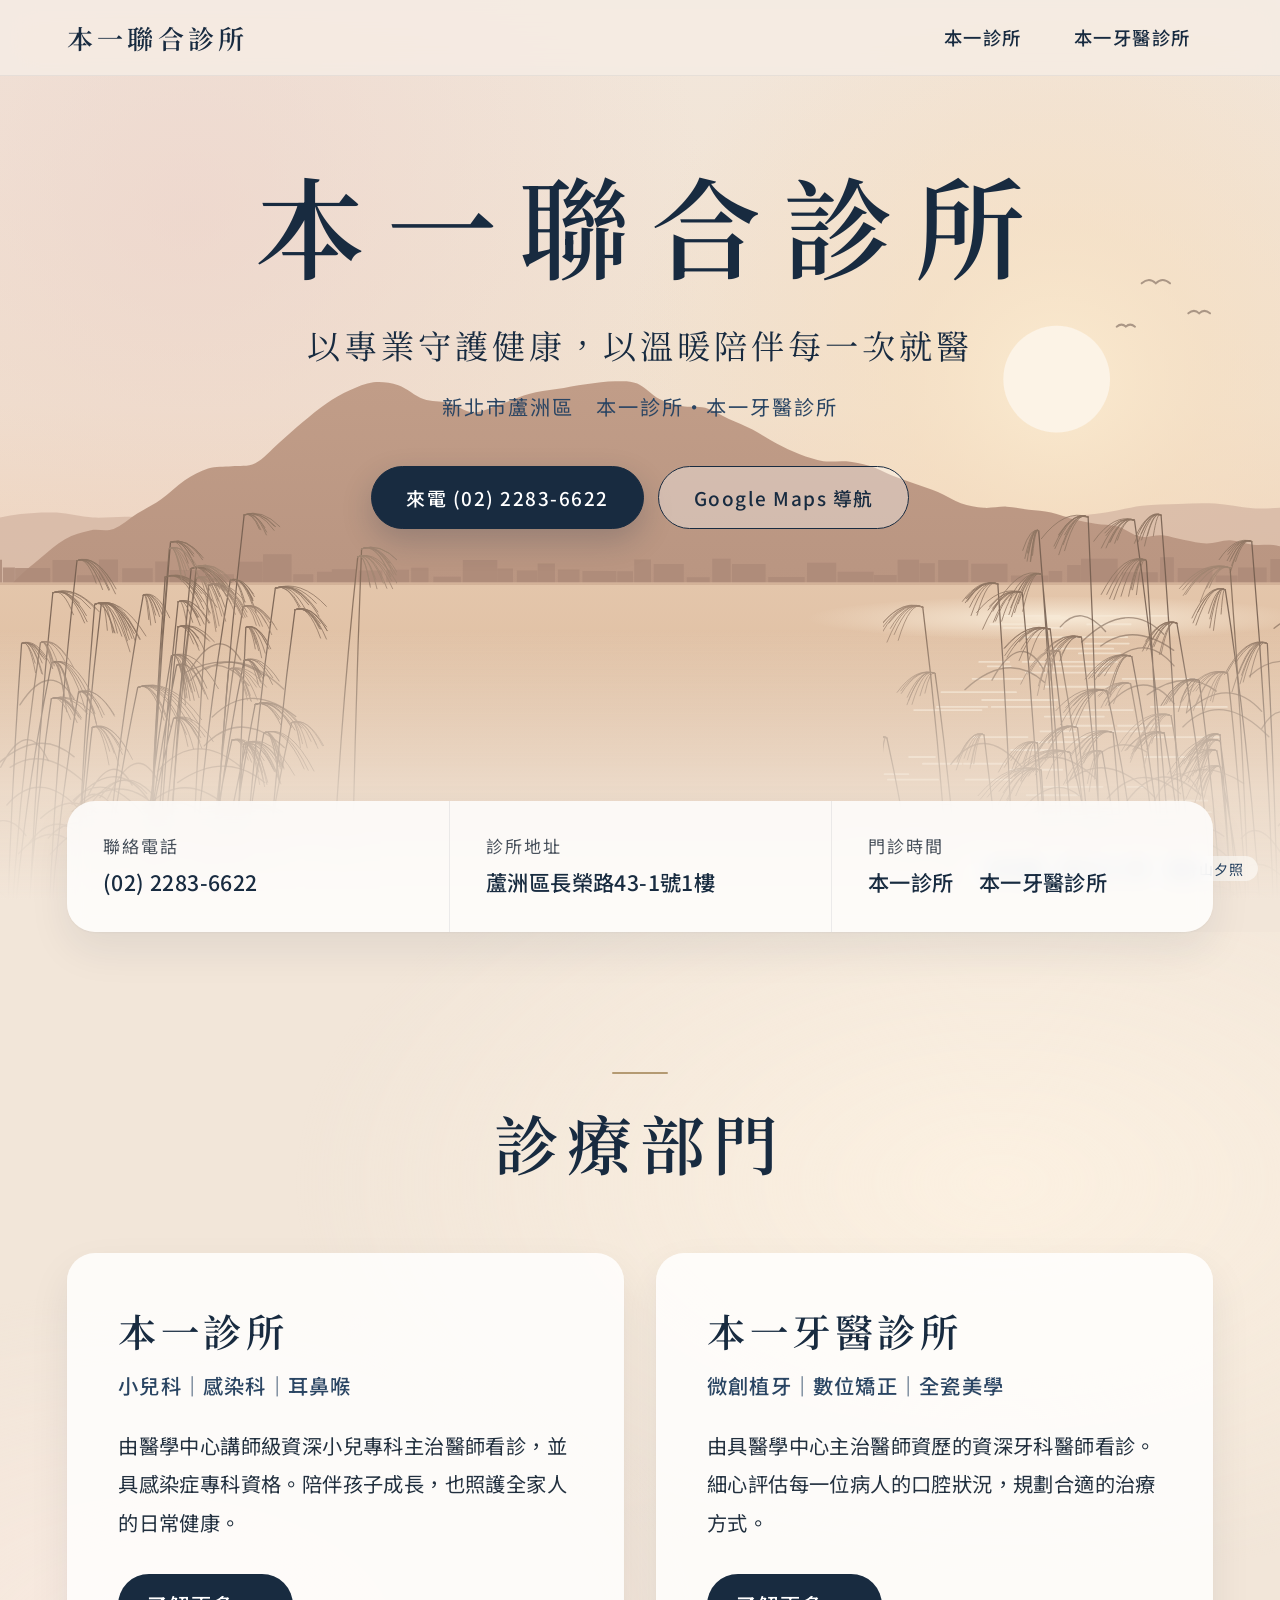
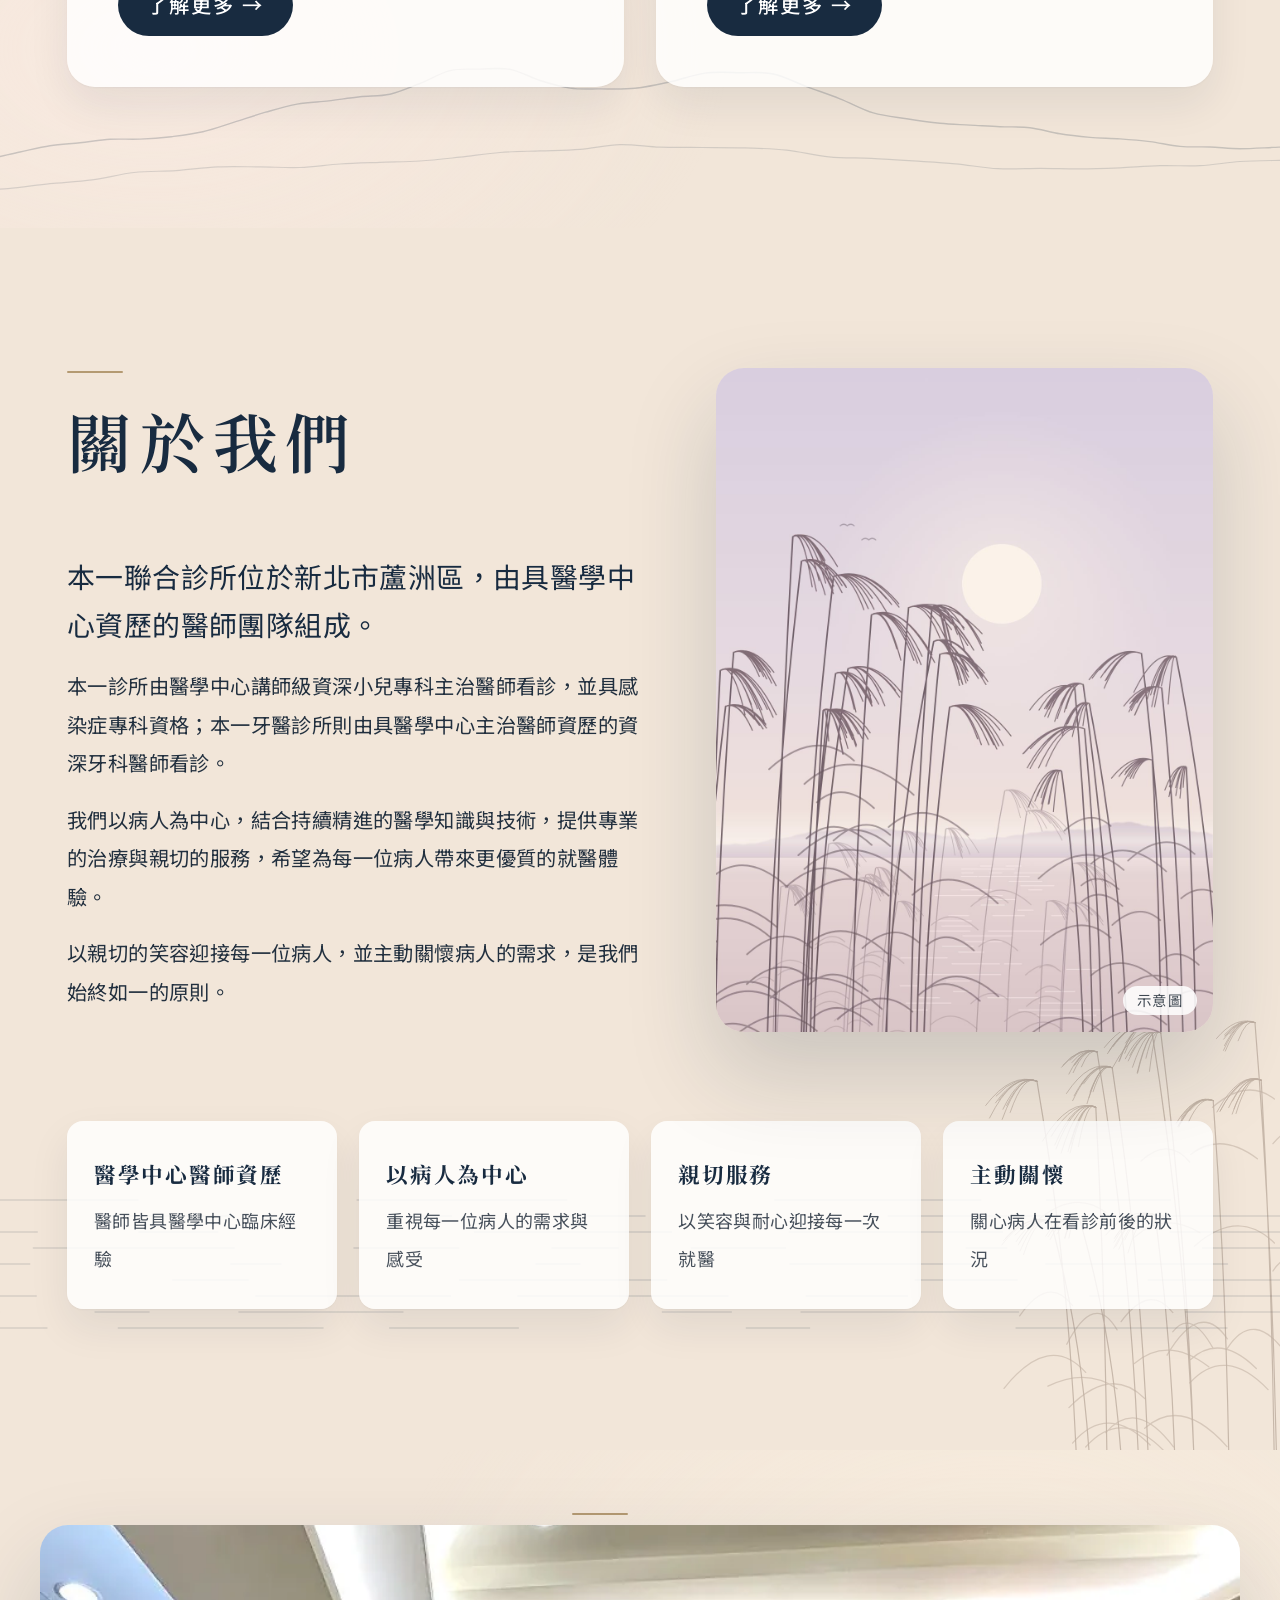
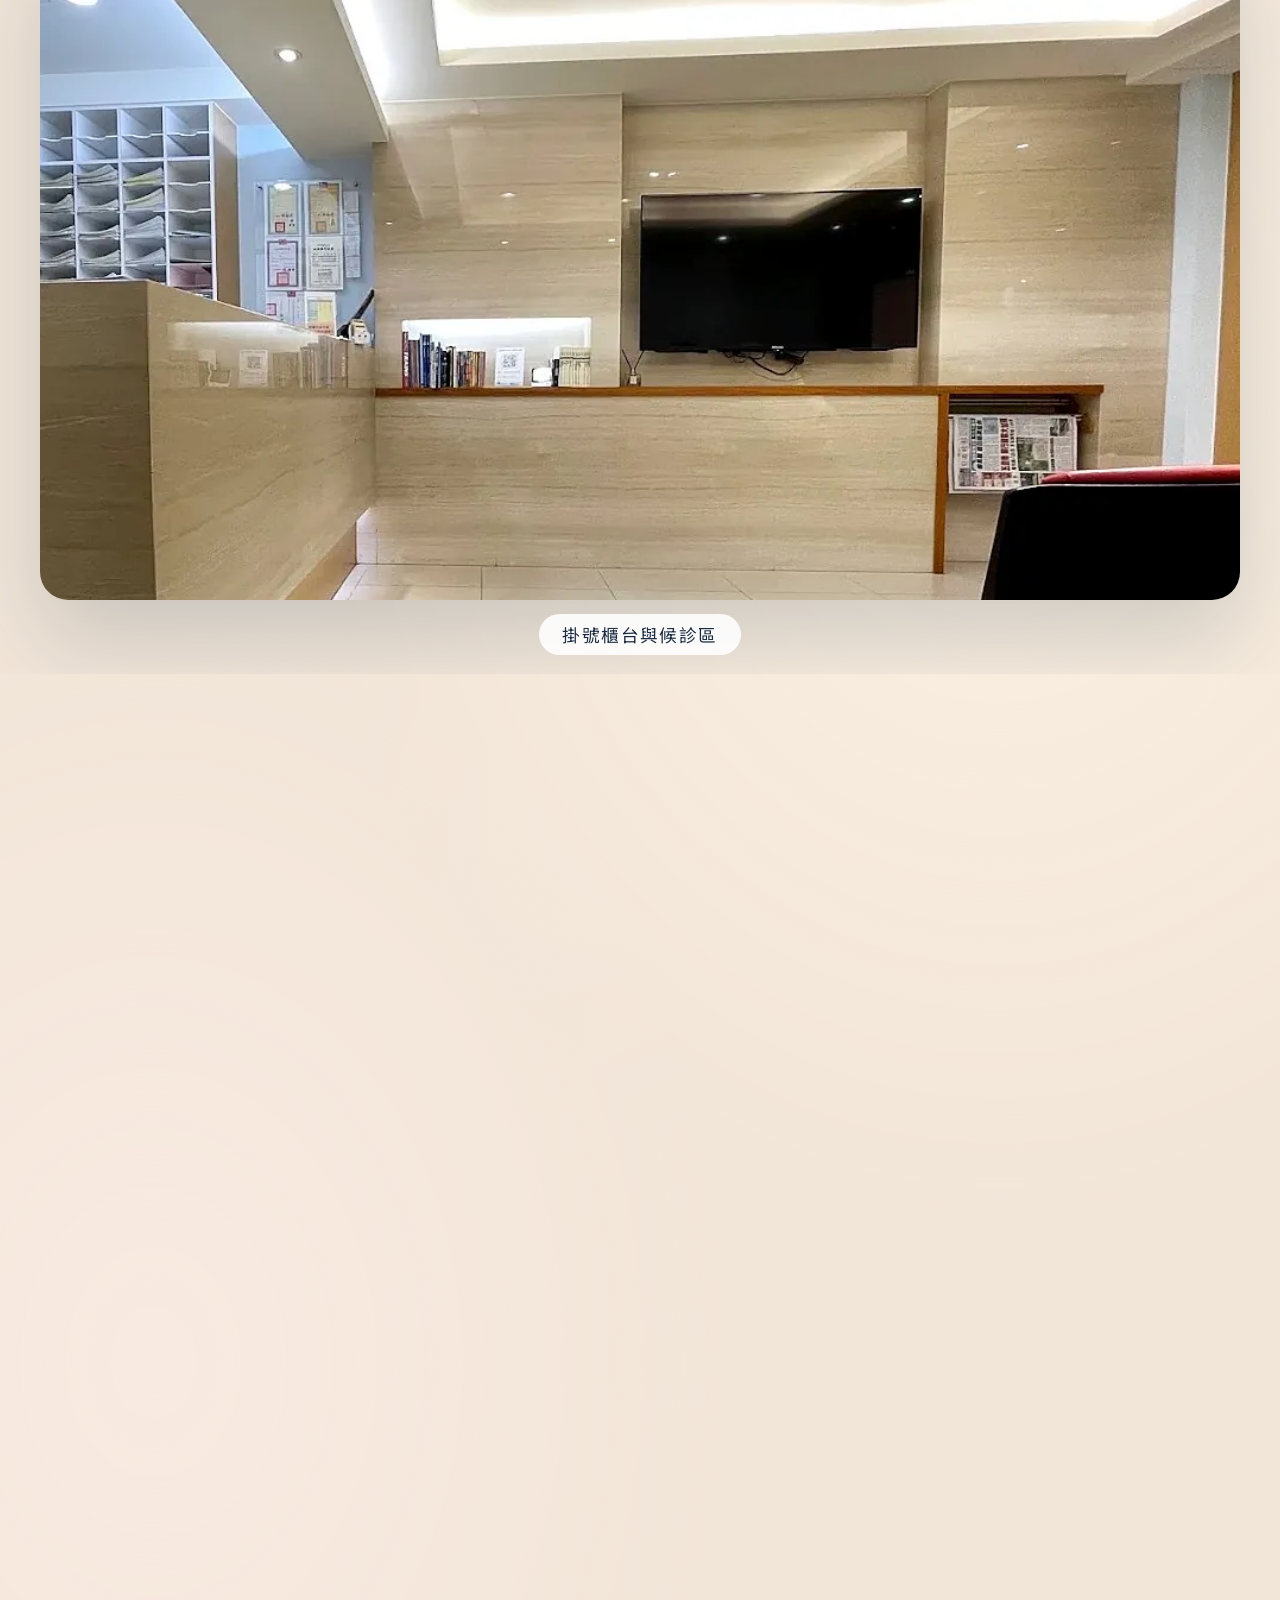
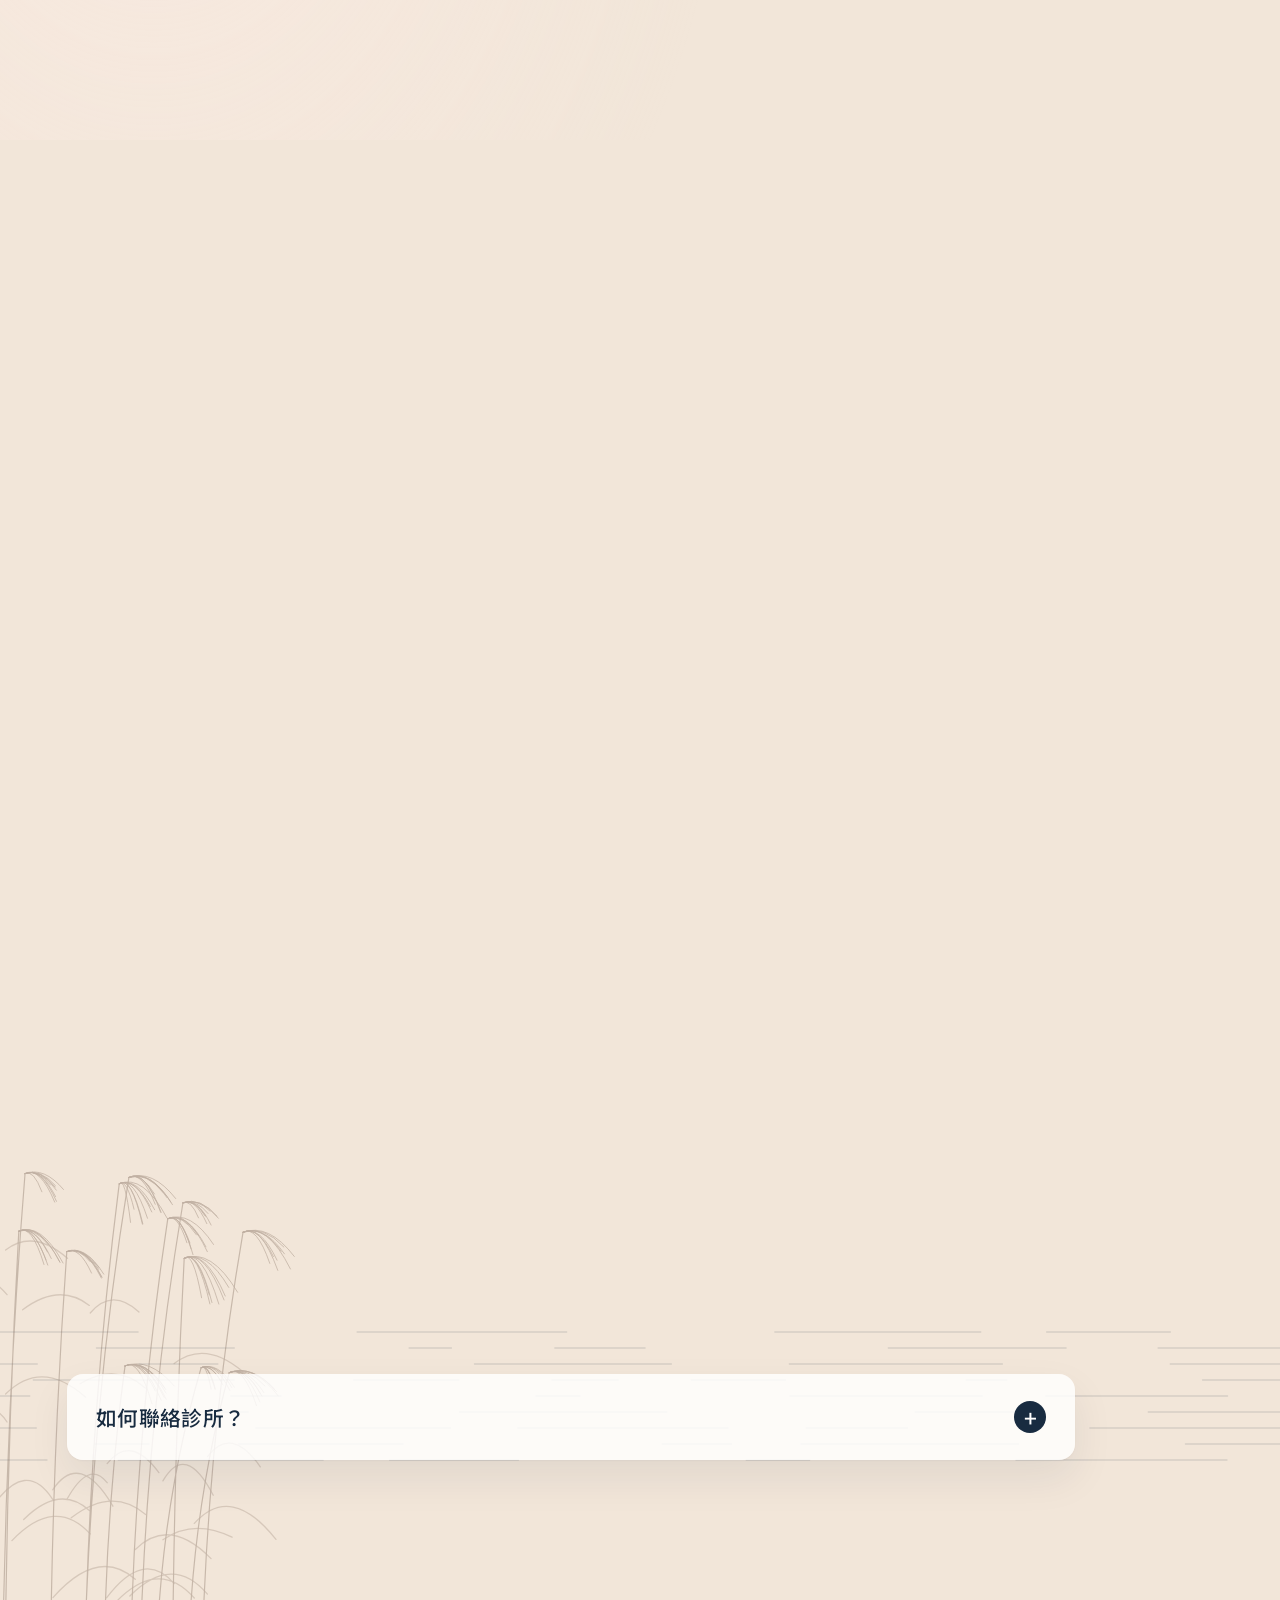
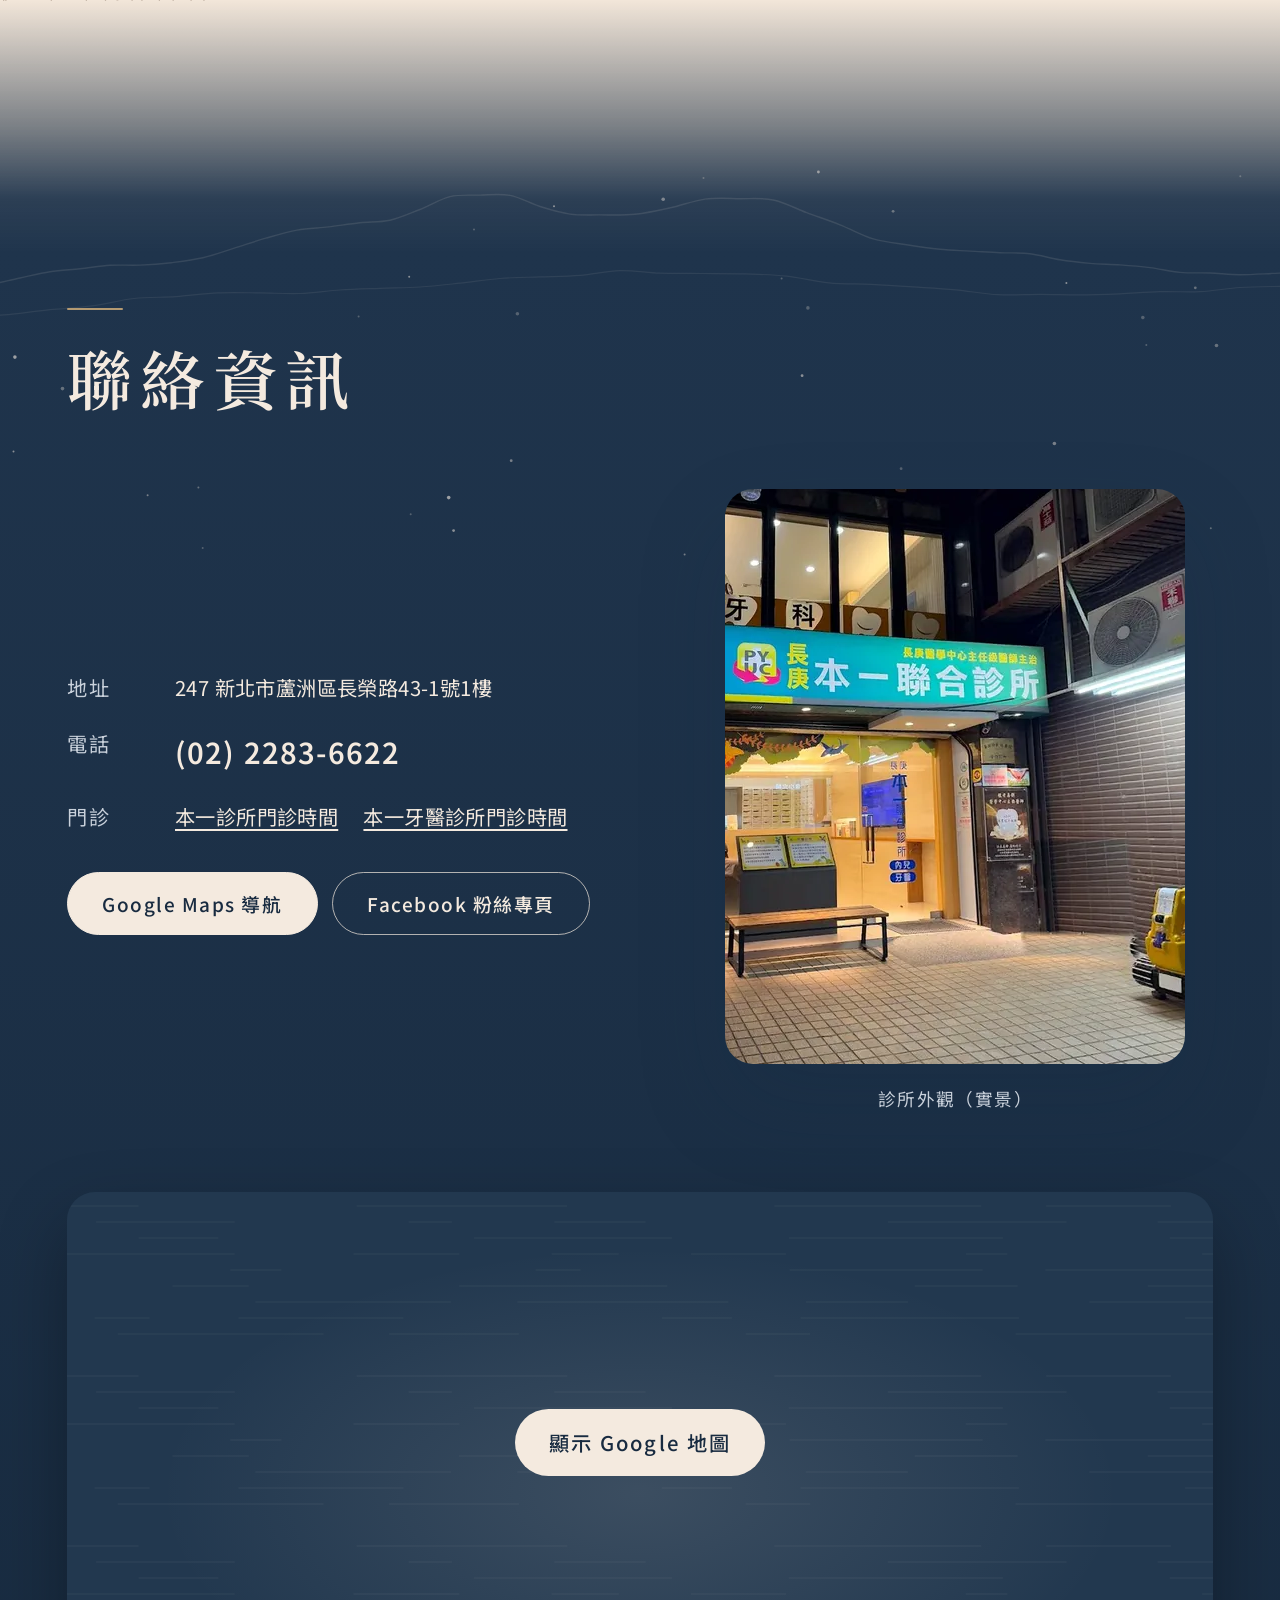
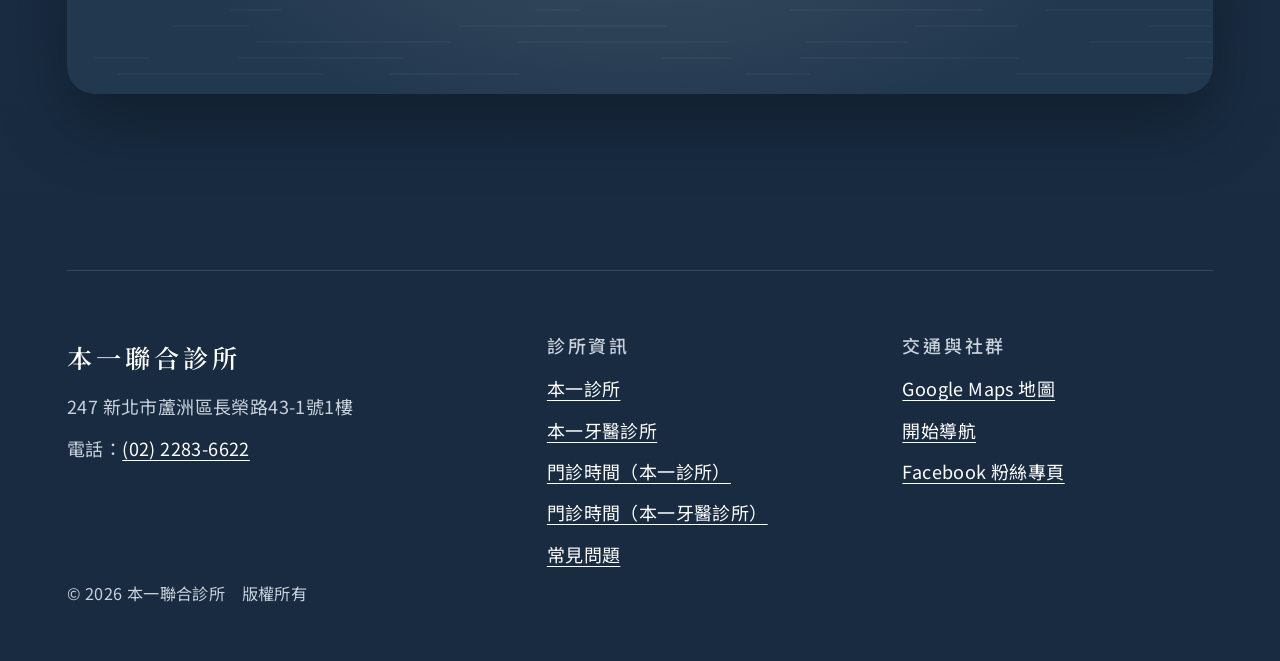
==== index.html @ 3427c862 "Illustrated image stand-ins and service-card diagrams - Replace the seven flat placeholders in asset" ====
<!DOCTYPE html>
<html lang="zh-TW">
<head>
<meta charset="utf-8">
<meta name="viewport" content="width=device-width, initial-scale=1">
<!-- ✏️ 頁面標題與搜尋結果描述 -->
<title>本一聯合診所｜蘆洲小兒科・感染科・耳鼻喉・牙醫診所</title>
<meta name="description" content="本一聯合診所位於新北市蘆洲區長榮路，設有本一診所（小兒科、感染科、耳鼻喉、成人慢性病）與本一牙醫診所（微創植牙、數位矯正、全瓷美學），由具醫學中心資歷的醫師看診。">
<link rel="canonical" href="https://pyclinic.com/">
<meta name="robots" content="index, follow">
<meta name="format-detection" content="telephone=no">
<meta name="theme-color" content="#182B40">
<meta property="og:type" content="website">
<meta property="og:locale" content="zh_TW">
<meta property="og:site_name" content="本一聯合診所">
<meta property="og:title" content="本一聯合診所｜蘆洲小兒科・感染科・耳鼻喉・牙醫診所">
<meta property="og:description" content="本一聯合診所位於新北市蘆洲區長榮路，設有本一診所（小兒科、感染科、耳鼻喉、成人慢性病）與本一牙醫診所（微創植牙、數位矯正、全瓷美學），由具醫學中心資歷的醫師看診。">
<meta property="og:url" content="https://pyclinic.com/">
<link rel="icon" href="assets/images/icons/favicon.svg" type="image/svg+xml">
<link rel="icon" href="assets/images/icons/favicon-32.png" sizes="32x32" type="image/png">
<link rel="apple-touch-icon" href="assets/images/icons/apple-touch-icon.png">
<meta property="og:image" content="https://pyclinic.com/assets/images/og.jpg">
<meta property="og:image:width" content="1200">
<meta property="og:image:height" content="630">
<meta property="og:image:alt" content="本一聯合診所：蘆洲淡水河畔・觀音山夕照插畫">
<meta name="twitter:card" content="summary_large_image">
<link rel="preconnect" href="https://fonts.googleapis.com">
<link rel="preconnect" href="https://fonts.gstatic.com" crossorigin>
<link rel="stylesheet" href="https://fonts.googleapis.com/css2?family=Noto+Sans+TC:wght@400;500;600&amp;family=Noto+Serif+TC:wght@600&amp;display=swap">
<link rel="stylesheet" href="assets/css/style.css?v=9">
<!-- 捲動效果：先隱藏即將淡入的內容；若 main.js 無法載入，2.5 秒後全部正常顯示 -->
<script>document.documentElement.classList.add("js");setTimeout(function(){if(!window.__pyReady)document.documentElement.classList.remove("js")},2500);</script>
<script src="assets/js/main.js?v=9" defer></script>
<!-- 結構化資料（供 Google 與 AI 搜尋讀取）：若修改地址、電話、門診時間，請同步更新此處 -->
<script type="application/ld+json">
{
  "@context": "https://schema.org",
  "@graph": [
    {
      "@type": "MedicalClinic",
      "@id": "https://pyclinic.com/#organization",
      "name": "本一聯合診所",
      "alternateName": "林本一聯合診所",
      "url": "https://pyclinic.com/",
      "telephone": "+886-2-2283-6622",
      "address": {
        "@type": "PostalAddress",
        "streetAddress": "長榮路43-1號1樓",
        "addressLocality": "蘆洲區",
        "addressRegion": "新北市",
        "postalCode": "247",
        "addressCountry": "TW"
      },
      "areaServed": [
        "新北市蘆洲區",
        "新北市"
      ],
      "sameAs": [
        "https://www.facebook.com/people/%E6%9C%AC%E4%B8%80%E8%81%AF%E5%90%88%E8%A8%BA%E6%89%80/61555037387643/"
      ],
      "hasMap": "https://www.google.com/maps/search/?api=1&query=%E6%96%B0%E5%8C%97%E5%B8%82%E8%98%86%E6%B4%B2%E5%8D%80%E9%95%B7%E6%A6%AE%E8%B7%AF43-1%E8%99%9F",
      "medicalSpecialty": [
        "Pediatric",
        "Infectious",
        "Otolaryngologic",
        "Dentistry"
      ],
      "department": [
        {
          "@id": "https://pyclinic.com/clinic.html#clinic"
        },
        {
          "@id": "https://pyclinic.com/dental.html#dental"
        }
      ],
      "image": [
        "https://pyclinic.com/assets/images/photos/exterior.jpg",
        "https://pyclinic.com/assets/images/og.jpg"
      ],
      "logo": "https://pyclinic.com/assets/images/icons/icon-512.png"
    },
    {
      "@type": "MedicalClinic",
      "@id": "https://pyclinic.com/clinic.html#clinic",
      "name": "本一診所",
      "url": "https://pyclinic.com/clinic.html",
      "telephone": "+886-2-2283-6622",
      "address": {
        "@type": "PostalAddress",
        "streetAddress": "長榮路43-1號1樓",
        "addressLocality": "蘆洲區",
        "addressRegion": "新北市",
        "postalCode": "247",
        "addressCountry": "TW"
      },
      "medicalSpecialty": [
        "Pediatric",
        "Infectious",
        "Otolaryngologic",
        "PrimaryCare"
      ],
      "openingHoursSpecification": [
        {
          "@type": "OpeningHoursSpecification",
          "dayOfWeek": [
            "Monday",
            "Tuesday",
            "Thursday",
            "Friday",
            "Saturday",
            "Sunday"
          ],
          "opens": "08:30",
          "closes": "12:00"
        },
        {
          "@type": "OpeningHoursSpecification",
          "dayOfWeek": [
            "Monday",
            "Tuesday",
            "Thursday",
            "Friday",
            "Saturday",
            "Sunday"
          ],
          "opens": "15:00",
          "closes": "18:00"
        },
        {
          "@type": "OpeningHoursSpecification",
          "dayOfWeek": [
            "Monday",
            "Tuesday",
            "Thursday",
            "Friday"
          ],
          "opens": "18:30",
          "closes": "20:30"
        }
      ],
      "parentOrganization": {
        "@id": "https://pyclinic.com/#organization"
      },
      "image": "https://pyclinic.com/assets/images/photos/exterior.jpg"
    },
    {
      "@type": "Dentist",
      "@id": "https://pyclinic.com/dental.html#dental",
      "name": "本一牙醫診所",
      "alternateName": "Pen Yi Dental Clinic",
      "url": "https://pyclinic.com/dental.html",
      "telephone": "+886-2-2283-6622",
      "address": {
        "@type": "PostalAddress",
        "streetAddress": "長榮路43-1號1樓",
        "addressLocality": "蘆洲區",
        "addressRegion": "新北市",
        "postalCode": "247",
        "addressCountry": "TW"
      },
      "medicalSpecialty": "Dentistry",
      "parentOrganization": {
        "@id": "https://pyclinic.com/#organization"
      },
      "image": "https://pyclinic.com/assets/images/photos/exterior.jpg"
    },
    {
      "@type": "WebSite",
      "@id": "https://pyclinic.com/#website",
      "url": "https://pyclinic.com/",
      "name": "本一聯合診所",
      "inLanguage": "zh-TW",
      "publisher": {
        "@id": "https://pyclinic.com/#organization"
      }
    },
    {
      "@type": "FAQPage",
      "@id": "https://pyclinic.com/#faq",
      "inLanguage": "zh-TW",
      "mainEntity": [
        {
          "@type": "Question",
          "name": "診所位於哪裡？",
          "acceptedAnswer": {
            "@type": "Answer",
            "text": "本一聯合診所位於 247 新北市蘆洲區長榮路43-1號1樓，本一診所與本一牙醫診所皆在此看診。可點選頁面下方「Google Maps 導航」查看路線。"
          }
        },
        {
          "@type": "Question",
          "name": "附近哪裡可以停車？",
          "acceptedAnswer": {
            "@type": "Answer",
            "text": "診所周邊可利用路邊停車格或鄰近停車場。出發前可在 Google Maps 搜尋「停車場」查看附近位置，或來電詢問。"
          }
        },
        {
          "@type": "Question",
          "name": "如何搭乘大眾運輸前往診所？",
          "acceptedAnswer": {
            "@type": "Answer",
            "text": "可搭乘捷運中和新蘆線（蘆洲支線）前往蘆洲，再依 Google Maps 導航步行或轉乘公車抵達。診所鄰近市定古蹟蘆洲李宅，容易辨識。"
          }
        },
        {
          "@type": "Question",
          "name": "初次看診需要攜帶什麼？",
          "acceptedAnswer": {
            "@type": "Answer",
            "text": "請攜帶健保卡。兒童就診時，請一併攜帶兒童健康手冊；若有正在使用的藥物，也歡迎帶來供醫師參考。"
          }
        },
        {
          "@type": "Question",
          "name": "看診需要事先預約嗎？",
          "acceptedAnswer": {
            "@type": "Answer",
            "text": "本一診所提供電話掛號，歡迎來電 (02) 2283-6622。本一牙醫診所請事先來電預約看診時間。"
          }
        },
        {
          "@type": "Question",
          "name": "診所是否提供健保門診？",
          "acceptedAnswer": {
            "@type": "Answer",
            "text": "本一診所提供健保門診，並配合成人預防保健、兒童預防保健等政府補助服務。自費項目（例如自費疫苗）與本一牙醫診所的健保及自費項目，歡迎來電詢問。"
          }
        },
        {
          "@type": "Question",
          "name": "小兒科與牙科的門診時間相同嗎？",
          "acceptedAnswer": {
            "@type": "Answer",
            "text": "兩個部門的門診時間各自獨立。本一診所請參閱本一診所門診時間；本一牙醫診所的看診時間請來電 (02) 2283-6622 確認。"
          }
        },
        {
          "@type": "Question",
          "name": "如何查詢最新門診資訊？",
          "acceptedAnswer": {
            "@type": "Answer",
            "text": "最新門診時間請以本網站公告為準，臨時異動將公告於Facebook 粉絲專頁，也歡迎來電 (02) 2283-6622 詢問。"
          }
        },
        {
          "@type": "Question",
          "name": "診所是否提供無障礙設施？",
          "acceptedAnswer": {
            "@type": "Answer",
            "text": "診所位於一樓，入口面向長榮路騎樓，並提供無障礙服務。如需輪椅進出或其他協助，歡迎事先來電告知。"
          }
        },
        {
          "@type": "Question",
          "name": "如何聯絡診所？",
          "acceptedAnswer": {
            "@type": "Answer",
            "text": "請來電 (02) 2283-6622，或透過 Facebook 粉絲專頁與我們聯繫。"
          }
        }
      ]
    }
  ]
}
</script>
</head>
<body>
<a class="skip-link" href="#main">跳至主要內容</a>

<header class="site-header">
  <div class="container header-inner">
    <!-- ✏️ 診所標誌：上傳正式標誌至 assets/images/logo.png 後，
         將下方文字「本一聯合診所」替換為：
         <img src="assets/images/logo.png" alt="本一聯合診所" width="200" height="52"> -->
    <a class="logo" href="./" aria-current="page">本一聯合診所</a>
    <nav class="main-nav" aria-label="主要導覽">
      <ul>
        <li><a href="clinic.html">本一診所</a></li>
        <li><a href="dental.html">本一牙醫診所</a></li>
      </ul>
    </nav>
  </div>
</header>

<main id="main">

  <!-- ========== 主視覺 ========== -->
  <!-- 背景：蘆洲淡水河畔・觀音山夕照（assets/images/scene/ 內的分層插畫，捲動時各層以不同速度移動） -->
  <section class="hero" aria-labelledby="hero-title">
    <div class="scene" aria-hidden="true">
      <i class="s-sky"></i><i class="s-mtn"></i><i class="s-river"></i><i class="s-reeds-l"></i><i class="s-reeds-r"></i>
    </div>
    <div class="container hero-content">
      <h1 id="hero-title">本一聯合診所</h1>
      <!-- ✏️ 主視覺標語（兩段文字各自換行） -->
      <p class="tagline"><span class="ln">以專業守護健康，</span><span class="ln">以溫暖陪伴每一次就醫</span></p>
      <p class="sub"><span class="nowrap">新北市蘆洲區</span>　<span class="nowrap">本一診所・本一牙醫診所</span></p>
      <div class="btn-row">
        <a class="btn primary" href="tel:+886222836622">來電 (02) 2283-6622</a>
        <a class="btn" href="https://www.google.com/maps/dir/?api=1&amp;destination=%E6%96%B0%E5%8C%97%E5%B8%82%E8%98%86%E6%B4%B2%E5%8D%80%E9%95%B7%E6%A6%AE%E8%B7%AF43-1%E8%99%9F" target="_blank" rel="noopener">Google Maps 導航</a>
      </div>
    </div>
    <p class="hero-credit"><span>背景插畫｜蘆洲淡水河畔・觀音山夕照</span></p>
  </section>

  <div class="container quick-wrap">
    <div class="quick-info">
      <div>
        <span class="label">聯絡電話</span>
        <a class="value" href="tel:+886222836622">(02) 2283-6622</a>
      </div>
      <div>
        <span class="label">診所地址</span>
        <a class="value" href="https://www.google.com/maps/search/?api=1&amp;query=%E6%96%B0%E5%8C%97%E5%B8%82%E8%98%86%E6%B4%B2%E5%8D%80%E9%95%B7%E6%A6%AE%E8%B7%AF43-1%E8%99%9F" target="_blank" rel="noopener">蘆洲區長榮路43-1號1樓</a>
      </div>
      <div>
        <span class="label">門診時間</span>
        <span class="links"><a class="value" href="clinic.html#hours">本一診所</a><a class="value" href="dental.html#hours">本一牙醫診所</a></span>
      </div>
    </div>
  </div>

  <!-- ========== 部門選擇 ========== -->
  <section id="departments" class="deco-glow deco-ridge" aria-labelledby="dept-title">
    <div class="container">
      <div class="section-head center"><h2 id="dept-title">診療部門</h2></div>
      <div class="dept-grid">
        <article class="dept-card">
          <h3>本一診所</h3>
          <p class="services"><span class="nowrap">小兒科</span>｜<span class="nowrap">感染科</span>｜<span class="nowrap">耳鼻喉</span></p>
          <!-- ✏️ 本一診所簡介 -->
          <p>由醫學中心講師級資深小兒專科主治醫師看診，並具感染症專科資格。陪伴孩子成長，也照護全家人的日常健康。</p>
          <a class="more" href="clinic.html" aria-label="了解更多：本一診所"><span>了解更多</span></a>
        </article>
        <article class="dept-card">
          <h3>本一牙醫診所</h3>
          <p class="services"><span class="nowrap">微創植牙</span>｜<span class="nowrap">數位矯正</span>｜<span class="nowrap">全瓷美學</span></p>
          <!-- ✏️ 本一牙醫診所簡介 -->
          <p>由具醫學中心主治醫師資歷的資深牙科醫師看診。細心評估每一位病人的口腔狀況，規劃合適的治療方式。</p>
          <a class="more" href="dental.html" aria-label="了解更多：本一牙醫診所"><span>了解更多</span></a>
        </article>
      </div>
    </div>
  </section>

  <!-- ========== 關於我們 ========== -->
  <section id="about" class="deco-ripples deco-reeds" aria-labelledby="about-title">
    <div class="container">
      <div class="about-grid">
        <div class="about-text">
          <div class="section-head"><h2 id="about-title">關於我們</h2></div>
          <!-- ✏️ 關於我們內文 -->
          <p class="lead">本一聯合診所位於新北市蘆洲區，由具醫學中心資歷的醫師團隊組成。</p>
          <p>本一診所由醫學中心講師級資深小兒專科主治醫師看診，並具感染症專科資格；本一牙醫診所則由具醫學中心主治醫師資歷的資深牙科醫師看診。</p>
          <p>我們以病人為中心，結合持續精進的醫學知識與技術，提供專業的治療與親切的服務，希望為每一位病人帶來更優質的就醫體驗。</p>
          <p>以親切的笑容迎接每一位病人，並主動關懷病人的需求，是我們始終如一的原則。</p>
        </div>
        <!-- ✏️ 生成示意圖（非本院實景）：替換 assets/images/generated/about.jpg 即可，提示詞見 assets/images/generated/PROMPTS.md -->
        <figure class="photo ratio-3x4">
          <img src="assets/images/generated/about.jpg" alt="示意圖：自然光灑落的明亮候診空間，木質與石材質感" width="900" height="1200" loading="lazy">
          <figcaption class="photo-note">示意圖</figcaption>
        </figure>
      </div>
      <ul class="pillars">
        <li><strong>醫學中心醫師資歷</strong><span>醫師皆具醫學中心臨床經驗</span></li>
        <li><strong>以病人為中心</strong><span>重視每一位病人的需求與感受</span></li>
        <li><strong>親切服務</strong><span>以笑容與耐心迎接每一次就醫</span></li>
        <li><strong>主動關懷</strong><span>關心病人在看診前後的狀況</span></li>
      </ul>
    </div>
  </section>

  <!-- ========== 診所環境（捲動時畫面停留，照片逐漸放大） ========== -->
  <section id="environment" class="pin deco-glow" aria-labelledby="env-title">
    <div class="pin-stage">
      <div class="container section-head center">
        <h2 id="env-title">診所環境</h2>
        <p>明亮、整潔的候診空間，讓每一次就醫都更安心</p>
      </div>
      <!-- ✏️ 診所環境照片（本院實景照片） -->
      <figure class="pin-photo">
        <div class="photo-inner">
          <picture>
            <source type="image/webp" srcset="assets/images/photos/interior-640.webp 640w, assets/images/photos/interior.webp 1010w" sizes="(max-width: 720px) 92vw, 1200px">
            <img src="assets/images/photos/interior.jpg" srcset="assets/images/photos/interior-640.jpg 640w, assets/images/photos/interior.jpg 1010w" sizes="(max-width: 720px) 92vw, 1200px" alt="本一聯合診所的掛號櫃台與候診區，空間明亮整潔" width="1010" height="707" loading="lazy">
          </picture>
        </div>
        <figcaption class="photo-caption"><span>掛號櫃台與候診區</span></figcaption>
      </figure>
    </div>
  </section>

  <!-- ========== 常見問題 ========== -->
  <section id="faq" class="deco-reeds-l deco-ripples" aria-labelledby="faq-title">
    <div class="container">
      <div class="section-head"><h2 id="faq-title">常見問題</h2></div>
      <!-- ✏️ 常見問題：每組 <details> 為一題，<summary> 為問題，<div class="answer"> 為答案 -->
      <div class="faq">
        <details>
          <summary>診所位於哪裡？</summary>
          <div class="answer"><p>本一聯合診所位於 247 新北市蘆洲區長榮路43-1號1樓，本一診所與本一牙醫診所皆在此看診。可點選頁面下方「Google Maps 導航」查看路線。</p></div>
        </details>
        <details>
          <summary>附近哪裡可以停車？</summary>
          <div class="answer"><p>診所周邊可利用路邊停車格或鄰近停車場。出發前可在 Google Maps 搜尋「停車場」查看附近位置，或來電詢問。</p></div>
        </details>
        <details>
          <summary>如何搭乘大眾運輸前往診所？</summary>
          <div class="answer"><p>可搭乘捷運中和新蘆線（蘆洲支線）前往蘆洲，再依 Google Maps 導航步行或轉乘公車抵達。診所鄰近市定古蹟蘆洲李宅，容易辨識。</p></div>
        </details>
        <details>
          <summary>初次看診需要攜帶什麼？</summary>
          <div class="answer"><p>請攜帶健保卡。兒童就診時，請一併攜帶兒童健康手冊；若有正在使用的藥物，也歡迎帶來供醫師參考。</p></div>
        </details>
        <details>
          <summary>看診需要事先預約嗎？</summary>
          <div class="answer"><p>本一診所提供電話掛號，歡迎來電 <a href="tel:+886222836622">(02) 2283-6622</a>。本一牙醫診所請事先來電預約看診時間。</p></div>
        </details>
        <details>
          <summary>診所是否提供健保門診？</summary>
          <div class="answer"><p>本一診所提供健保門診，並配合成人預防保健、兒童預防保健等政府補助服務。自費項目（例如自費疫苗）與本一牙醫診所的健保及自費項目，歡迎來電詢問。</p></div>
        </details>
        <details>
          <summary>小兒科與牙科的門診時間相同嗎？</summary>
          <div class="answer"><p>兩個部門的門診時間各自獨立。本一診所請參閱<a href="clinic.html#hours">本一診所門診時間</a>；本一牙醫診所的看診時間請來電 <a href="tel:+886222836622">(02) 2283-6622</a> 確認。</p></div>
        </details>
        <details>
          <summary>如何查詢最新門診資訊？</summary>
          <div class="answer"><p>最新門診時間請以本網站公告為準，臨時異動將公告於<a href="https://www.facebook.com/people/%E6%9C%AC%E4%B8%80%E8%81%AF%E5%90%88%E8%A8%BA%E6%89%80/61555037387643/" target="_blank" rel="noopener">Facebook 粉絲專頁</a>，也歡迎來電 <a href="tel:+886222836622">(02) 2283-6622</a> 詢問。</p></div>
        </details>
        <details>
          <summary>診所是否提供無障礙設施？</summary>
          <div class="answer"><p>診所位於一樓，入口面向長榮路騎樓，並提供無障礙服務。如需輪椅進出或其他協助，歡迎事先來電告知。</p></div>
        </details>
        <details>
          <summary>如何聯絡診所？</summary>
          <div class="answer"><p>請來電 <a href="tel:+886222836622">(02) 2283-6622</a>，或透過 <a href="https://www.facebook.com/people/%E6%9C%AC%E4%B8%80%E8%81%AF%E5%90%88%E8%A8%BA%E6%89%80/61555037387643/" target="_blank" rel="noopener">Facebook 粉絲專頁</a>與我們聯繫。</p></div>
        </details>
      </div>
    </div>
  </section>

  <!-- ========== 聯絡資訊（夜晚） ========== -->
  <section id="contact" class="evening" aria-labelledby="contact-title">
    <div class="container">
      <div class="section-head"><h2 id="contact-title">聯絡資訊</h2></div>
      <div class="contact-grid">
        <div>
          <!-- ✏️ 聯絡資訊 -->
          <dl class="contact-list">
            <dt>地址</dt><dd>247 新北市蘆洲區長榮路43-1號1樓</dd>
            <dt>電話</dt><dd><a class="phone-link" href="tel:+886222836622">(02) 2283-6622</a></dd>
            <dt>門診</dt><dd><span class="links"><a href="clinic.html#hours">本一診所門診時間</a><a href="dental.html#hours">本一牙醫診所門診時間</a></span></dd>
          </dl>
          <div class="btn-row">
            <a class="btn primary" href="https://www.google.com/maps/dir/?api=1&amp;destination=%E6%96%B0%E5%8C%97%E5%B8%82%E8%98%86%E6%B4%B2%E5%8D%80%E9%95%B7%E6%A6%AE%E8%B7%AF43-1%E8%99%9F" target="_blank" rel="noopener">Google Maps 導航</a>
            <a class="btn" href="https://www.facebook.com/people/%E6%9C%AC%E4%B8%80%E8%81%AF%E5%90%88%E8%A8%BA%E6%89%80/61555037387643/" target="_blank" rel="noopener">Facebook 粉絲專頁</a>
          </div>
        </div>
        <!-- ✏️ 診所外觀（本院實景照片，方便抵達時辨認） -->
        <figure class="photo storefront ratio-4x5">
          <picture>
            <source type="image/webp" srcset="assets/images/photos/exterior-460.webp 460w, assets/images/photos/exterior.webp 708w" sizes="(max-width: 860px) 92vw, 460px">
            <img src="assets/images/photos/exterior.jpg" srcset="assets/images/photos/exterior-460.jpg 460w, assets/images/photos/exterior.jpg 708w" sizes="(max-width: 860px) 92vw, 460px" alt="本一聯合診所正面外觀，位於新北市蘆洲區長榮路43-1號1樓" width="708" height="900" loading="lazy">
          </picture>
          <figcaption class="photo-caption">診所外觀（實景）</figcaption>
        </figure>
      </div>
      <a class="map-frame" href="https://www.google.com/maps/search/?api=1&amp;query=%E6%96%B0%E5%8C%97%E5%B8%82%E8%98%86%E6%B4%B2%E5%8D%80%E9%95%B7%E6%A6%AE%E8%B7%AF43-1%E8%99%9F" target="_blank" rel="noopener" data-embed="https://www.google.com/maps?q=%E6%96%B0%E5%8C%97%E5%B8%82%E8%98%86%E6%B4%B2%E5%8D%80%E9%95%B7%E6%A6%AE%E8%B7%AF43-1%E8%99%9F&amp;output=embed" data-title="本一聯合診所位置地圖"><span>顯示 Google 地圖</span></a>
    </div>
  </section>

</main>

<footer class="site-footer">
  <div class="container">
    <div class="footer-grid">
      <div>
        <p class="footer-brand">本一聯合診所</p>
        <!-- ✏️ 頁尾地址與電話 -->
        <p>247 新北市蘆洲區長榮路43-1號1樓</p>
        <p>電話：<a href="tel:+886222836622">(02) 2283-6622</a></p>
      </div>
      <div>
        <h2>診所資訊</h2>
        <ul>
          <li><a href="clinic.html">本一診所</a></li>
          <li><a href="dental.html">本一牙醫診所</a></li>
          <li><a href="clinic.html#hours">門診時間（本一診所）</a></li>
          <li><a href="dental.html#hours">門診時間（本一牙醫診所）</a></li>
          <li><a href="./#faq">常見問題</a></li>
        </ul>
      </div>
      <div>
        <h2>交通與社群</h2>
        <ul>
          <li><a href="https://www.google.com/maps/search/?api=1&amp;query=%E6%96%B0%E5%8C%97%E5%B8%82%E8%98%86%E6%B4%B2%E5%8D%80%E9%95%B7%E6%A6%AE%E8%B7%AF43-1%E8%99%9F" target="_blank" rel="noopener">Google Maps 地圖</a></li>
          <li><a href="https://www.google.com/maps/dir/?api=1&amp;destination=%E6%96%B0%E5%8C%97%E5%B8%82%E8%98%86%E6%B4%B2%E5%8D%80%E9%95%B7%E6%A6%AE%E8%B7%AF43-1%E8%99%9F" target="_blank" rel="noopener">開始導航</a></li>
          <li><a href="https://www.facebook.com/people/%E6%9C%AC%E4%B8%80%E8%81%AF%E5%90%88%E8%A8%BA%E6%89%80/61555037387643/" target="_blank" rel="noopener">Facebook 粉絲專頁</a></li>
        </ul>
      </div>
    </div>
    <p class="footer-bottom">© 2026 本一聯合診所　版權所有</p>
  </div>
</footer>
</body>
</html>
---- assets/css/style.css ----
/* =========================================================
   本一聯合診所 — 網站樣式
   設計概念：從首頁的淡水河夕照開始，往下捲動時天色由「夕陽」轉為「黃昏」，
   到聯絡資訊與頁尾成為「夜晚」。色彩與字型集中在下方 :root，修改這裡即可全站套用。
   ========================================================= */

:root {
  /* 天色（由上往下） */
  --sunset: #F2E6D9;      /* 夕陽：暖沙色 */
  --sunset-2: #EFDCC8;
  --dusk: #EDD8D3;        /* 黃昏：灰玫瑰 */
  --dusk-2: #E6CFCD;
  --twilight: #E4DAE5;    /* 暮色：淡紫灰 */
  --twilight-2: #DAD1E1;
  --night: #182B40;       /* 夜晚：深海軍藍 */
  --night-2: #1F344C;

  --navy: #182B40;        /* 品牌主色 */
  --navy-soft: #2A4563;
  --ink: #22303F;         /* 主要文字 */
  --muted: #47505B;       /* 次要文字（在所有天色上皆符合 WCAG AA） */
  --gold: #B49A72;        /* 香檳金：僅用於細線點綴 */
  --on-night: #F4EADF;    /* 夜晚區塊上的文字 */
  --on-night-muted: #C9D1DB;
  --panel: rgba(255, 255, 255, 0.82);
  --panel-line: rgba(24, 43, 64, 0.08);

  --font-sans: "Noto Sans TC", "PingFang TC", "Microsoft JhengHei", sans-serif;
  --font-serif: "Noto Serif TC", "Songti TC", "PMingLiU", serif;

  --max: 1200px;
  --radius: 16px;
  --radius-lg: 28px;
  --shadow: 0 1px 2px rgba(24, 43, 64, 0.04), 0 18px 40px rgba(24, 43, 64, 0.08);
  --shadow-lg: 0 40px 90px rgba(24, 43, 64, 0.18);
  --ease: cubic-bezier(.16, 1, .3, 1);
  --header-h: 76px;
}
@media (max-width: 720px) { :root { --header-h: 60px; } }
@media (max-width: 370px) { :root { --header-h: 108px; } }

*, *::before, *::after { box-sizing: border-box; }
html { -webkit-text-size-adjust: 100%; font-size: 112.5%; background: var(--sunset); scroll-padding-top: var(--header-h); }
@media (max-width: 720px) { html { font-size: 106.25%; } }
@media (prefers-reduced-motion: no-preference) { html { scroll-behavior: smooth; } }

body {
  margin: 0; color: var(--ink);
  font-family: var(--font-sans); font-size: 1.125rem; line-height: 1.9; letter-spacing: 0.02em;
  overflow-x: clip; -webkit-font-smoothing: antialiased;
  /* 沒有捲動效果時（例如開啟「減少動態效果」），以固定的漸層呈現同樣的天色變化 */
  background: linear-gradient(180deg, var(--sunset) 0%, var(--sunset-2) 18%, var(--dusk) 40%, var(--dusk-2) 55%, var(--twilight) 72%, var(--twilight-2) 100%);
}
img { max-width: 100%; height: auto; display: block; }
a { color: var(--navy); text-underline-offset: 0.22em; }
a:hover { color: var(--navy-soft); }
:focus-visible { outline: 3px solid var(--navy); outline-offset: 3px; }
.container { width: 100%; max-width: var(--max); margin: 0 auto; padding: 0 1.5rem; }
@media (max-width: 720px) { .container { padding: 0 1rem; } }
.skip-link { position: absolute; left: 1rem; top: -4rem; z-index: 100; background: var(--navy); color: #fff; padding: 0.75rem 1.25rem; border-radius: 999px; }
.skip-link:focus { top: 1rem; color: #fff; }
.nowrap { display: inline-block; }

/* ---------- 隨捲動變化的天色（固定在畫面後方，只改變透明度） ---------- */
.fx body { background: transparent; }
.fx body::before, .fx body::after {
  content: ""; position: fixed; inset: 0; z-index: -1; pointer-events: none; opacity: 0; will-change: opacity;
}
.fx body::before { background: linear-gradient(180deg, var(--dusk) 0%, var(--dusk-2) 100%); }
.fx body::after { background: linear-gradient(180deg, var(--twilight) 0%, var(--twilight-2) 100%); }

/* ---------- 頁首 ---------- */
.site-header {
  position: sticky; top: 0; z-index: 50; height: var(--header-h);
  background: rgba(244, 236, 228, 0.9); backdrop-filter: saturate(160%) blur(16px); -webkit-backdrop-filter: saturate(160%) blur(16px);
  border-bottom: 1px solid rgba(24, 43, 64, 0.06);
}
.header-inner { display: flex; align-items: center; justify-content: space-between; gap: 1rem; height: 100%; }
.logo { font-family: var(--font-serif); font-size: 1.45rem; font-weight: 600; letter-spacing: 0.16em; color: var(--navy); text-decoration: none; white-space: nowrap; }
.logo:hover { color: var(--navy); }
.logo img { height: 48px; width: auto; }
.main-nav ul { list-style: none; margin: 0; padding: 0; display: flex; gap: 0.4rem; }
.main-nav a {
  display: block; padding: 0.5rem 1.25rem; font-size: 1.02rem; font-weight: 500; letter-spacing: 0.08em;
  color: var(--navy); text-decoration: none; border-radius: 999px; transition: background 0.25s ease, color 0.25s ease;
}
.main-nav a:hover { background: rgba(255, 255, 255, 0.7); }
.main-nav a[aria-current="page"] { background: var(--navy); color: #fff; }
@media (max-width: 720px) {
  .logo { font-size: 1.05rem; letter-spacing: 0.1em; }
  .main-nav ul { gap: 0.3rem; }
  .main-nav a { padding: 0.4rem 0.65rem; font-size: 0.9rem; letter-spacing: 0.04em; background: rgba(255, 255, 255, 0.6); }
}
@media (max-width: 370px) {
  .header-inner { flex-direction: column; justify-content: center; gap: 0.35rem; }
  .main-nav { width: 100%; }
  .main-nav ul { display: grid; grid-template-columns: 1fr 1fr; }
  .main-nav a { text-align: center; }
}

/* ---------- 共用排版 ---------- */
section { position: relative; isolation: isolate; padding: clamp(5.5rem, 11vw, 10rem) 0; }
h1, h2, h3 { color: var(--navy); line-height: 1.4; margin: 0 0 1rem; font-weight: 600; }
h1, h2 { font-family: var(--font-serif); }
h2 { font-size: clamp(2.2rem, 5.2vw, 3.6rem); letter-spacing: 0.12em; line-height: 1.3; }
h3 { font-size: 1.45rem; letter-spacing: 0.06em; }
.section-head { margin-bottom: clamp(2.5rem, 5vw, 4rem); }
.section-head::before { content: ""; display: block; width: 56px; height: 2px; background: var(--gold); margin-bottom: 1.4rem; border-radius: 2px; transform-origin: left; }
.section-head.center { text-align: center; }
.section-head.center::before { margin-left: auto; margin-right: auto; transform-origin: center; }
.section-head p { color: var(--muted); margin: 0.5rem 0 0; font-size: 1.15rem; }
p { margin: 0 0 1rem; }
.lead { font-size: clamp(1.3rem, 2.3vw, 1.55rem); line-height: 1.75; color: var(--navy); }
.narrow { max-width: 48rem; }
.note { font-size: 1rem; color: var(--muted); }
.note-top { margin-top: 1.5rem; }

/* ---------- 按鈕 ---------- */
.btn-row { display: flex; flex-wrap: wrap; gap: 0.8rem; }
.btn {
  display: inline-flex; align-items: center; justify-content: center; min-height: 56px; padding: 0.7rem 1.9rem;
  border-radius: 999px; font-size: 1.05rem; font-weight: 500; letter-spacing: 0.08em; text-decoration: none;
  border: 1.5px solid var(--navy); color: var(--navy); background: rgba(255, 255, 255, 0.35);
  transition: background 0.25s ease, color 0.25s ease, transform 0.25s var(--ease), box-shadow 0.25s ease;
}
.btn:hover { background: #fff; transform: translateY(-2px); }
.btn.primary { background: var(--navy); color: #fff; box-shadow: 0 12px 30px rgba(24, 43, 64, 0.22); }
.btn.primary:hover { background: var(--navy-soft); color: #fff; }

/* ---------- 主視覺：分層插畫（觀音山、淡水河、蘆葦） ---------- */
.hero {
  min-height: 100svh; margin-top: calc(-1 * var(--header-h));
  padding: calc(var(--header-h) + clamp(2.5rem, 9vh, 6.5rem)) 0 clamp(9rem, 22vh, 14rem);
  display: flex; flex-direction: column; overflow: hidden; text-align: center;
}
.scene { position: absolute; inset: 0; z-index: -1; background: #F2E7DC; overflow: hidden; }
.scene > i { position: absolute; inset: 0; background-repeat: no-repeat; background-size: cover; background-position: 50% 100%; z-index: 0; }
.scene .s-sky { background-image: url("../images/scene/sky.svg"); }
.scene .s-mtn { background-image: url("../images/scene/mountains.svg"); }
.scene .s-river { background-image: url("../images/scene/river.svg"); }
.scene .s-reeds-l, .scene .s-reeds-r { top: auto; bottom: -12%; height: 58%; width: min(32vw, 520px); background-size: contain; }
.scene .s-reeds-l { right: auto; background-image: url("../images/scene/reeds-left.svg"); background-position: left bottom; }
.scene .s-reeds-r { left: auto; background-image: url("../images/scene/reeds-right.svg"); background-position: right bottom; }
/* 底部淡出，與下方區塊自然銜接 */
.scene::after { content: ""; position: absolute; left: 0; right: 0; bottom: 0; height: 30%; z-index: 2;
  background: linear-gradient(180deg, rgba(242, 230, 217, 0) 0%, rgba(242, 230, 217, 0.75) 60%, var(--sunset) 100%); }
/* 部門頁使用「黃昏」色調 */
.scene--dusk::before { content: ""; position: absolute; inset: 0; z-index: 1;
  background: linear-gradient(180deg, rgba(232, 205, 205, 0.62) 0%, rgba(226, 196, 200, 0.38) 55%, rgba(214, 190, 205, 0.3) 100%); }
.scene--dusk::after { background: linear-gradient(180deg, rgba(237, 216, 211, 0) 0%, rgba(237, 216, 211, 0.8) 60%, var(--dusk) 100%); }
@media (max-width: 720px) {
  .scene .s-sky, .scene .s-mtn, .scene .s-river { background-position: 72% 100%; }
  .scene .s-reeds-l, .scene .s-reeds-r { height: 46%; width: 58vw; }
}

.hero-content { position: relative; z-index: 1; transform-origin: 50% 0; }
.hero-content h1 {
  font-size: clamp(3rem, 8.6vw, 6.6rem); letter-spacing: 0.2em; margin: 0 0 1.4rem; padding-left: 0.2em;
  line-height: 1.2; font-weight: 600;
}
.hero .tagline { font-family: var(--font-serif); font-size: clamp(1.3rem, 2.6vw, 1.9rem); color: var(--navy); letter-spacing: 0.12em; margin-bottom: 0.6rem; }
.hero .sub { color: var(--navy-soft); letter-spacing: 0.1em; margin-bottom: 2.2rem; }
.hero .btn-row { justify-content: center; }
.hero-credit { position: absolute; z-index: 3; right: 1.25rem; bottom: 1rem; margin: 0; font-size: 0.78rem; letter-spacing: 0.1em; color: var(--navy-soft); }
.hero-credit span { background: rgba(251, 247, 242, 0.75); padding: 0.15rem 0.7rem; border-radius: 999px; }
@media (max-width: 720px) {
  .hero { padding-bottom: 11rem; }
  .hero-content h1 { letter-spacing: 0.14em; padding-left: 0.14em; }
  .hero .sub { font-size: 1rem; }
  .hero-credit { left: 0; right: 0; text-align: center; }
}

/* 首頁快速資訊（緊接主視覺下方） */
.quick-wrap { position: relative; z-index: 2; margin-top: -5.5rem; }
.quick-info {
  display: grid; grid-template-columns: repeat(3, 1fr);
  background: var(--panel); border-radius: var(--radius-lg); box-shadow: var(--shadow);
  -webkit-backdrop-filter: blur(10px); backdrop-filter: blur(10px);
}
.quick-info > div { padding: 1.6rem 2rem; }
.quick-info > div + div { border-left: 1px solid var(--panel-line); }
.quick-info .label { display: block; font-size: 0.95rem; color: var(--muted); letter-spacing: 0.12em; }
.quick-info .value { font-size: 1.18rem; color: var(--navy); font-weight: 500; text-decoration: none; }
.quick-info a.value:hover { text-decoration: underline; }
.quick-info .links { display: flex; flex-wrap: wrap; gap: 0.2rem 1.4rem; }
@media (max-width: 900px) {
  .quick-info { grid-template-columns: 1fr; }
  .quick-info > div { padding: 1.2rem 1.5rem; }
  .quick-info > div + div { border-left: 0; border-top: 1px solid var(--panel-line); }
}

/* ---------- 區塊背景點綴：山稜線、河面波紋、蘆葦、柔光（僅裝飾，以 CSS/SVG 繪製） ----------
   ::before 用於柔光或波紋，::after 用於山稜線或蘆葦；顏色由 background-color 決定。 */
.deco-glow::before, .deco-ripples::before, .deco-ridge::after, .deco-reeds::after, .deco-reeds-l::after {
  content: ""; position: absolute; z-index: -1; pointer-events: none;
}
.deco-glow::before { inset: 0; background: radial-gradient(ellipse 55% 45% at 78% 28%, rgba(255, 244, 228, 0.75) 0%, rgba(255, 244, 228, 0) 100%),
  radial-gradient(ellipse 45% 40% at 12% 80%, rgba(255, 238, 232, 0.5) 0%, rgba(255, 238, 232, 0) 100%); }
.deco-ripples::before { left: 0; right: 0; bottom: 8%; height: 170px; background-color: var(--navy);
  -webkit-mask: url("../images/bg/ripples.svg") center / 1600px 170px repeat-x; mask: url("../images/bg/ripples.svg") center / 1600px 170px repeat-x; }
.deco-ridge::after { left: 0; right: 0; bottom: 0; height: 200px; background-color: var(--navy);
  -webkit-mask: url("../images/bg/ridge.svg") center bottom / max(1600px, 100%) 200px no-repeat; mask: url("../images/bg/ridge.svg") center bottom / max(1600px, 100%) 200px no-repeat; }
.deco-reeds::after, .deco-reeds-l::after { bottom: 0; width: min(30vw, 380px); height: min(70%, 520px); background-color: #7C6657;
  -webkit-mask: url("../images/bg/reeds-edge.svg") left bottom / contain no-repeat; mask: url("../images/bg/reeds-edge.svg") left bottom / contain no-repeat; }
.deco-reeds::after { right: 0; transform: scaleX(-1); }
.deco-reeds-l::after { left: 0; }
@media (max-width: 720px) { .deco-reeds::after, .deco-reeds-l::after { opacity: 0.5; width: 42vw; height: 300px; } }

/* ---------- 部門卡片 ---------- */
.dept-grid { display: grid; grid-template-columns: 1fr 1fr; gap: 1.75rem; }
@media (max-width: 760px) { .dept-grid { grid-template-columns: 1fr; } }
.dept-card {
  position: relative; display: flex; flex-direction: column; background: var(--panel);
  border-radius: var(--radius-lg); padding: clamp(2rem, 4vw, 3.25rem); box-shadow: var(--shadow);
  transition: transform 0.5s var(--ease), box-shadow 0.5s ease;
}
.dept-card:hover { transform: translateY(-6px); box-shadow: var(--shadow-lg); }
.dept-card h3 { font-family: var(--font-serif); font-size: clamp(1.8rem, 3vw, 2.3rem); letter-spacing: 0.12em; margin-bottom: 0.5rem; }
.dept-card .services { color: var(--navy-soft); letter-spacing: 0.06em; margin-bottom: 1.2rem; font-weight: 500; }
.dept-card p { flex: 1; }
.dept-card .more { align-self: flex-start; margin-top: 0.75rem; font-weight: 500; text-decoration: none; letter-spacing: 0.1em;
  padding: 0.65rem 1.6rem; border-radius: 999px; background: var(--navy); color: #fff; }
.dept-card .more::after { content: ""; position: absolute; inset: 0; }
.dept-card .more span::after { content: " →"; }

/* ---------- 關於我們 ---------- */
.about-grid { display: grid; grid-template-columns: 1.15fr 1fr; gap: clamp(2.5rem, 6vw, 6rem); align-items: center; }
@media (max-width: 860px) { .about-grid { grid-template-columns: 1fr; } }
.pillars { list-style: none; margin: clamp(3.5rem, 7vw, 6rem) 0 0; padding: 0; display: grid; grid-template-columns: repeat(4, 1fr); gap: 1.25rem; }
.pillars li { background: var(--panel); border-radius: var(--radius); padding: 1.75rem 1.5rem; box-shadow: var(--shadow); }
.pillars strong { display: block; font-family: var(--font-serif); color: var(--navy); font-size: 1.2rem; letter-spacing: 0.08em; margin-bottom: 0.4rem; }
.pillars span { color: var(--muted); font-size: 1rem; }
@media (max-width: 960px) { .pillars { grid-template-columns: 1fr 1fr; } }
@media (max-width: 480px) { .pillars { grid-template-columns: 1fr; } }

/* ---------- 照片 ---------- */
.photo { margin: 0; position: relative; }
.photo img, .photo-inner img { width: 100%; object-fit: cover; border-radius: var(--radius-lg); box-shadow: var(--shadow-lg); }
.photo-inner { position: relative; }
.ratio-4x3 img { aspect-ratio: 4 / 3; }
.ratio-3x4 img { aspect-ratio: 3 / 4; }
.ratio-4x5 img { aspect-ratio: 4 / 5; }
.ratio-16x9 img { aspect-ratio: 16 / 9; }
.photo-note { position: absolute; right: 0.9rem; bottom: 0.9rem; margin: 0; padding: 0.15rem 0.75rem; border-radius: 999px;
  background: rgba(255, 255, 255, 0.86); color: #3F4852; font-size: 0.8rem; letter-spacing: 0.1em; line-height: 1.7; }
.photo-caption { margin: 1rem 0 0; font-size: 0.98rem; color: var(--muted); letter-spacing: 0.08em; text-align: center; }
/* 寬幅照片：捲動進入畫面時由小卡片放大（見下方「捲動效果」） */
.wide-band { position: relative; padding: clamp(1rem, 4vw, 3rem) 0; }
.wide-photo { width: min(1320px, calc(100% - 2rem)); margin: 0 auto; }
@media (max-width: 720px) { .wide-photo .photo-inner img { aspect-ratio: 4 / 3; } }

/* ---------- 診所環境（固定畫面＋照片放大） ---------- */
.pin-photo { width: min(1200px, calc(100% - 2rem)); margin: 0 auto; }
.pin-photo img { aspect-ratio: 16 / 9; object-position: center 40%; }
@media (max-width: 720px) { .pin-photo img { aspect-ratio: 4 / 5; } }

/* ---------- 診療項目 ---------- */
.service-grid { display: grid; grid-template-columns: repeat(auto-fit, minmax(240px, 1fr)); gap: 1.25rem; }
.service { background: var(--panel); border-radius: var(--radius); padding: 2.2rem 1.9rem; box-shadow: var(--shadow); }
.service h3 { font-family: var(--font-serif); font-size: 1.45rem; letter-spacing: 0.12em; }
.service h3::after { content: ""; display: block; width: 28px; height: 2px; background: var(--gold); margin-top: 0.8rem; border-radius: 2px; }
.service p { margin: 0; }
.other-services { margin-top: 2rem; padding: 1.75rem 2rem; background: var(--panel); border-radius: var(--radius); border-left: 3px solid var(--navy); }
.other-services h3 { font-size: 1.15rem; margin-bottom: 0.5rem; }
.other-services ul { margin: 0; padding-left: 1.25rem; }

/* ---------- 部門頁介紹 ---------- */
.intro-grid { display: grid; grid-template-columns: 1.1fr 1fr; gap: clamp(2.5rem, 6vw, 5rem); align-items: center; }
@media (max-width: 860px) { .intro-grid { grid-template-columns: 1fr; } }

/* ---------- 醫師介紹 ---------- */
.doctor { background: var(--panel); border-radius: var(--radius-lg); padding: clamp(1.5rem, 4vw, 3rem); margin-bottom: 1.5rem; box-shadow: var(--shadow); }
.doctor-name { display: flex; flex-wrap: wrap; align-items: baseline; gap: 0.25rem 1rem; margin-bottom: 1.5rem; padding-bottom: 1.1rem; border-bottom: 1px solid var(--panel-line); }
.doctor-name h3 { font-family: var(--font-serif); font-size: clamp(1.8rem, 3vw, 2.2rem); letter-spacing: 0.2em; margin: 0; }
.doctor-name .title { color: var(--muted); letter-spacing: 0.12em; }
.doctor dl { display: grid; grid-template-columns: 7rem 1fr; gap: 0.85rem 1.5rem; margin: 0; }
.doctor dt { color: var(--navy); font-weight: 500; letter-spacing: 0.08em; }
.doctor dd { margin: 0; }
.doctor dd ul { margin: 0; padding-left: 1.1rem; }
@media (max-width: 600px) {
  .doctor dl { grid-template-columns: 1fr; gap: 0.25rem; }
  .doctor dd { margin-bottom: 0.75rem; }
}

/* ---------- 門診時間 ---------- */
.hours-table { width: 100%; max-width: 760px; border-collapse: separate; border-spacing: 0; background: var(--panel); border-radius: var(--radius); overflow: hidden; box-shadow: var(--shadow); font-size: 1.1rem; }
.hours-table caption { text-align: left; color: var(--navy); font-size: 1.2rem; font-weight: 600; letter-spacing: 0.06em; padding-bottom: 0.75rem; }
.hours-table th, .hours-table td { padding: 0.95rem; border-bottom: 1px solid var(--panel-line); text-align: center; }
.hours-table tr:last-child th, .hours-table tr:last-child td { border-bottom: 0; }
.hours-table thead th { background: var(--navy); color: #fff; font-weight: 500; letter-spacing: 0.1em; }
.hours-table tbody th { text-align: left; color: var(--navy); font-weight: 600; white-space: nowrap; padding-left: 1.25rem; }
.hours-table .closed { color: var(--muted); }
.hours-table .day-off td, .hours-table .day-off th { background: rgba(242, 230, 217, 0.7); }
@media (max-width: 600px) { .hours-table { font-size: 1rem; } .hours-table th, .hours-table td { padding: 0.7rem 0.3rem; } .hours-table tbody th { padding-left: 0.75rem; } }
.hours-wrap { display: grid; grid-template-columns: 1.4fr 1fr; gap: 2.5rem; align-items: start; }
@media (max-width: 860px) { .hours-wrap { grid-template-columns: 1fr; } }
.call-note { max-width: 44rem; background: var(--panel); border-radius: var(--radius-lg); padding: clamp(1.5rem, 4vw, 3rem); box-shadow: var(--shadow); }
.call-note-title { font-family: var(--font-serif); color: var(--navy); font-size: 1.45rem; font-weight: 600; letter-spacing: 0.1em; }
.call-note-phone { display: inline-block; margin: 0.25rem 0 1.25rem; font-size: 2.1rem; font-weight: 600; letter-spacing: 0.05em; color: var(--navy); text-decoration: none; }
.call-note .note { margin: 0; }

/* ---------- 常見問題 ---------- */
.faq { max-width: 56rem; display: grid; gap: 0.85rem; }
.faq details { background: var(--panel); border-radius: var(--radius); box-shadow: var(--shadow); padding: 0 1.6rem; }
.faq summary { cursor: pointer; list-style: none; position: relative; padding: 1.3rem 2.9rem 1.3rem 0; font-size: 1.15rem; font-weight: 500; color: var(--navy); }
.faq summary::-webkit-details-marker { display: none; }
.faq summary::after { content: "+"; position: absolute; right: 0; top: 50%; transform: translateY(-50%); width: 32px; height: 32px; border-radius: 50%; background: var(--navy); color: #fff; font-size: 1.25rem; line-height: 32px; text-align: center; }
.faq details[open] summary::after { content: "−"; }
.faq .answer { padding: 0 0 1.4rem; }
.faq .answer p:last-child { margin-bottom: 0; }

/* ---------- 夜晚：聯絡資訊與頁尾 ---------- */
.evening {
  color: var(--on-night); padding-top: clamp(13rem, 24vw, 19rem);
  background: linear-gradient(180deg, rgba(24, 43, 64, 0) 0, rgba(24, 43, 64, 0.55) 7rem, rgba(31, 52, 76, 0.94) 11rem, var(--night-2) 14rem, var(--night) 100%);
}
.evening::before { content: ""; position: absolute; inset: 9rem 0 auto; height: 420px; z-index: -1; pointer-events: none;
  background: url("../images/bg/stars.svg") center top / max(1600px, 100%) 400px no-repeat; opacity: 0.85; }
.evening::after { content: ""; position: absolute; left: 0; right: 0; top: 8.5rem; height: 200px; z-index: -1; pointer-events: none; background-color: #F4EADF; opacity: 0.55;
  -webkit-mask: url("../images/bg/ridge.svg") center bottom / max(1600px, 100%) 200px no-repeat; mask: url("../images/bg/ridge.svg") center bottom / max(1600px, 100%) 200px no-repeat; }
.evening h2, .evening h3 { color: var(--on-night); }
.evening .section-head p, .evening .photo-caption { color: var(--on-night-muted); }
.evening a { color: var(--on-night); }
.evening .btn { border-color: rgba(244, 234, 223, 0.7); color: var(--on-night); background: transparent; }
.evening .btn:hover { background: rgba(244, 234, 223, 0.12); }
.evening .btn.primary { background: var(--on-night); color: var(--navy); border-color: var(--on-night); box-shadow: none; }
.evening .btn.primary:hover { background: #fff; color: var(--navy); }

.contact-grid { display: grid; grid-template-columns: 1.1fr 1fr; gap: clamp(2.5rem, 5vw, 5rem); align-items: center; }
@media (max-width: 860px) { .contact-grid { grid-template-columns: 1fr; } }
.contact-list { margin: 0 0 2rem; display: grid; grid-template-columns: 5rem 1fr; gap: 1rem; }
.contact-list dt { color: var(--on-night-muted); letter-spacing: 0.12em; }
.contact-list dd { margin: 0; }
.contact-list .links { display: flex; flex-wrap: wrap; gap: 0.2rem 1.4rem; }
.phone-link { font-size: 1.6rem; font-weight: 600; text-decoration: none; letter-spacing: 0.04em; }
.storefront { max-width: 460px; justify-self: center; width: 100%; }
.storefront .photo-caption { color: var(--on-night-muted); }

/* 地圖：點選後才載入 Google 地圖（節省流量）；未執行 JavaScript 時直接開啟 Google Maps */
.map-frame { display: block; width: 100%; aspect-ratio: 16 / 7; margin-top: clamp(3rem, 6vw, 5rem); border-radius: var(--radius-lg); overflow: hidden; position: relative;
  background: radial-gradient(ellipse 60% 70% at 50% 60%, rgba(244, 234, 223, 0.12), rgba(244, 234, 223, 0) 70%), #22384F; box-shadow: 0 30px 70px rgba(0, 0, 0, 0.3); }
.map-frame iframe { width: 100%; height: 100%; border: 0; display: block; }
a.map-frame { text-decoration: none; display: grid; place-items: center; }
a.map-frame::before { content: ""; position: absolute; inset: 0; background-color: #F4EADF; opacity: 0.35;
  -webkit-mask: url("../images/bg/ripples.svg") center / 1600px 170px repeat; mask: url("../images/bg/ripples.svg") center / 1600px 170px repeat; }
a.map-frame span { position: relative; padding: 0.8rem 1.9rem; border-radius: 999px; background: var(--on-night); color: var(--navy); font-weight: 500; letter-spacing: 0.1em; transition: transform 0.3s var(--ease); }
a.map-frame:hover span { transform: scale(1.04); }
@media (max-width: 720px) { .map-frame { aspect-ratio: 4 / 3; } }

.site-footer { background: var(--night); color: var(--on-night-muted); padding: 2rem 0 2.5rem; font-size: 1rem; }
.site-footer a { color: #fff; }
.footer-grid { display: grid; grid-template-columns: 1.4fr 1fr 1fr; gap: 2.5rem; border-top: 1px solid rgba(244, 234, 223, 0.14); padding-top: 3.5rem; }
@media (max-width: 860px) { .footer-grid { grid-template-columns: 1fr; gap: 2rem; } }
.footer-brand { font-family: var(--font-serif); font-size: 1.4rem; font-weight: 600; letter-spacing: 0.16em; color: #fff; margin-bottom: 0.75rem; }
.site-footer h2 { font-family: var(--font-sans); font-size: 1rem; color: var(--on-night-muted); letter-spacing: 0.15em; font-weight: 500; margin-bottom: 0.75rem; }
.site-footer ul { list-style: none; margin: 0; padding: 0; }
.site-footer li { margin-bottom: 0.4rem; }
.site-footer p { margin: 0 0 0.4rem; }
.footer-bottom { margin-top: 2.5rem; font-size: 0.9rem; }

/* ---------- 部門頁主視覺 ---------- */
.page-hero { min-height: 88svh; margin-top: calc(-1 * var(--header-h)); padding: calc(var(--header-h) + clamp(2.5rem, 8vh, 5rem)) 0 clamp(7rem, 16vh, 10rem); display: flex; align-items: center; overflow: hidden; }
.page-hero-grid { display: grid; grid-template-columns: 1fr 1fr; gap: clamp(2rem, 5vw, 4.5rem); align-items: center; }
.page-hero .eyebrow { color: var(--navy-soft); letter-spacing: 0.2em; margin-bottom: 0.6rem; font-size: 1rem; }
.page-hero h1 { font-size: clamp(2.6rem, 6.4vw, 4.8rem); letter-spacing: 0.16em; margin-bottom: 1rem; line-height: 1.2; }
.page-hero .services { color: var(--navy-soft); letter-spacing: 0.08em; font-weight: 500; margin-bottom: 2rem; }
@media (max-width: 860px) { .page-hero { min-height: 0; } .page-hero-grid { grid-template-columns: 1fr; } }
.in-page-nav { position: relative; z-index: 2; }
.in-page-nav ul { list-style: none; margin: 0; padding: 0.4rem; display: flex; flex-wrap: wrap; gap: 0.25rem; background: var(--panel); border-radius: 999px; box-shadow: var(--shadow); width: fit-content; }
.in-page-nav a { display: block; padding: 0.55rem 1.1rem; text-decoration: none; color: var(--navy); font-size: 1rem; letter-spacing: 0.08em; border-radius: 999px; }
.in-page-nav a:hover { background: rgba(24, 43, 64, 0.07); }
@media (max-width: 720px) { .in-page-nav ul { border-radius: var(--radius); width: auto; } .in-page-nav a { padding: 0.45rem 0.75rem; } }

/* =========================================================
   捲動效果
   - 進場：標題與卡片在進入畫面時淡入上升（.js；由 main.js 加上 .is-visible）
   - 與捲動同步：主視覺視差、天色變化、照片放大、固定畫面（.fx）
     支援 CSS scroll-driven animations 的瀏覽器直接以 CSS 驅動；其他瀏覽器由 main.js 依捲動位置推進同一組動畫。
   - 只改變 transform 與 opacity；開啟「減少動態效果」或 JavaScript 無法執行時，內容直接完整顯示。
   ========================================================= */

/* --- 進場（時間型） --- */
.js main :where(.dept-card, .pillars li, .service, .other-services, .doctor, .hours-wrap > div, .call-note,
  .faq details, .contact-grid > *, .quick-info, .about-text > p, .intro-text > p, .narrow > p, .photo, .map-frame) {
  opacity: 0; transform: translate3d(0, 64px, 0);
  transition: opacity 1s var(--ease) var(--d, 0s), transform 1.2s var(--ease) var(--d, 0s);
}
.js main .section-head::before { transform: scaleX(0); transition: transform 1s var(--ease); }
.js main .section-head h2 { opacity: 0; transition: opacity 0.6s ease; }
.js main .section-head h2 .ln { display: inline-block; transform: translate3d(0, 110%, 0); transition: transform 1.1s var(--ease) 0.1s; }
.js main .section-head h2.split { overflow: hidden; padding-bottom: 0.08em; }
.js main .section-head p { opacity: 0; transform: translate3d(0, 28px, 0); transition: opacity 1s var(--ease) 0.35s, transform 1.1s var(--ease) 0.35s; }
.js main .is-visible,
.js main .section-head.is-visible::before, .js main .section-head.is-visible h2, .js main .section-head.is-visible h2 .ln, .js main .section-head.is-visible p {
  opacity: 1; transform: none;
}
.js .hero-content > *, .js .page-hero-grid > * { animation: rise 1.3s var(--ease) both; }
.js .hero-content > :nth-child(2), .js .page-hero-grid > :nth-child(2) { animation-delay: 0.15s; }
.js .hero-content > :nth-child(3) { animation-delay: 0.3s; }
.js .hero-content > :nth-child(4) { animation-delay: 0.45s; }
.js .tagline .ln { display: inline-block; animation: rise 1.3s var(--ease) both; }
.js .tagline .ln + .ln { animation-delay: 0.35s; }
@keyframes rise { from { opacity: 0; transform: translate3d(0, 40px, 0); } to { opacity: 1; transform: none; } }

/* --- 與捲動同步（.fx） --- */
.fx body::before, .fx body::after, .fx .scene > i, .fx .hero-content, .fx .page-hero-grid, .fx .hero-credit, .fx .grow .photo-inner,
.fx .pin-stage .section-head, .fx .pin-photo .photo-inner, .fx .pin-photo .photo-caption {
  animation-duration: 1s; animation-timing-function: linear; animation-fill-mode: both;
}
.fx body::before { animation-name: sd-sky-dusk; }
.fx body::after { animation-name: sd-sky-twilight; }
.fx .scene .s-sky { animation-name: sd-hero-sky; }
.fx .scene .s-mtn { animation-name: sd-hero-mtn; }
.fx .scene .s-river { animation-name: sd-hero-river; }
.fx .scene .s-reeds-l, .fx .scene .s-reeds-r { animation-name: sd-hero-reeds; }
.fx .hero-content, .fx .page-hero-grid { animation-name: sd-hero-text; }
.fx .hero-credit { animation-name: sd-hero-fade; }
.fx .grow .photo-inner { animation-name: sd-grow; transform-origin: 50% 50%; }

@keyframes sd-sky-dusk { 0%, 10% { opacity: 0; } 42%, 100% { opacity: 1; } }
@keyframes sd-sky-twilight { 0%, 45% { opacity: 0; } 80%, 100% { opacity: 1; } }
@keyframes sd-hero-sky { to { transform: translate3d(0, 50vh, 0); } }
@keyframes sd-hero-mtn { to { transform: translate3d(0, 32vh, 0); } }
@keyframes sd-hero-river { to { transform: translate3d(0, 16vh, 0); } }
@keyframes sd-hero-reeds { to { transform: translate3d(0, -14vh, 0) scale(1.08); } }
@keyframes sd-hero-text { 0% { opacity: 1; transform: none; } 70%, 100% { opacity: 0; transform: translate3d(0, 22vh, 0) scale(0.84); } }
@keyframes sd-hero-fade { 0% { opacity: 1; } 25%, 100% { opacity: 0; } }
@keyframes sd-grow { from { opacity: 0.35; transform: scale(0.72); } to { opacity: 1; transform: none; } }

/* 固定畫面：「診所環境」停留在畫面中，照片由小放大，標題淡出、說明淡入 */
.fx .pin { height: 210vh; padding: 0; }
.fx .pin-stage { position: sticky; top: var(--header-h); height: calc(100vh - var(--header-h)); overflow: hidden; display: grid; place-items: center; }
.fx .pin-stage .section-head { position: absolute; top: clamp(1.5rem, 7vh, 4.5rem); left: 0; right: 0; margin: 0; animation-name: sd-pin-head; }
.fx .pin-photo { width: min(1200px, calc(100vw - 2rem), calc((100vh - var(--header-h) - 3rem) * 16 / 9)); }
.fx .pin-photo .photo-inner { animation-name: sd-pin-photo; transform-origin: 50% 50%; }
.fx .pin-photo .photo-caption { position: absolute; left: 0; right: 0; bottom: 1.25rem; margin: 0; animation-name: sd-pin-cap; }
.fx .pin-photo .photo-caption span { background: rgba(255, 255, 255, 0.88); color: var(--navy); padding: 0.45rem 1.3rem; border-radius: 999px; }
@media (max-width: 720px) {
  .fx .pin { height: 180vh; }
  .fx .pin-photo { width: min(calc(100vw - 2rem), calc((100vh - var(--header-h) - 2rem) * 4 / 5)); }
}
@keyframes sd-pin-head { 0%, 30% { opacity: 1; transform: none; } 55%, 100% { opacity: 0; transform: translate3d(0, -48px, 0); } }
@keyframes sd-pin-photo { 0% { transform: translate3d(0, 24%, 0) scale(0.52); } 62%, 100% { transform: none; } }
@keyframes sd-pin-cap { 0%, 58% { opacity: 0; transform: translate3d(0, 24px, 0); } 78%, 100% { opacity: 1; transform: none; } }

/* 原生支援時以 CSS 驅動；main.js 改用備援方式時會加上 .fx-js，此段即不套用 */
@supports (animation-timeline: scroll()) {
  .fx:not(.fx-js) body::before, .fx:not(.fx-js) body::after { animation-timeline: scroll(root); }
  .fx:not(.fx-js) .scene > i, .fx:not(.fx-js) .hero-content, .fx:not(.fx-js) .page-hero-grid, .fx:not(.fx-js) .hero-credit { animation-timeline: scroll(root); animation-range: 0 100vh; }
  .fx:not(.fx-js) .grow { view-timeline: --grow block; }
  .fx:not(.fx-js) .grow .photo-inner { animation-timeline: --grow; animation-range: entry 0% cover 50%; }
  .fx:not(.fx-js) .pin { view-timeline: --pin block; }
  .fx:not(.fx-js) .pin-stage .section-head, .fx:not(.fx-js) .pin-photo .photo-inner, .fx:not(.fx-js) .pin-photo .photo-caption { animation-timeline: --pin; animation-range: contain 0% contain 100%; }
}

/* 開啟「減少動態效果」：全部靜態顯示 */
@media (prefers-reduced-motion: reduce) {
  .js main :is(.dept-card, .pillars li, .service, .other-services, .doctor, .hours-wrap > div, .call-note, .faq details,
    .contact-grid > *, .quick-info, .about-text > p, .intro-text > p, .narrow > p, .photo, .map-frame, .section-head h2, .section-head h2 .ln, .section-head p),
  .js main .section-head::before, .js .hero-content > *, .js .page-hero-grid > *, .js .tagline .ln {
    opacity: 1 !important; transform: none !important; animation: none !important; transition: none !important;
  }
}

/* ---------- 換頁轉場：舊頁淡出、新頁由下方淡入，頁首保持不動 ---------- */
@media (prefers-reduced-motion: no-preference) {
  @view-transition { navigation: auto; }
  .site-header { view-transition-name: site-header; }
  ::view-transition-group(site-header) { animation: none; }
  ::view-transition-old(root) { animation: vt-out 0.32s cubic-bezier(.4, 0, 1, 1) both; }
  ::view-transition-new(root) { animation: vt-in 0.6s var(--ease) 0.08s both; }
  main, .site-footer { transition: opacity 0.28s ease, transform 0.28s ease; }
  .is-leaving main, .is-leaving .site-footer { opacity: 0; transform: translateY(-10px); }
}
@keyframes vt-out { to { opacity: 0; transform: translateY(-14px) scale(0.99); } }
@keyframes vt-in { from { opacity: 0; transform: translateY(28px); } }

/* ---------- 診療項目小圖示（裝飾用線條圖，與山稜線、蘆葦同風格） ---------- */
.service-icon { display: block; width: 72px; height: 72px; margin: 0 0 1.1rem; overflow: visible; }
.service-icon .si-sun { fill: var(--sunset-2); }
.service-icon .si-ln, .service-icon .si-ac { fill: none; stroke-linecap: round; stroke-linejoin: round; }
.service-icon .si-ln { stroke: var(--navy); stroke-width: 1.6; }
.service-icon .si-ac { stroke: var(--gold); stroke-width: 2; }
.service-icon .si-faint { opacity: 0.45; }
/* 隨卡片淡入後，圖示稍晚浮現 */
.js main .service .service-icon { opacity: 0; transform: translate3d(0, 14px, 0) scale(0.92);
  transition: opacity 0.9s var(--ease) calc(var(--d, 0s) + 0.25s), transform 1.1s var(--ease) calc(var(--d, 0s) + 0.25s); }
.js main .service.is-visible .service-icon { opacity: 1; transform: none; }
@media (prefers-reduced-motion: reduce) {
  .js main .service .service-icon { opacity: 1 !important; transform: none !important; transition: none !important; }
}
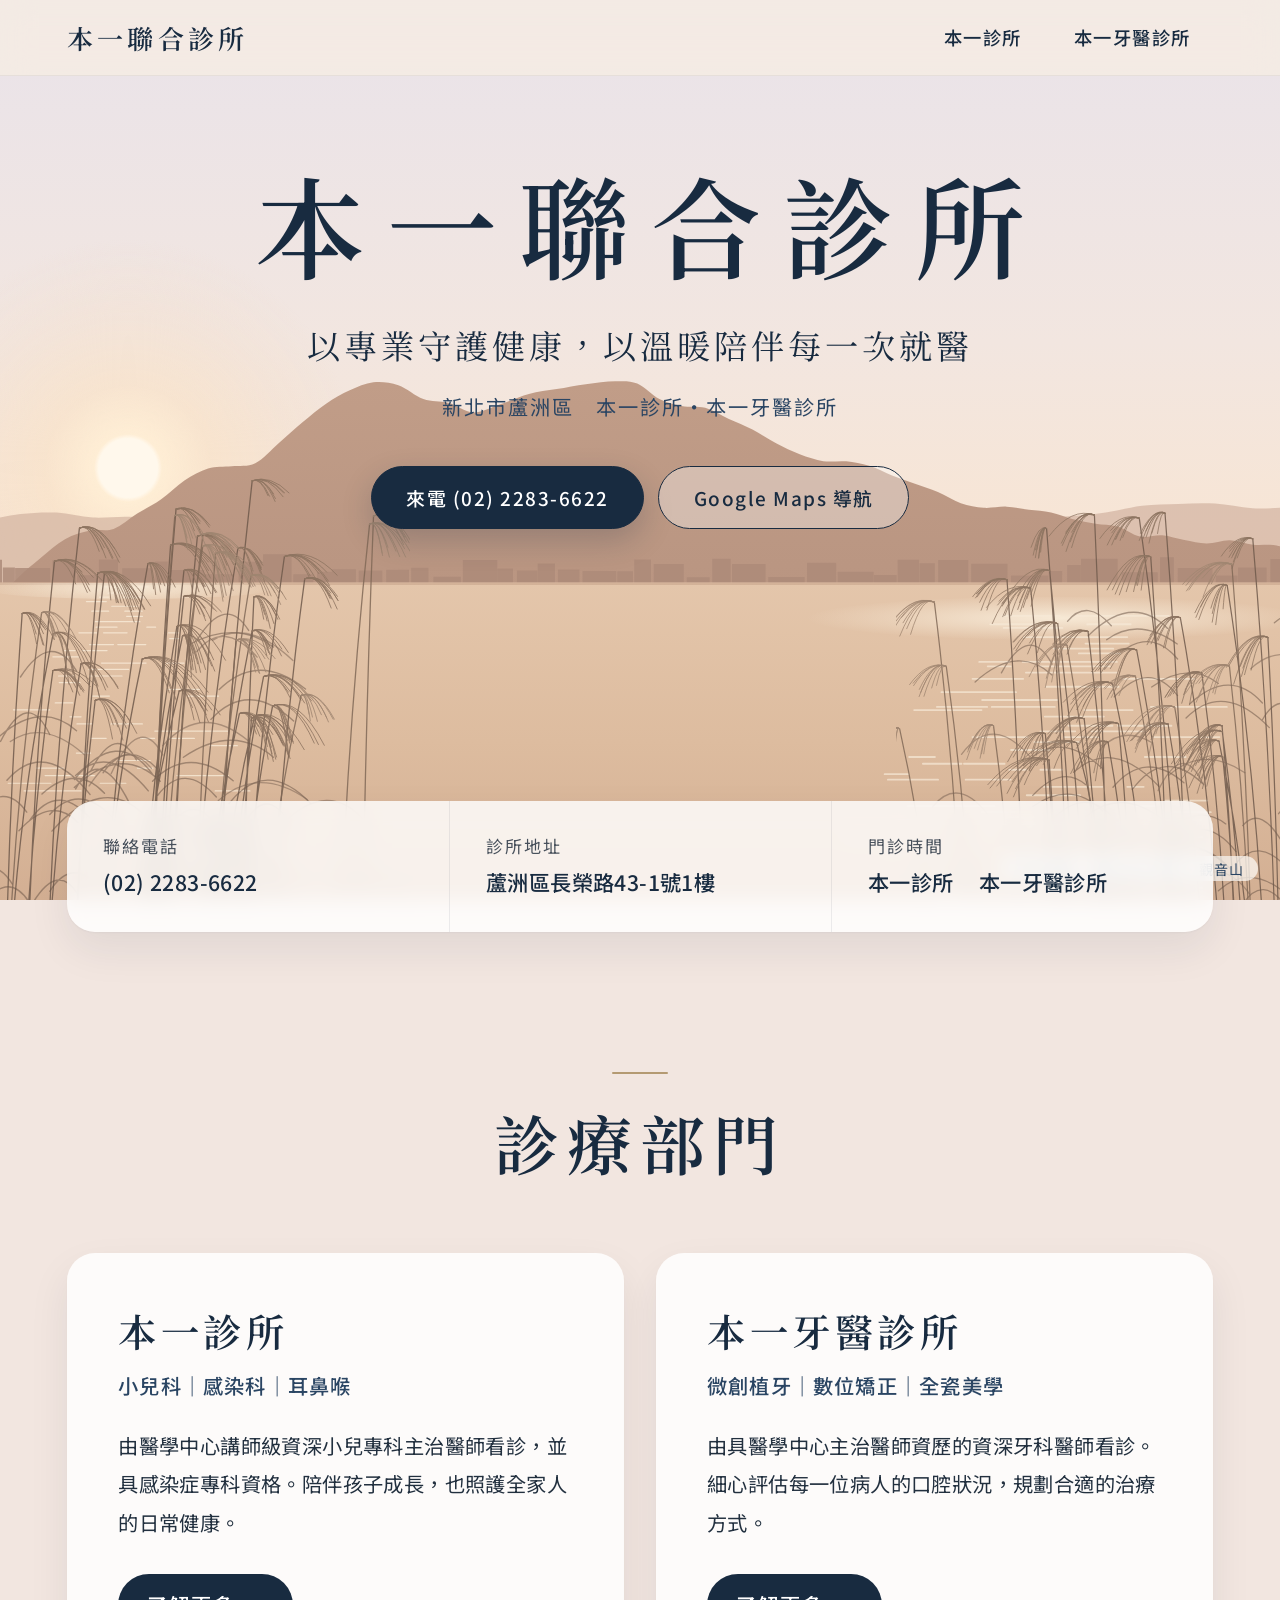
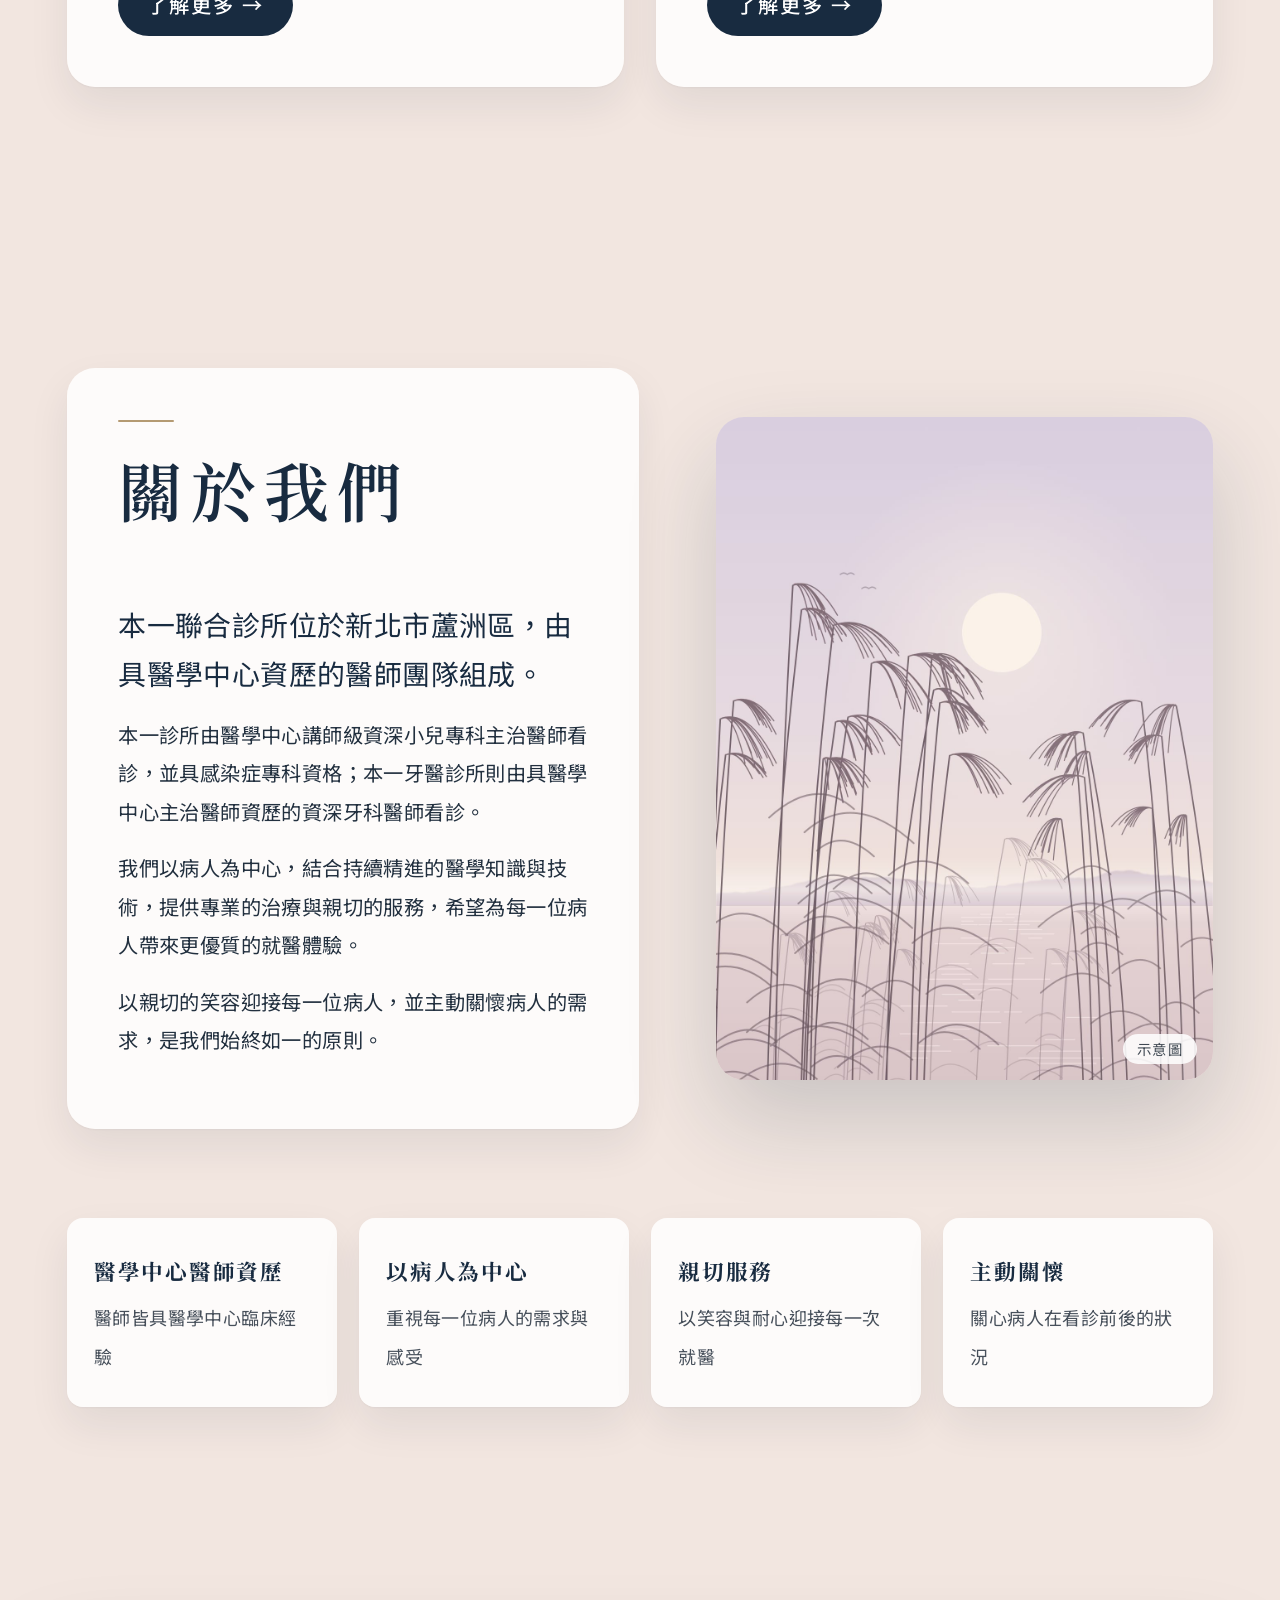
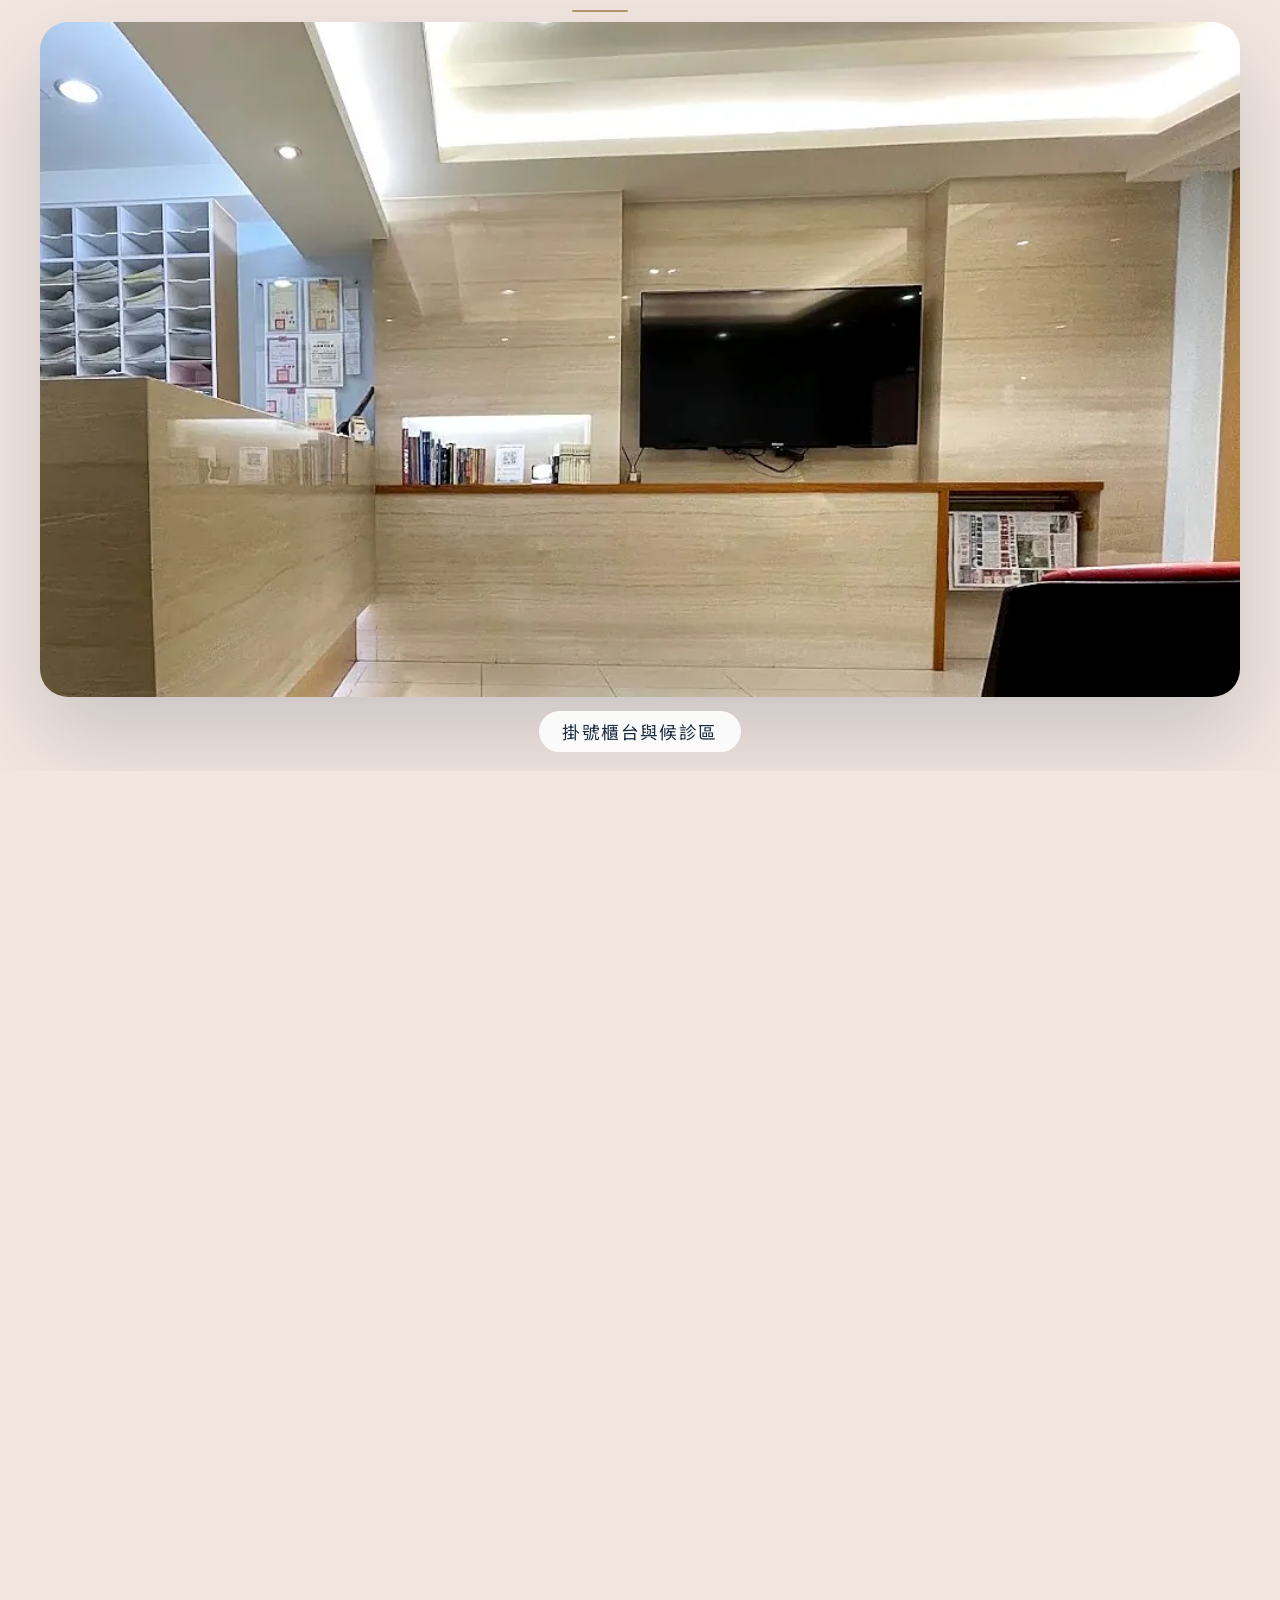
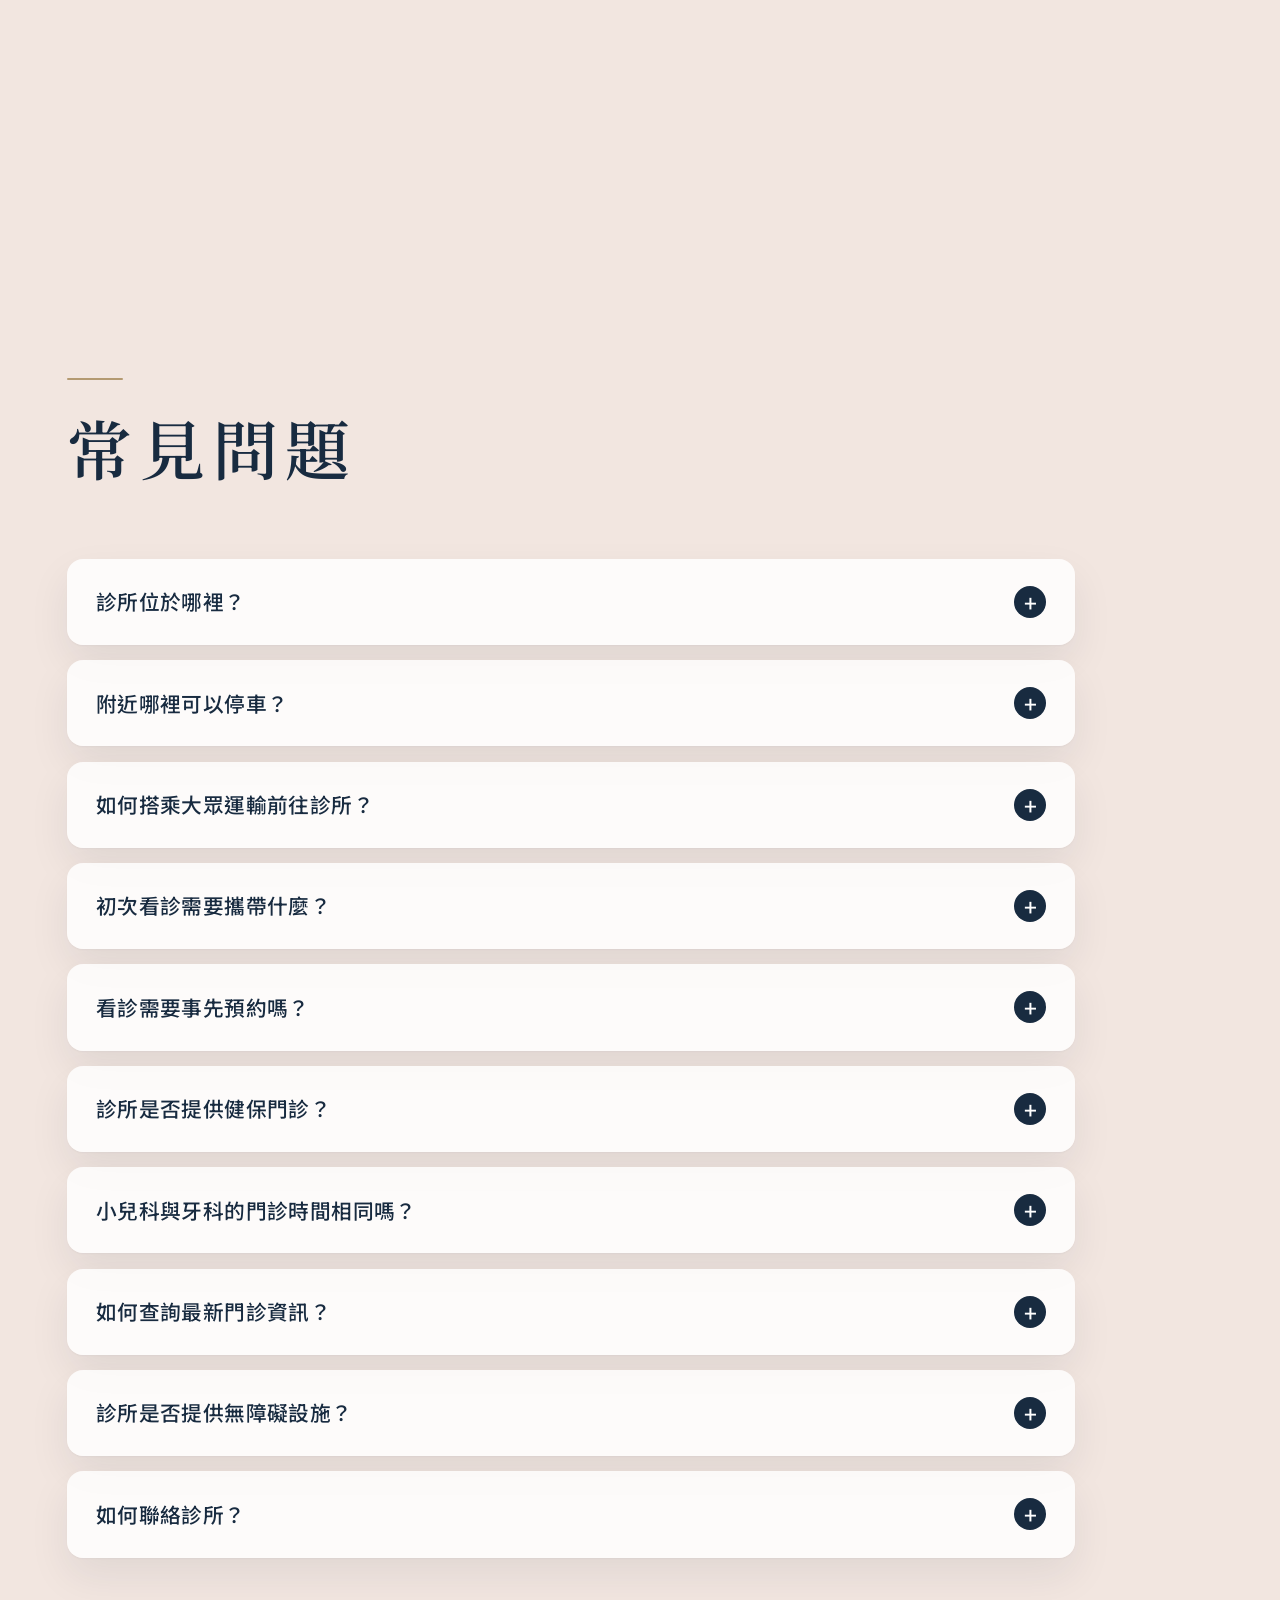
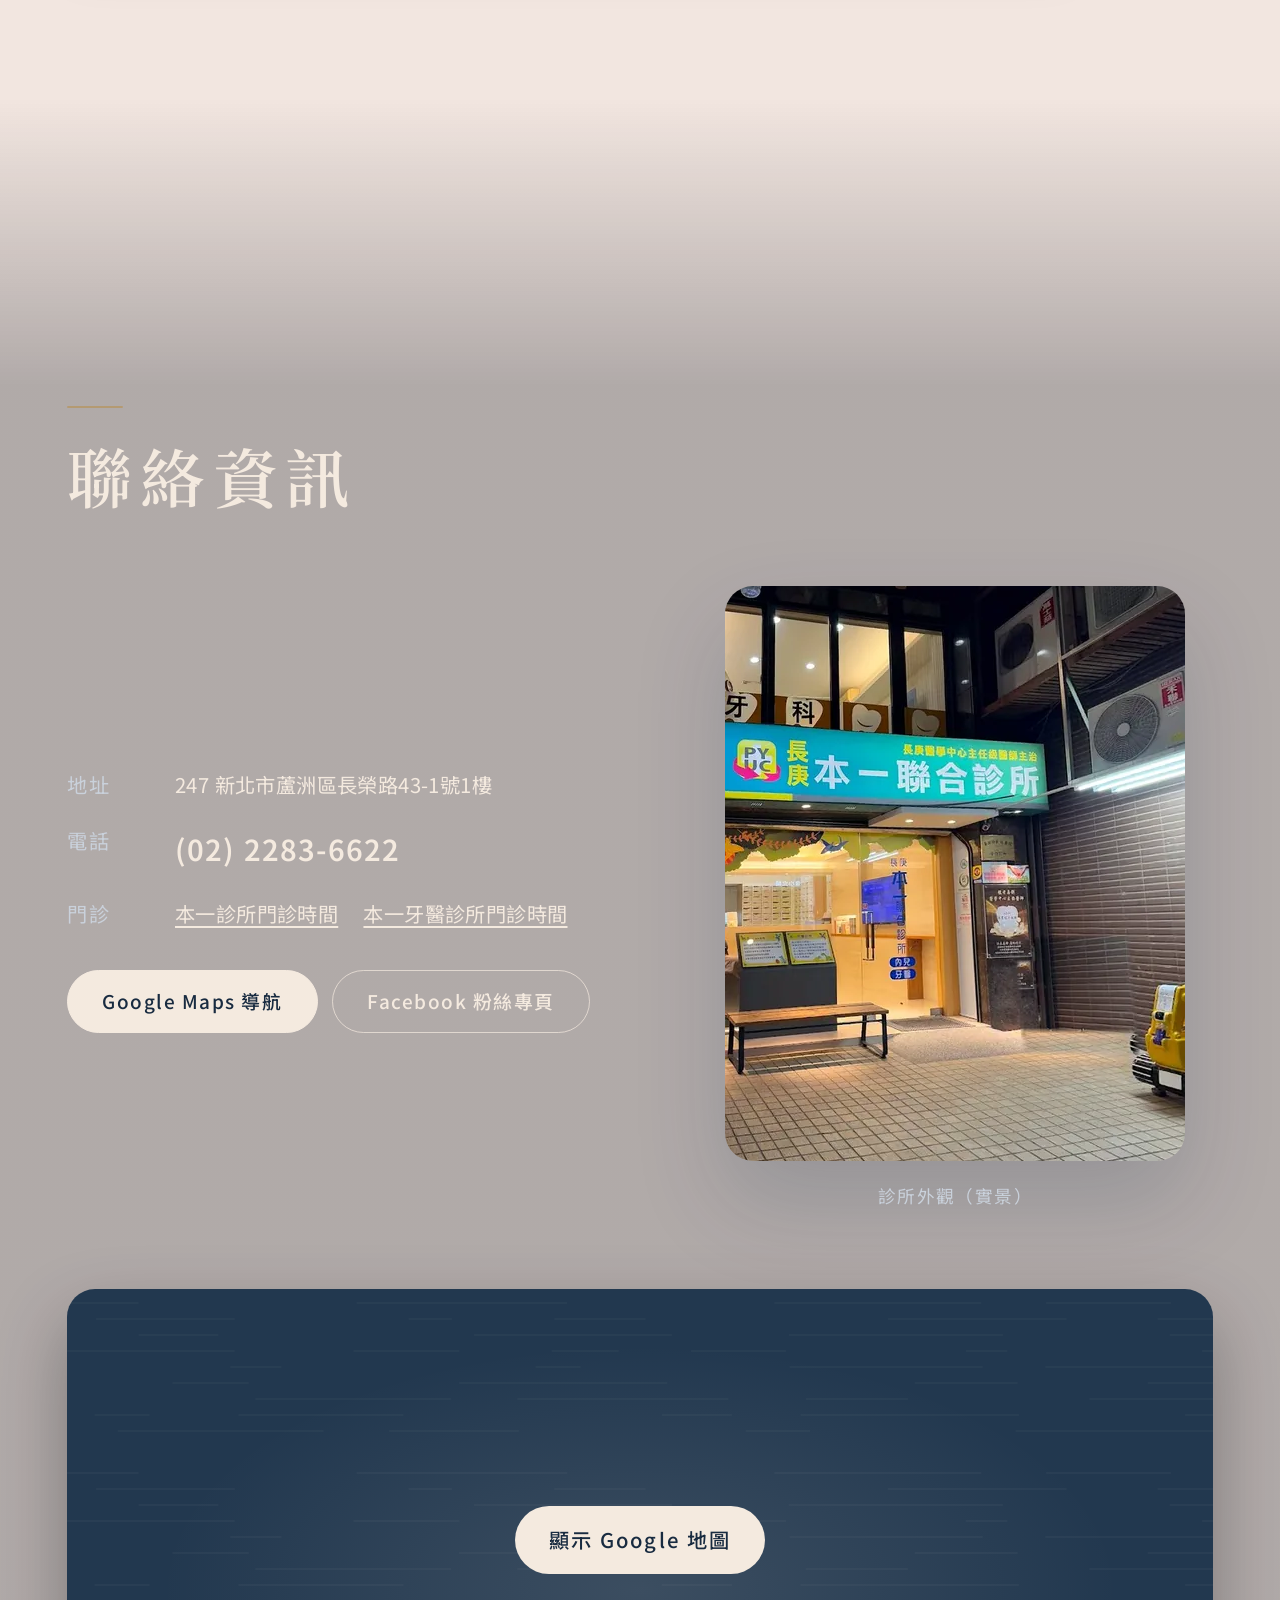
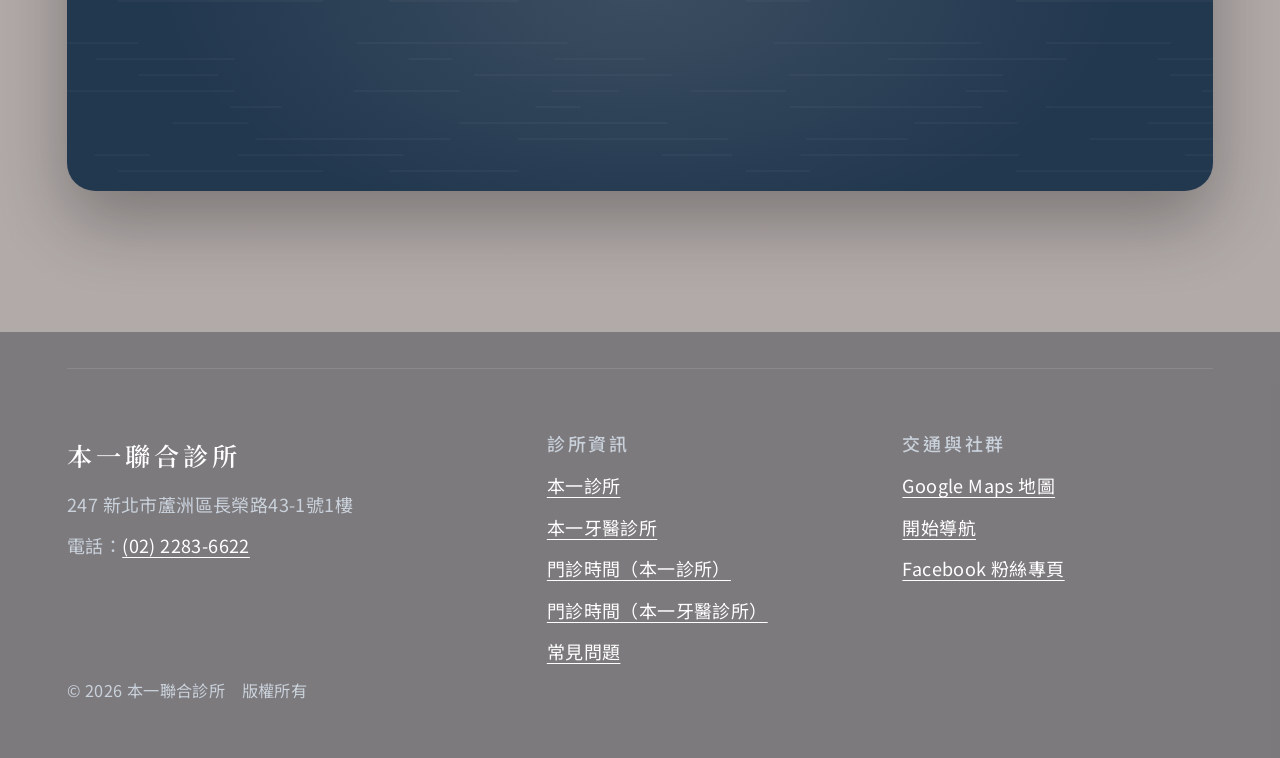
==== commit 2b4d1c8e: "One continuous mountain background that moves from morning to night All three pages now share a sing" ====
--- a/index.html
+++ b/index.html
@@ -267,6 +267,15 @@
 </head>
 <body>
 <a class="skip-link" href="#main">跳至主要內容</a>
+<!-- 背景插畫：蘆洲淡水河畔與觀音山，捲動時太陽由早晨移到黃昏，到「聯絡資訊」成為夜晚（assets/css/style.css「背景插畫」） -->
+<div class="sky-scene" aria-hidden="true">
+  <i class="sky sky-noon"></i><i class="sky sky-gold"></i><i class="sky sky-dusk"></i>
+  <div class="sun-x"><div class="sun-y"><i class="sun"></i></div></div>
+  <i class="sky sky-night"></i>
+  <div class="land-back"><div class="glint-x"><i class="glint"></i></div></div>
+  <i class="land-reeds"></i>
+  <i class="night-veil"></i>
+</div>
 
 <header class="site-header">
   <div class="container header-inner">
@@ -284,13 +293,10 @@
 </header>
 
 <main id="main">
+<div class="daylight">
 
   <!-- ========== 主視覺 ========== -->
-  <!-- 背景：蘆洲淡水河畔・觀音山夕照（assets/images/scene/ 內的分層插畫，捲動時各層以不同速度移動） -->
   <section class="hero" aria-labelledby="hero-title">
-    <div class="scene" aria-hidden="true">
-      <i class="s-sky"></i><i class="s-mtn"></i><i class="s-river"></i><i class="s-reeds-l"></i><i class="s-reeds-r"></i>
-    </div>
     <div class="container hero-content">
       <h1 id="hero-title">本一聯合診所</h1>
       <!-- ✏️ 主視覺標語（兩段文字各自換行） -->
@@ -301,7 +307,7 @@
         <a class="btn" href="https://www.google.com/maps/dir/?api=1&amp;destination=%E6%96%B0%E5%8C%97%E5%B8%82%E8%98%86%E6%B4%B2%E5%8D%80%E9%95%B7%E6%A6%AE%E8%B7%AF43-1%E8%99%9F" target="_blank" rel="noopener">Google Maps 導航</a>
       </div>
     </div>
-    <p class="hero-credit"><span>背景插畫｜蘆洲淡水河畔・觀音山夕照</span></p>
+    <p class="hero-credit"><span>背景插畫｜蘆洲淡水河畔・觀音山</span></p>
   </section>
 
   <div class="container quick-wrap">
@@ -322,7 +328,7 @@
   </div>
 
   <!-- ========== 部門選擇 ========== -->
-  <section id="departments" class="deco-glow deco-ridge" aria-labelledby="dept-title">
+  <section id="departments" aria-labelledby="dept-title">
     <div class="container">
       <div class="section-head center"><h2 id="dept-title">診療部門</h2></div>
       <div class="dept-grid">
@@ -345,7 +351,7 @@
   </section>
 
   <!-- ========== 關於我們 ========== -->
-  <section id="about" class="deco-ripples deco-reeds" aria-labelledby="about-title">
+  <section id="about" aria-labelledby="about-title">
     <div class="container">
       <div class="about-grid">
         <div class="about-text">
@@ -372,7 +378,7 @@
   </section>
 
   <!-- ========== 診所環境（捲動時畫面停留，照片逐漸放大） ========== -->
-  <section id="environment" class="pin deco-glow" aria-labelledby="env-title">
+  <section id="environment" class="pin" aria-labelledby="env-title">
     <div class="pin-stage">
       <div class="container section-head center">
         <h2 id="env-title">診所環境</h2>
@@ -392,7 +398,7 @@
   </section>
 
   <!-- ========== 常見問題 ========== -->
-  <section id="faq" class="deco-reeds-l deco-ripples" aria-labelledby="faq-title">
+  <section id="faq" aria-labelledby="faq-title">
     <div class="container">
       <div class="section-head"><h2 id="faq-title">常見問題</h2></div>
       <!-- ✏️ 常見問題：每組 <details> 為一題，<summary> 為問題，<div class="answer"> 為答案 -->
@@ -440,6 +446,8 @@
       </div>
     </div>
   </section>
+
+</div><!-- /daylight -->
 
   <!-- ========== 聯絡資訊（夜晚） ========== -->
   <section id="contact" class="evening" aria-labelledby="contact-title">
--- a/assets/css/style.css
+++ b/assets/css/style.css
@@ -1,12 +1,16 @@
 /* =========================================================
    本一聯合診所 — 網站樣式
-   設計概念：從首頁的淡水河夕照開始，往下捲動時天色由「夕陽」轉為「黃昏」，
-   到聯絡資訊與頁尾成為「夜晚」。色彩與字型集中在下方 :root，修改這裡即可全站套用。
+   設計概念：整個網站的背景是蘆洲淡水河畔與觀音山。往下捲動時，太陽由早晨的左方升起、
+   中午到達天頂、午後往右方的觀音山落下，到「聯絡資訊」與頁尾成為夜晚。
+   色彩與字型集中在下方 :root，修改這裡即可全站套用。
    ========================================================= */
 
 :root {
-  /* 天色（由上往下） */
-  --sunset: #F2E6D9;      /* 夕陽：暖沙色 */
+  /* 一天的天色（背景插畫，由上往下捲動依序出現） */
+  --sky-morning: #F2E6E0; /* 早晨 */
+  --night-sky: #0E1828;   /* 夜晚：接近黑色的深海軍藍 */
+  /* 介面用色 */
+  --sunset: #F2E6D9;      /* 暖沙色 */
   --sunset-2: #EFDCC8;
   --dusk: #EDD8D3;        /* 黃昏：灰玫瑰 */
   --dusk-2: #E6CFCD;
@@ -40,16 +44,14 @@
 @media (max-width: 370px) { :root { --header-h: 108px; } }
 
 *, *::before, *::after { box-sizing: border-box; }
-html { -webkit-text-size-adjust: 100%; font-size: 112.5%; background: var(--sunset); scroll-padding-top: var(--header-h); }
+html { -webkit-text-size-adjust: 100%; font-size: 112.5%; background: var(--sky-morning); scroll-padding-top: var(--header-h); }
 @media (max-width: 720px) { html { font-size: 106.25%; } }
 @media (prefers-reduced-motion: no-preference) { html { scroll-behavior: smooth; } }
 
 body {
   margin: 0; color: var(--ink);
   font-family: var(--font-sans); font-size: 1.125rem; line-height: 1.9; letter-spacing: 0.02em;
-  overflow-x: clip; -webkit-font-smoothing: antialiased;
-  /* 沒有捲動效果時（例如開啟「減少動態效果」），以固定的漸層呈現同樣的天色變化 */
-  background: linear-gradient(180deg, var(--sunset) 0%, var(--sunset-2) 18%, var(--dusk) 40%, var(--dusk-2) 55%, var(--twilight) 72%, var(--twilight-2) 100%);
+  overflow-x: clip; -webkit-font-smoothing: antialiased; background: transparent;
 }
 img { max-width: 100%; height: auto; display: block; }
 a { color: var(--navy); text-underline-offset: 0.22em; }
@@ -61,13 +63,47 @@
 .skip-link:focus { top: 1rem; color: #fff; }
 .nowrap { display: inline-block; }
 
-/* ---------- 隨捲動變化的天色（固定在畫面後方，只改變透明度） ---------- */
-.fx body { background: transparent; }
-.fx body::before, .fx body::after {
-  content: ""; position: fixed; inset: 0; z-index: -1; pointer-events: none; opacity: 0; will-change: opacity;
-}
-.fx body::before { background: linear-gradient(180deg, var(--dusk) 0%, var(--dusk-2) 100%); }
-.fx body::after { background: linear-gradient(180deg, var(--twilight) 0%, var(--twilight-2) 100%); }
+/* ---------- 背景插畫：固定在畫面後方的蘆洲淡水河畔與觀音山 ----------
+   天空分層（早晨→中午→午後→黃昏→夜晚）以透明度交疊；太陽沿弧線移動（外層左右、內層上下）。
+   沒有捲動效果時（減少動態效果、JavaScript 無法執行）顯示靜止的早晨畫面。 */
+.sky-scene { position: fixed; inset: 0; z-index: -1; overflow: hidden; pointer-events: none;
+  background: linear-gradient(180deg, #E9E3EA 0%, #F2E6E0 38%, #F8E5D3 62%, #F5DAC2 100%); }
+.sky-scene .sky { position: absolute; inset: 0; opacity: 0; }
+.sky-noon { background: linear-gradient(180deg, #E3E9EB 0%, #EFF0EB 38%, #FAF3E7 62%, #F7EADA 100%); }
+.sky-gold { background: linear-gradient(180deg, #EEDFCD 0%, #F4DEC4 38%, #F3D0AA 62%, #EDC49C 100%); }
+.sky-dusk { background: linear-gradient(180deg, #D6C4D2 0%, #E5C8CA 36%, #EEC1AE 62%, #E7AF96 100%); }
+.sky-night {
+  background:
+    radial-gradient(circle at 80% 18%, #F2EDE2 0, #F2EDE2 2.1vmin, rgba(242, 237, 226, 0.22) 2.5vmin, rgba(242, 237, 226, 0) 13vmin),
+    url("../images/bg/stars.svg") 50% 0 / 1600px 400px repeat-x,
+    url("../images/bg/stars.svg") 20% 360px / 1600px 400px repeat-x,
+    linear-gradient(180deg, #0B1422 0%, #132136 42%, #26304B 68%, #3A3B58 100%);
+}
+/* 太陽：外層左右移動、內層上下移動，合起來畫出弧線；預設在早晨的位置 */
+.sun-x, .sun-y { position: absolute; left: 0; top: 0; }
+.sun-x { transform: translate3d(10vw, 0, 0); }
+.sun-y { transform: translate3d(0, 52vh, 0); }
+.sun { position: absolute; width: 72vmin; height: 72vmin; left: -36vmin; top: -36vmin; border-radius: 50%;
+  background: radial-gradient(circle, #FFF8EC 0, #FFF8EC 6.4%, rgba(255, 238, 212, 0.9) 7.4%, rgba(252, 226, 192, 0.45) 18%, rgba(250, 220, 184, 0.16) 34%, rgba(250, 220, 184, 0) 50%); }
+/* 地景：觀音山、淡水河、蘆葦，固定貼齊畫面底部 */
+.land-back, .land-reeds { position: absolute; left: 0; right: 0; }
+.land-back { inset: 0; background: url("../images/scene/river.svg") 50% 100% / cover no-repeat, url("../images/scene/mountains.svg") 50% 100% / cover no-repeat; }
+.land-reeds { bottom: -10%; height: 66%;
+  background: url("../images/scene/reeds-left.svg") left bottom / min(32vw, 520px) auto no-repeat,
+              url("../images/scene/reeds-right.svg") right bottom / min(30vw, 490px) auto no-repeat; }
+/* 河面上的陽光倒影，跟著太陽左右移動；地平線位置與插畫一致 */
+.glint-x { position: absolute; left: 0; top: min(64.8vh, calc(100vh - 19.8vw)); transform: translate3d(10vw, 0, 0); }
+.glint { position: absolute; left: -17vmin; top: 0; width: 34vmin; height: 24vh; background: url("../images/scene/glint.svg") 50% 0 / 100% 100% no-repeat; opacity: 0.85; }
+/* 夜晚時把地景壓暗 */
+.night-veil { position: absolute; inset: 0; opacity: 0;
+  background: linear-gradient(180deg, rgba(9, 15, 26, 0) 30%, rgba(9, 15, 26, 0.7) 62%, rgba(7, 12, 22, 0.9) 100%); }
+@media (max-width: 720px) {
+  .land-reeds { height: 52%; background-size: 58vw auto, 54vw auto; }
+}
+@media (max-aspect-ratio: 1/1) {
+  .sun-y { transform: translate3d(0, 30vh, 0); }
+  .sun { width: 90vmin; height: 90vmin; left: -45vmin; top: -45vmin; }
+}
 
 /* ---------- 頁首 ---------- */
 .site-header {
@@ -127,32 +163,12 @@
 .btn.primary { background: var(--navy); color: #fff; box-shadow: 0 12px 30px rgba(24, 43, 64, 0.22); }
 .btn.primary:hover { background: var(--navy-soft); color: #fff; }
 
-/* ---------- 主視覺：分層插畫（觀音山、淡水河、蘆葦） ---------- */
+/* ---------- 主視覺 ---------- */
 .hero {
   min-height: 100svh; margin-top: calc(-1 * var(--header-h));
   padding: calc(var(--header-h) + clamp(2.5rem, 9vh, 6.5rem)) 0 clamp(9rem, 22vh, 14rem);
   display: flex; flex-direction: column; overflow: hidden; text-align: center;
 }
-.scene { position: absolute; inset: 0; z-index: -1; background: #F2E7DC; overflow: hidden; }
-.scene > i { position: absolute; inset: 0; background-repeat: no-repeat; background-size: cover; background-position: 50% 100%; z-index: 0; }
-.scene .s-sky { background-image: url("../images/scene/sky.svg"); }
-.scene .s-mtn { background-image: url("../images/scene/mountains.svg"); }
-.scene .s-river { background-image: url("../images/scene/river.svg"); }
-.scene .s-reeds-l, .scene .s-reeds-r { top: auto; bottom: -12%; height: 58%; width: min(32vw, 520px); background-size: contain; }
-.scene .s-reeds-l { right: auto; background-image: url("../images/scene/reeds-left.svg"); background-position: left bottom; }
-.scene .s-reeds-r { left: auto; background-image: url("../images/scene/reeds-right.svg"); background-position: right bottom; }
-/* 底部淡出，與下方區塊自然銜接 */
-.scene::after { content: ""; position: absolute; left: 0; right: 0; bottom: 0; height: 30%; z-index: 2;
-  background: linear-gradient(180deg, rgba(242, 230, 217, 0) 0%, rgba(242, 230, 217, 0.75) 60%, var(--sunset) 100%); }
-/* 部門頁使用「黃昏」色調 */
-.scene--dusk::before { content: ""; position: absolute; inset: 0; z-index: 1;
-  background: linear-gradient(180deg, rgba(232, 205, 205, 0.62) 0%, rgba(226, 196, 200, 0.38) 55%, rgba(214, 190, 205, 0.3) 100%); }
-.scene--dusk::after { background: linear-gradient(180deg, rgba(237, 216, 211, 0) 0%, rgba(237, 216, 211, 0.8) 60%, var(--dusk) 100%); }
-@media (max-width: 720px) {
-  .scene .s-sky, .scene .s-mtn, .scene .s-river { background-position: 72% 100%; }
-  .scene .s-reeds-l, .scene .s-reeds-r { height: 46%; width: 58vw; }
-}
-
 .hero-content { position: relative; z-index: 1; transform-origin: 50% 0; }
 .hero-content h1 {
   font-size: clamp(3rem, 8.6vw, 6.6rem); letter-spacing: 0.2em; margin: 0 0 1.4rem; padding-left: 0.2em;
@@ -189,22 +205,10 @@
   .quick-info > div + div { border-left: 0; border-top: 1px solid var(--panel-line); }
 }
 
-/* ---------- 區塊背景點綴：山稜線、河面波紋、蘆葦、柔光（僅裝飾，以 CSS/SVG 繪製） ----------
-   ::before 用於柔光或波紋，::after 用於山稜線或蘆葦；顏色由 background-color 決定。 */
-.deco-glow::before, .deco-ripples::before, .deco-ridge::after, .deco-reeds::after, .deco-reeds-l::after {
-  content: ""; position: absolute; z-index: -1; pointer-events: none;
-}
-.deco-glow::before { inset: 0; background: radial-gradient(ellipse 55% 45% at 78% 28%, rgba(255, 244, 228, 0.75) 0%, rgba(255, 244, 228, 0) 100%),
-  radial-gradient(ellipse 45% 40% at 12% 80%, rgba(255, 238, 232, 0.5) 0%, rgba(255, 238, 232, 0) 100%); }
-.deco-ripples::before { left: 0; right: 0; bottom: 8%; height: 170px; background-color: var(--navy);
-  -webkit-mask: url("../images/bg/ripples.svg") center / 1600px 170px repeat-x; mask: url("../images/bg/ripples.svg") center / 1600px 170px repeat-x; }
-.deco-ridge::after { left: 0; right: 0; bottom: 0; height: 200px; background-color: var(--navy);
-  -webkit-mask: url("../images/bg/ridge.svg") center bottom / max(1600px, 100%) 200px no-repeat; mask: url("../images/bg/ridge.svg") center bottom / max(1600px, 100%) 200px no-repeat; }
-.deco-reeds::after, .deco-reeds-l::after { bottom: 0; width: min(30vw, 380px); height: min(70%, 520px); background-color: #7C6657;
-  -webkit-mask: url("../images/bg/reeds-edge.svg") left bottom / contain no-repeat; mask: url("../images/bg/reeds-edge.svg") left bottom / contain no-repeat; }
-.deco-reeds::after { right: 0; transform: scaleX(-1); }
-.deco-reeds-l::after { left: 0; }
-@media (max-width: 720px) { .deco-reeds::after, .deco-reeds-l::after { opacity: 0.5; width: 42vw; height: 300px; } }
+/* ---------- 文字底板：沒有卡片的段落放在柔和的半透明底板上，捲過山景時仍清楚可讀 ---------- */
+.about-text, .intro-text, .hours-wrap > div:last-child {
+  background: var(--panel); border-radius: var(--radius-lg); padding: clamp(1.5rem, 4vw, 3rem); box-shadow: var(--shadow);
+}
 
 /* ---------- 部門卡片 ---------- */
 .dept-grid { display: grid; grid-template-columns: 1fr 1fr; gap: 1.75rem; }
@@ -312,12 +316,12 @@
 /* ---------- 夜晚：聯絡資訊與頁尾 ---------- */
 .evening {
   color: var(--on-night); padding-top: clamp(13rem, 24vw, 19rem);
-  background: linear-gradient(180deg, rgba(24, 43, 64, 0) 0, rgba(24, 43, 64, 0.55) 7rem, rgba(31, 52, 76, 0.94) 11rem, var(--night-2) 14rem, var(--night) 100%);
-}
-.evening::before { content: ""; position: absolute; inset: 9rem 0 auto; height: 420px; z-index: -1; pointer-events: none;
-  background: url("../images/bg/stars.svg") center top / max(1600px, 100%) 400px no-repeat; opacity: 0.85; }
-.evening::after { content: ""; position: absolute; left: 0; right: 0; top: 8.5rem; height: 200px; z-index: -1; pointer-events: none; background-color: #F4EADF; opacity: 0.55;
-  -webkit-mask: url("../images/bg/ridge.svg") center bottom / max(1600px, 100%) 200px no-repeat; mask: url("../images/bg/ridge.svg") center bottom / max(1600px, 100%) 200px no-repeat; }
+  /* 靜止畫面（減少動態效果、無 JavaScript）時，聯絡資訊本身就是夜晚 */
+  background: url("../images/bg/stars.svg") 50% 9rem / max(1600px, 100%) 400px no-repeat,
+    linear-gradient(180deg, rgba(14, 24, 40, 0) 0, rgba(14, 24, 40, 0.6) 7rem, rgba(14, 24, 40, 0.95) 11rem, var(--night-sky) 14rem, var(--night-sky) 100%);
+}
+/* 有捲動效果時，夜空由背景插畫呈現 */
+.fx .evening { background: linear-gradient(180deg, rgba(9, 15, 26, 0) 0, rgba(9, 15, 26, 0.28) 16rem); }
 .evening h2, .evening h3 { color: var(--on-night); }
 .evening .section-head p, .evening .photo-caption { color: var(--on-night-muted); }
 .evening a { color: var(--on-night); }
@@ -347,7 +351,7 @@
 a.map-frame:hover span { transform: scale(1.04); }
 @media (max-width: 720px) { .map-frame { aspect-ratio: 4 / 3; } }
 
-.site-footer { background: var(--night); color: var(--on-night-muted); padding: 2rem 0 2.5rem; font-size: 1rem; }
+.site-footer { background: var(--night-sky); color: var(--on-night-muted); padding: 2rem 0 2.5rem; font-size: 1rem; }
 .site-footer a { color: #fff; }
 .footer-grid { display: grid; grid-template-columns: 1.4fr 1fr 1fr; gap: 2.5rem; border-top: 1px solid rgba(244, 234, 223, 0.14); padding-top: 3.5rem; }
 @media (max-width: 860px) { .footer-grid { grid-template-columns: 1fr; gap: 2rem; } }
@@ -357,6 +361,7 @@
 .site-footer li { margin-bottom: 0.4rem; }
 .site-footer p { margin: 0 0 0.4rem; }
 .footer-bottom { margin-top: 2.5rem; font-size: 0.9rem; }
+.fx .site-footer { background: rgba(9, 15, 26, 0.5); }
 
 /* ---------- 部門頁主視覺 ---------- */
 .page-hero { min-height: 88svh; margin-top: calc(-1 * var(--header-h)); padding: calc(var(--header-h) + clamp(2.5rem, 8vh, 5rem)) 0 clamp(7rem, 16vh, 10rem); display: flex; align-items: center; overflow: hidden; }
@@ -403,26 +408,45 @@
 @keyframes rise { from { opacity: 0; transform: translate3d(0, 40px, 0); } to { opacity: 1; transform: none; } }
 
 /* --- 與捲動同步（.fx） --- */
-.fx body::before, .fx body::after, .fx .scene > i, .fx .hero-content, .fx .page-hero-grid, .fx .hero-credit, .fx .grow .photo-inner,
+.fx .sky-scene .sky, .fx .sun-x, .fx .sun-y, .fx .glint-x, .fx .night-veil, .fx .land-back, .fx .land-reeds,
+.fx .hero-content, .fx .page-hero-grid, .fx .hero-credit, .fx .grow .photo-inner,
 .fx .pin-stage .section-head, .fx .pin-photo .photo-inner, .fx .pin-photo .photo-caption {
   animation-duration: 1s; animation-timing-function: linear; animation-fill-mode: both;
 }
-.fx body::before { animation-name: sd-sky-dusk; }
-.fx body::after { animation-name: sd-sky-twilight; }
-.fx .scene .s-sky { animation-name: sd-hero-sky; }
-.fx .scene .s-mtn { animation-name: sd-hero-mtn; }
-.fx .scene .s-river { animation-name: sd-hero-river; }
-.fx .scene .s-reeds-l, .fx .scene .s-reeds-r { animation-name: sd-hero-reeds; }
+.fx .sky-noon { animation-name: sd-day-noon; }
+.fx .sky-gold { animation-name: sd-day-gold; }
+.fx .sky-dusk { animation-name: sd-day-dusk; }
+.fx .sun-x, .fx .glint-x { animation-name: sd-day-x; }
+.fx .sun-y { animation-name: sd-day-y; }
+.fx .sky-night, .fx .night-veil { animation-name: sd-night; }
+.fx .land-back { animation-name: sd-hero-land; }
+.fx .land-reeds { animation-name: sd-hero-reeds; }
 .fx .hero-content, .fx .page-hero-grid { animation-name: sd-hero-text; }
 .fx .hero-credit { animation-name: sd-hero-fade; }
 .fx .grow .photo-inner { animation-name: sd-grow; transform-origin: 50% 50%; }
 
-@keyframes sd-sky-dusk { 0%, 10% { opacity: 0; } 42%, 100% { opacity: 1; } }
-@keyframes sd-sky-twilight { 0%, 45% { opacity: 0; } 80%, 100% { opacity: 1; } }
-@keyframes sd-hero-sky { to { transform: translate3d(0, 50vh, 0); } }
-@keyframes sd-hero-mtn { to { transform: translate3d(0, 32vh, 0); } }
-@keyframes sd-hero-river { to { transform: translate3d(0, 16vh, 0); } }
-@keyframes sd-hero-reeds { to { transform: translate3d(0, -14vh, 0) scale(1.08); } }
+/* 一天：早晨（左下）→ 中午（正上方）→ 午後、黃昏（往右落到觀音山後方） */
+@keyframes sd-day-noon { 0%, 14% { opacity: 0; } 38%, 100% { opacity: 1; } }
+@keyframes sd-day-gold { 0%, 52% { opacity: 0; } 72%, 100% { opacity: 1; } }
+@keyframes sd-day-dusk { 0%, 76% { opacity: 0; } 96%, 100% { opacity: 1; } }
+@keyframes sd-day-x { from { transform: translate3d(10vw, 0, 0); } to { transform: translate3d(74vw, 0, 0); } }
+@keyframes sd-day-y {
+  0% { transform: translate3d(0, 52vh, 0); animation-timing-function: cubic-bezier(.3, .6, .5, 1); }
+  48% { transform: translate3d(0, 19vh, 0); animation-timing-function: cubic-bezier(.5, 0, .7, .4); }
+  100% { transform: translate3d(0, 80vh, 0); }
+}
+@media (max-aspect-ratio: 1/1) {
+  @keyframes sd-day-y {
+    0% { transform: translate3d(0, 30vh, 0); animation-timing-function: cubic-bezier(.3, .6, .5, 1); }
+    48% { transform: translate3d(0, 15vh, 0); animation-timing-function: cubic-bezier(.5, 0, .7, .4); }
+    100% { transform: translate3d(0, 74vh, 0); }
+  }
+}
+/* 夜晚：進入「聯絡資訊」時 */
+@keyframes sd-night { from { opacity: 0; } to { opacity: 1; } }
+/* 第一個畫面捲過時，山與河稍微下沉，蘆葦下沉得更快，讓出空間給內容 */
+@keyframes sd-hero-land { to { transform: translate3d(0, 12vh, 0); } }
+@keyframes sd-hero-reeds { to { transform: translate3d(0, 26vh, 0); } }
 @keyframes sd-hero-text { 0% { opacity: 1; transform: none; } 70%, 100% { opacity: 0; transform: translate3d(0, 22vh, 0) scale(0.84); } }
 @keyframes sd-hero-fade { 0% { opacity: 1; } 25%, 100% { opacity: 0; } }
 @keyframes sd-grow { from { opacity: 0.35; transform: scale(0.72); } to { opacity: 1; transform: none; } }
@@ -444,9 +468,14 @@
 @keyframes sd-pin-cap { 0%, 58% { opacity: 0; transform: translate3d(0, 24px, 0); } 78%, 100% { opacity: 1; transform: none; } }
 
 /* 原生支援時以 CSS 驅動；main.js 改用備援方式時會加上 .fx-js，此段即不套用 */
-@supports (animation-timeline: scroll()) {
-  .fx:not(.fx-js) body::before, .fx:not(.fx-js) body::after { animation-timeline: scroll(root); }
-  .fx:not(.fx-js) .scene > i, .fx:not(.fx-js) .hero-content, .fx:not(.fx-js) .page-hero-grid, .fx:not(.fx-js) .hero-credit { animation-timeline: scroll(root); animation-range: 0 100vh; }
+@supports (animation-timeline: scroll()) and (timeline-scope: --a) {
+  /* 白天：捲過「聯絡資訊」之前的所有內容（.daylight）；夜晚：「聯絡資訊」進入畫面時 */
+  .fx:not(.fx-js) body { timeline-scope: --day, --night; }
+  .fx:not(.fx-js) .daylight { view-timeline: --day block; }
+  .fx:not(.fx-js) #contact { view-timeline: --night block; }
+  .fx:not(.fx-js) .sky-scene .sky:not(.sky-night), .fx:not(.fx-js) .sun-x, .fx:not(.fx-js) .sun-y, .fx:not(.fx-js) .glint-x { animation-timeline: --day; animation-range: contain 0% contain 100%; }
+  .fx:not(.fx-js) .sky-night, .fx:not(.fx-js) .night-veil { animation-timeline: --night; animation-range: entry 0% entry 45%; }
+  .fx:not(.fx-js) .land-back, .fx:not(.fx-js) .land-reeds, .fx:not(.fx-js) .hero-content, .fx:not(.fx-js) .page-hero-grid, .fx:not(.fx-js) .hero-credit { animation-timeline: scroll(root); animation-range: 0 100vh; }
   .fx:not(.fx-js) .grow { view-timeline: --grow block; }
   .fx:not(.fx-js) .grow .photo-inner { animation-timeline: --grow; animation-range: entry 0% cover 50%; }
   .fx:not(.fx-js) .pin { view-timeline: --pin block; }
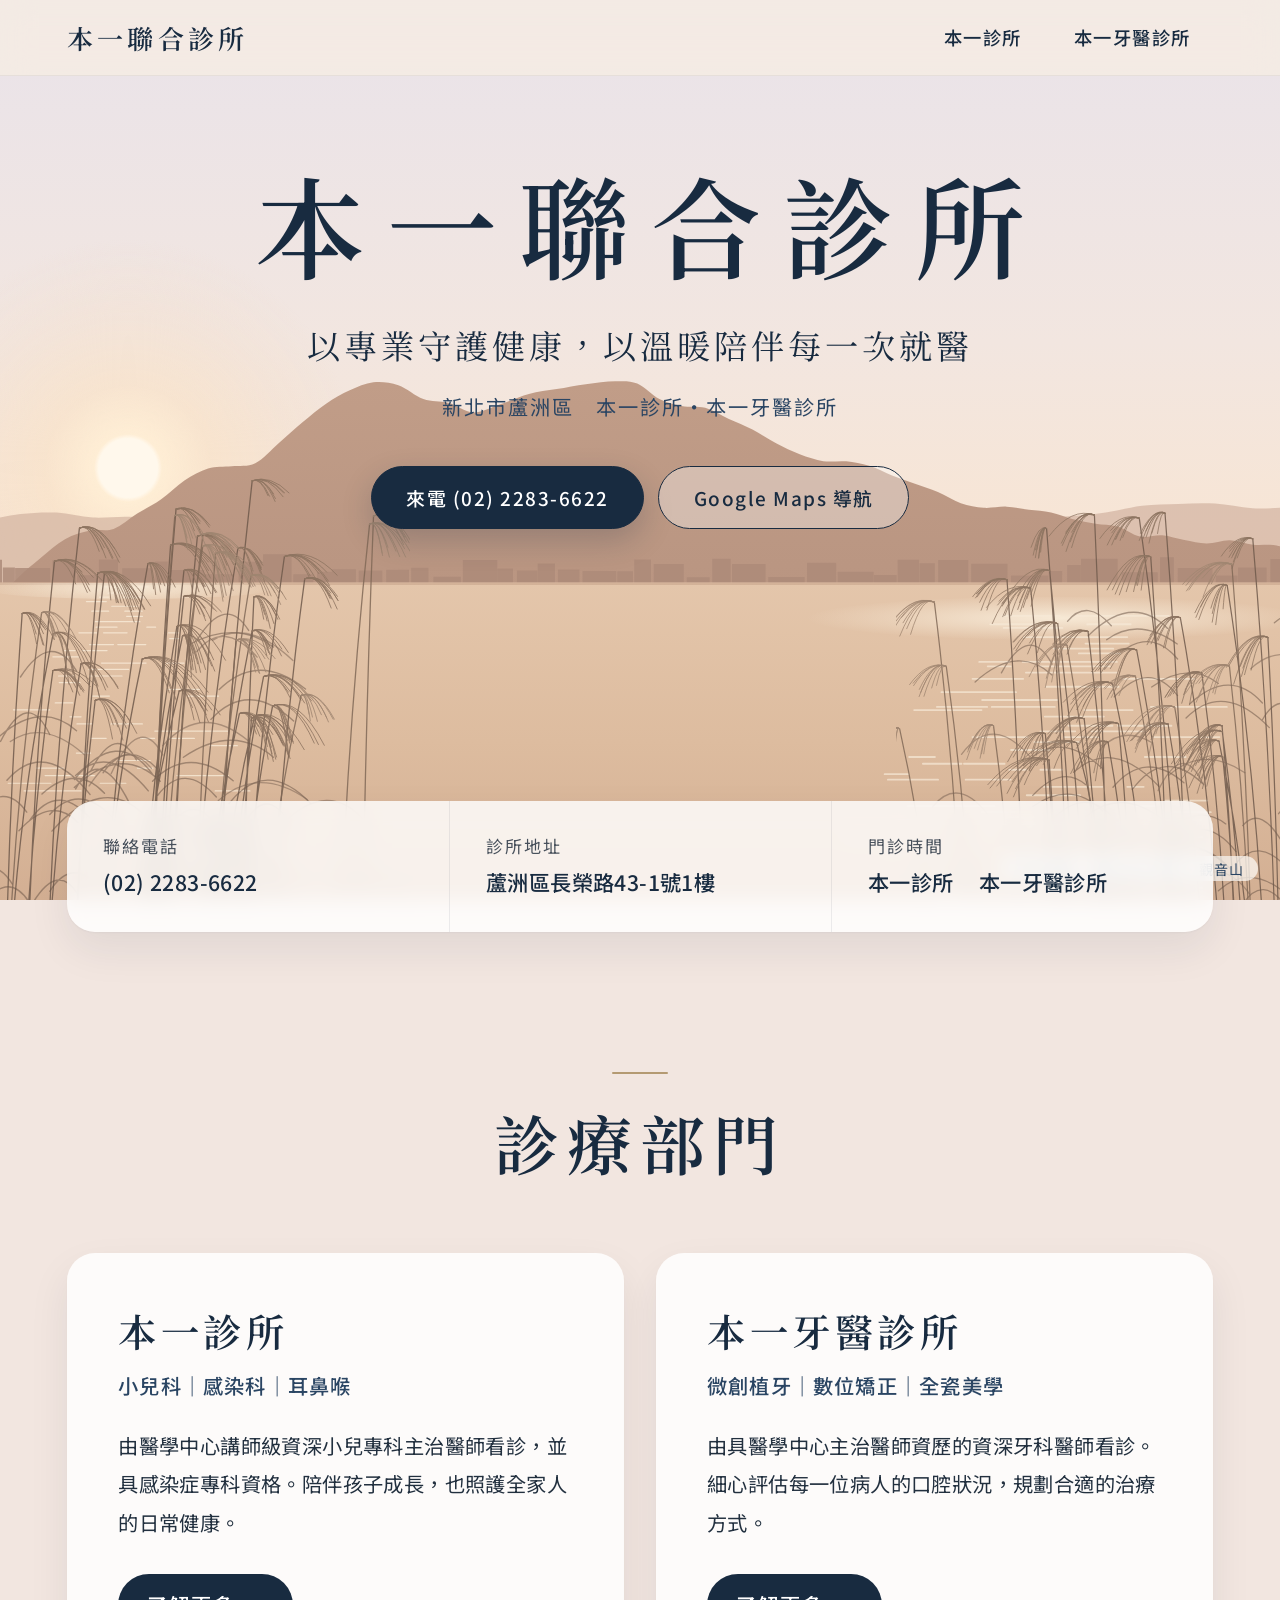
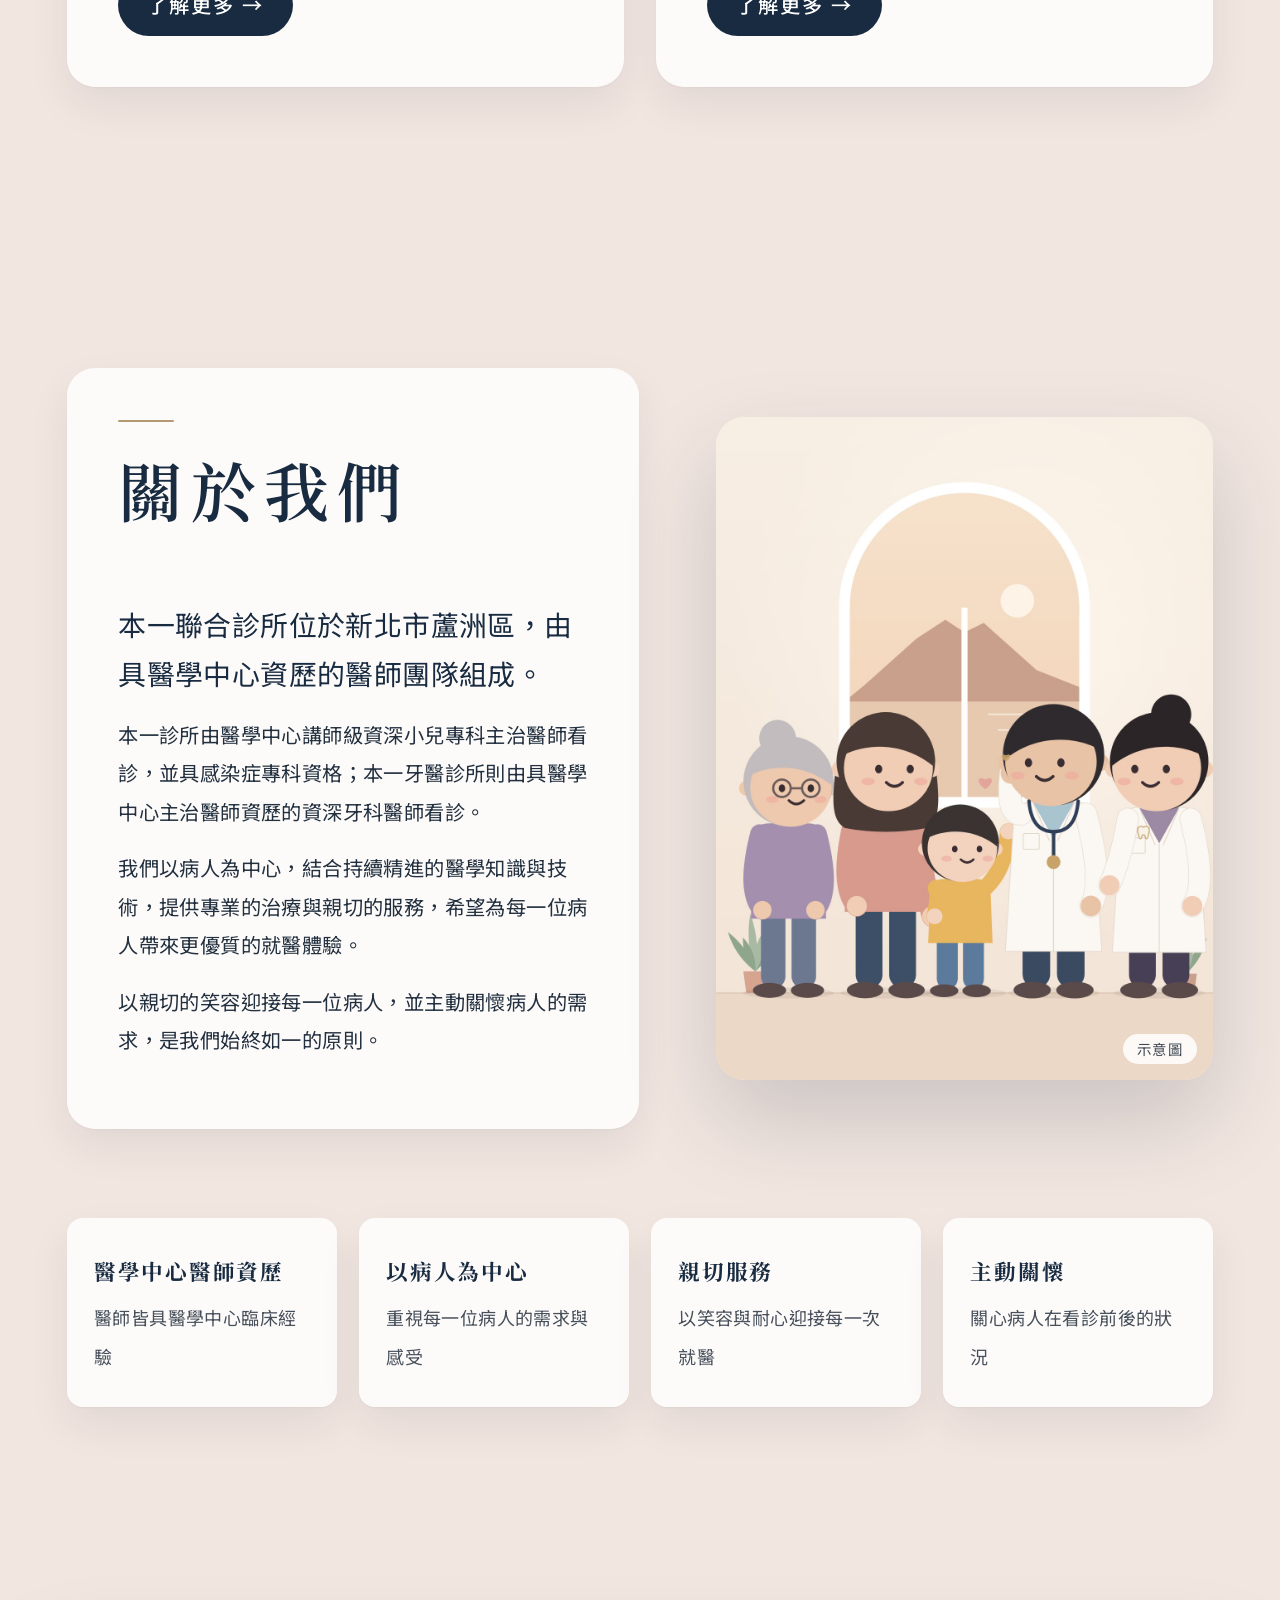
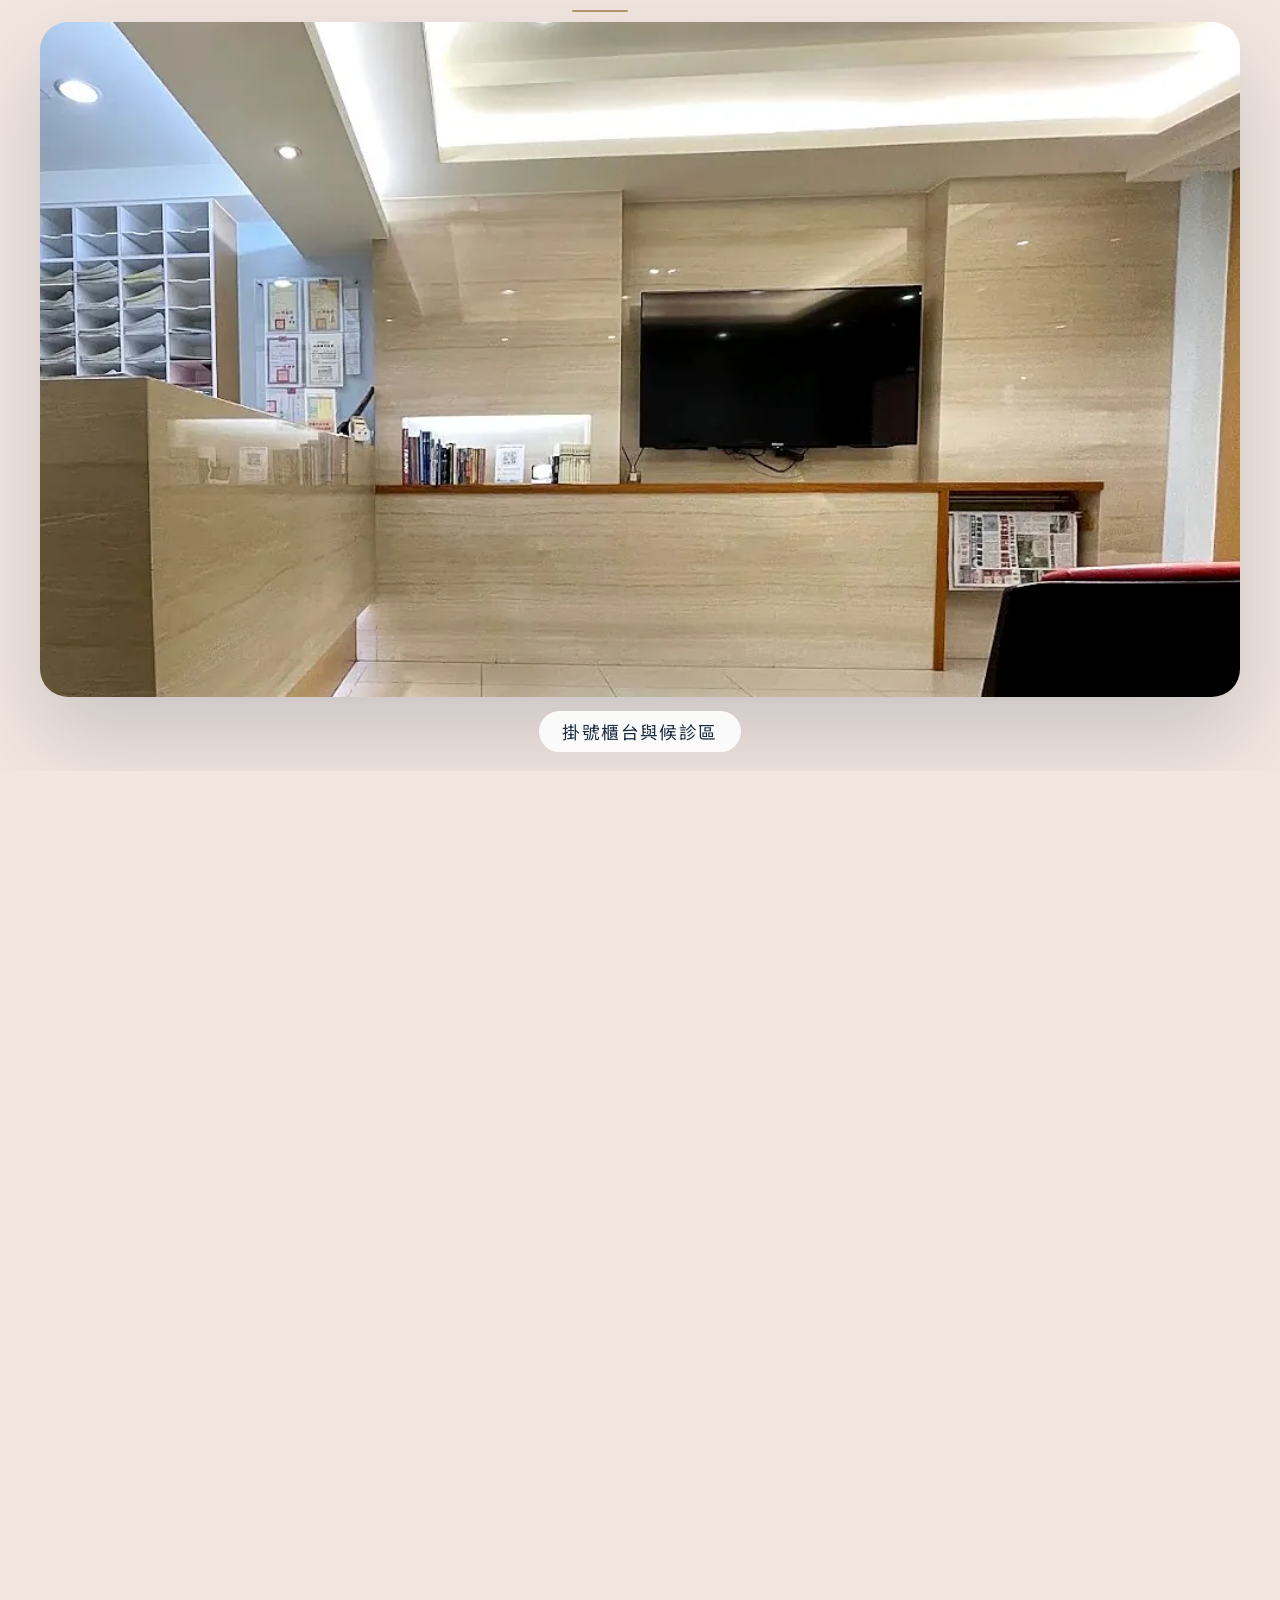
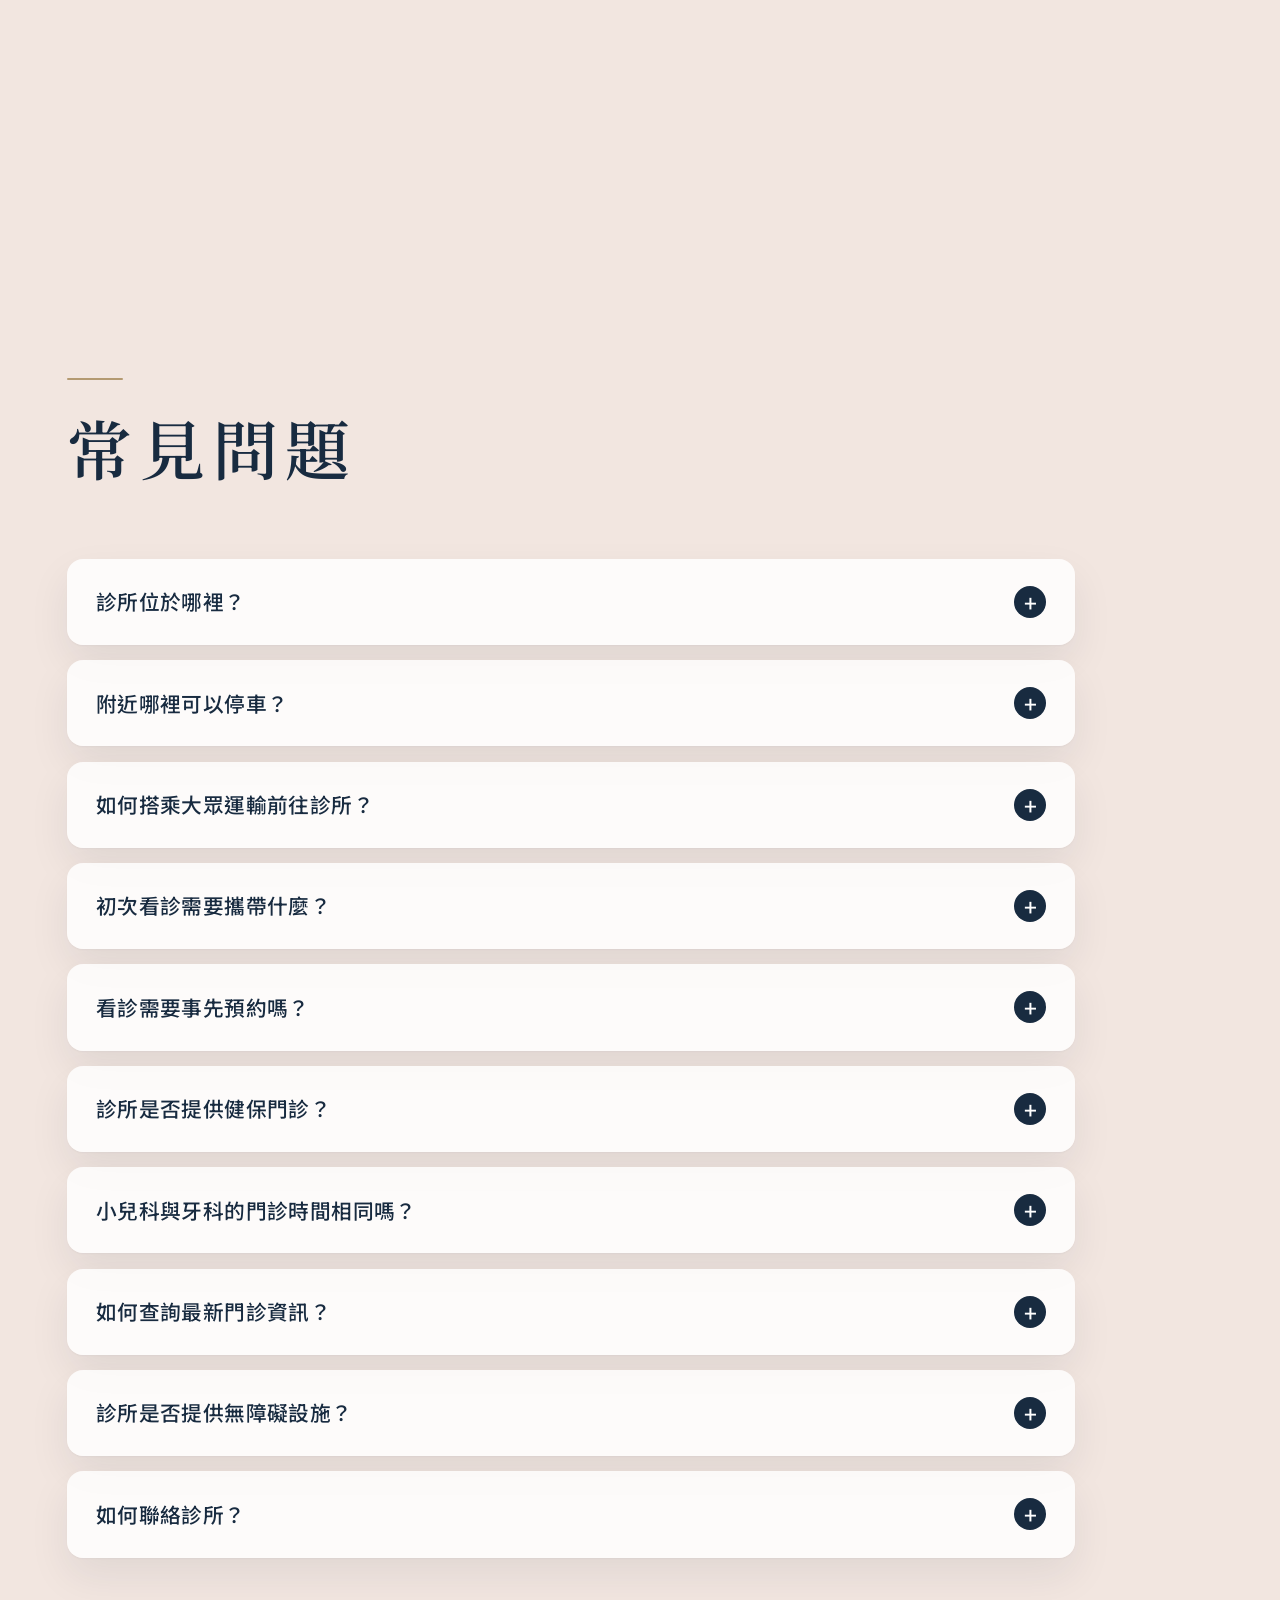
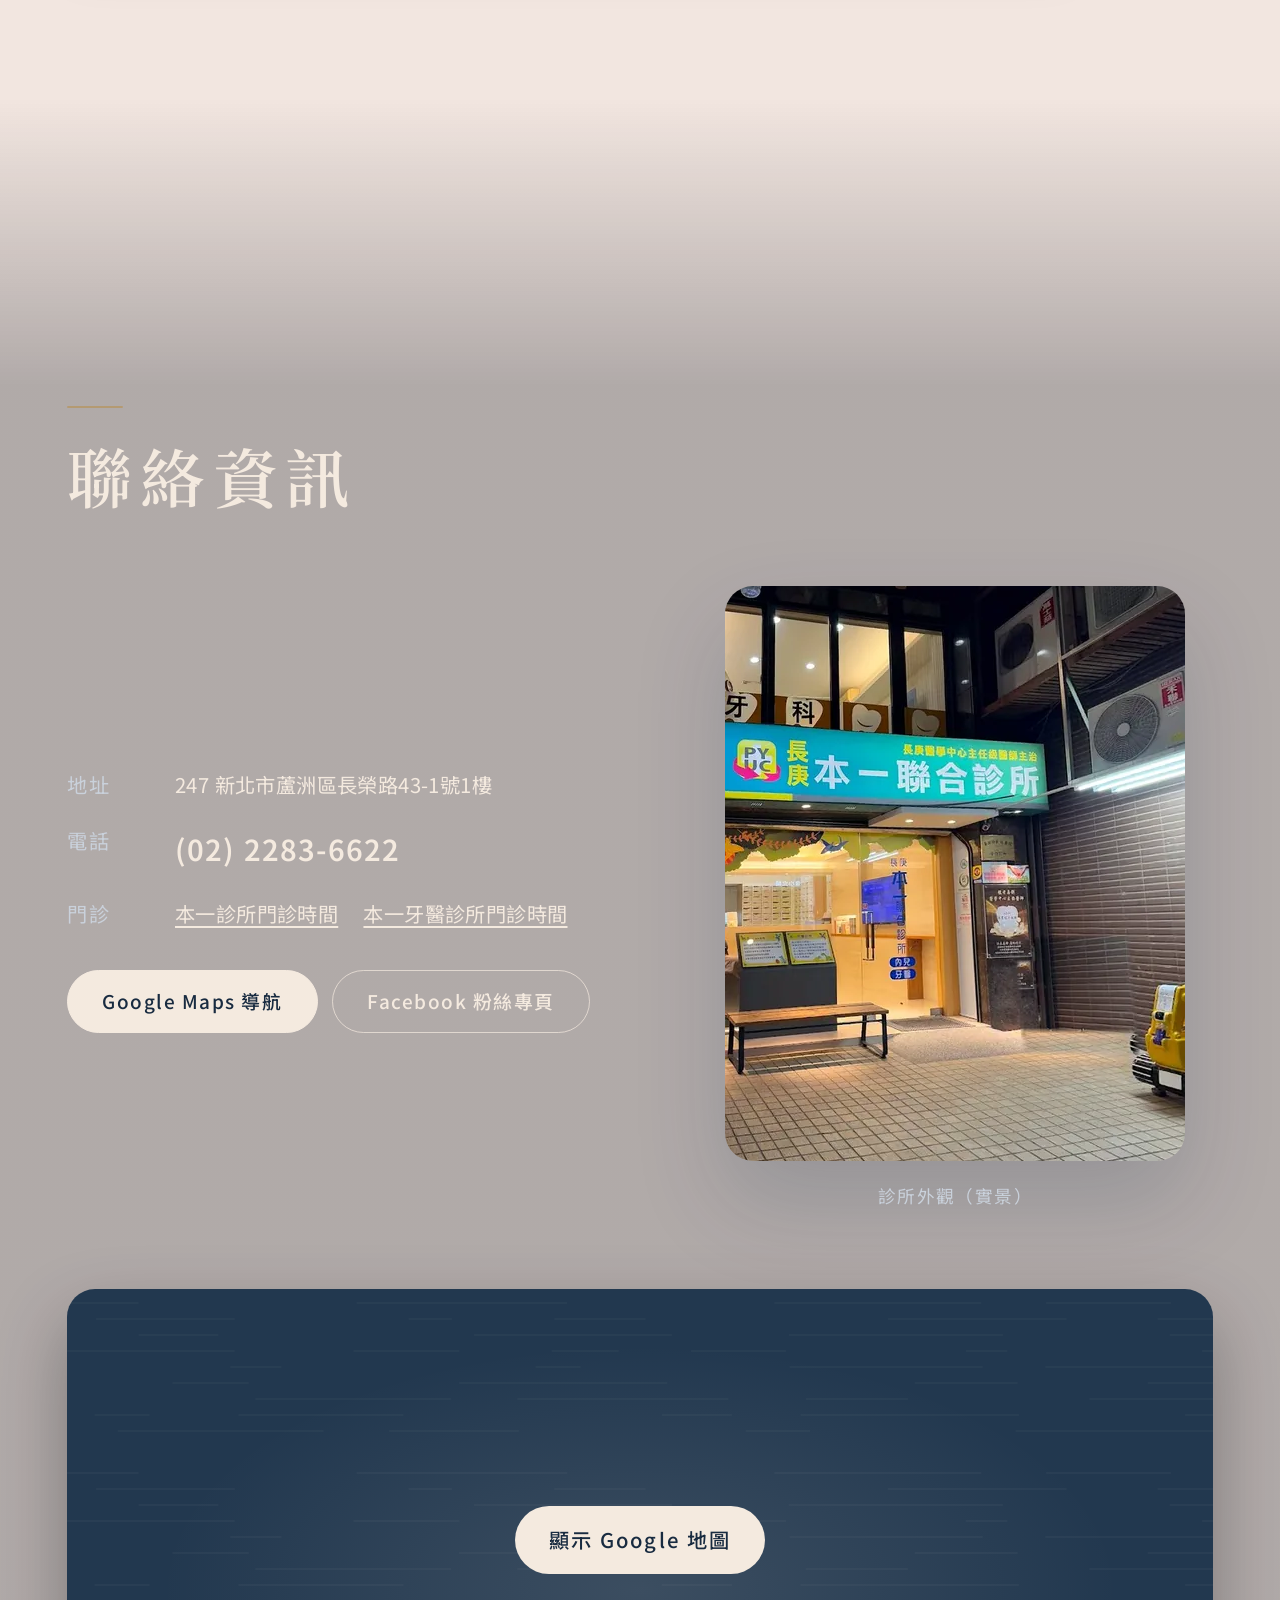
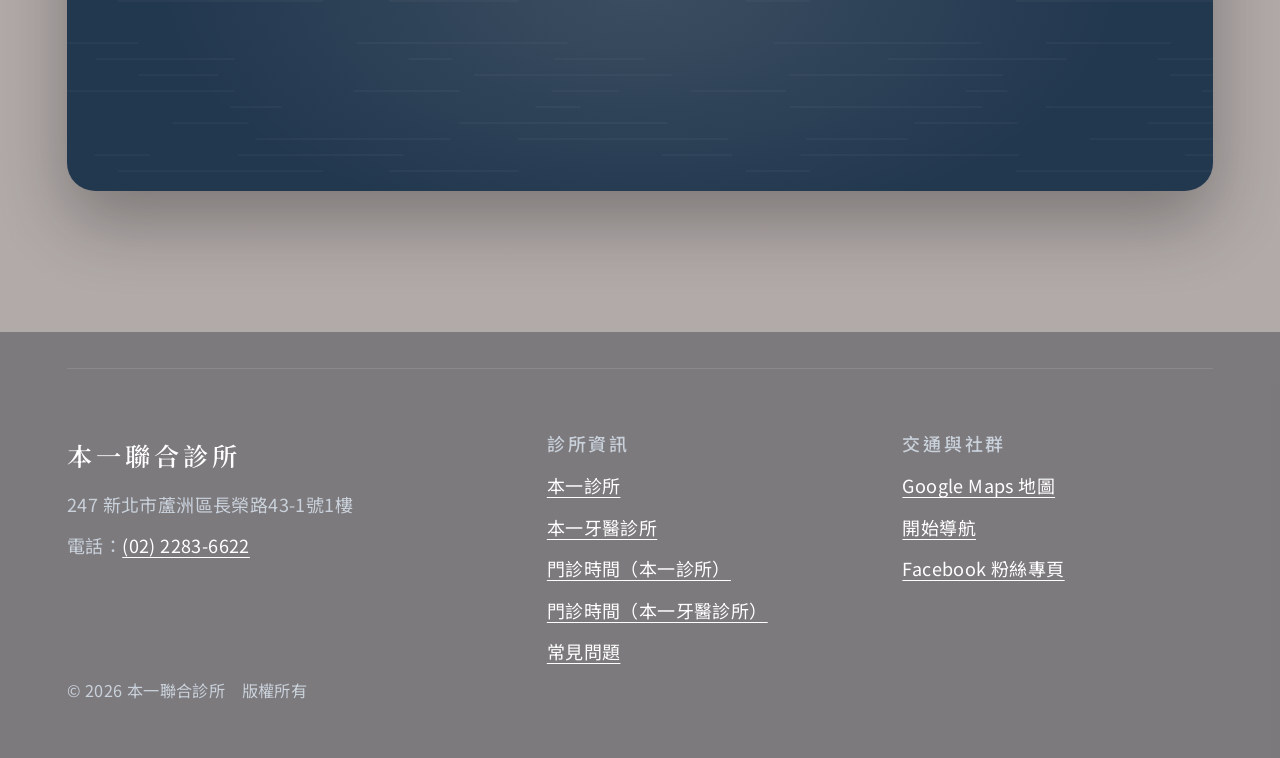
==== commit f0473caa: "Doctor-and-patient illustrations instead of landscape stand-ins - 本一診所 (warm, cute): a pediatrician " ====
--- a/index.html
+++ b/index.html
@@ -364,7 +364,7 @@
         </div>
         <!-- ✏️ 生成示意圖（非本院實景）：替換 assets/images/generated/about.jpg 即可，提示詞見 assets/images/generated/PROMPTS.md -->
         <figure class="photo ratio-3x4">
-          <img src="assets/images/generated/about.jpg" alt="示意圖：自然光灑落的明亮候診空間，木質與石材質感" width="900" height="1200" loading="lazy">
+          <img src="assets/images/generated/about.jpg" alt="示意圖：醫師與牙醫師親切迎接一家人" width="900" height="1200" loading="lazy">
           <figcaption class="photo-note">示意圖</figcaption>
         </figure>
       </div>
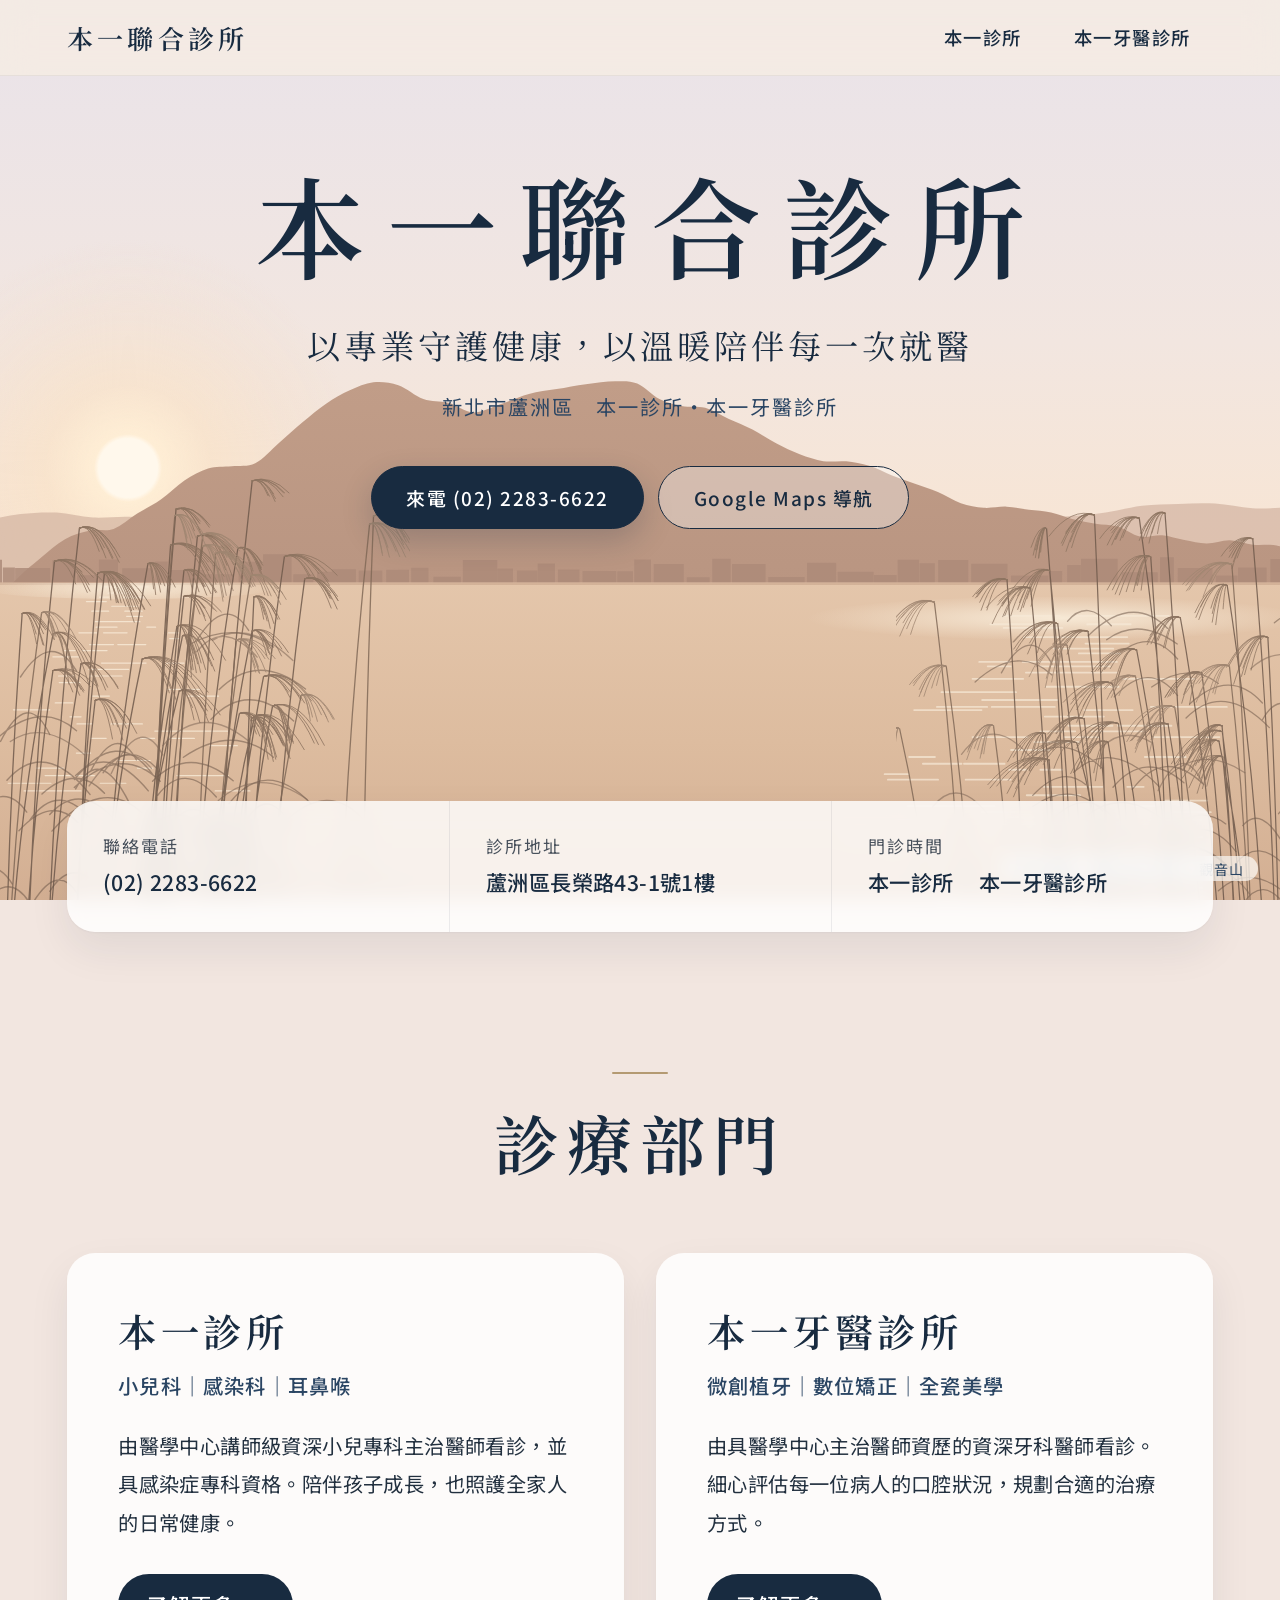
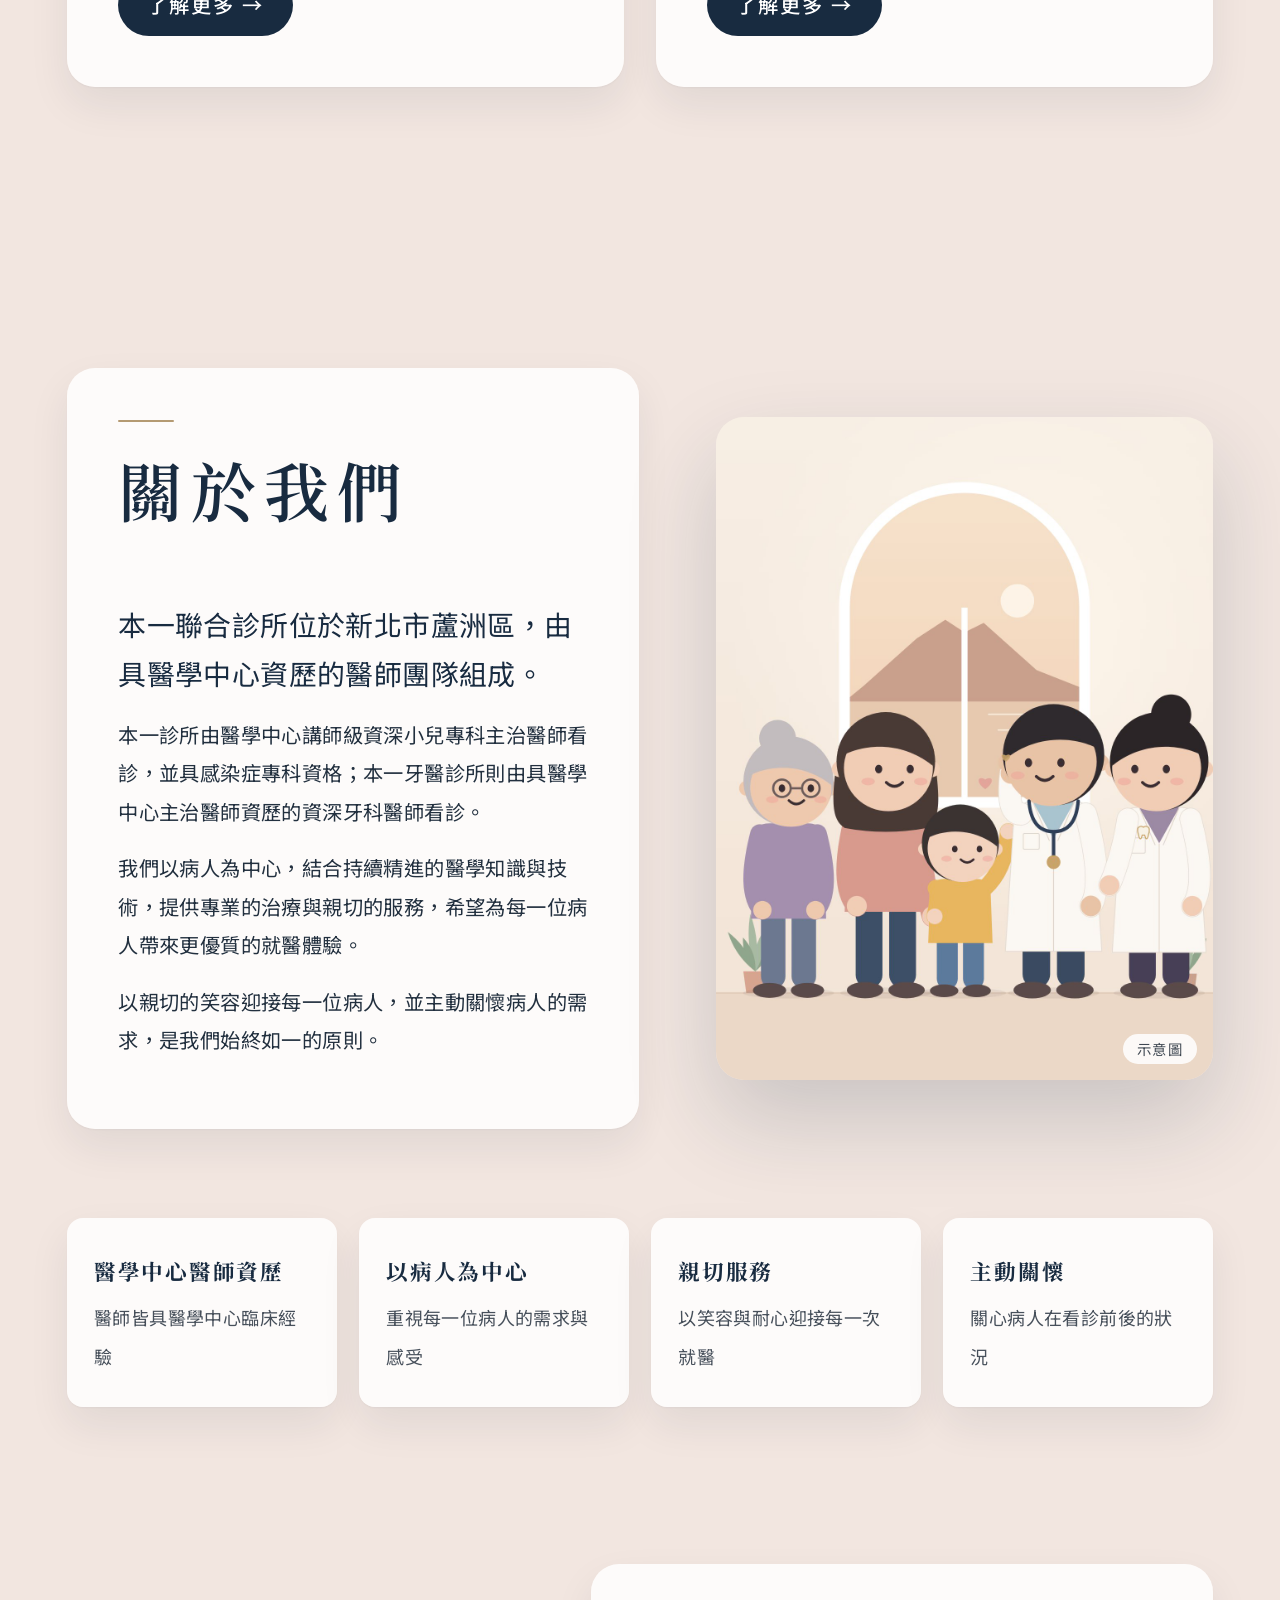
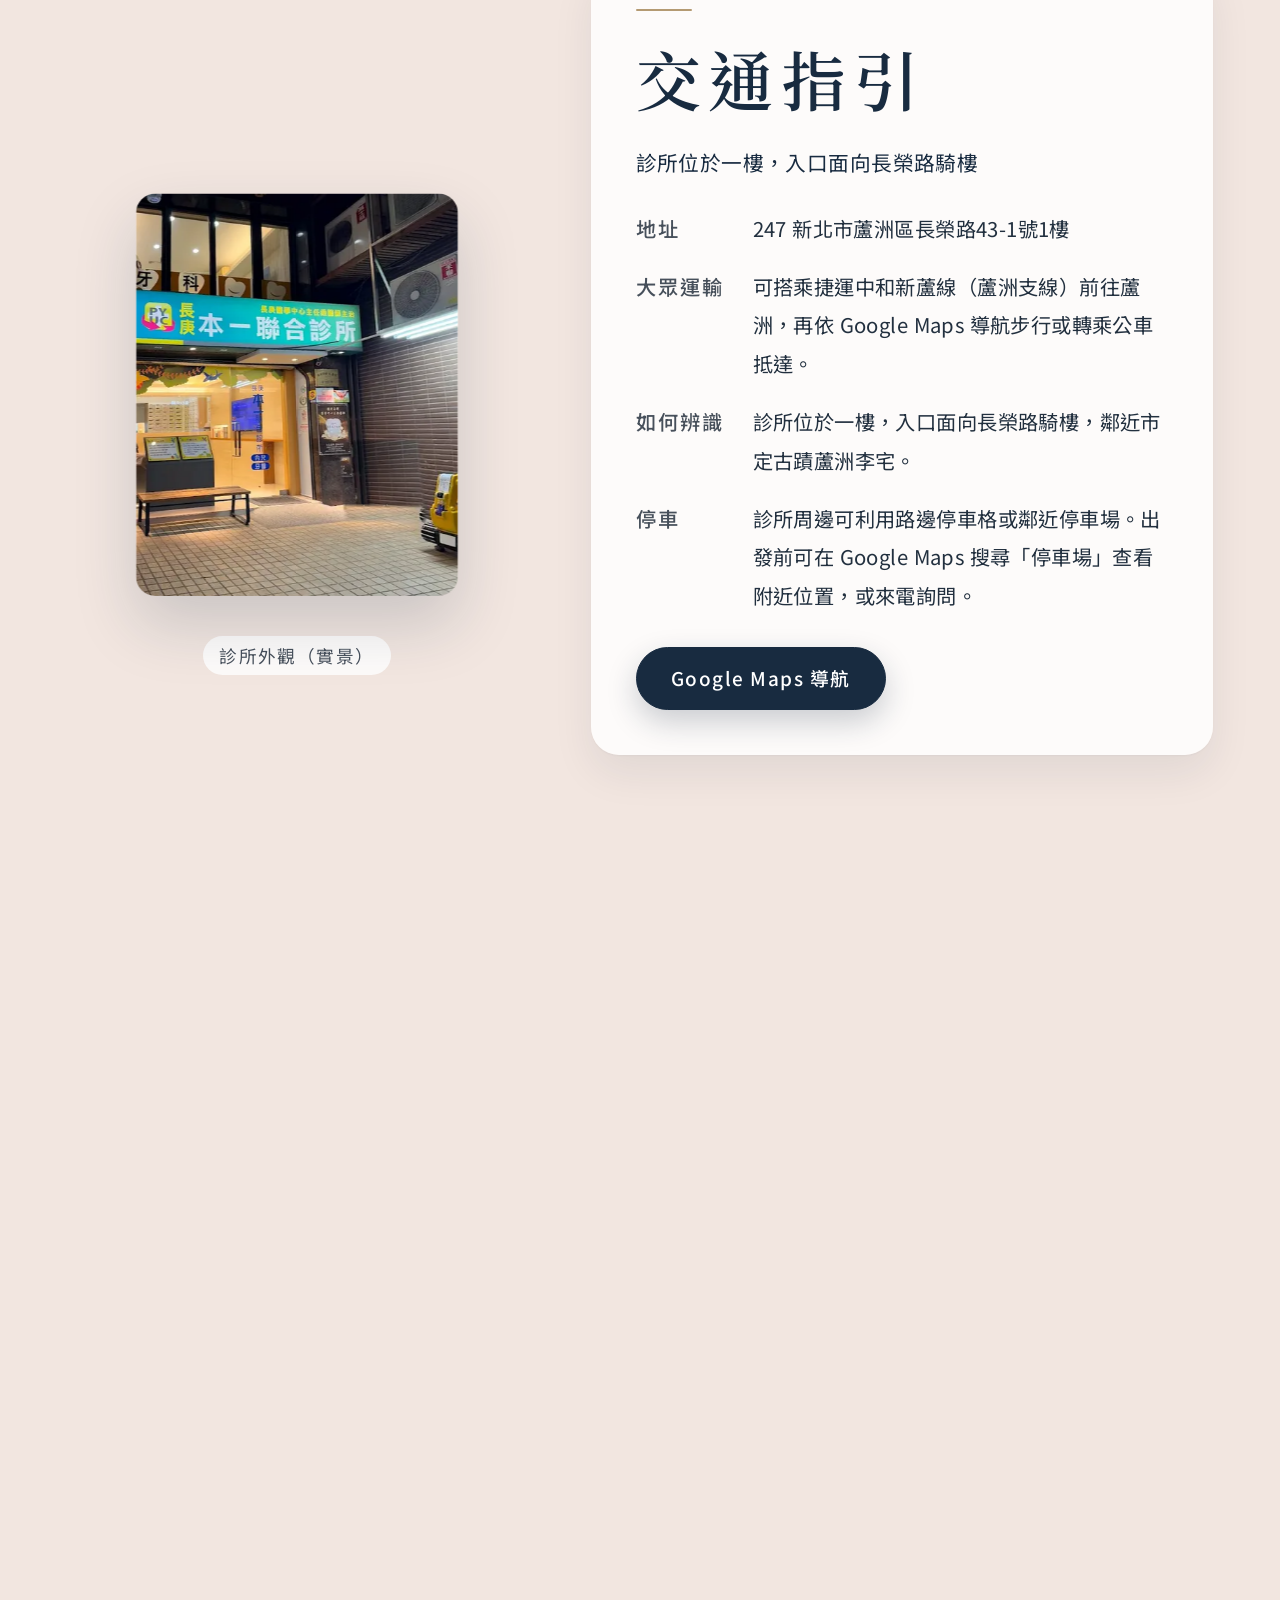
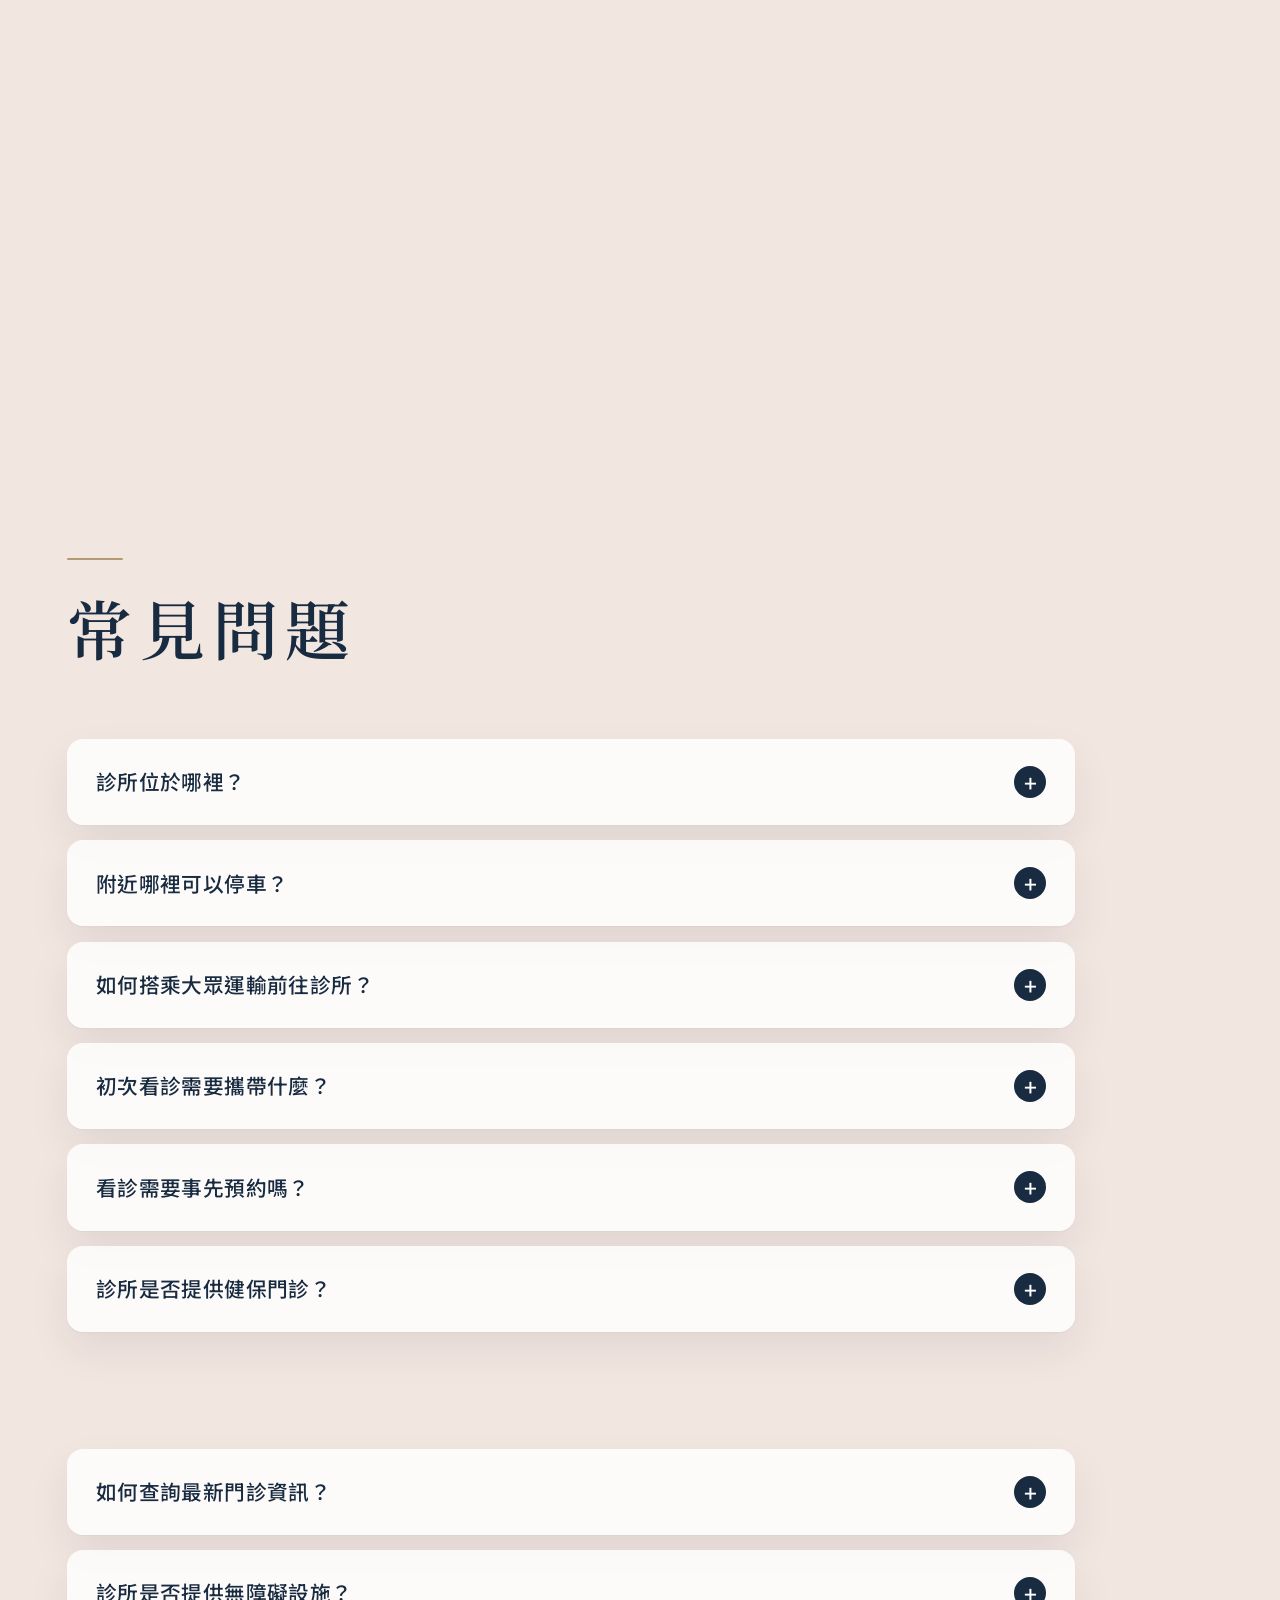
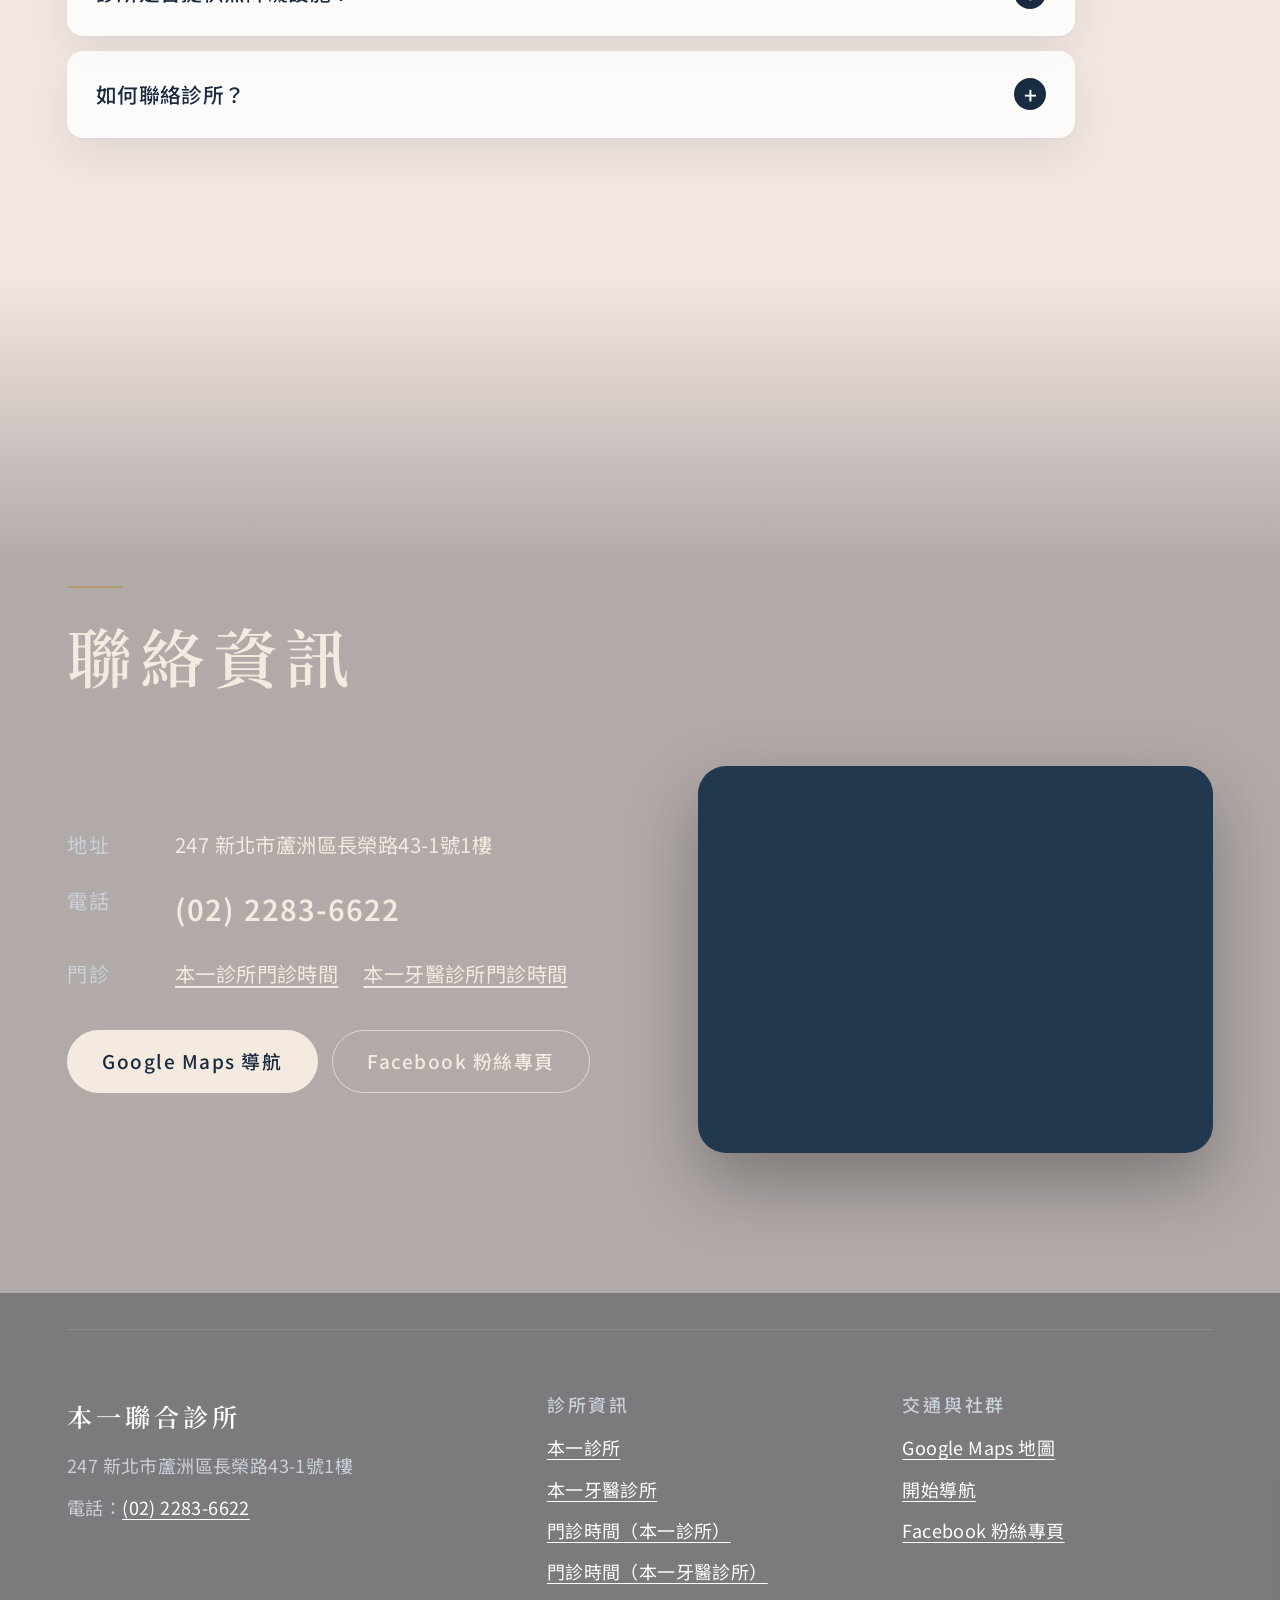
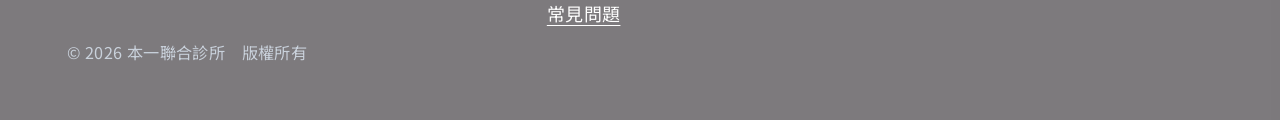
==== commit 1ea641b7: "Replace 診所環境 with 交通指引; show the Google map automatically - Homepage: the waiting-room section and p" ====
--- a/index.html
+++ b/index.html
@@ -377,23 +377,37 @@
     </div>
   </section>
 
-  <!-- ========== 診所環境（捲動時畫面停留，照片逐漸放大） ========== -->
-  <section id="environment" class="pin" aria-labelledby="env-title">
+  <!-- ========== 交通指引（捲動時畫面停留，診所外觀照片放大、說明依序出現） ========== -->
+  <section id="directions" class="pin" aria-labelledby="dir-title">
     <div class="pin-stage">
-      <div class="container section-head center">
-        <h2 id="env-title">診所環境</h2>
-        <p>明亮、整潔的候診空間，讓每一次就醫都更安心</p>
-      </div>
-      <!-- ✏️ 診所環境照片（本院實景照片） -->
-      <figure class="pin-photo">
-        <div class="photo-inner">
-          <picture>
-            <source type="image/webp" srcset="assets/images/photos/interior-640.webp 640w, assets/images/photos/interior.webp 1010w" sizes="(max-width: 720px) 92vw, 1200px">
-            <img src="assets/images/photos/interior.jpg" srcset="assets/images/photos/interior-640.jpg 640w, assets/images/photos/interior.jpg 1010w" sizes="(max-width: 720px) 92vw, 1200px" alt="本一聯合診所的掛號櫃台與候診區，空間明亮整潔" width="1010" height="707" loading="lazy">
-          </picture>
+      <div class="container dir-grid">
+        <!-- ✏️ 診所外觀（本院實景照片，方便抵達時辨認） -->
+        <figure class="dir-photo grow">
+          <div class="photo-inner">
+            <picture>
+              <source type="image/webp" srcset="assets/images/photos/exterior-460.webp 460w, assets/images/photos/exterior.webp 708w" sizes="(max-width: 860px) 92vw, 460px">
+              <img src="assets/images/photos/exterior.jpg" srcset="assets/images/photos/exterior-460.jpg 460w, assets/images/photos/exterior.jpg 708w" sizes="(max-width: 860px) 92vw, 460px" alt="本一聯合診所正面外觀，位於新北市蘆洲區長榮路43-1號1樓" width="708" height="900" loading="lazy">
+            </picture>
+          </div>
+          <figcaption class="photo-caption">診所外觀（實景）</figcaption>
+        </figure>
+        <div class="dir-text">
+          <div class="section-head">
+            <h2 id="dir-title">交通指引</h2>
+            <p>診所位於一樓，入口面向長榮路騎樓</p>
+          </div>
+          <!-- ✏️ 交通指引：內容取自「常見問題」，修改時請一併核對 -->
+          <dl class="dir-list">
+            <div><dt>地址</dt><dd>247 新北市蘆洲區長榮路43-1號1樓</dd></div>
+            <div><dt>大眾運輸</dt><dd>可搭乘捷運中和新蘆線（蘆洲支線）前往蘆洲，再依 Google Maps 導航步行或轉乘公車抵達。</dd></div>
+            <div><dt>如何辨識</dt><dd>診所位於一樓，入口面向長榮路騎樓，鄰近市定古蹟蘆洲李宅。</dd></div>
+            <div><dt>停車</dt><dd>診所周邊可利用路邊停車格或鄰近停車場。出發前可在 Google Maps 搜尋「停車場」查看附近位置，或來電詢問。</dd></div>
+          </dl>
+          <div class="btn-row dir-actions">
+            <a class="btn primary" href="https://www.google.com/maps/dir/?api=1&amp;destination=%E6%96%B0%E5%8C%97%E5%B8%82%E8%98%86%E6%B4%B2%E5%8D%80%E9%95%B7%E6%A6%AE%E8%B7%AF43-1%E8%99%9F" target="_blank" rel="noopener">Google Maps 導航</a>
+          </div>
         </div>
-        <figcaption class="photo-caption"><span>掛號櫃台與候診區</span></figcaption>
-      </figure>
+      </div>
     </div>
   </section>
 
@@ -466,16 +480,9 @@
             <a class="btn" href="https://www.facebook.com/people/%E6%9C%AC%E4%B8%80%E8%81%AF%E5%90%88%E8%A8%BA%E6%89%80/61555037387643/" target="_blank" rel="noopener">Facebook 粉絲專頁</a>
           </div>
         </div>
-        <!-- ✏️ 診所外觀（本院實景照片，方便抵達時辨認） -->
-        <figure class="photo storefront ratio-4x5">
-          <picture>
-            <source type="image/webp" srcset="assets/images/photos/exterior-460.webp 460w, assets/images/photos/exterior.webp 708w" sizes="(max-width: 860px) 92vw, 460px">
-            <img src="assets/images/photos/exterior.jpg" srcset="assets/images/photos/exterior-460.jpg 460w, assets/images/photos/exterior.jpg 708w" sizes="(max-width: 860px) 92vw, 460px" alt="本一聯合診所正面外觀，位於新北市蘆洲區長榮路43-1號1樓" width="708" height="900" loading="lazy">
-          </picture>
-          <figcaption class="photo-caption">診所外觀（實景）</figcaption>
-        </figure>
-      </div>
-      <a class="map-frame" href="https://www.google.com/maps/search/?api=1&amp;query=%E6%96%B0%E5%8C%97%E5%B8%82%E8%98%86%E6%B4%B2%E5%8D%80%E9%95%B7%E6%A6%AE%E8%B7%AF43-1%E8%99%9F" target="_blank" rel="noopener" data-embed="https://www.google.com/maps?q=%E6%96%B0%E5%8C%97%E5%B8%82%E8%98%86%E6%B4%B2%E5%8D%80%E9%95%B7%E6%A6%AE%E8%B7%AF43-1%E8%99%9F&amp;output=embed" data-title="本一聯合診所位置地圖"><span>顯示 Google 地圖</span></a>
+        <!-- Google 地圖（自動顯示） -->
+        <div class="map-frame in-grid"><iframe src="https://www.google.com/maps?q=%E6%96%B0%E5%8C%97%E5%B8%82%E8%98%86%E6%B4%B2%E5%8D%80%E9%95%B7%E6%A6%AE%E8%B7%AF43-1%E8%99%9F&amp;output=embed" title="本一聯合診所位置地圖" loading="lazy" referrerpolicy="no-referrer-when-downgrade" allowfullscreen></iframe></div>
+      </div>
     </div>
   </section>
 
--- a/assets/css/style.css
+++ b/assets/css/style.css
@@ -253,10 +253,23 @@
 .wide-photo { width: min(1320px, calc(100% - 2rem)); margin: 0 auto; }
 @media (max-width: 720px) { .wide-photo .photo-inner img { aspect-ratio: 4 / 3; } }
 
-/* ---------- 診所環境（固定畫面＋照片放大） ---------- */
-.pin-photo { width: min(1200px, calc(100% - 2rem)); margin: 0 auto; }
-.pin-photo img { aspect-ratio: 16 / 9; object-position: center 40%; }
-@media (max-width: 720px) { .pin-photo img { aspect-ratio: 4 / 5; } }
+/* ---------- 交通指引：診所外觀照片＋抵達方式 ---------- */
+.dir-grid { display: grid; grid-template-columns: minmax(0, 0.85fr) minmax(0, 1.15fr); gap: clamp(2rem, 5vw, 4.5rem); align-items: center; }
+.dir-photo { margin: 0; }
+.dir-photo img { aspect-ratio: 4 / 5; object-position: center 35%; }
+.dir-photo .photo-caption { width: fit-content; margin: 1rem auto 0; padding: 0.15rem 0.9rem; border-radius: 999px; background: var(--panel); color: var(--muted); }
+.dir-text { background: var(--panel); border-radius: var(--radius-lg); padding: clamp(1.5rem, 3.5vw, 2.75rem); box-shadow: var(--shadow); }
+.dir-text .section-head { margin-bottom: 1.5rem; }
+.dir-text .section-head p { color: var(--navy); }
+.dir-list { margin: 0 0 1.75rem; display: grid; gap: 1.1rem; }
+.dir-list > div { display: grid; grid-template-columns: 5.5rem minmax(0, 1fr); gap: 1rem; }
+.dir-list dt { color: var(--muted); letter-spacing: 0.1em; font-weight: 500; }
+.dir-list dd { margin: 0; }
+@media (max-width: 860px) {
+  .dir-grid { grid-template-columns: 1fr; }
+  .dir-photo { max-width: 460px; width: 100%; justify-self: center; }
+  .dir-list > div { grid-template-columns: 1fr; gap: 0.1rem; }
+}
 
 /* ---------- 診療項目 ---------- */
 .service-grid { display: grid; grid-template-columns: repeat(auto-fit, minmax(240px, 1fr)); gap: 1.25rem; }
@@ -340,15 +353,11 @@
 .storefront { max-width: 460px; justify-self: center; width: 100%; }
 .storefront .photo-caption { color: var(--on-night-muted); }
 
-/* 地圖：點選後才載入 Google 地圖（節省流量）；未執行 JavaScript 時直接開啟 Google Maps */
+/* 地圖：直接嵌入 Google 地圖，捲動到附近時才載入（loading="lazy"） */
 .map-frame { display: block; width: 100%; aspect-ratio: 16 / 7; margin-top: clamp(3rem, 6vw, 5rem); border-radius: var(--radius-lg); overflow: hidden; position: relative;
-  background: radial-gradient(ellipse 60% 70% at 50% 60%, rgba(244, 234, 223, 0.12), rgba(244, 234, 223, 0) 70%), #22384F; box-shadow: 0 30px 70px rgba(0, 0, 0, 0.3); }
+  background: #22384F; box-shadow: 0 30px 70px rgba(0, 0, 0, 0.3); }
 .map-frame iframe { width: 100%; height: 100%; border: 0; display: block; }
-a.map-frame { text-decoration: none; display: grid; place-items: center; }
-a.map-frame::before { content: ""; position: absolute; inset: 0; background-color: #F4EADF; opacity: 0.35;
-  -webkit-mask: url("../images/bg/ripples.svg") center / 1600px 170px repeat; mask: url("../images/bg/ripples.svg") center / 1600px 170px repeat; }
-a.map-frame span { position: relative; padding: 0.8rem 1.9rem; border-radius: 999px; background: var(--on-night); color: var(--navy); font-weight: 500; letter-spacing: 0.1em; transition: transform 0.3s var(--ease); }
-a.map-frame:hover span { transform: scale(1.04); }
+.map-frame.in-grid { margin-top: 0; aspect-ratio: 4 / 3; }
 @media (max-width: 720px) { .map-frame { aspect-ratio: 4 / 3; } }
 
 .site-footer { background: var(--night-sky); color: var(--on-night-muted); padding: 2rem 0 2.5rem; font-size: 1rem; }
@@ -386,7 +395,7 @@
 
 /* --- 進場（時間型） --- */
 .js main :where(.dept-card, .pillars li, .service, .other-services, .doctor, .hours-wrap > div, .call-note,
-  .faq details, .contact-grid > *, .quick-info, .about-text > p, .intro-text > p, .narrow > p, .photo, .map-frame) {
+  .faq details, .contact-grid > *, .quick-info, .about-text > p, .intro-text > p, .narrow > p, .photo, .map-frame, .dir-list > div, .dir-actions) {
   opacity: 0; transform: translate3d(0, 64px, 0);
   transition: opacity 1s var(--ease) var(--d, 0s), transform 1.2s var(--ease) var(--d, 0s);
 }
@@ -410,7 +419,7 @@
 /* --- 與捲動同步（.fx） --- */
 .fx .sky-scene .sky, .fx .sun-x, .fx .sun-y, .fx .glint-x, .fx .night-veil, .fx .land-back, .fx .land-reeds,
 .fx .hero-content, .fx .page-hero-grid, .fx .hero-credit, .fx .grow .photo-inner,
-.fx .pin-stage .section-head, .fx .pin-photo .photo-inner, .fx .pin-photo .photo-caption {
+.fx .pin .photo-inner, .fx .pin .dir-list > div, .fx .pin .dir-actions {
   animation-duration: 1s; animation-timing-function: linear; animation-fill-mode: both;
 }
 .fx .sky-noon { animation-name: sd-day-noon; }
@@ -451,21 +460,25 @@
 @keyframes sd-hero-fade { 0% { opacity: 1; } 25%, 100% { opacity: 0; } }
 @keyframes sd-grow { from { opacity: 0.35; transform: scale(0.72); } to { opacity: 1; transform: none; } }
 
-/* 固定畫面：「診所環境」停留在畫面中，照片由小放大，標題淡出、說明淡入 */
-.fx .pin { height: 210vh; padding: 0; }
-.fx .pin-stage { position: sticky; top: var(--header-h); height: calc(100vh - var(--header-h)); overflow: hidden; display: grid; place-items: center; }
-.fx .pin-stage .section-head { position: absolute; top: clamp(1.5rem, 7vh, 4.5rem); left: 0; right: 0; margin: 0; animation-name: sd-pin-head; }
-.fx .pin-photo { width: min(1200px, calc(100vw - 2rem), calc((100vh - var(--header-h) - 3rem) * 16 / 9)); }
-.fx .pin-photo .photo-inner { animation-name: sd-pin-photo; transform-origin: 50% 50%; }
-.fx .pin-photo .photo-caption { position: absolute; left: 0; right: 0; bottom: 1.25rem; margin: 0; animation-name: sd-pin-cap; }
-.fx .pin-photo .photo-caption span { background: rgba(255, 255, 255, 0.88); color: var(--navy); padding: 0.45rem 1.3rem; border-radius: 999px; }
-@media (max-width: 720px) {
-  .fx .pin { height: 180vh; }
-  .fx .pin-photo { width: min(calc(100vw - 2rem), calc((100vh - var(--header-h) - 2rem) * 4 / 5)); }
-}
-@keyframes sd-pin-head { 0%, 30% { opacity: 1; transform: none; } 55%, 100% { opacity: 0; transform: translate3d(0, -48px, 0); } }
-@keyframes sd-pin-photo { 0% { transform: translate3d(0, 24%, 0) scale(0.52); } 62%, 100% { transform: none; } }
-@keyframes sd-pin-cap { 0%, 58% { opacity: 0; transform: translate3d(0, 24px, 0); } 78%, 100% { opacity: 1; transform: none; } }
+/* 固定畫面：「交通指引」停留在畫面中，診所外觀照片由小放大，抵達方式依序出現。
+   手機或較矮的畫面不固定，改為照片進入畫面時放大（.grow）、說明依序淡入。 */
+@media (min-width: 861px) and (min-height: 700px) {
+  .fx .pin { height: 230vh; padding: 0; }
+  .fx .pin-stage { position: sticky; top: var(--header-h); height: calc(100vh - var(--header-h)); display: grid; align-items: center; }
+  .fx .dir-photo img { max-height: calc(100vh - var(--header-h) - 7rem); width: auto; margin: 0 auto; }
+  .fx .pin .dir-photo .photo-inner { animation-name: sd-pin-photo; transform-origin: 50% 60%; }
+  .fx .pin .dir-list > div:nth-child(1) { animation-name: sd-pin-i1; }
+  .fx .pin .dir-list > div:nth-child(2) { animation-name: sd-pin-i2; }
+  .fx .pin .dir-list > div:nth-child(3) { animation-name: sd-pin-i3; }
+  .fx .pin .dir-list > div:nth-child(4) { animation-name: sd-pin-i4; }
+  .fx .pin .dir-actions { animation-name: sd-pin-i5; }
+}
+@keyframes sd-pin-photo { 0% { transform: translate3d(0, 8%, 0) scale(0.7); } 55%, 100% { transform: none; } }
+@keyframes sd-pin-i1 { 0%, 16% { opacity: 0; transform: translate3d(0, 28px, 0); } 30%, 100% { opacity: 1; transform: none; } }
+@keyframes sd-pin-i2 { 0%, 26% { opacity: 0; transform: translate3d(0, 28px, 0); } 40%, 100% { opacity: 1; transform: none; } }
+@keyframes sd-pin-i3 { 0%, 36% { opacity: 0; transform: translate3d(0, 28px, 0); } 50%, 100% { opacity: 1; transform: none; } }
+@keyframes sd-pin-i4 { 0%, 46% { opacity: 0; transform: translate3d(0, 28px, 0); } 60%, 100% { opacity: 1; transform: none; } }
+@keyframes sd-pin-i5 { 0%, 56% { opacity: 0; transform: translate3d(0, 28px, 0); } 70%, 100% { opacity: 1; transform: none; } }
 
 /* 原生支援時以 CSS 驅動；main.js 改用備援方式時會加上 .fx-js，此段即不套用 */
 @supports (animation-timeline: scroll()) and (timeline-scope: --a) {
@@ -479,13 +492,13 @@
   .fx:not(.fx-js) .grow { view-timeline: --grow block; }
   .fx:not(.fx-js) .grow .photo-inner { animation-timeline: --grow; animation-range: entry 0% cover 50%; }
   .fx:not(.fx-js) .pin { view-timeline: --pin block; }
-  .fx:not(.fx-js) .pin-stage .section-head, .fx:not(.fx-js) .pin-photo .photo-inner, .fx:not(.fx-js) .pin-photo .photo-caption { animation-timeline: --pin; animation-range: contain 0% contain 100%; }
+  .fx:not(.fx-js) .pin .dir-photo .photo-inner, .fx:not(.fx-js) .pin .dir-list > div, .fx:not(.fx-js) .pin .dir-actions { animation-timeline: --pin; animation-range: contain 0% contain 100%; }
 }
 
 /* 開啟「減少動態效果」：全部靜態顯示 */
 @media (prefers-reduced-motion: reduce) {
   .js main :is(.dept-card, .pillars li, .service, .other-services, .doctor, .hours-wrap > div, .call-note, .faq details,
-    .contact-grid > *, .quick-info, .about-text > p, .intro-text > p, .narrow > p, .photo, .map-frame, .section-head h2, .section-head h2 .ln, .section-head p),
+    .contact-grid > *, .quick-info, .about-text > p, .intro-text > p, .narrow > p, .photo, .map-frame, .dir-list > div, .dir-actions, .section-head h2, .section-head h2 .ln, .section-head p),
   .js main .section-head::before, .js .hero-content > *, .js .page-hero-grid > *, .js .tagline .ln {
     opacity: 1 !important; transform: none !important; animation: none !important; transition: none !important;
   }
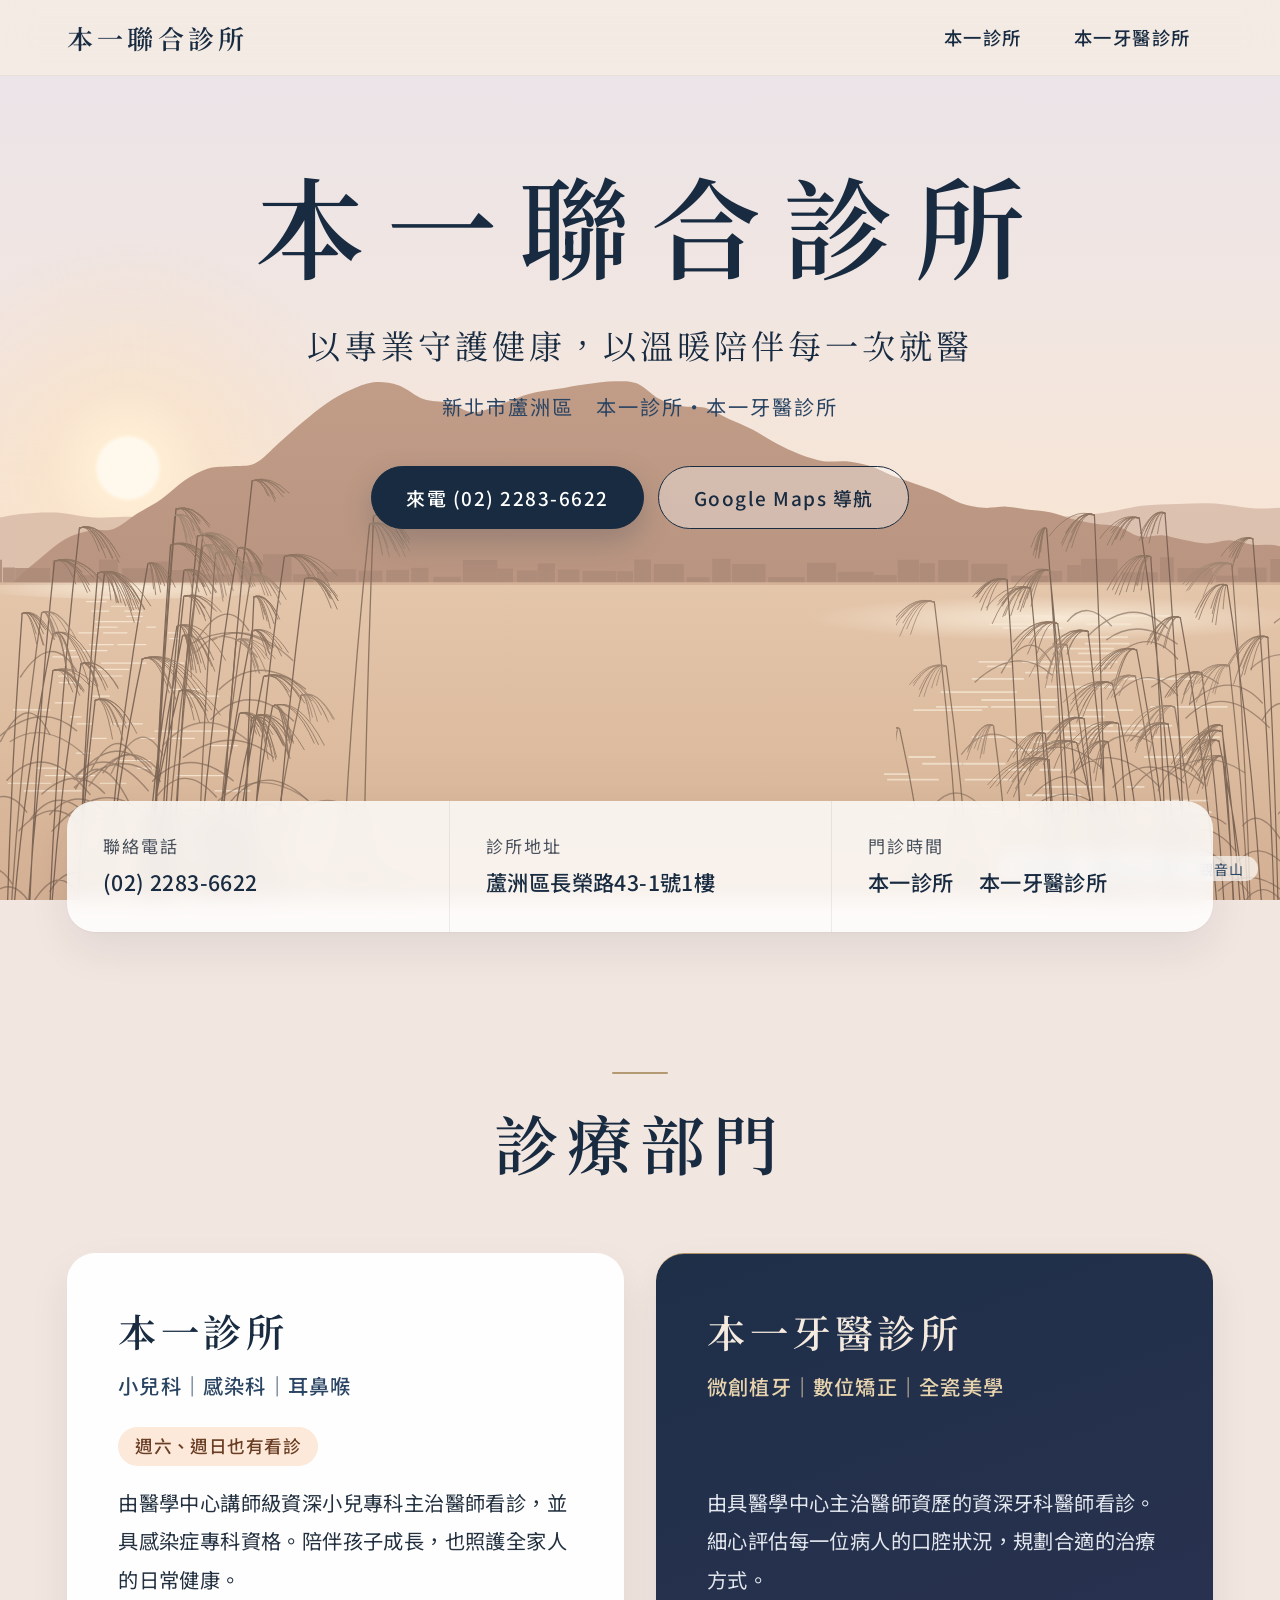
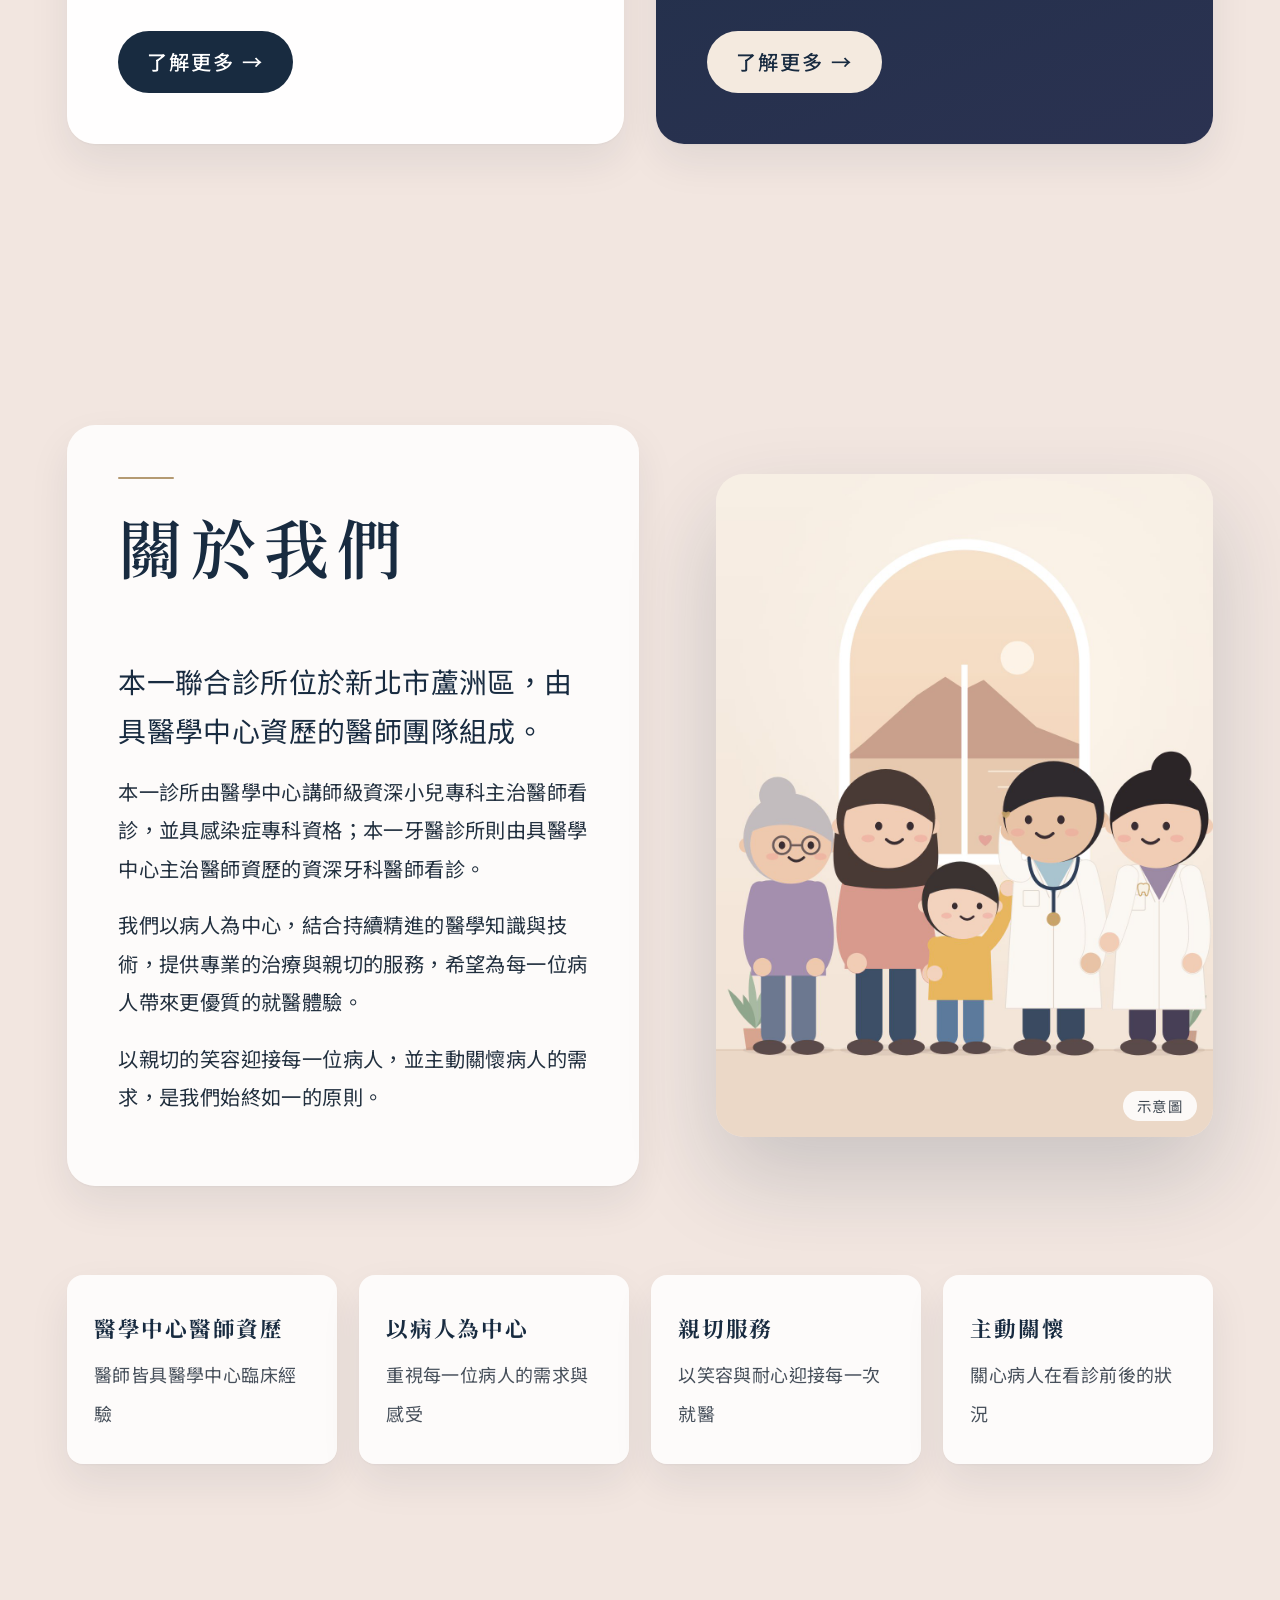
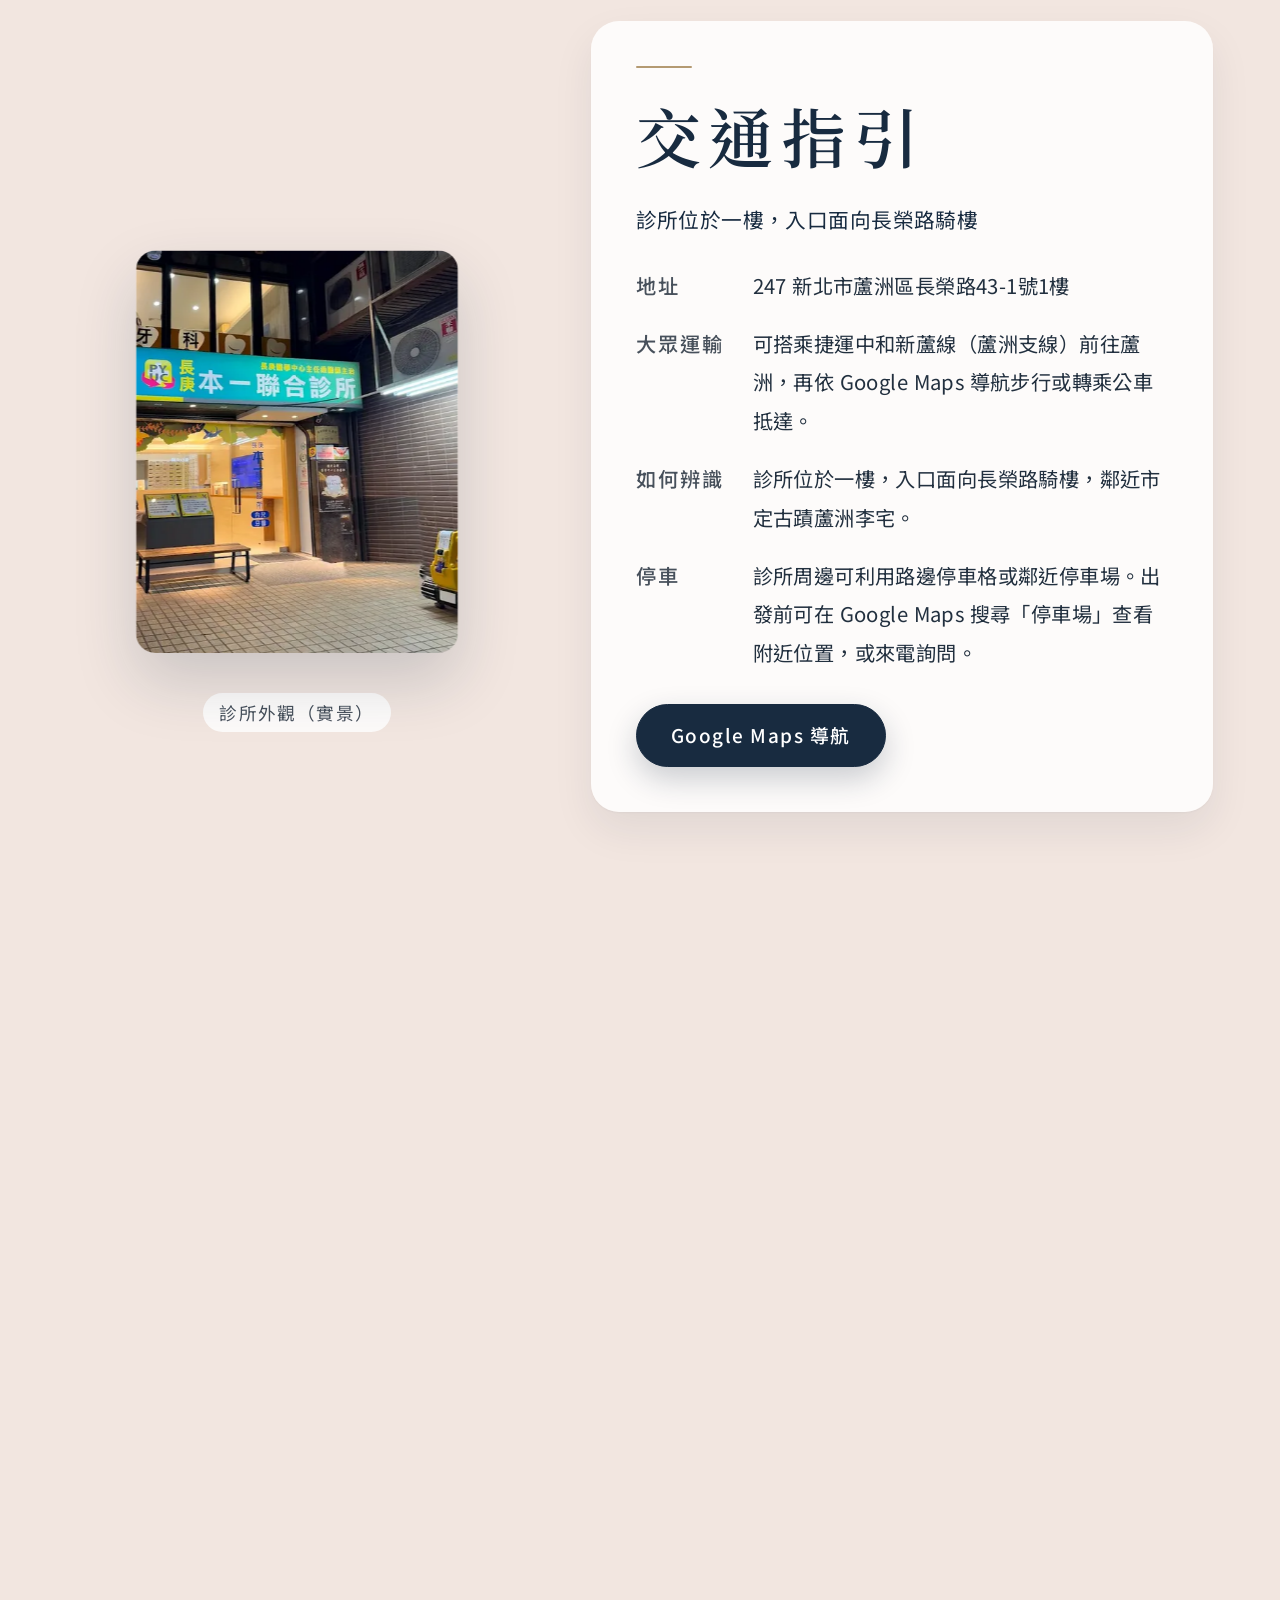
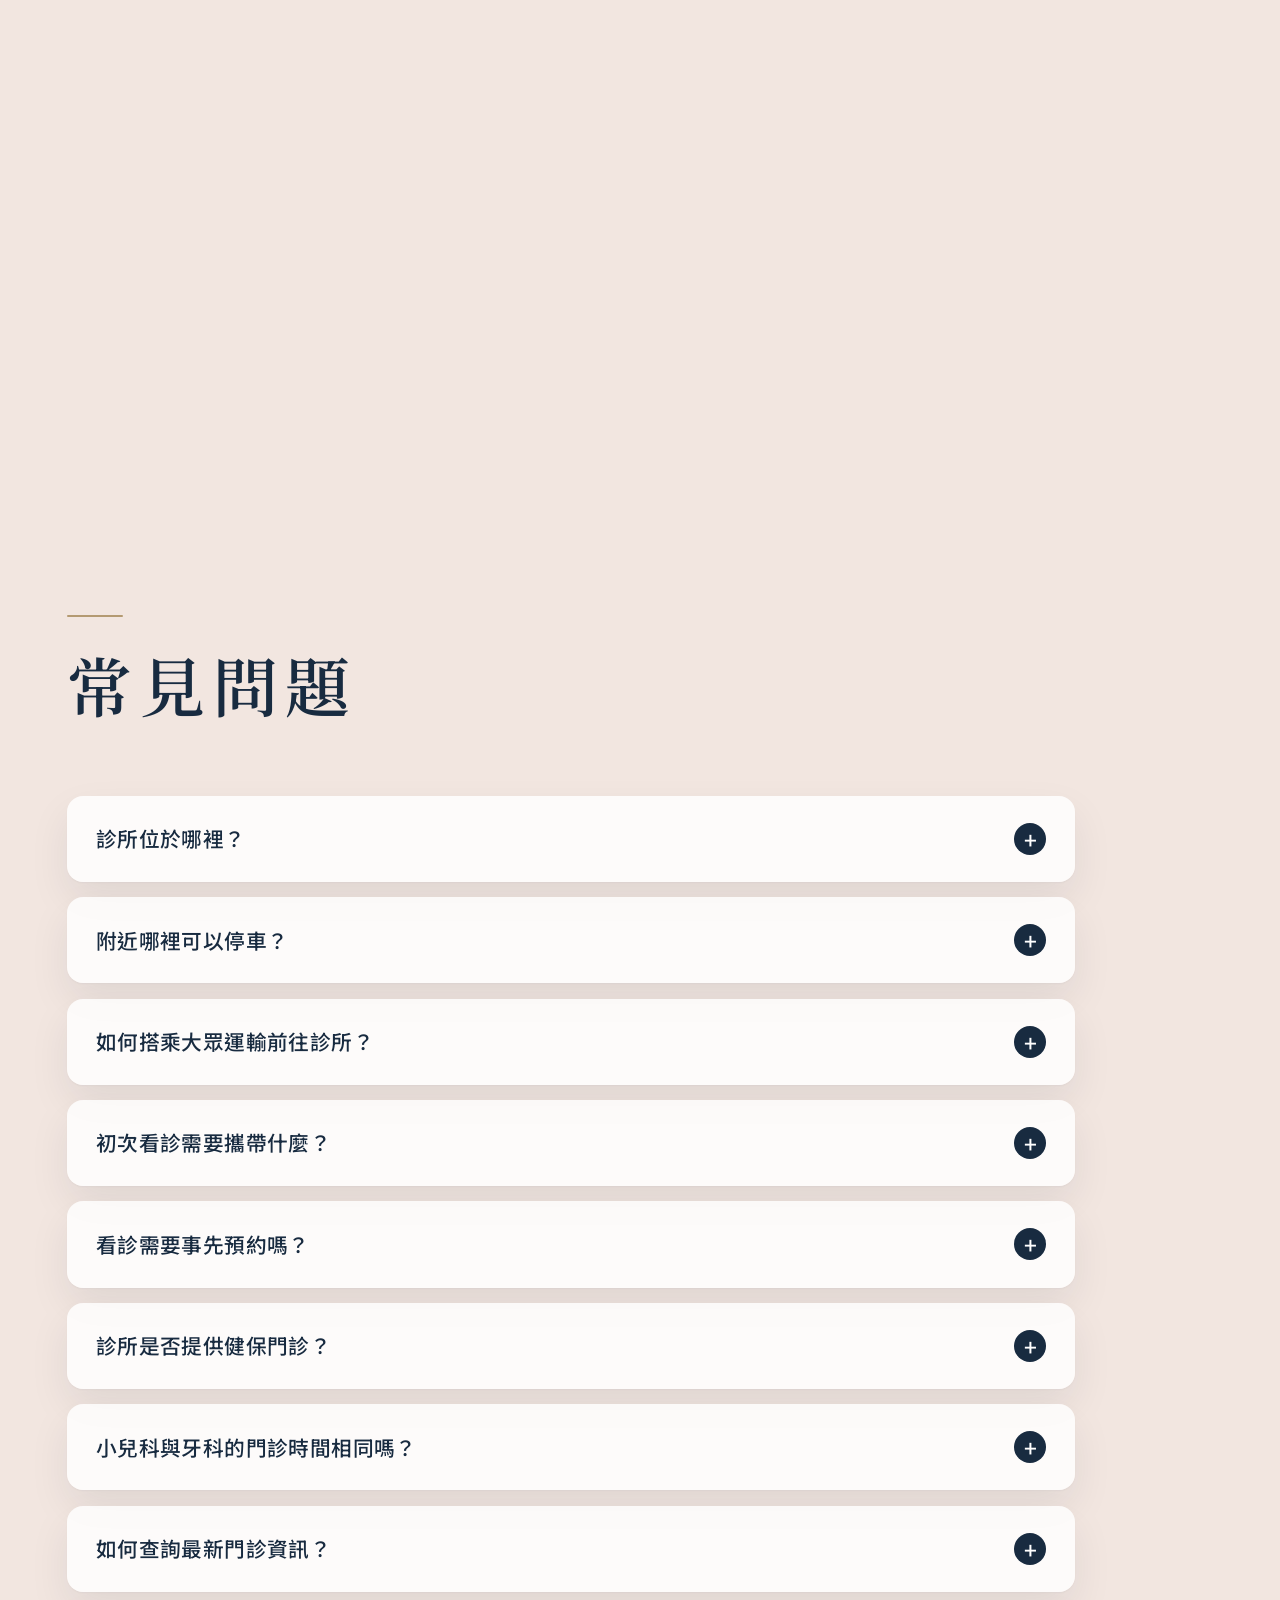
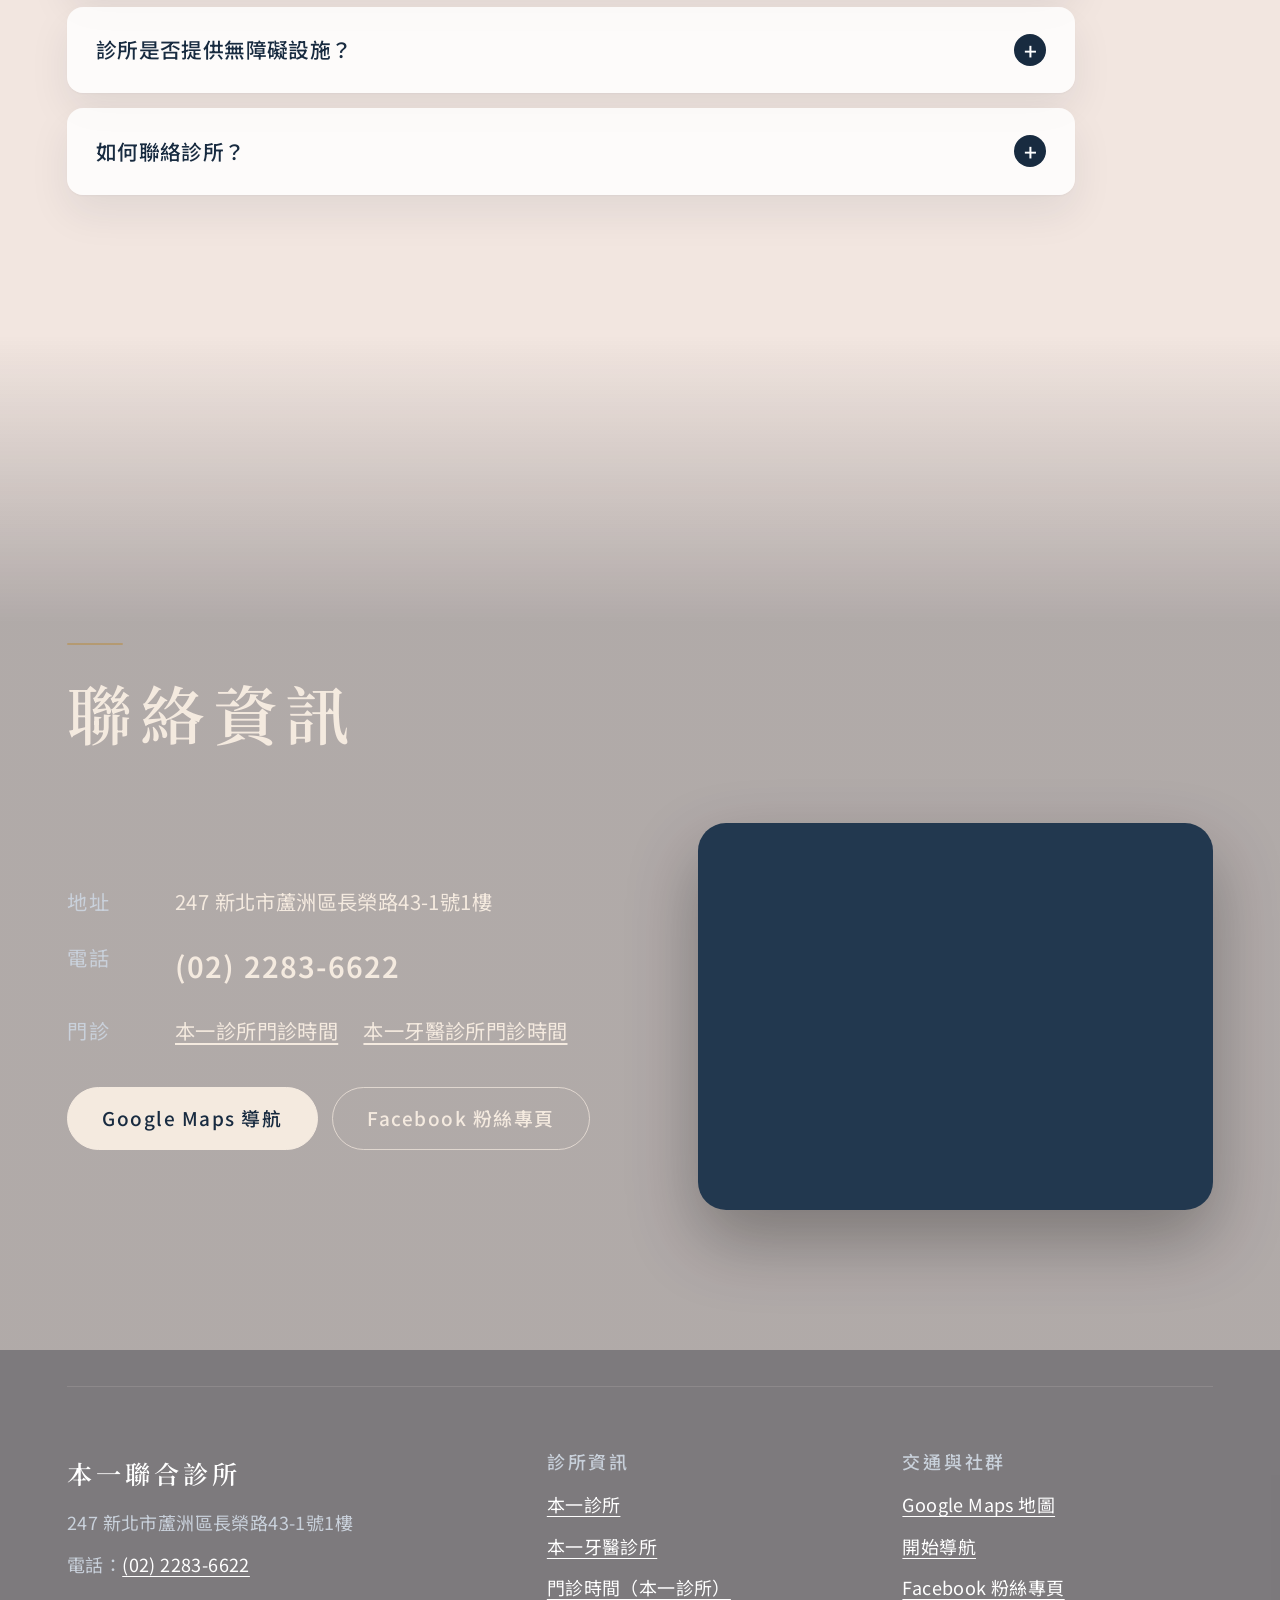
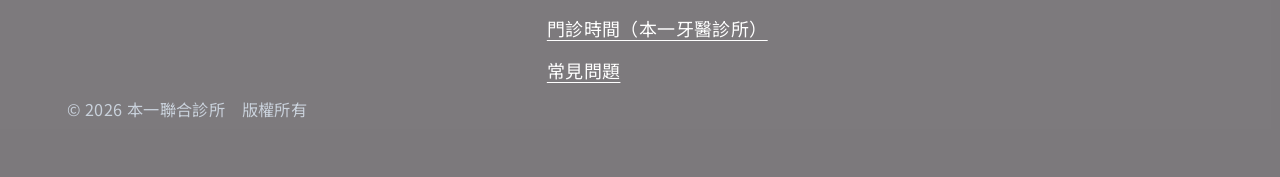
==== commit 5167be12: "Design each clinic page for its audience 本一牙醫診所 (premium, self-pay): more space and slower reveals, " ====
--- a/index.html
+++ b/index.html
@@ -265,7 +265,7 @@
 }
 </script>
 </head>
-<body>
+<body class="page-home">
 <a class="skip-link" href="#main">跳至主要內容</a>
 <!-- 背景插畫：蘆洲淡水河畔與觀音山，捲動時太陽由早晨移到黃昏，到「聯絡資訊」成為夜晚（assets/css/style.css「背景插畫」） -->
 <div class="sky-scene" aria-hidden="true">
@@ -332,14 +332,16 @@
     <div class="container">
       <div class="section-head center"><h2 id="dept-title">診療部門</h2></div>
       <div class="dept-grid">
-        <article class="dept-card">
+        <article class="dept-card dept-clinic">
           <h3>本一診所</h3>
           <p class="services"><span class="nowrap">小兒科</span>｜<span class="nowrap">感染科</span>｜<span class="nowrap">耳鼻喉</span></p>
+          <!-- ✏️ 標籤：請與本一診所門診時間一致 -->
+          <p class="badge">週六、週日也有看診</p>
           <!-- ✏️ 本一診所簡介 -->
           <p>由醫學中心講師級資深小兒專科主治醫師看診，並具感染症專科資格。陪伴孩子成長，也照護全家人的日常健康。</p>
           <a class="more" href="clinic.html" aria-label="了解更多：本一診所"><span>了解更多</span></a>
         </article>
-        <article class="dept-card">
+        <article class="dept-card dept-dental">
           <h3>本一牙醫診所</h3>
           <p class="services"><span class="nowrap">微創植牙</span>｜<span class="nowrap">數位矯正</span>｜<span class="nowrap">全瓷美學</span></p>
           <!-- ✏️ 本一牙醫診所簡介 -->
--- a/assets/css/style.css
+++ b/assets/css/style.css
@@ -473,6 +473,8 @@
   .fx .pin .dir-list > div:nth-child(4) { animation-name: sd-pin-i4; }
   .fx .pin .dir-actions { animation-name: sd-pin-i5; }
 }
+/* 手機上主視覺的照片在第一個畫面下方：不套用淡出，讓插畫完整出現 */
+@media (max-width: 860px) { .fx .page-hero-grid { animation-name: none; } }
 @keyframes sd-pin-photo { 0% { transform: translate3d(0, 8%, 0) scale(0.7); } 55%, 100% { transform: none; } }
 @keyframes sd-pin-i1 { 0%, 16% { opacity: 0; transform: translate3d(0, 28px, 0); } 30%, 100% { opacity: 1; transform: none; } }
 @keyframes sd-pin-i2 { 0%, 26% { opacity: 0; transform: translate3d(0, 28px, 0); } 40%, 100% { opacity: 1; transform: none; } }
@@ -531,3 +533,80 @@
 @media (prefers-reduced-motion: reduce) {
   .js main .service .service-icon { opacity: 1 !important; transform: none !important; transition: none !important; }
 }
+
+/* =========================================================
+   兩個部門頁：同一套主題，牙醫診所偏沉穩精緻（自費、重視專業），本一診所偏明亮快速（家庭、看診量）
+   ========================================================= */
+
+/* ---------- 本一牙醫診所：留白多、節奏慢、以醫師專業為先 ---------- */
+.page-dental { line-height: 2; }
+.page-dental section { padding: clamp(7rem, 14vw, 13rem) 0; }
+.page-dental h2 { font-size: clamp(2.4rem, 5.8vw, 4.2rem); letter-spacing: 0.16em; }
+.page-dental .section-head::before { width: 72px; height: 1px; }
+.page-dental :is(.service, .other-services, .doctor, .call-note, .intro-text, .faq details, .hours-wrap > div:last-child) {
+  background: rgba(250, 246, 249, 0.9); border-top: 1px solid rgba(201, 164, 106, 0.75);
+  box-shadow: 0 1px 2px rgba(46, 36, 56, 0.05), 0 24px 60px rgba(46, 36, 56, 0.1);
+}
+.page-dental .intro-text p { max-width: 34em; }
+.js .page-dental main :where(.service, .other-services, .doctor, .call-note, .intro-text > p, .faq details, .photo, .section-head p) { transition-duration: 1.5s, 1.7s; }
+/* 院長資歷：主視覺下方 */
+.cred-strip { margin: 0 0 2rem; padding: 1.2rem 1.5rem; max-width: 34rem; border-radius: var(--radius); background: rgba(24, 43, 64, 0.93);
+  color: var(--on-night); border-top: 1px solid rgba(201, 164, 106, 0.9); box-shadow: var(--shadow); }
+.cred-name { margin: 0 0 0.45rem; font-family: var(--font-serif); font-size: 1.15rem; letter-spacing: 0.2em; color: #EAD7B4; }
+.cred-strip ul { list-style: none; margin: 0; padding: 0; display: grid; gap: 0.2rem; font-size: 1rem; line-height: 1.7; }
+.cred-strip li::before { content: ""; display: inline-block; width: 14px; height: 1px; margin-right: 0.65rem; vertical-align: middle; background: var(--gold); }
+/* 診療項目：每項一個寬敞的區塊，右側為診療流程 */
+.page-dental .treatments { grid-template-columns: 1fr; gap: 2rem; }
+.treatment { display: grid; grid-template-columns: minmax(0, 1fr) minmax(0, 1.1fr); gap: clamp(1.5rem, 4vw, 3.5rem); padding: clamp(2rem, 4vw, 3.25rem); }
+.treatment .treatment-main h3 { font-size: 1.9rem; }
+.process h4 { margin: 0 0 1rem; font-family: var(--font-serif); font-size: 1.1rem; font-weight: 600; letter-spacing: 0.16em; color: var(--navy); }
+.process ol { list-style: none; counter-reset: step; margin: 0; padding: 0; display: grid; gap: 0.55rem; }
+.process li { counter-increment: step; display: grid; grid-template-columns: 2.4rem minmax(0, 1fr); align-items: center; line-height: 1.6; }
+.process li::before { content: counter(step); width: 1.8rem; height: 1.8rem; border-radius: 50%; border: 1px solid var(--gold); color: #7F6337;
+  font-family: var(--font-serif); font-size: 0.9rem; line-height: 1.75rem; text-align: center; }
+@media (max-width: 860px) { .treatment { grid-template-columns: 1fr; } }
+
+/* ---------- 本一診所：明亮、親切、資訊一眼可見 ---------- */
+.page-clinic section { padding: clamp(4rem, 8vw, 7rem) 0; }
+.page-clinic h2 { font-size: clamp(2rem, 4.6vw, 3.1rem); }
+.page-clinic :is(.service, .other-services, .doctor, .intro-text, .faq details, .hours-wrap > div:last-child) { background: rgba(255, 255, 255, 0.93); border-radius: 26px; }
+.page-clinic .hours-table { border-radius: 22px; }
+.js .page-clinic main :where(.service, .other-services, .doctor, .hours-wrap > div, .intro-text > p, .faq details, .photo, .section-head p) { transition-duration: 0.7s, 0.8s; }
+/* 今日門診 */
+.today { margin-top: 1.5rem; display: grid; gap: 0.65rem; width: fit-content; max-width: 100%; padding: 1rem 1.2rem;
+  background: rgba(255, 255, 255, 0.92); border-radius: 22px; box-shadow: var(--shadow); }
+.today-now { display: flex; flex-wrap: wrap; align-items: center; gap: 0.3rem 0.8rem; margin: 0; }
+.today-now[hidden] { display: none; }
+.today-label { font-weight: 600; color: var(--navy); letter-spacing: 0.08em; }
+.today-hours { color: var(--ink); font-variant-numeric: tabular-nums; }
+.today-status { padding: 0.1rem 0.75rem; border-radius: 999px; font-size: 0.95rem; font-weight: 500; background: #E6EEF2; color: #24425C; }
+.today-status.open { background: #DFF0E3; color: #1E5532; }
+.today-status.closed { background: #F3E2DE; color: #7A3B2E; }
+.today-note { margin: 0; font-size: 0.9rem; color: var(--muted); }
+.badges { list-style: none; margin: 0; padding: 0; display: flex; flex-wrap: wrap; gap: 0.5rem; }
+.badges li, .badge, .chips li, .page-clinic .other-services li { display: inline-block; padding: 0.3rem 0.95rem; border-radius: 999px; font-size: 0.98rem; font-weight: 500; line-height: 1.6; }
+.badges li, .badge, .page-clinic .other-services li { background: #FCE9D9; color: #6B3F25; }
+.chips { list-style: none; margin: 0; padding: 0; display: flex; flex-wrap: wrap; gap: 0.5rem; }
+.chips li { background: #E8F0F3; color: var(--navy); }
+.bring { margin-top: 1.5rem; }
+.bring h3 { font-size: 1.15rem; margin-bottom: 0.6rem; }
+.page-clinic .other-services ul { list-style: none; padding: 0; display: flex; flex-wrap: wrap; gap: 0.5rem; }
+/* 手機底部快捷列：來電掛號、Google Maps 導航 */
+.call-bar { display: none; }
+@media (max-width: 860px) {
+  .call-bar { display: flex; gap: 0.6rem; position: fixed; left: 0; right: 0; bottom: 0; z-index: 60;
+    padding: 0.6rem max(1rem, env(safe-area-inset-right)) calc(0.6rem + env(safe-area-inset-bottom)) max(1rem, env(safe-area-inset-left));
+    background: rgba(250, 246, 240, 0.95); -webkit-backdrop-filter: blur(12px); backdrop-filter: blur(12px);
+    border-top: 1px solid rgba(24, 43, 64, 0.08); box-shadow: 0 -8px 24px rgba(24, 43, 64, 0.08); }
+  .call-bar .btn { flex: 1; min-height: 50px; padding: 0.5rem 0.6rem; font-size: 0.98rem; letter-spacing: 0; white-space: nowrap; }
+  .page-clinic { padding-bottom: calc(72px + env(safe-area-inset-bottom)); }
+}
+
+/* ---------- 首頁部門卡片：牙醫沉穩深色、本一診所明亮 ---------- */
+.dept-dental { background: linear-gradient(160deg, #1E2F48 0%, #2B3251 100%); border-top: 1px solid rgba(201, 164, 106, 0.85); }
+.dept-dental h3 { color: var(--on-night); }
+.dept-dental .services { color: #E7D3AD; }
+.dept-dental p { color: #E3E7EE; }
+.dept-dental .more { background: var(--on-night); color: var(--navy); }
+.dept-clinic { background: rgba(255, 255, 255, 0.95); }
+.dept-card .badge { flex: none; align-self: flex-start; margin: 0 0 1rem; }
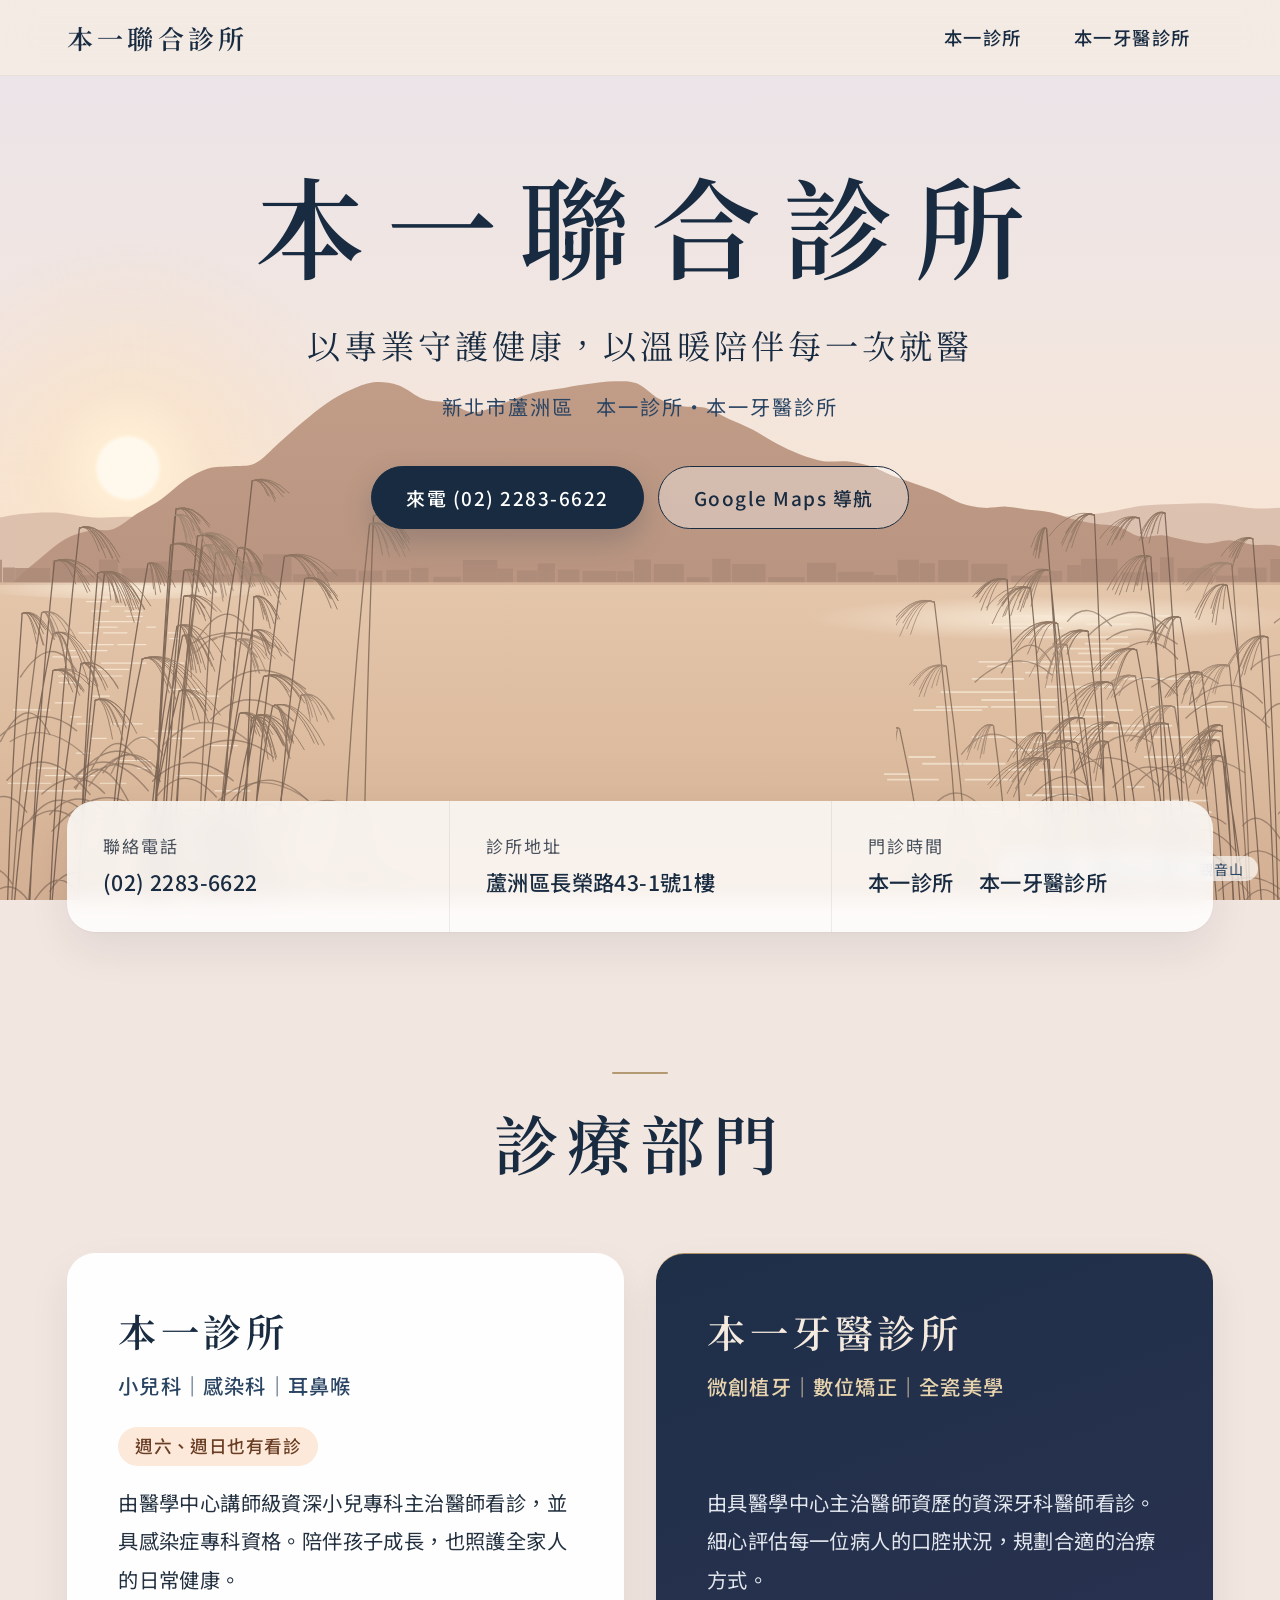
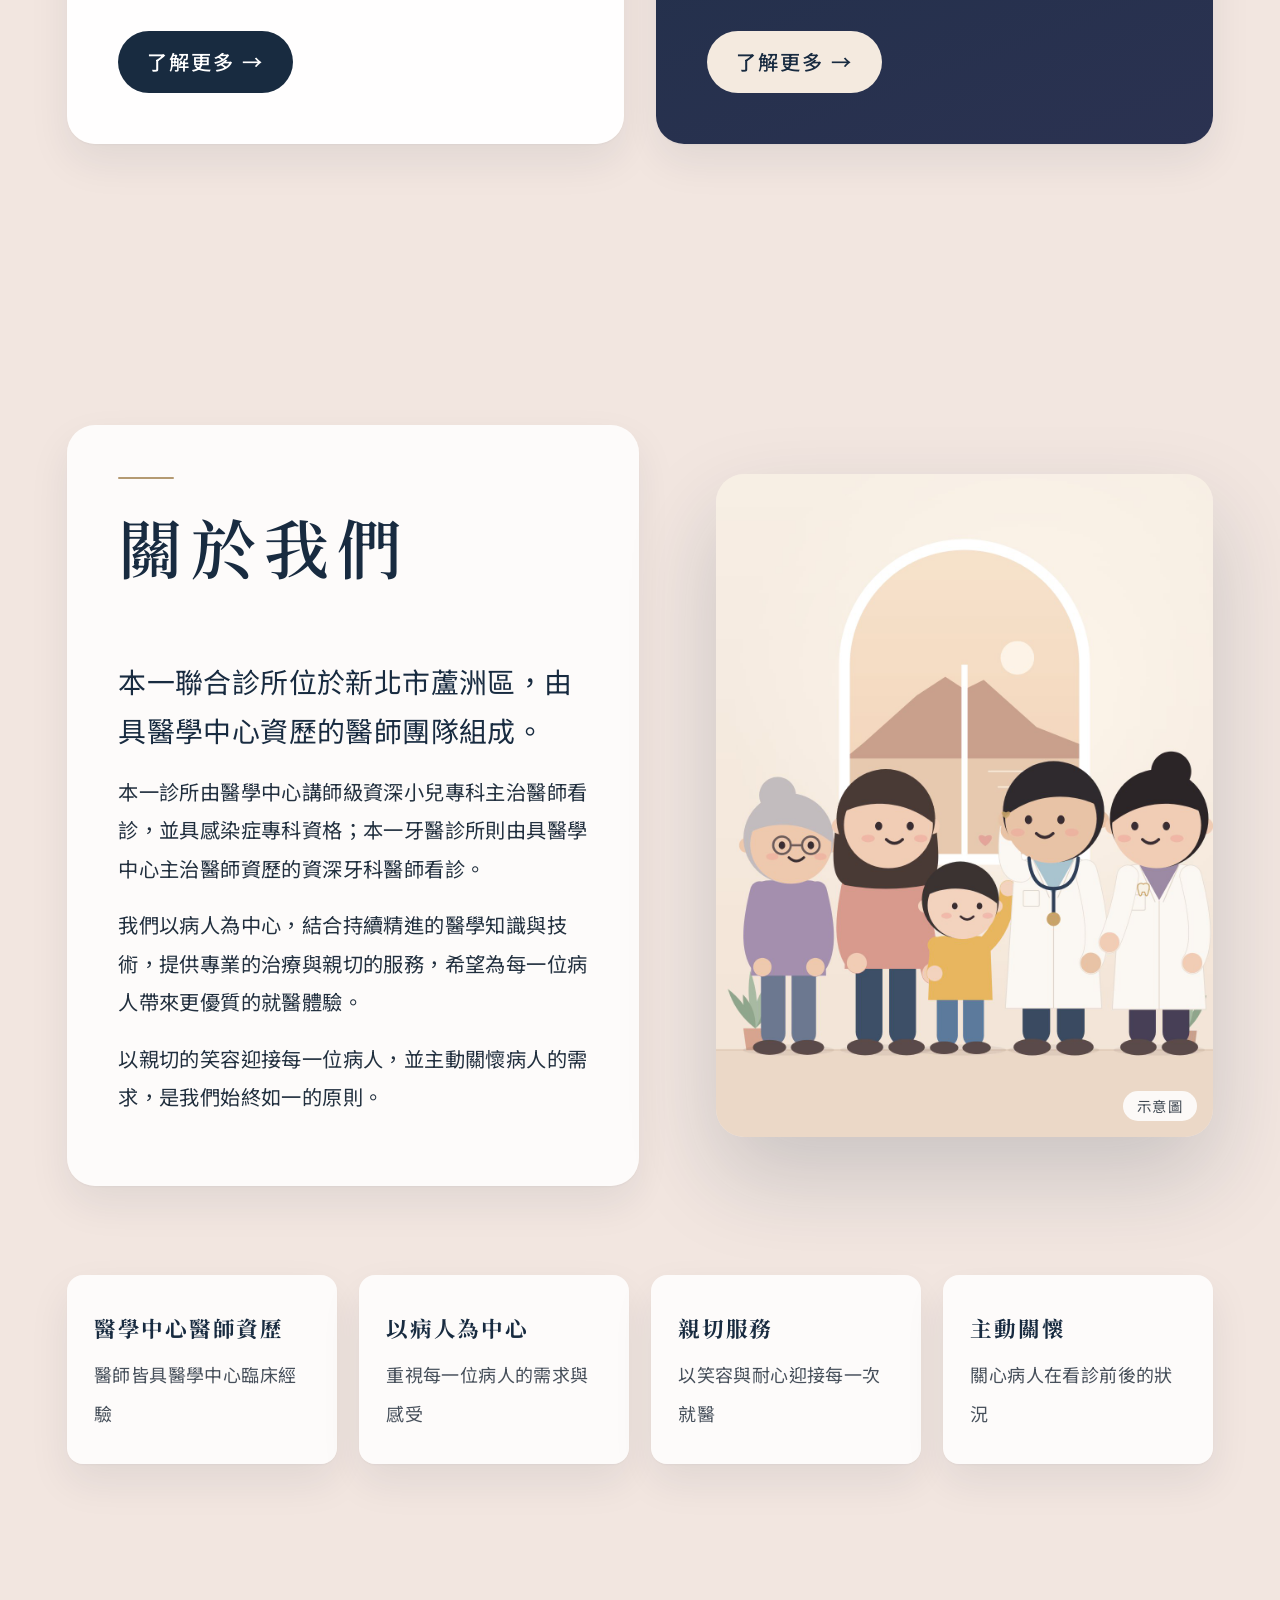
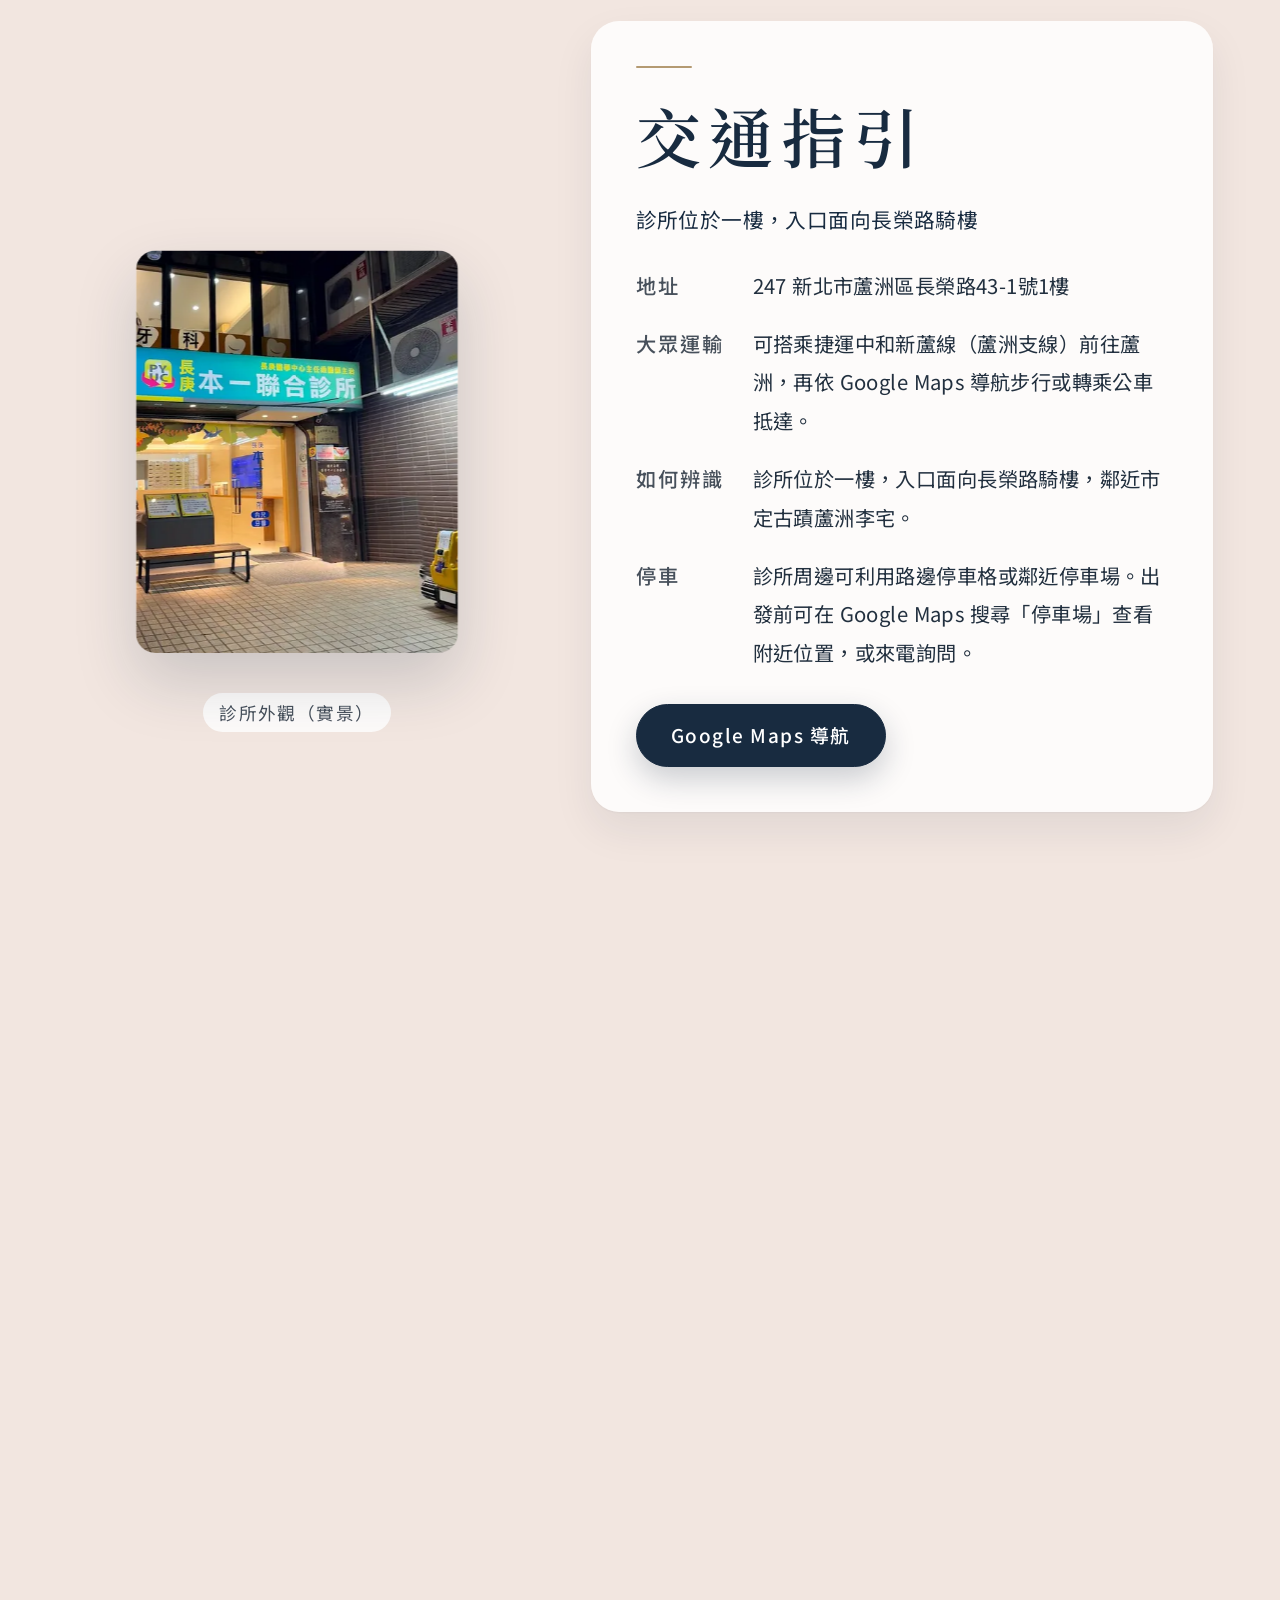
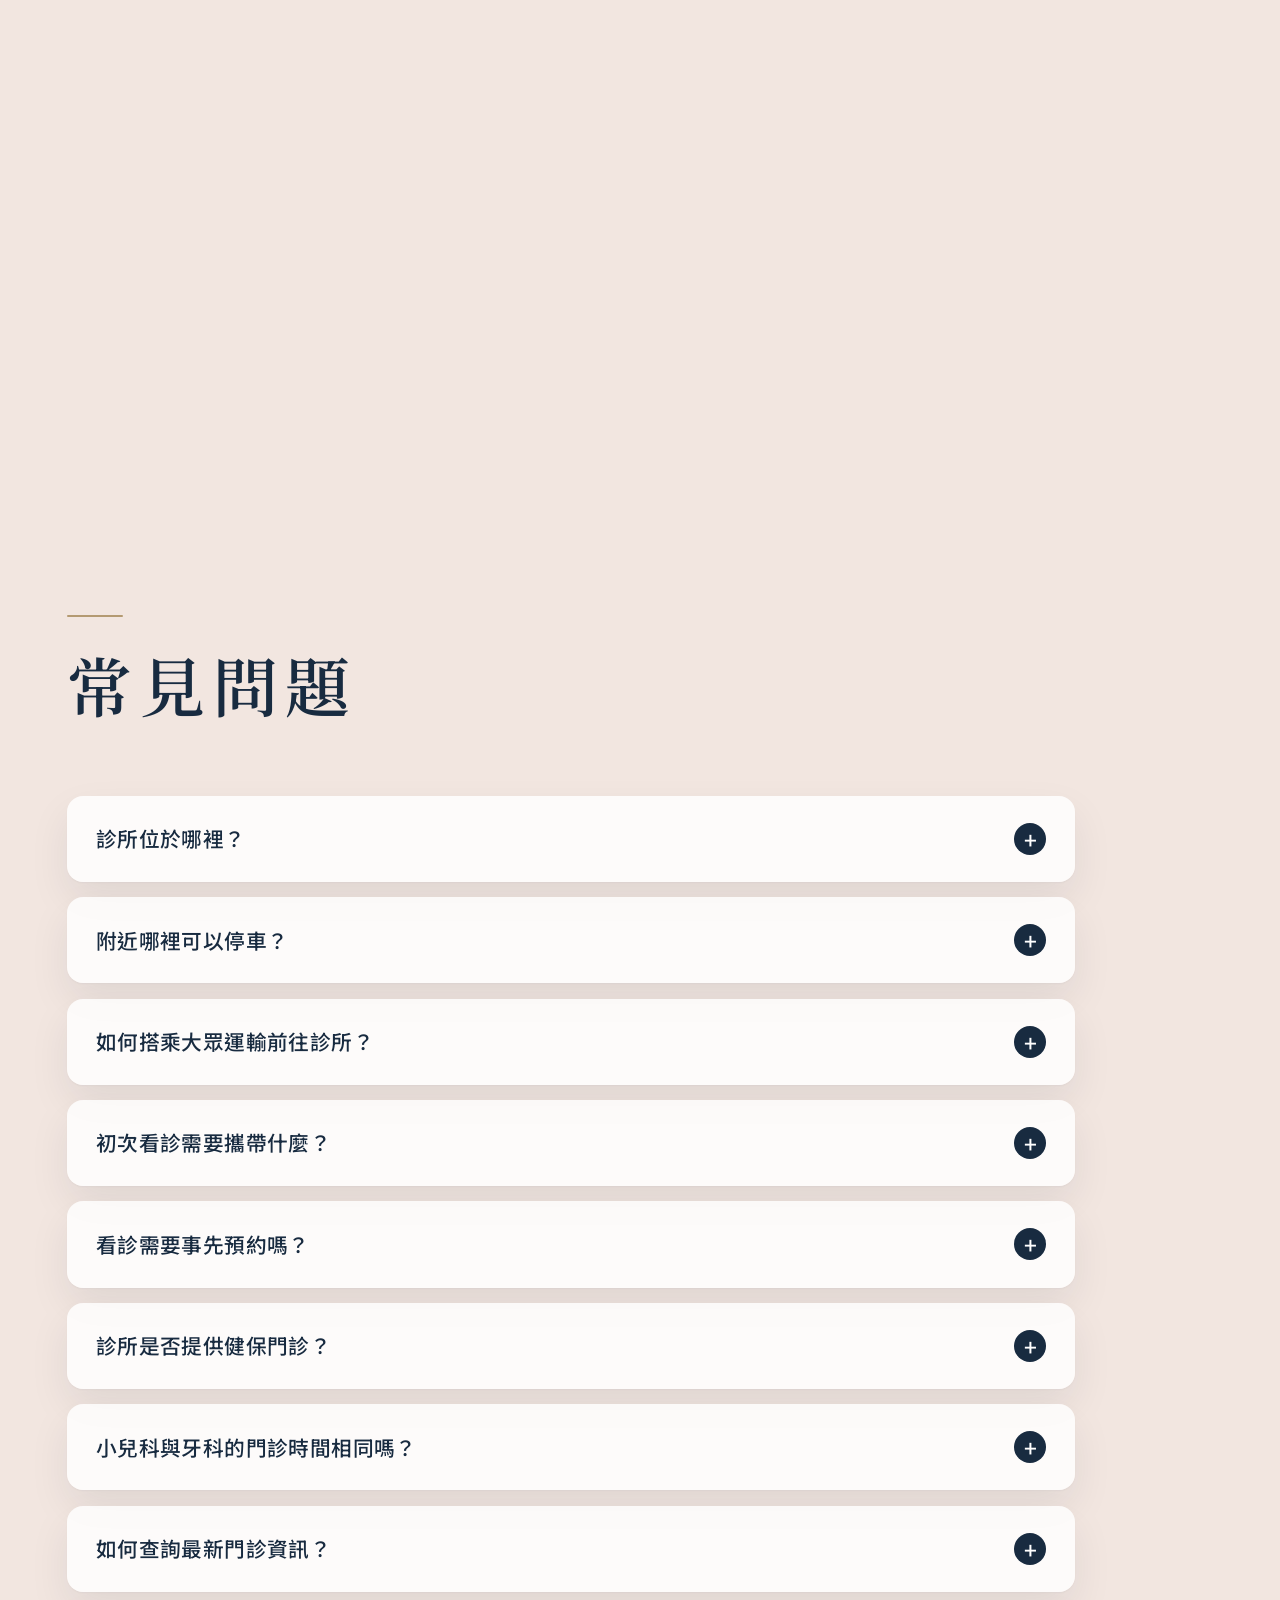
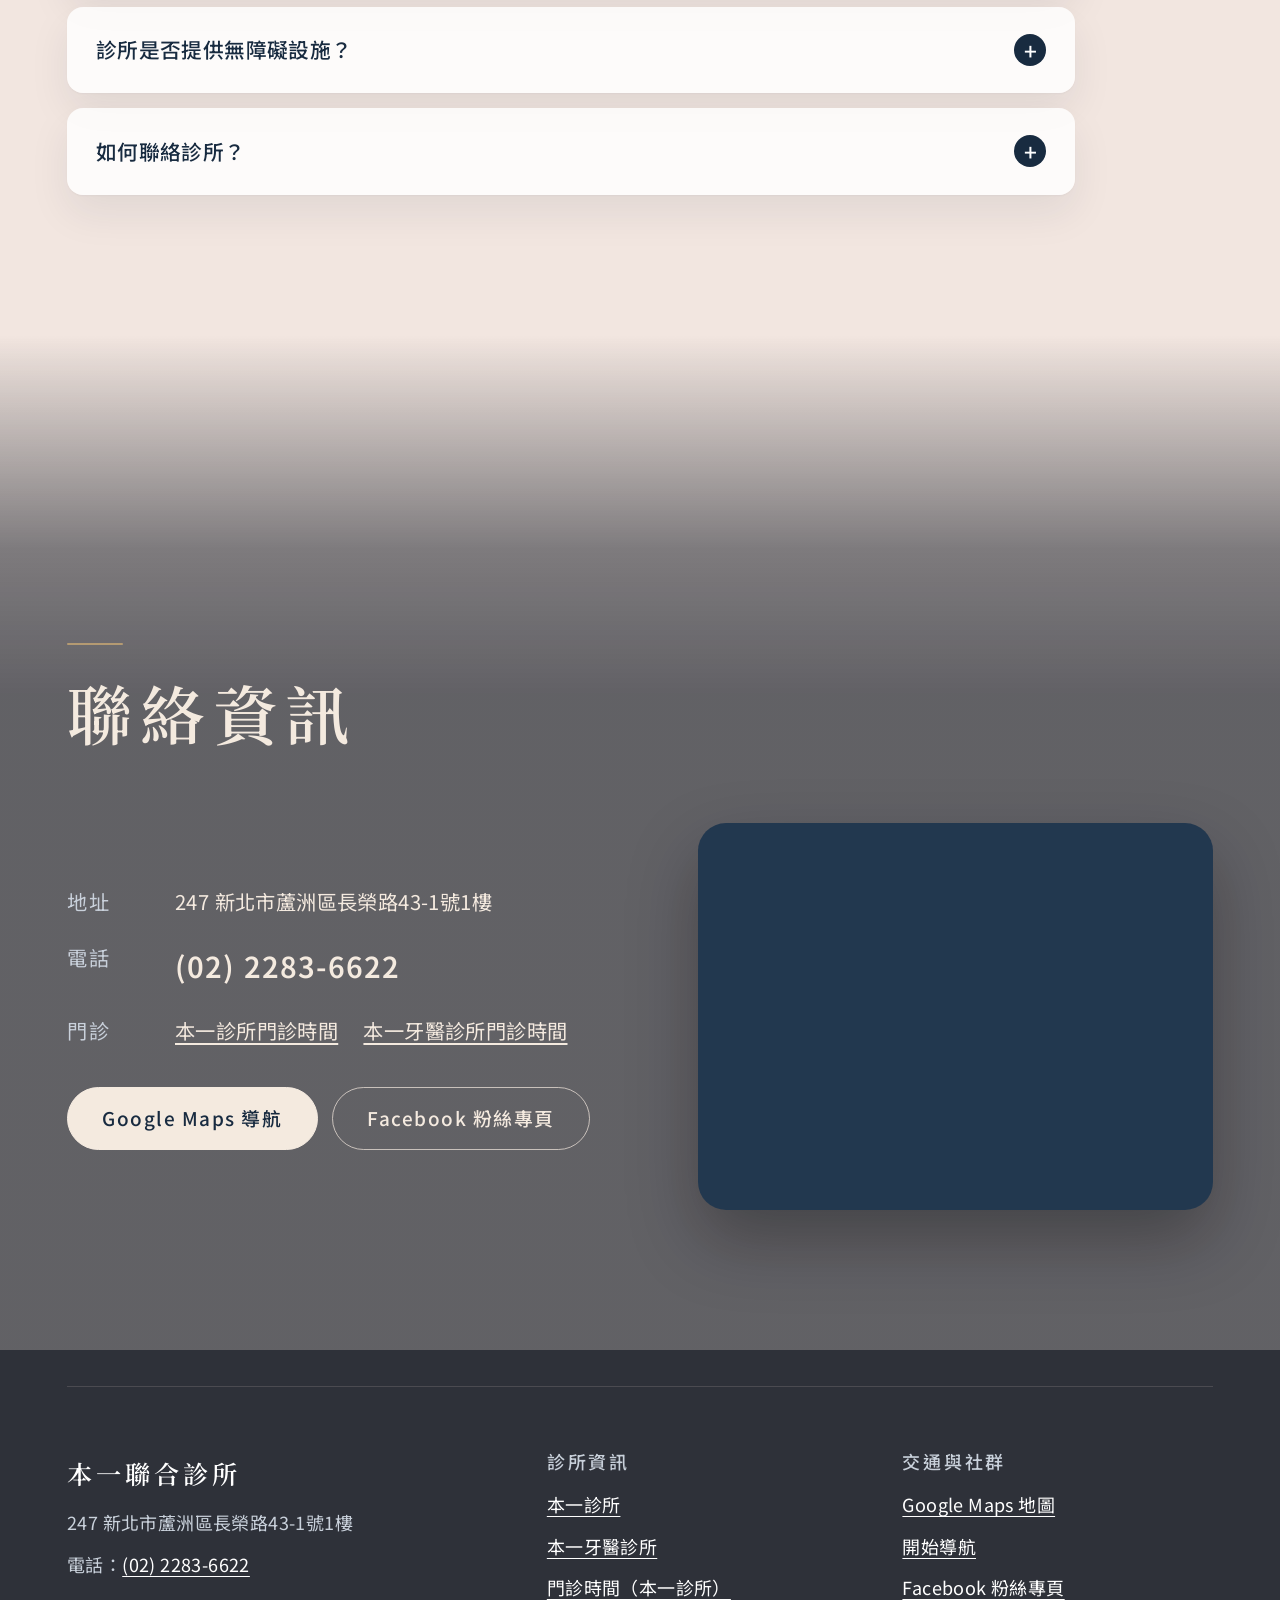
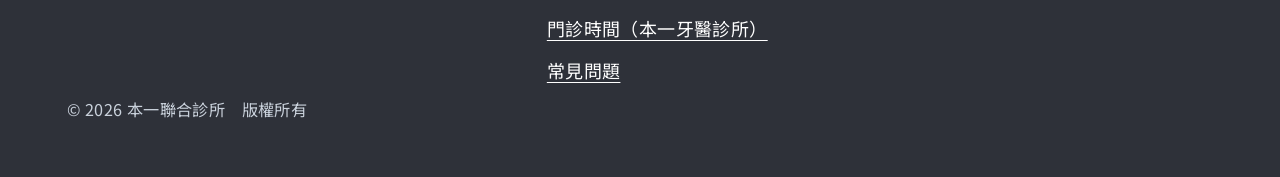
==== commit b863340b: "Docs, cache version and contrast fixes for the new background - README: one background from morning " ====
--- a/index.html
+++ b/index.html
@@ -4,7 +4,7 @@
 <meta charset="utf-8">
 <meta name="viewport" content="width=device-width, initial-scale=1">
 <!-- ✏️ 頁面標題與搜尋結果描述 -->
-<title>本一聯合診所｜蘆洲小兒科・感染科・耳鼻喉・牙醫診所</title>
+<title>本一聯合診所｜新北市蘆洲區・本一診所與本一牙醫診所</title>
 <meta name="description" content="本一聯合診所位於新北市蘆洲區長榮路，設有本一診所（小兒科、感染科、耳鼻喉、成人慢性病）與本一牙醫診所（微創植牙、數位矯正、全瓷美學），由具醫學中心資歷的醫師看診。">
 <link rel="canonical" href="https://pyclinic.com/">
 <meta name="robots" content="index, follow">
@@ -13,7 +13,7 @@
 <meta property="og:type" content="website">
 <meta property="og:locale" content="zh_TW">
 <meta property="og:site_name" content="本一聯合診所">
-<meta property="og:title" content="本一聯合診所｜蘆洲小兒科・感染科・耳鼻喉・牙醫診所">
+<meta property="og:title" content="本一聯合診所｜新北市蘆洲區・本一診所與本一牙醫診所">
 <meta property="og:description" content="本一聯合診所位於新北市蘆洲區長榮路，設有本一診所（小兒科、感染科、耳鼻喉、成人慢性病）與本一牙醫診所（微創植牙、數位矯正、全瓷美學），由具醫學中心資歷的醫師看診。">
 <meta property="og:url" content="https://pyclinic.com/">
 <link rel="icon" href="assets/images/icons/favicon.svg" type="image/svg+xml">
@@ -27,10 +27,10 @@
 <link rel="preconnect" href="https://fonts.googleapis.com">
 <link rel="preconnect" href="https://fonts.gstatic.com" crossorigin>
 <link rel="stylesheet" href="https://fonts.googleapis.com/css2?family=Noto+Sans+TC:wght@400;500;600&amp;family=Noto+Serif+TC:wght@600&amp;display=swap">
-<link rel="stylesheet" href="assets/css/style.css?v=9">
+<link rel="stylesheet" href="assets/css/style.css?v=10">
 <!-- 捲動效果：先隱藏即將淡入的內容；若 main.js 無法載入，2.5 秒後全部正常顯示 -->
 <script>document.documentElement.classList.add("js");setTimeout(function(){if(!window.__pyReady)document.documentElement.classList.remove("js")},2500);</script>
-<script src="assets/js/main.js?v=9" defer></script>
+<script src="assets/js/main.js?v=10" defer></script>
 <!-- 結構化資料（供 Google 與 AI 搜尋讀取）：若修改地址、電話、門診時間，請同步更新此處 -->
 <script type="application/ld+json">
 {
@@ -40,7 +40,10 @@
       "@type": "MedicalClinic",
       "@id": "https://pyclinic.com/#organization",
       "name": "本一聯合診所",
-      "alternateName": "林本一聯合診所",
+      "alternateName": [
+        "林本一聯合診所",
+        "Pen Yi Joint Clinic"
+      ],
       "url": "https://pyclinic.com/",
       "telephone": "+886-2-2283-6622",
       "address": {
@@ -52,8 +55,22 @@
         "addressCountry": "TW"
       },
       "areaServed": [
-        "新北市蘆洲區",
-        "新北市"
+        {
+          "@type": "AdministrativeArea",
+          "name": "新北市蘆洲區"
+        },
+        {
+          "@type": "AdministrativeArea",
+          "name": "新北市三重區"
+        },
+        {
+          "@type": "AdministrativeArea",
+          "name": "新北市五股區"
+        },
+        {
+          "@type": "AdministrativeArea",
+          "name": "新北市新莊區"
+        }
       ],
       "sameAs": [
         "https://www.facebook.com/people/%E6%9C%AC%E4%B8%80%E8%81%AF%E5%90%88%E8%A8%BA%E6%89%80/61555037387643/"
@@ -77,92 +94,31 @@
         "https://pyclinic.com/assets/images/photos/exterior.jpg",
         "https://pyclinic.com/assets/images/og.jpg"
       ],
-      "logo": "https://pyclinic.com/assets/images/icons/icon-512.png"
+      "logo": "https://pyclinic.com/assets/images/icons/icon-512.png",
+      "description": "本一聯合診所位於新北市蘆洲區長榮路，設有本一診所（小兒科、感染科、耳鼻喉、成人慢性病）與本一牙醫診所（微創植牙、數位矯正、全瓷美學），由具醫學中心資歷的醫師看診。",
+      "geo": {
+        "@type": "GeoCoordinates",
+        "latitude": 25.0828287,
+        "longitude": 121.4628265
+      }
     },
     {
       "@type": "MedicalClinic",
       "@id": "https://pyclinic.com/clinic.html#clinic",
       "name": "本一診所",
       "url": "https://pyclinic.com/clinic.html",
-      "telephone": "+886-2-2283-6622",
-      "address": {
-        "@type": "PostalAddress",
-        "streetAddress": "長榮路43-1號1樓",
-        "addressLocality": "蘆洲區",
-        "addressRegion": "新北市",
-        "postalCode": "247",
-        "addressCountry": "TW"
-      },
-      "medicalSpecialty": [
-        "Pediatric",
-        "Infectious",
-        "Otolaryngologic",
-        "PrimaryCare"
-      ],
-      "openingHoursSpecification": [
-        {
-          "@type": "OpeningHoursSpecification",
-          "dayOfWeek": [
-            "Monday",
-            "Tuesday",
-            "Thursday",
-            "Friday",
-            "Saturday",
-            "Sunday"
-          ],
-          "opens": "08:30",
-          "closes": "12:00"
-        },
-        {
-          "@type": "OpeningHoursSpecification",
-          "dayOfWeek": [
-            "Monday",
-            "Tuesday",
-            "Thursday",
-            "Friday",
-            "Saturday",
-            "Sunday"
-          ],
-          "opens": "15:00",
-          "closes": "18:00"
-        },
-        {
-          "@type": "OpeningHoursSpecification",
-          "dayOfWeek": [
-            "Monday",
-            "Tuesday",
-            "Thursday",
-            "Friday"
-          ],
-          "opens": "18:30",
-          "closes": "20:30"
-        }
-      ],
       "parentOrganization": {
         "@id": "https://pyclinic.com/#organization"
-      },
-      "image": "https://pyclinic.com/assets/images/photos/exterior.jpg"
+      }
     },
     {
       "@type": "Dentist",
       "@id": "https://pyclinic.com/dental.html#dental",
       "name": "本一牙醫診所",
-      "alternateName": "Pen Yi Dental Clinic",
       "url": "https://pyclinic.com/dental.html",
-      "telephone": "+886-2-2283-6622",
-      "address": {
-        "@type": "PostalAddress",
-        "streetAddress": "長榮路43-1號1樓",
-        "addressLocality": "蘆洲區",
-        "addressRegion": "新北市",
-        "postalCode": "247",
-        "addressCountry": "TW"
-      },
-      "medicalSpecialty": "Dentistry",
       "parentOrganization": {
         "@id": "https://pyclinic.com/#organization"
-      },
-      "image": "https://pyclinic.com/assets/images/photos/exterior.jpg"
+      }
     },
     {
       "@type": "WebSite",
--- a/assets/css/style.css
+++ b/assets/css/style.css
@@ -334,7 +334,7 @@
     linear-gradient(180deg, rgba(14, 24, 40, 0) 0, rgba(14, 24, 40, 0.6) 7rem, rgba(14, 24, 40, 0.95) 11rem, var(--night-sky) 14rem, var(--night-sky) 100%);
 }
 /* 有捲動效果時，夜空由背景插畫呈現 */
-.fx .evening { background: linear-gradient(180deg, rgba(9, 15, 26, 0) 0, rgba(9, 15, 26, 0.28) 16rem); }
+.fx .evening { background: linear-gradient(180deg, rgba(9, 15, 26, 0) 0, rgba(9, 15, 26, 0.5) 12rem, rgba(9, 15, 26, 0.62) 20rem); }
 .evening h2, .evening h3 { color: var(--on-night); }
 .evening .section-head p, .evening .photo-caption { color: var(--on-night-muted); }
 .evening a { color: var(--on-night); }
@@ -370,7 +370,7 @@
 .site-footer li { margin-bottom: 0.4rem; }
 .site-footer p { margin: 0 0 0.4rem; }
 .footer-bottom { margin-top: 2.5rem; font-size: 0.9rem; }
-.fx .site-footer { background: rgba(9, 15, 26, 0.5); }
+.fx .site-footer { background: rgba(9, 15, 26, 0.84); }
 
 /* ---------- 部門頁主視覺 ---------- */
 .page-hero { min-height: 88svh; margin-top: calc(-1 * var(--header-h)); padding: calc(var(--header-h) + clamp(2.5rem, 8vh, 5rem)) 0 clamp(7rem, 16vh, 10rem); display: flex; align-items: center; overflow: hidden; }
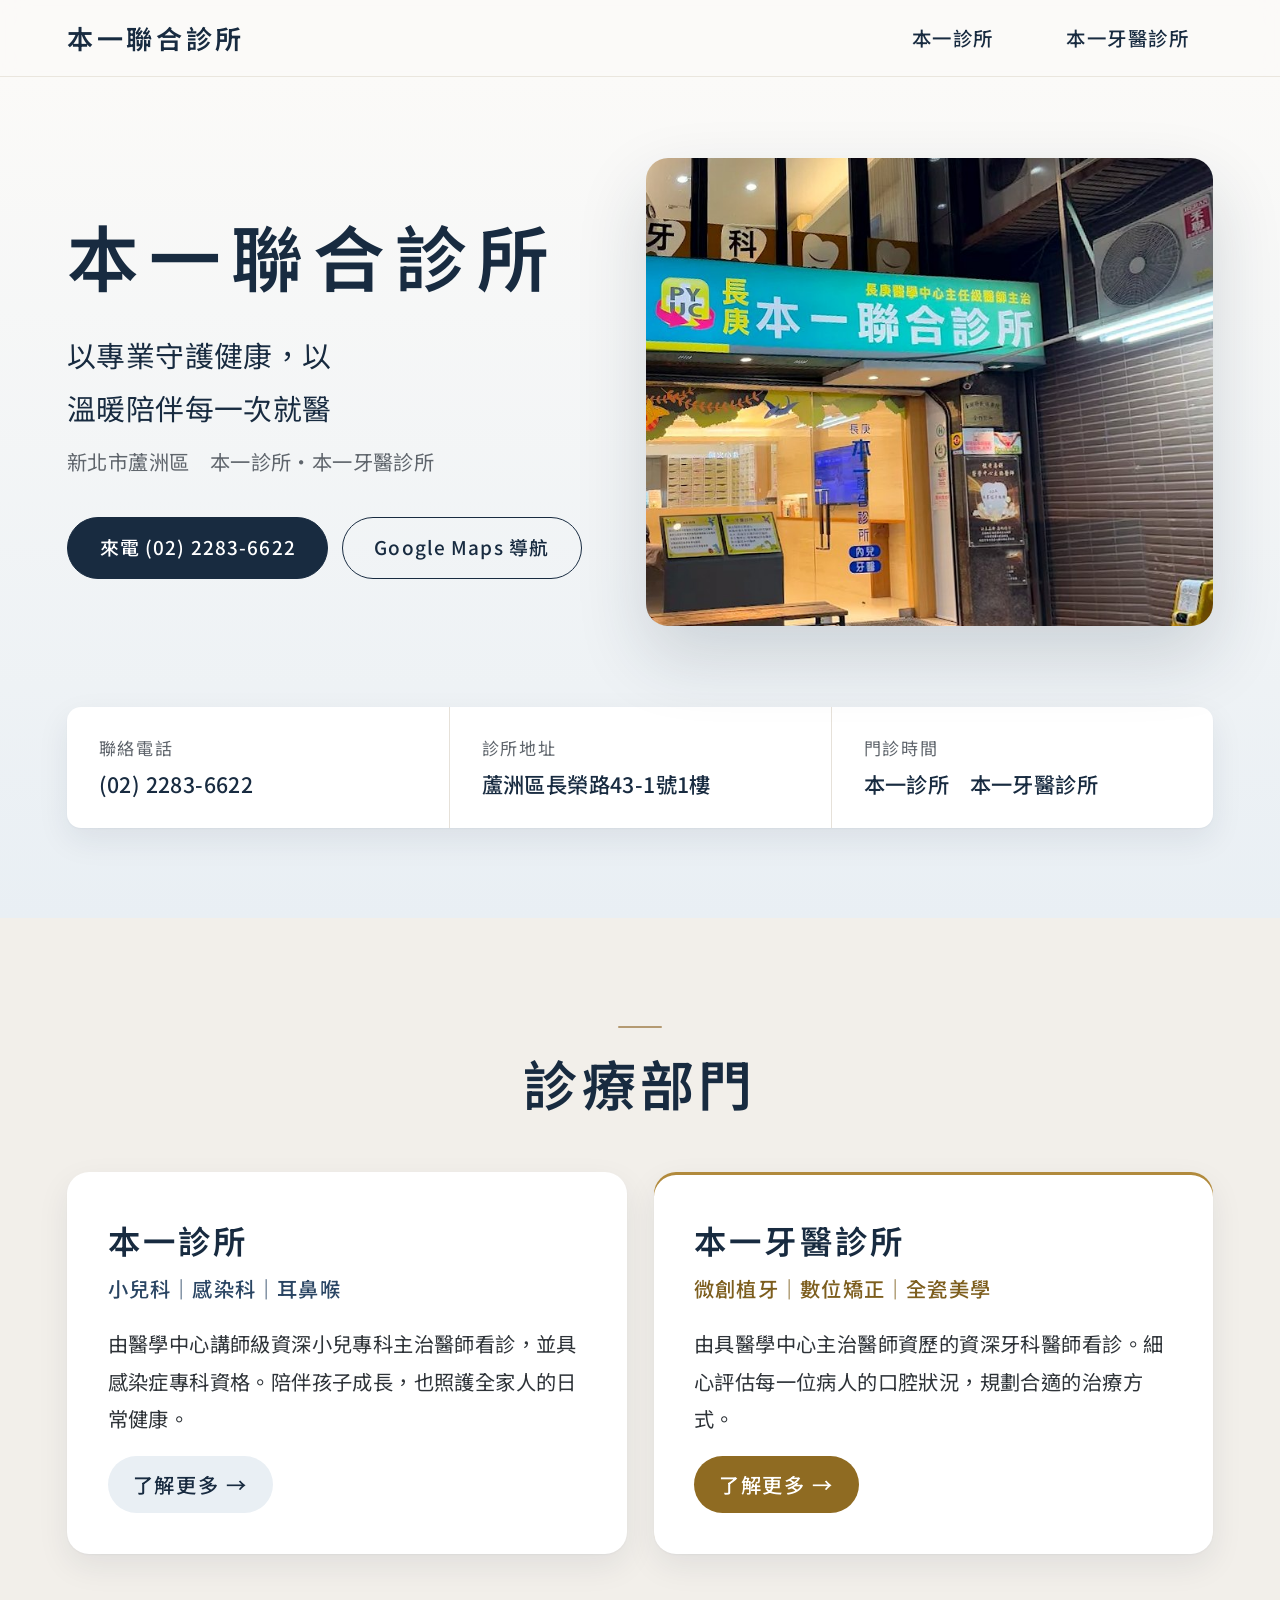
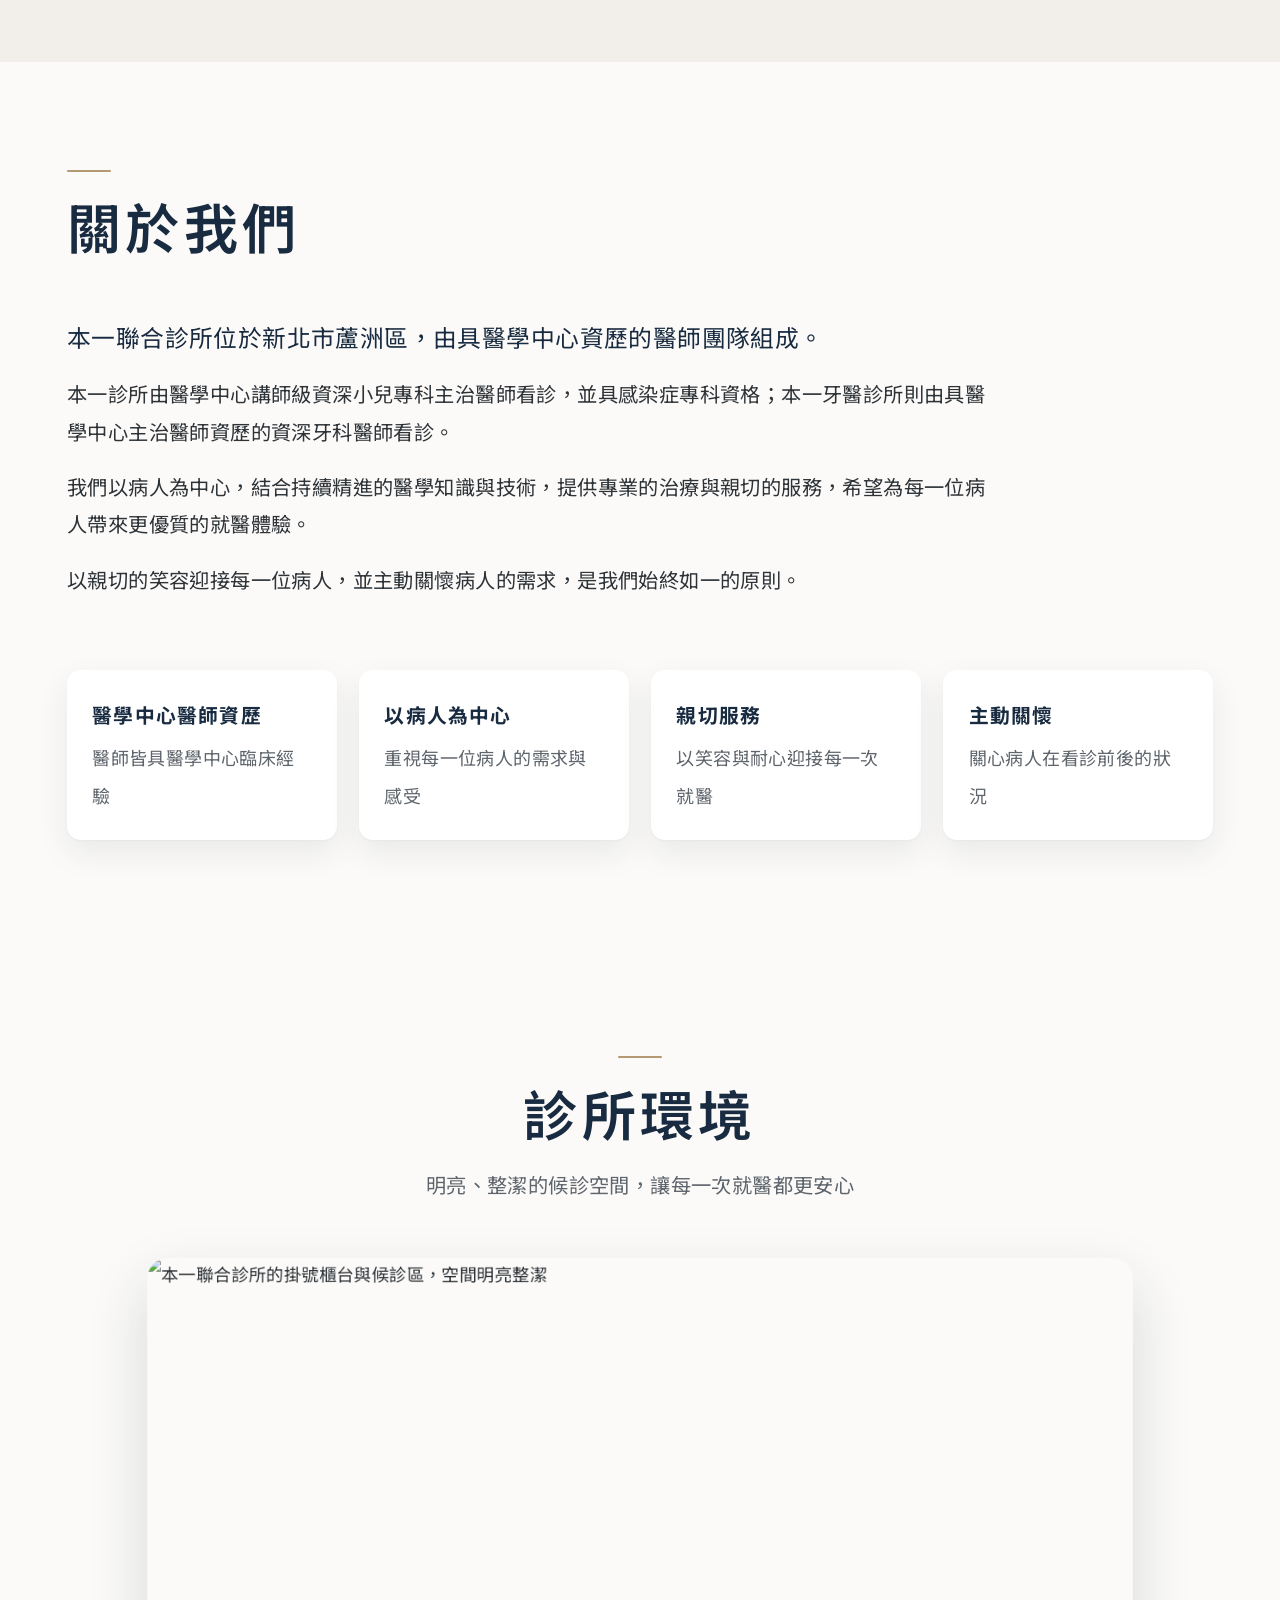
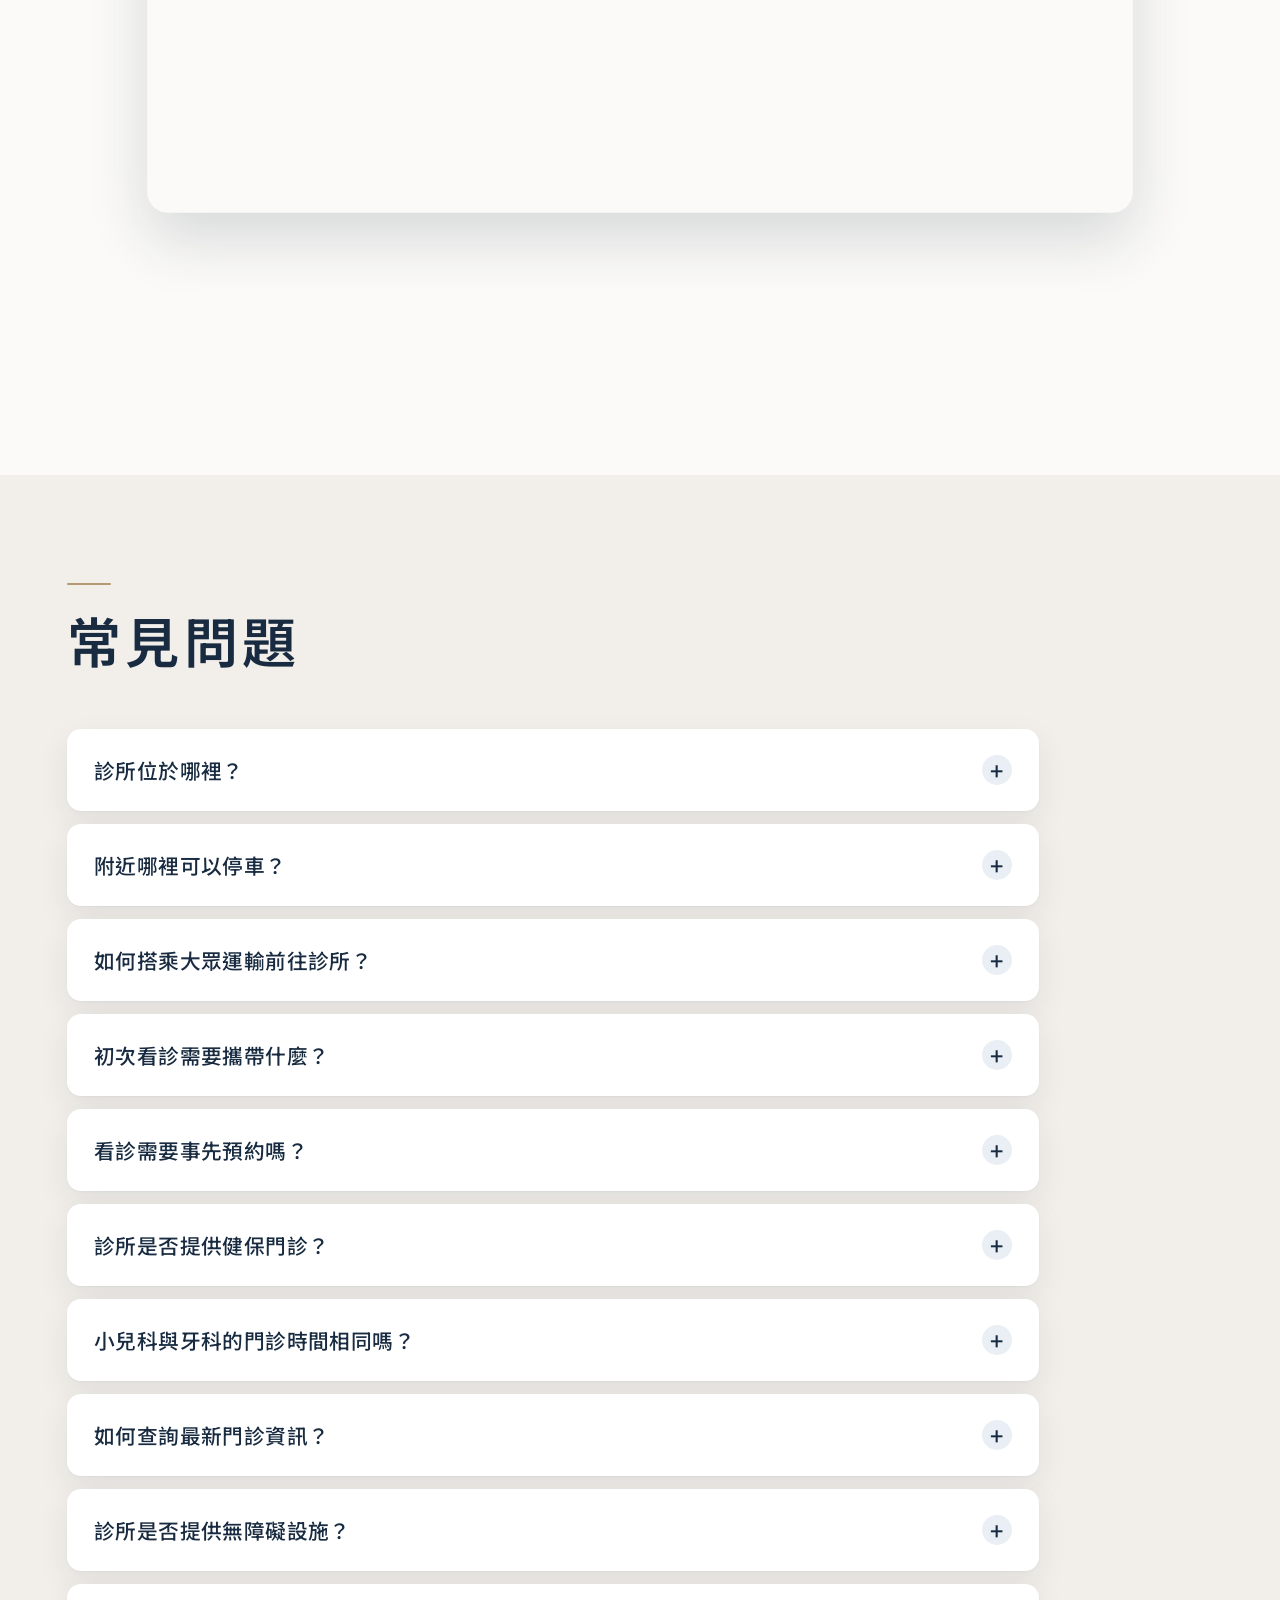
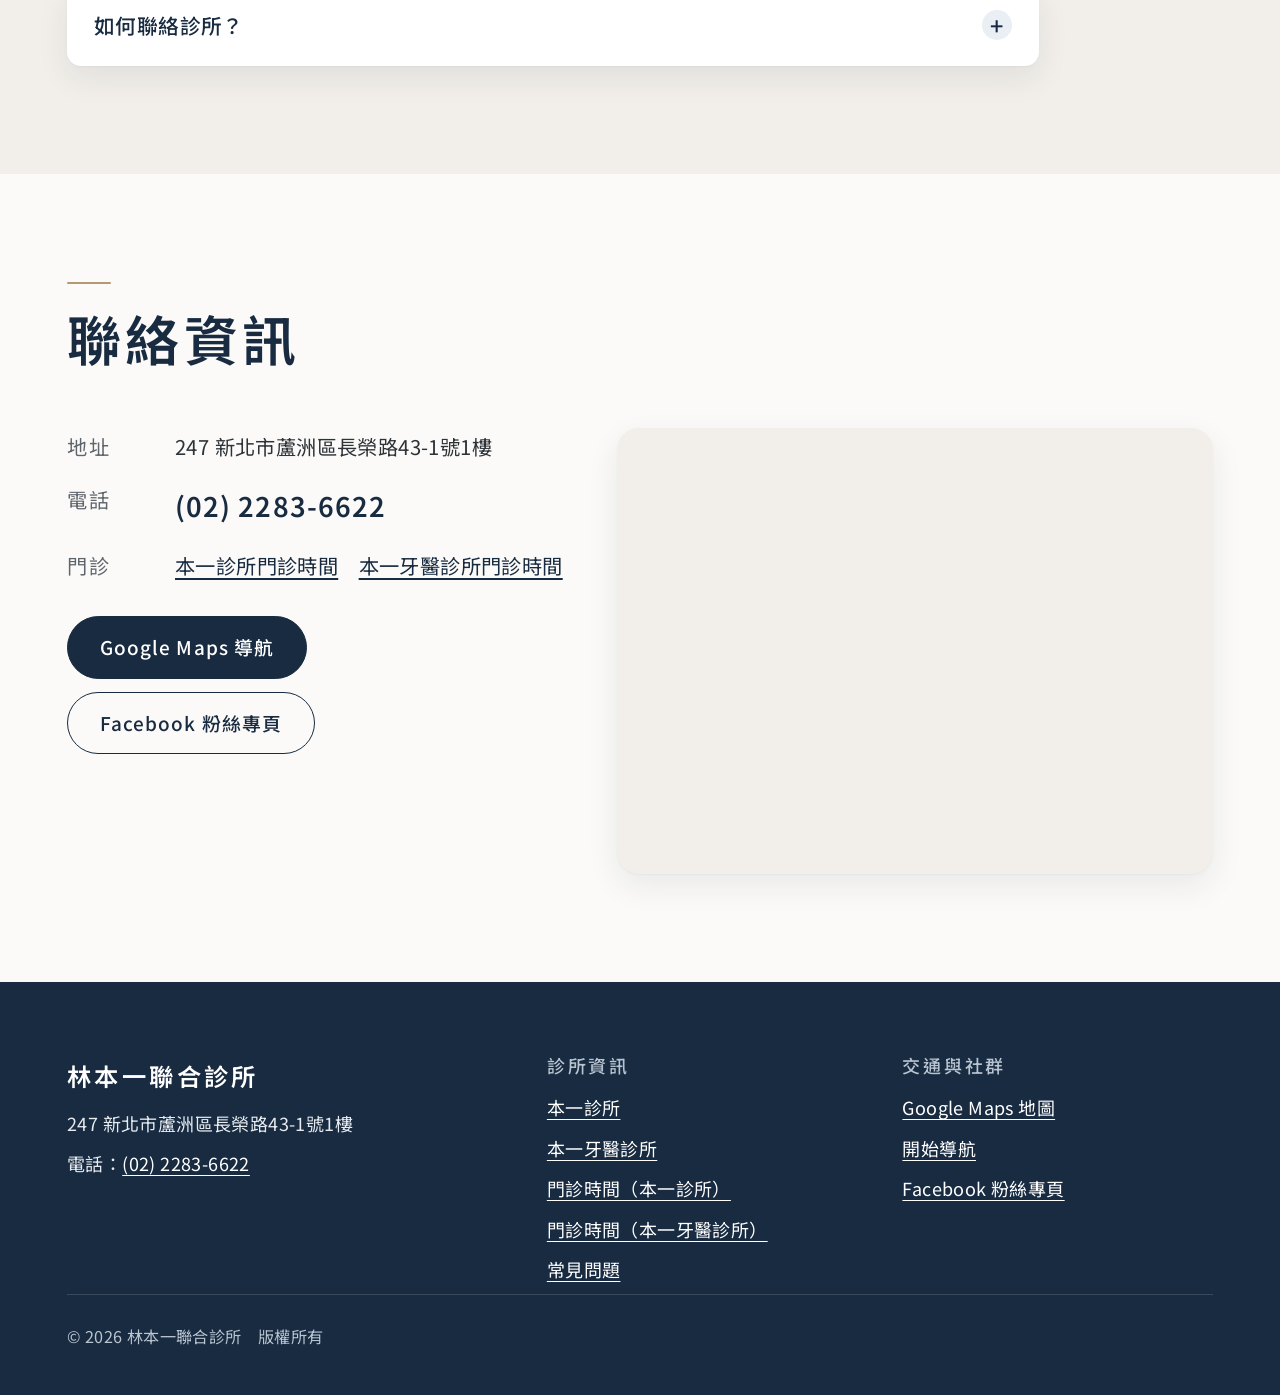
==== commit bf1ae577: "Rebuild the dental page with a premium serif-and-gold look; simplify the homepage top Dental page (d" ====
--- a/index.html
+++ b/index.html
@@ -4,7 +4,7 @@
 <meta charset="utf-8">
 <meta name="viewport" content="width=device-width, initial-scale=1">
 <!-- ✏️ 頁面標題與搜尋結果描述 -->
-<title>本一聯合診所｜新北市蘆洲區・本一診所與本一牙醫診所</title>
+<title>本一聯合診所｜蘆洲小兒科・感染科・耳鼻喉・牙醫診所</title>
 <meta name="description" content="本一聯合診所位於新北市蘆洲區長榮路，設有本一診所（小兒科、感染科、耳鼻喉、成人慢性病）與本一牙醫診所（微創植牙、數位矯正、全瓷美學），由具醫學中心資歷的醫師看診。">
 <link rel="canonical" href="https://pyclinic.com/">
 <meta name="robots" content="index, follow">
@@ -13,24 +13,15 @@
 <meta property="og:type" content="website">
 <meta property="og:locale" content="zh_TW">
 <meta property="og:site_name" content="本一聯合診所">
-<meta property="og:title" content="本一聯合診所｜新北市蘆洲區・本一診所與本一牙醫診所">
+<meta property="og:title" content="本一聯合診所｜蘆洲小兒科・感染科・耳鼻喉・牙醫診所">
 <meta property="og:description" content="本一聯合診所位於新北市蘆洲區長榮路，設有本一診所（小兒科、感染科、耳鼻喉、成人慢性病）與本一牙醫診所（微創植牙、數位矯正、全瓷美學），由具醫學中心資歷的醫師看診。">
 <meta property="og:url" content="https://pyclinic.com/">
-<link rel="icon" href="assets/images/icons/favicon.svg" type="image/svg+xml">
-<link rel="icon" href="assets/images/icons/favicon-32.png" sizes="32x32" type="image/png">
-<link rel="apple-touch-icon" href="assets/images/icons/apple-touch-icon.png">
-<meta property="og:image" content="https://pyclinic.com/assets/images/og.jpg">
-<meta property="og:image:width" content="1200">
-<meta property="og:image:height" content="630">
-<meta property="og:image:alt" content="本一聯合診所：蘆洲淡水河畔・觀音山夕照插畫">
-<meta name="twitter:card" content="summary_large_image">
 <link rel="preconnect" href="https://fonts.googleapis.com">
 <link rel="preconnect" href="https://fonts.gstatic.com" crossorigin>
-<link rel="stylesheet" href="https://fonts.googleapis.com/css2?family=Noto+Sans+TC:wght@400;500;600&amp;family=Noto+Serif+TC:wght@600&amp;display=swap">
-<link rel="stylesheet" href="assets/css/style.css?v=10">
-<!-- 捲動效果：先隱藏即將淡入的內容；若 main.js 無法載入，2.5 秒後全部正常顯示 -->
-<script>document.documentElement.classList.add("js");setTimeout(function(){if(!window.__pyReady)document.documentElement.classList.remove("js")},2500);</script>
-<script src="assets/js/main.js?v=10" defer></script>
+<link rel="stylesheet" href="https://fonts.googleapis.com/css2?family=Noto+Sans+TC:wght@400;500;600&amp;display=swap">
+<link rel="stylesheet" href="assets/css/style.css?v=8">
+<script>document.documentElement.classList.add("js");</script>
+<script src="assets/js/main.js?v=8" defer></script>
 <!-- 結構化資料（供 Google 與 AI 搜尋讀取）：若修改地址、電話、門診時間，請同步更新此處 -->
 <script type="application/ld+json">
 {
@@ -40,10 +31,7 @@
       "@type": "MedicalClinic",
       "@id": "https://pyclinic.com/#organization",
       "name": "本一聯合診所",
-      "alternateName": [
-        "林本一聯合診所",
-        "Pen Yi Joint Clinic"
-      ],
+      "alternateName": "林本一聯合診所",
       "url": "https://pyclinic.com/",
       "telephone": "+886-2-2283-6622",
       "address": {
@@ -55,22 +43,8 @@
         "addressCountry": "TW"
       },
       "areaServed": [
-        {
-          "@type": "AdministrativeArea",
-          "name": "新北市蘆洲區"
-        },
-        {
-          "@type": "AdministrativeArea",
-          "name": "新北市三重區"
-        },
-        {
-          "@type": "AdministrativeArea",
-          "name": "新北市五股區"
-        },
-        {
-          "@type": "AdministrativeArea",
-          "name": "新北市新莊區"
-        }
+        "新北市蘆洲區",
+        "新北市"
       ],
       "sameAs": [
         "https://www.facebook.com/people/%E6%9C%AC%E4%B8%80%E8%81%AF%E5%90%88%E8%A8%BA%E6%89%80/61555037387643/"
@@ -89,24 +63,67 @@
         {
           "@id": "https://pyclinic.com/dental.html#dental"
         }
-      ],
-      "image": [
-        "https://pyclinic.com/assets/images/photos/exterior.jpg",
-        "https://pyclinic.com/assets/images/og.jpg"
-      ],
-      "logo": "https://pyclinic.com/assets/images/icons/icon-512.png",
-      "description": "本一聯合診所位於新北市蘆洲區長榮路，設有本一診所（小兒科、感染科、耳鼻喉、成人慢性病）與本一牙醫診所（微創植牙、數位矯正、全瓷美學），由具醫學中心資歷的醫師看診。",
-      "geo": {
-        "@type": "GeoCoordinates",
-        "latitude": 25.0828287,
-        "longitude": 121.4628265
-      }
+      ]
     },
     {
       "@type": "MedicalClinic",
       "@id": "https://pyclinic.com/clinic.html#clinic",
       "name": "本一診所",
       "url": "https://pyclinic.com/clinic.html",
+      "telephone": "+886-2-2283-6622",
+      "address": {
+        "@type": "PostalAddress",
+        "streetAddress": "長榮路43-1號1樓",
+        "addressLocality": "蘆洲區",
+        "addressRegion": "新北市",
+        "postalCode": "247",
+        "addressCountry": "TW"
+      },
+      "medicalSpecialty": [
+        "Pediatric",
+        "Infectious",
+        "Otolaryngologic",
+        "PrimaryCare"
+      ],
+      "openingHoursSpecification": [
+        {
+          "@type": "OpeningHoursSpecification",
+          "dayOfWeek": [
+            "Monday",
+            "Tuesday",
+            "Thursday",
+            "Friday",
+            "Saturday",
+            "Sunday"
+          ],
+          "opens": "08:30",
+          "closes": "12:00"
+        },
+        {
+          "@type": "OpeningHoursSpecification",
+          "dayOfWeek": [
+            "Monday",
+            "Tuesday",
+            "Thursday",
+            "Friday",
+            "Saturday",
+            "Sunday"
+          ],
+          "opens": "15:00",
+          "closes": "18:00"
+        },
+        {
+          "@type": "OpeningHoursSpecification",
+          "dayOfWeek": [
+            "Monday",
+            "Tuesday",
+            "Thursday",
+            "Friday"
+          ],
+          "opens": "18:30",
+          "closes": "20:30"
+        }
+      ],
       "parentOrganization": {
         "@id": "https://pyclinic.com/#organization"
       }
@@ -115,7 +132,18 @@
       "@type": "Dentist",
       "@id": "https://pyclinic.com/dental.html#dental",
       "name": "本一牙醫診所",
+      "alternateName": "Pen Yi Dental Clinic",
       "url": "https://pyclinic.com/dental.html",
+      "telephone": "+886-2-2283-6622",
+      "address": {
+        "@type": "PostalAddress",
+        "streetAddress": "長榮路43-1號1樓",
+        "addressLocality": "蘆洲區",
+        "addressRegion": "新北市",
+        "postalCode": "247",
+        "addressCountry": "TW"
+      },
+      "medicalSpecialty": "Dentistry",
       "parentOrganization": {
         "@id": "https://pyclinic.com/#organization"
       }
@@ -140,7 +168,7 @@
           "name": "診所位於哪裡？",
           "acceptedAnswer": {
             "@type": "Answer",
-            "text": "本一聯合診所位於 247 新北市蘆洲區長榮路43-1號1樓，本一診所與本一牙醫診所皆在此看診。可點選頁面下方「Google Maps 導航」查看路線。"
+            "text": "本一聯合診所位於 247 新北市蘆洲區長榮路43-1號1樓，本一診所與本一牙醫診所皆在此看診。"
           }
         },
         {
@@ -156,7 +184,7 @@
           "name": "如何搭乘大眾運輸前往診所？",
           "acceptedAnswer": {
             "@type": "Answer",
-            "text": "可搭乘捷運中和新蘆線（蘆洲支線）前往蘆洲，再依 Google Maps 導航步行或轉乘公車抵達。診所鄰近市定古蹟蘆洲李宅，容易辨識。"
+            "text": "可搭乘捷運中和新蘆線（蘆洲支線）前往蘆洲，再依 Google Maps 導航步行或轉乘公車抵達。診所鄰近市定古蹟蘆洲李宅。"
           }
         },
         {
@@ -180,7 +208,7 @@
           "name": "診所是否提供健保門診？",
           "acceptedAnswer": {
             "@type": "Answer",
-            "text": "本一診所提供健保門診，並配合成人預防保健、兒童預防保健等政府補助服務。自費項目（例如自費疫苗）與本一牙醫診所的健保及自費項目，歡迎來電詢問。"
+            "text": "本一診所提供健保門診，並配合成人預防保健、兒童預防保健等政府補助服務。自費項目與本一牙醫診所的健保及自費項目，歡迎來電詢問。"
           }
         },
         {
@@ -188,7 +216,7 @@
           "name": "小兒科與牙科的門診時間相同嗎？",
           "acceptedAnswer": {
             "@type": "Answer",
-            "text": "兩個部門的門診時間各自獨立。本一診所請參閱本一診所門診時間；本一牙醫診所的看診時間請來電 (02) 2283-6622 確認。"
+            "text": "兩個部門的門診時間各自獨立。本一診所門診時間請參閱本網站本一診所頁面；本一牙醫診所的看診時間請來電 (02) 2283-6622 確認。"
           }
         },
         {
@@ -196,7 +224,7 @@
           "name": "如何查詢最新門診資訊？",
           "acceptedAnswer": {
             "@type": "Answer",
-            "text": "最新門診時間請以本網站公告為準，臨時異動將公告於Facebook 粉絲專頁，也歡迎來電 (02) 2283-6622 詢問。"
+            "text": "最新門診時間請以本網站公告為準，臨時異動將公告於本一聯合診所 Facebook 粉絲專頁，也歡迎來電 (02) 2283-6622 詢問。"
           }
         },
         {
@@ -212,7 +240,7 @@
           "name": "如何聯絡診所？",
           "acceptedAnswer": {
             "@type": "Answer",
-            "text": "請來電 (02) 2283-6622，或透過 Facebook 粉絲專頁與我們聯繫。"
+            "text": "請來電 (02) 2283-6622，或透過本一聯合診所 Facebook 粉絲專頁與我們聯繫。"
           }
         }
       ]
@@ -221,17 +249,8 @@
 }
 </script>
 </head>
-<body class="page-home">
+<body>
 <a class="skip-link" href="#main">跳至主要內容</a>
-<!-- 背景插畫：蘆洲淡水河畔與觀音山，捲動時太陽由早晨移到黃昏，到「聯絡資訊」成為夜晚（assets/css/style.css「背景插畫」） -->
-<div class="sky-scene" aria-hidden="true">
-  <i class="sky sky-noon"></i><i class="sky sky-gold"></i><i class="sky sky-dusk"></i>
-  <div class="sun-x"><div class="sun-y"><i class="sun"></i></div></div>
-  <i class="sky sky-night"></i>
-  <div class="land-back"><div class="glint-x"><i class="glint"></i></div></div>
-  <i class="land-reeds"></i>
-  <i class="night-veil"></i>
-</div>
 
 <header class="site-header">
   <div class="container header-inner">
@@ -249,57 +268,59 @@
 </header>
 
 <main id="main">
-<div class="daylight">
 
   <!-- ========== 主視覺 ========== -->
   <section class="hero" aria-labelledby="hero-title">
-    <div class="container hero-content">
-      <h1 id="hero-title">本一聯合診所</h1>
-      <!-- ✏️ 主視覺標語（兩段文字各自換行） -->
-      <p class="tagline"><span class="ln">以專業守護健康，</span><span class="ln">以溫暖陪伴每一次就醫</span></p>
-      <p class="sub"><span class="nowrap">新北市蘆洲區</span>　<span class="nowrap">本一診所・本一牙醫診所</span></p>
-      <div class="btn-row">
-        <a class="btn primary" href="tel:+886222836622">來電 (02) 2283-6622</a>
-        <a class="btn" href="https://www.google.com/maps/dir/?api=1&amp;destination=%E6%96%B0%E5%8C%97%E5%B8%82%E8%98%86%E6%B4%B2%E5%8D%80%E9%95%B7%E6%A6%AE%E8%B7%AF43-1%E8%99%9F" target="_blank" rel="noopener">Google Maps 導航</a>
-      </div>
-    </div>
-    <p class="hero-credit"><span>背景插畫｜蘆洲淡水河畔・觀音山</span></p>
-  </section>
-
-  <div class="container quick-wrap">
-    <div class="quick-info">
-      <div>
-        <span class="label">聯絡電話</span>
-        <a class="value" href="tel:+886222836622">(02) 2283-6622</a>
-      </div>
-      <div>
-        <span class="label">診所地址</span>
-        <a class="value" href="https://www.google.com/maps/search/?api=1&amp;query=%E6%96%B0%E5%8C%97%E5%B8%82%E8%98%86%E6%B4%B2%E5%8D%80%E9%95%B7%E6%A6%AE%E8%B7%AF43-1%E8%99%9F" target="_blank" rel="noopener">蘆洲區長榮路43-1號1樓</a>
-      </div>
-      <div>
-        <span class="label">門診時間</span>
-        <span class="links"><a class="value" href="clinic.html#hours">本一診所</a><a class="value" href="dental.html#hours">本一牙醫診所</a></span>
-      </div>
-    </div>
-  </div>
+    <div class="container">
+      <div class="hero-grid">
+        <div class="hero-content">
+          <h1 id="hero-title">本一聯合診所</h1>
+          <!-- ✏️ 主視覺標語 -->
+          <p class="tagline">以專業守護健康，以溫暖陪伴每一次就醫</p>
+          <p class="sub">新北市蘆洲區　本一診所・本一牙醫診所</p>
+          <div class="btn-row">
+            <a class="btn primary" href="tel:+886222836622">來電 (02) 2283-6622</a>
+            <a class="btn" href="https://www.google.com/maps/dir/?api=1&amp;destination=%E6%96%B0%E5%8C%97%E5%B8%82%E8%98%86%E6%B4%B2%E5%8D%80%E9%95%B7%E6%A6%AE%E8%B7%AF43-1%E8%99%9F" target="_blank" rel="noopener">Google Maps 導航</a>
+          </div>
+        </div>
+        <!-- ✏️ 主視覺照片：診所外觀（實景照片，已校正為正面角度） -->
+        <div class="hero-visual">
+          <img class="photo-main" src="assets/images/photos/exterior.jpg" alt="本一聯合診所正面外觀，位於新北市蘆洲區長榮路43-1號1樓" width="708" height="900" fetchpriority="high">
+        </div>
+      </div>
+
+      <div class="quick-info">
+        <div>
+          <span class="label">聯絡電話</span>
+          <a class="value" href="tel:+886222836622">(02) 2283-6622</a>
+        </div>
+        <div>
+          <span class="label">診所地址</span>
+          <a class="value" href="https://www.google.com/maps/search/?api=1&amp;query=%E6%96%B0%E5%8C%97%E5%B8%82%E8%98%86%E6%B4%B2%E5%8D%80%E9%95%B7%E6%A6%AE%E8%B7%AF43-1%E8%99%9F" target="_blank" rel="noopener">蘆洲區長榮路43-1號1樓</a>
+        </div>
+        <div>
+          <span class="label">門診時間</span>
+          <a class="value" href="clinic.html#hours">本一診所</a>　<a class="value" href="dental.html#hours">本一牙醫診所</a>
+        </div>
+      </div>
+    </div>
+  </section>
 
   <!-- ========== 部門選擇 ========== -->
-  <section id="departments" aria-labelledby="dept-title">
+  <section class="alt" aria-labelledby="dept-title">
     <div class="container">
       <div class="section-head center"><h2 id="dept-title">診療部門</h2></div>
       <div class="dept-grid">
-        <article class="dept-card dept-clinic">
+        <article class="dept-card">
           <h3>本一診所</h3>
-          <p class="services"><span class="nowrap">小兒科</span>｜<span class="nowrap">感染科</span>｜<span class="nowrap">耳鼻喉</span></p>
-          <!-- ✏️ 標籤：請與本一診所門診時間一致 -->
-          <p class="badge">週六、週日也有看診</p>
+          <p class="services">小兒科｜感染科｜耳鼻喉</p>
           <!-- ✏️ 本一診所簡介 -->
           <p>由醫學中心講師級資深小兒專科主治醫師看診，並具感染症專科資格。陪伴孩子成長，也照護全家人的日常健康。</p>
           <a class="more" href="clinic.html" aria-label="了解更多：本一診所"><span>了解更多</span></a>
         </article>
         <article class="dept-card dept-dental">
           <h3>本一牙醫診所</h3>
-          <p class="services"><span class="nowrap">微創植牙</span>｜<span class="nowrap">數位矯正</span>｜<span class="nowrap">全瓷美學</span></p>
+          <p class="services">微創植牙｜數位矯正｜全瓷美學</p>
           <!-- ✏️ 本一牙醫診所簡介 -->
           <p>由具醫學中心主治醫師資歷的資深牙科醫師看診。細心評估每一位病人的口腔狀況，規劃合適的治療方式。</p>
           <a class="more" href="dental.html" aria-label="了解更多：本一牙醫診所"><span>了解更多</span></a>
@@ -311,20 +332,13 @@
   <!-- ========== 關於我們 ========== -->
   <section id="about" aria-labelledby="about-title">
     <div class="container">
-      <div class="about-grid">
-        <div class="about-text">
+      <div class="about-text">
           <div class="section-head"><h2 id="about-title">關於我們</h2></div>
           <!-- ✏️ 關於我們內文 -->
           <p class="lead">本一聯合診所位於新北市蘆洲區，由具醫學中心資歷的醫師團隊組成。</p>
           <p>本一診所由醫學中心講師級資深小兒專科主治醫師看診，並具感染症專科資格；本一牙醫診所則由具醫學中心主治醫師資歷的資深牙科醫師看診。</p>
           <p>我們以病人為中心，結合持續精進的醫學知識與技術，提供專業的治療與親切的服務，希望為每一位病人帶來更優質的就醫體驗。</p>
           <p>以親切的笑容迎接每一位病人，並主動關懷病人的需求，是我們始終如一的原則。</p>
-        </div>
-        <!-- ✏️ 生成示意圖（非本院實景）：替換 assets/images/generated/about.jpg 即可，提示詞見 assets/images/generated/PROMPTS.md -->
-        <figure class="photo ratio-3x4">
-          <img src="assets/images/generated/about.jpg" alt="示意圖：醫師與牙醫師親切迎接一家人" width="900" height="1200" loading="lazy">
-          <figcaption class="photo-note">示意圖</figcaption>
-        </figure>
       </div>
       <ul class="pillars">
         <li><strong>醫學中心醫師資歷</strong><span>醫師皆具醫學中心臨床經驗</span></li>
@@ -335,42 +349,23 @@
     </div>
   </section>
 
-  <!-- ========== 交通指引（捲動時畫面停留，診所外觀照片放大、說明依序出現） ========== -->
-  <section id="directions" class="pin" aria-labelledby="dir-title">
-    <div class="pin-stage">
-      <div class="container dir-grid">
-        <!-- ✏️ 診所外觀（本院實景照片，方便抵達時辨認） -->
-        <figure class="dir-photo grow">
-          <div class="photo-inner">
-            <picture>
-              <source type="image/webp" srcset="assets/images/photos/exterior-460.webp 460w, assets/images/photos/exterior.webp 708w" sizes="(max-width: 860px) 92vw, 460px">
-              <img src="assets/images/photos/exterior.jpg" srcset="assets/images/photos/exterior-460.jpg 460w, assets/images/photos/exterior.jpg 708w" sizes="(max-width: 860px) 92vw, 460px" alt="本一聯合診所正面外觀，位於新北市蘆洲區長榮路43-1號1樓" width="708" height="900" loading="lazy">
-            </picture>
-          </div>
-          <figcaption class="photo-caption">診所外觀（實景）</figcaption>
-        </figure>
-        <div class="dir-text">
-          <div class="section-head">
-            <h2 id="dir-title">交通指引</h2>
-            <p>診所位於一樓，入口面向長榮路騎樓</p>
-          </div>
-          <!-- ✏️ 交通指引：內容取自「常見問題」，修改時請一併核對 -->
-          <dl class="dir-list">
-            <div><dt>地址</dt><dd>247 新北市蘆洲區長榮路43-1號1樓</dd></div>
-            <div><dt>大眾運輸</dt><dd>可搭乘捷運中和新蘆線（蘆洲支線）前往蘆洲，再依 Google Maps 導航步行或轉乘公車抵達。</dd></div>
-            <div><dt>如何辨識</dt><dd>診所位於一樓，入口面向長榮路騎樓，鄰近市定古蹟蘆洲李宅。</dd></div>
-            <div><dt>停車</dt><dd>診所周邊可利用路邊停車格或鄰近停車場。出發前可在 Google Maps 搜尋「停車場」查看附近位置，或來電詢問。</dd></div>
-          </dl>
-          <div class="btn-row dir-actions">
-            <a class="btn primary" href="https://www.google.com/maps/dir/?api=1&amp;destination=%E6%96%B0%E5%8C%97%E5%B8%82%E8%98%86%E6%B4%B2%E5%8D%80%E9%95%B7%E6%A6%AE%E8%B7%AF43-1%E8%99%9F" target="_blank" rel="noopener">Google Maps 導航</a>
-          </div>
-        </div>
-      </div>
+  <!-- ========== 診所環境 ========== -->
+  <section id="environment" class="env-section" aria-labelledby="env-title">
+    <div class="container">
+      <div class="section-head center">
+        <h2 id="env-title">診所環境</h2>
+        <p>明亮、整潔的候診空間，讓每一次就醫都更安心</p>
+      </div>
+      <!-- ✏️ 診所環境照片（實景照片） -->
+      <figure class="wide-photo" data-zoom>
+        <img src="assets/images/photos/interior.jpg" alt="本一聯合診所的掛號櫃台與候診區，空間明亮整潔" width="1010" height="707" loading="lazy">
+      </figure>
+      <p class="photo-caption">掛號櫃台與候診區</p>
     </div>
   </section>
 
   <!-- ========== 常見問題 ========== -->
-  <section id="faq" aria-labelledby="faq-title">
+  <section id="faq" class="alt" aria-labelledby="faq-title">
     <div class="container">
       <div class="section-head"><h2 id="faq-title">常見問題</h2></div>
       <!-- ✏️ 常見問題：每組 <details> 為一題，<summary> 為問題，<div class="answer"> 為答案 -->
@@ -419,10 +414,8 @@
     </div>
   </section>
 
-</div><!-- /daylight -->
-
-  <!-- ========== 聯絡資訊（夜晚） ========== -->
-  <section id="contact" class="evening" aria-labelledby="contact-title">
+  <!-- ========== 聯絡資訊 ========== -->
+  <section id="contact" aria-labelledby="contact-title">
     <div class="container">
       <div class="section-head"><h2 id="contact-title">聯絡資訊</h2></div>
       <div class="contact-grid">
@@ -431,15 +424,16 @@
           <dl class="contact-list">
             <dt>地址</dt><dd>247 新北市蘆洲區長榮路43-1號1樓</dd>
             <dt>電話</dt><dd><a class="phone-link" href="tel:+886222836622">(02) 2283-6622</a></dd>
-            <dt>門診</dt><dd><span class="links"><a href="clinic.html#hours">本一診所門診時間</a><a href="dental.html#hours">本一牙醫診所門診時間</a></span></dd>
+            <dt>門診</dt><dd><a href="clinic.html#hours">本一診所門診時間</a>　<a href="dental.html#hours">本一牙醫診所門診時間</a></dd>
           </dl>
           <div class="btn-row">
             <a class="btn primary" href="https://www.google.com/maps/dir/?api=1&amp;destination=%E6%96%B0%E5%8C%97%E5%B8%82%E8%98%86%E6%B4%B2%E5%8D%80%E9%95%B7%E6%A6%AE%E8%B7%AF43-1%E8%99%9F" target="_blank" rel="noopener">Google Maps 導航</a>
             <a class="btn" href="https://www.facebook.com/people/%E6%9C%AC%E4%B8%80%E8%81%AF%E5%90%88%E8%A8%BA%E6%89%80/61555037387643/" target="_blank" rel="noopener">Facebook 粉絲專頁</a>
           </div>
         </div>
-        <!-- Google 地圖（自動顯示） -->
-        <div class="map-frame in-grid"><iframe src="https://www.google.com/maps?q=%E6%96%B0%E5%8C%97%E5%B8%82%E8%98%86%E6%B4%B2%E5%8D%80%E9%95%B7%E6%A6%AE%E8%B7%AF43-1%E8%99%9F&amp;output=embed" title="本一聯合診所位置地圖" loading="lazy" referrerpolicy="no-referrer-when-downgrade" allowfullscreen></iframe></div>
+        <div class="map-frame">
+          <iframe src="https://www.google.com/maps?q=%E6%96%B0%E5%8C%97%E5%B8%82%E8%98%86%E6%B4%B2%E5%8D%80%E9%95%B7%E6%A6%AE%E8%B7%AF43-1%E8%99%9F&amp;output=embed" title="本一聯合診所位置地圖" loading="lazy" referrerpolicy="no-referrer-when-downgrade"></iframe>
+        </div>
       </div>
     </div>
   </section>
@@ -450,7 +444,7 @@
   <div class="container">
     <div class="footer-grid">
       <div>
-        <p class="footer-brand">本一聯合診所</p>
+        <p class="footer-brand">林本一聯合診所</p>
         <!-- ✏️ 頁尾地址與電話 -->
         <p>247 新北市蘆洲區長榮路43-1號1樓</p>
         <p>電話：<a href="tel:+886222836622">(02) 2283-6622</a></p>
@@ -474,7 +468,7 @@
         </ul>
       </div>
     </div>
-    <p class="footer-bottom">© 2026 本一聯合診所　版權所有</p>
+    <p class="footer-bottom">© 2026 林本一聯合診所　版權所有</p>
   </div>
 </footer>
 </body>
--- a/assets/css/style.css
+++ b/assets/css/style.css
@@ -1,612 +1,479 @@
 /* =========================================================
-   本一聯合診所 — 網站樣式
-   設計概念：整個網站的背景是蘆洲淡水河畔與觀音山。往下捲動時，太陽由早晨的左方升起、
-   中午到達天頂、午後往右方的觀音山落下，到「聯絡資訊」與頁尾成為夜晚。
-   色彩與字型集中在下方 :root，修改這裡即可全站套用。
+   本一聯合診所 — 網站樣式（現代診所風格）
+   色彩與字型集中在下方 :root，修改這裡即可套用到首頁與本一診所頁面。
+   本一牙醫診所頁面（dental.html）另有一套配色與版面（白底、米色、炭灰、古金色，
+   標題為 Noto Serif TC），集中在本檔最後的「本一牙醫診所頁面專用樣式」區塊。
    ========================================================= */
 
 :root {
-  /* 一天的天色（背景插畫，由上往下捲動依序出現） */
-  --sky-morning: #F2E6E0; /* 早晨 */
-  --night-sky: #0E1828;   /* 夜晚：接近黑色的深海軍藍 */
-  /* 介面用色 */
-  --sunset: #F2E6D9;      /* 暖沙色 */
-  --sunset-2: #EFDCC8;
-  --dusk: #EDD8D3;        /* 黃昏：灰玫瑰 */
-  --dusk-2: #E6CFCD;
-  --twilight: #E4DAE5;    /* 暮色：淡紫灰 */
-  --twilight-2: #DAD1E1;
-  --night: #182B40;       /* 夜晚：深海軍藍 */
-  --night-2: #1F344C;
-
-  --navy: #182B40;        /* 品牌主色 */
+  --white: #FFFFFF;
+  --bg: #FBFAF8;          /* 主要背景：明亮暖白 */
+  --stone: #F2EFEA;       /* 次要背景：淺石色 */
+  --line: #E6E1D9;        /* 分隔線 */
+  --navy: #182B40;        /* 品牌主色：深海軍藍 */
   --navy-soft: #2A4563;
-  --ink: #22303F;         /* 主要文字 */
-  --muted: #47505B;       /* 次要文字（在所有天色上皆符合 WCAG AA） */
+  --sky: #E9EFF4;         /* 淡藍灰：清爽的醫療感點綴 */
   --gold: #B49A72;        /* 香檳金：僅用於細線點綴 */
-  --on-night: #F4EADF;    /* 夜晚區塊上的文字 */
-  --on-night-muted: #C9D1DB;
-  --panel: rgba(255, 255, 255, 0.82);
-  --panel-line: rgba(24, 43, 64, 0.08);
+  --charcoal: #2E3338;    /* 主要文字 */
+  --muted: #5F656C;       /* 次要文字 */
 
   --font-sans: "Noto Sans TC", "PingFang TC", "Microsoft JhengHei", sans-serif;
-  --font-serif: "Noto Serif TC", "Songti TC", "PMingLiU", serif;
 
   --max: 1200px;
-  --radius: 16px;
-  --radius-lg: 28px;
-  --shadow: 0 1px 2px rgba(24, 43, 64, 0.04), 0 18px 40px rgba(24, 43, 64, 0.08);
-  --shadow-lg: 0 40px 90px rgba(24, 43, 64, 0.18);
-  --ease: cubic-bezier(.16, 1, .3, 1);
-  --header-h: 76px;
-}
-@media (max-width: 720px) { :root { --header-h: 60px; } }
-@media (max-width: 370px) { :root { --header-h: 108px; } }
+  --radius: 14px;
+  --radius-lg: 22px;
+  --shadow: 0 1px 2px rgba(24, 43, 64, 0.04), 0 12px 32px rgba(24, 43, 64, 0.08);
+  --shadow-lg: 0 30px 70px rgba(24, 43, 64, 0.16);
+}
 
 *, *::before, *::after { box-sizing: border-box; }
-html { -webkit-text-size-adjust: 100%; font-size: 112.5%; background: var(--sky-morning); scroll-padding-top: var(--header-h); }
+html { scroll-behavior: smooth; -webkit-text-size-adjust: 100%; font-size: 112.5%; }
 @media (max-width: 720px) { html { font-size: 106.25%; } }
-@media (prefers-reduced-motion: no-preference) { html { scroll-behavior: smooth; } }
+@media (prefers-reduced-motion: reduce) { html { scroll-behavior: auto; } }
 
 body {
-  margin: 0; color: var(--ink);
-  font-family: var(--font-sans); font-size: 1.125rem; line-height: 1.9; letter-spacing: 0.02em;
-  overflow-x: clip; -webkit-font-smoothing: antialiased; background: transparent;
+  margin: 0; background: var(--bg); color: var(--charcoal);
+  font-family: var(--font-sans); font-size: 1.125rem; line-height: 1.85; letter-spacing: 0.02em;
+  overflow-x: hidden; -webkit-font-smoothing: antialiased;
 }
 img { max-width: 100%; height: auto; display: block; }
-a { color: var(--navy); text-underline-offset: 0.22em; }
+a { color: var(--navy); text-underline-offset: 0.2em; }
 a:hover { color: var(--navy-soft); }
 :focus-visible { outline: 3px solid var(--navy); outline-offset: 3px; }
 .container { width: 100%; max-width: var(--max); margin: 0 auto; padding: 0 1.5rem; }
-@media (max-width: 720px) { .container { padding: 0 1rem; } }
-.skip-link { position: absolute; left: 1rem; top: -4rem; z-index: 100; background: var(--navy); color: #fff; padding: 0.75rem 1.25rem; border-radius: 999px; }
-.skip-link:focus { top: 1rem; color: #fff; }
-.nowrap { display: inline-block; }
-
-/* ---------- 背景插畫：固定在畫面後方的蘆洲淡水河畔與觀音山 ----------
-   天空分層（早晨→中午→午後→黃昏→夜晚）以透明度交疊；太陽沿弧線移動（外層左右、內層上下）。
-   沒有捲動效果時（減少動態效果、JavaScript 無法執行）顯示靜止的早晨畫面。 */
-.sky-scene { position: fixed; inset: 0; z-index: -1; overflow: hidden; pointer-events: none;
-  background: linear-gradient(180deg, #E9E3EA 0%, #F2E6E0 38%, #F8E5D3 62%, #F5DAC2 100%); }
-.sky-scene .sky { position: absolute; inset: 0; opacity: 0; }
-.sky-noon { background: linear-gradient(180deg, #E3E9EB 0%, #EFF0EB 38%, #FAF3E7 62%, #F7EADA 100%); }
-.sky-gold { background: linear-gradient(180deg, #EEDFCD 0%, #F4DEC4 38%, #F3D0AA 62%, #EDC49C 100%); }
-.sky-dusk { background: linear-gradient(180deg, #D6C4D2 0%, #E5C8CA 36%, #EEC1AE 62%, #E7AF96 100%); }
-.sky-night {
-  background:
-    radial-gradient(circle at 80% 18%, #F2EDE2 0, #F2EDE2 2.1vmin, rgba(242, 237, 226, 0.22) 2.5vmin, rgba(242, 237, 226, 0) 13vmin),
-    url("../images/bg/stars.svg") 50% 0 / 1600px 400px repeat-x,
-    url("../images/bg/stars.svg") 20% 360px / 1600px 400px repeat-x,
-    linear-gradient(180deg, #0B1422 0%, #132136 42%, #26304B 68%, #3A3B58 100%);
-}
-/* 太陽：外層左右移動、內層上下移動，合起來畫出弧線；預設在早晨的位置 */
-.sun-x, .sun-y { position: absolute; left: 0; top: 0; }
-.sun-x { transform: translate3d(10vw, 0, 0); }
-.sun-y { transform: translate3d(0, 52vh, 0); }
-.sun { position: absolute; width: 72vmin; height: 72vmin; left: -36vmin; top: -36vmin; border-radius: 50%;
-  background: radial-gradient(circle, #FFF8EC 0, #FFF8EC 6.4%, rgba(255, 238, 212, 0.9) 7.4%, rgba(252, 226, 192, 0.45) 18%, rgba(250, 220, 184, 0.16) 34%, rgba(250, 220, 184, 0) 50%); }
-/* 地景：觀音山、淡水河、蘆葦，固定貼齊畫面底部 */
-.land-back, .land-reeds { position: absolute; left: 0; right: 0; }
-.land-back { inset: 0; background: url("../images/scene/river.svg") 50% 100% / cover no-repeat, url("../images/scene/mountains.svg") 50% 100% / cover no-repeat; }
-.land-reeds { bottom: -10%; height: 66%;
-  background: url("../images/scene/reeds-left.svg") left bottom / min(32vw, 520px) auto no-repeat,
-              url("../images/scene/reeds-right.svg") right bottom / min(30vw, 490px) auto no-repeat; }
-/* 河面上的陽光倒影，跟著太陽左右移動；地平線位置與插畫一致 */
-.glint-x { position: absolute; left: 0; top: min(64.8vh, calc(100vh - 19.8vw)); transform: translate3d(10vw, 0, 0); }
-.glint { position: absolute; left: -17vmin; top: 0; width: 34vmin; height: 24vh; background: url("../images/scene/glint.svg") 50% 0 / 100% 100% no-repeat; opacity: 0.85; }
-/* 夜晚時把地景壓暗 */
-.night-veil { position: absolute; inset: 0; opacity: 0;
-  background: linear-gradient(180deg, rgba(9, 15, 26, 0) 30%, rgba(9, 15, 26, 0.7) 62%, rgba(7, 12, 22, 0.9) 100%); }
-@media (max-width: 720px) {
-  .land-reeds { height: 52%; background-size: 58vw auto, 54vw auto; }
-}
-@media (max-aspect-ratio: 1/1) {
-  .sun-y { transform: translate3d(0, 30vh, 0); }
-  .sun { width: 90vmin; height: 90vmin; left: -45vmin; top: -45vmin; }
-}
+.skip-link { position: absolute; left: 1rem; top: -4rem; z-index: 100; background: var(--navy); color: var(--white); padding: 0.75rem 1.25rem; border-radius: 999px; }
+.skip-link:focus { top: 1rem; color: var(--white); }
 
 /* ---------- 頁首 ---------- */
 .site-header {
-  position: sticky; top: 0; z-index: 50; height: var(--header-h);
-  background: rgba(244, 236, 228, 0.9); backdrop-filter: saturate(160%) blur(16px); -webkit-backdrop-filter: saturate(160%) blur(16px);
-  border-bottom: 1px solid rgba(24, 43, 64, 0.06);
-}
-.header-inner { display: flex; align-items: center; justify-content: space-between; gap: 1rem; height: 100%; }
-.logo { font-family: var(--font-serif); font-size: 1.45rem; font-weight: 600; letter-spacing: 0.16em; color: var(--navy); text-decoration: none; white-space: nowrap; }
+  position: sticky; top: 0; z-index: 50;
+  background: rgba(251, 250, 248, 0.86); backdrop-filter: saturate(160%) blur(14px); -webkit-backdrop-filter: saturate(160%) blur(14px);
+  border-bottom: 1px solid rgba(230, 225, 217, 0.8);
+}
+.header-inner { display: flex; align-items: center; justify-content: space-between; gap: 1.5rem; min-height: 76px; }
+.logo { font-size: 1.45rem; font-weight: 600; letter-spacing: 0.14em; color: var(--navy); text-decoration: none; white-space: nowrap; }
 .logo:hover { color: var(--navy); }
 .logo img { height: 48px; width: auto; }
-.main-nav ul { list-style: none; margin: 0; padding: 0; display: flex; gap: 0.4rem; }
+.main-nav ul { list-style: none; margin: 0; padding: 0; display: flex; gap: 0.5rem; }
 .main-nav a {
-  display: block; padding: 0.5rem 1.25rem; font-size: 1.02rem; font-weight: 500; letter-spacing: 0.08em;
-  color: var(--navy); text-decoration: none; border-radius: 999px; transition: background 0.25s ease, color 0.25s ease;
-}
-.main-nav a:hover { background: rgba(255, 255, 255, 0.7); }
-.main-nav a[aria-current="page"] { background: var(--navy); color: #fff; }
+  display: block; min-width: 9rem; text-align: center; padding: 0.6rem 1.3rem;
+  font-size: 1.08rem; font-weight: 500; letter-spacing: 0.08em; color: var(--navy); text-decoration: none;
+  border-radius: 999px; transition: background 0.2s ease, color 0.2s ease;
+}
+.main-nav a:hover { background: var(--sky); }
+.main-nav a[aria-current="page"] { background: var(--navy); color: var(--white); }
 @media (max-width: 720px) {
-  .logo { font-size: 1.05rem; letter-spacing: 0.1em; }
-  .main-nav ul { gap: 0.3rem; }
-  .main-nav a { padding: 0.4rem 0.65rem; font-size: 0.9rem; letter-spacing: 0.04em; background: rgba(255, 255, 255, 0.6); }
-}
-@media (max-width: 370px) {
-  .header-inner { flex-direction: column; justify-content: center; gap: 0.35rem; }
+  .header-inner { flex-direction: column; gap: 0.5rem; padding: 0.8rem 1.25rem; min-height: 0; }
+  .logo { font-size: 1.35rem; }
   .main-nav { width: 100%; }
-  .main-nav ul { display: grid; grid-template-columns: 1fr 1fr; }
-  .main-nav a { text-align: center; }
-}
-
-/* ---------- 共用排版 ---------- */
-section { position: relative; isolation: isolate; padding: clamp(5.5rem, 11vw, 10rem) 0; }
+  .main-nav ul { display: grid; grid-template-columns: 1fr 1fr; gap: 0.5rem; }
+  .main-nav a { min-width: 0; padding: 0.7rem 0.5rem; background: var(--white); border: 1px solid var(--line); }
+}
+
+/* ---------- 共用 ---------- */
+section { padding: 6rem 0; }
+section.alt { background: var(--stone); }
+@media (max-width: 720px) { section { padding: 3.75rem 0; } }
 h1, h2, h3 { color: var(--navy); line-height: 1.4; margin: 0 0 1rem; font-weight: 600; }
-h1, h2 { font-family: var(--font-serif); }
-h2 { font-size: clamp(2.2rem, 5.2vw, 3.6rem); letter-spacing: 0.12em; line-height: 1.3; }
-h3 { font-size: 1.45rem; letter-spacing: 0.06em; }
-.section-head { margin-bottom: clamp(2.5rem, 5vw, 4rem); }
-.section-head::before { content: ""; display: block; width: 56px; height: 2px; background: var(--gold); margin-bottom: 1.4rem; border-radius: 2px; transform-origin: left; }
+h2 { font-size: clamp(2rem, 4.4vw, 3rem); letter-spacing: 0.08em; line-height: 1.3; }
+h3 { font-size: 1.45rem; letter-spacing: 0.05em; }
+.section-head { margin-bottom: 3rem; }
+.section-head::before { content: ""; display: block; width: 44px; height: 2px; background: var(--gold); margin-bottom: 1.1rem; border-radius: 2px; }
 .section-head.center { text-align: center; }
-.section-head.center::before { margin-left: auto; margin-right: auto; transform-origin: center; }
-.section-head p { color: var(--muted); margin: 0.5rem 0 0; font-size: 1.15rem; }
+.section-head.center::before { margin-left: auto; margin-right: auto; }
+.section-head p { color: var(--muted); margin: 0.25rem 0 0; }
 p { margin: 0 0 1rem; }
-.lead { font-size: clamp(1.3rem, 2.3vw, 1.55rem); line-height: 1.75; color: var(--navy); }
+.lead { font-size: 1.32rem; line-height: 1.75; color: var(--navy); }
 .narrow { max-width: 48rem; }
 .note { font-size: 1rem; color: var(--muted); }
-.note-top { margin-top: 1.5rem; }
+.todo { background: #FFF7E6; color: #6B4E16; border: 1px dashed var(--gold); border-radius: 4px; padding: 0.05em 0.4em; font-size: 0.95em; }
 
 /* ---------- 按鈕 ---------- */
-.btn-row { display: flex; flex-wrap: wrap; gap: 0.8rem; }
+.btn-row { display: flex; flex-wrap: wrap; gap: 0.75rem; }
 .btn {
-  display: inline-flex; align-items: center; justify-content: center; min-height: 56px; padding: 0.7rem 1.9rem;
-  border-radius: 999px; font-size: 1.05rem; font-weight: 500; letter-spacing: 0.08em; text-decoration: none;
-  border: 1.5px solid var(--navy); color: var(--navy); background: rgba(255, 255, 255, 0.35);
-  transition: background 0.25s ease, color 0.25s ease, transform 0.25s var(--ease), box-shadow 0.25s ease;
-}
-.btn:hover { background: #fff; transform: translateY(-2px); }
-.btn.primary { background: var(--navy); color: #fff; box-shadow: 0 12px 30px rgba(24, 43, 64, 0.22); }
-.btn.primary:hover { background: var(--navy-soft); color: #fff; }
-
-/* ---------- 主視覺 ---------- */
-.hero {
-  min-height: 100svh; margin-top: calc(-1 * var(--header-h));
-  padding: calc(var(--header-h) + clamp(2.5rem, 9vh, 6.5rem)) 0 clamp(9rem, 22vh, 14rem);
-  display: flex; flex-direction: column; overflow: hidden; text-align: center;
-}
-.hero-content { position: relative; z-index: 1; transform-origin: 50% 0; }
-.hero-content h1 {
-  font-size: clamp(3rem, 8.6vw, 6.6rem); letter-spacing: 0.2em; margin: 0 0 1.4rem; padding-left: 0.2em;
-  line-height: 1.2; font-weight: 600;
-}
-.hero .tagline { font-family: var(--font-serif); font-size: clamp(1.3rem, 2.6vw, 1.9rem); color: var(--navy); letter-spacing: 0.12em; margin-bottom: 0.6rem; }
-.hero .sub { color: var(--navy-soft); letter-spacing: 0.1em; margin-bottom: 2.2rem; }
-.hero .btn-row { justify-content: center; }
-.hero-credit { position: absolute; z-index: 3; right: 1.25rem; bottom: 1rem; margin: 0; font-size: 0.78rem; letter-spacing: 0.1em; color: var(--navy-soft); }
-.hero-credit span { background: rgba(251, 247, 242, 0.75); padding: 0.15rem 0.7rem; border-radius: 999px; }
-@media (max-width: 720px) {
-  .hero { padding-bottom: 11rem; }
-  .hero-content h1 { letter-spacing: 0.14em; padding-left: 0.14em; }
-  .hero .sub { font-size: 1rem; }
-  .hero-credit { left: 0; right: 0; text-align: center; }
-}
-
-/* 首頁快速資訊（緊接主視覺下方） */
-.quick-wrap { position: relative; z-index: 2; margin-top: -5.5rem; }
+  display: inline-flex; align-items: center; justify-content: center; min-height: 54px; padding: 0.7rem 1.75rem;
+  border-radius: 999px; font-size: 1.05rem; font-weight: 500; letter-spacing: 0.06em; text-decoration: none;
+  border: 1.5px solid var(--navy); color: var(--navy); background: transparent; transition: background 0.2s ease, color 0.2s ease, transform 0.2s ease;
+}
+.btn:hover { background: var(--white); transform: translateY(-1px); }
+.btn.primary { background: var(--navy); color: var(--white); }
+.btn.primary:hover { background: var(--navy-soft); color: var(--white); }
+
+/* ---------- 首頁主視覺：文字＋診所實景照片 ---------- */
+.hero { padding: 4.5rem 0 5rem; background: linear-gradient(180deg, var(--bg) 0%, var(--sky) 100%); overflow: hidden; }
+.hero-grid { display: grid; grid-template-columns: 1fr 1.1fr; gap: 3.5rem; align-items: center; }
+.hero-content h1 { font-size: clamp(2.5rem, 5.6vw, 4rem); letter-spacing: 0.14em; margin-bottom: 1.25rem; }
+.hero .tagline { font-size: clamp(1.25rem, 2.4vw, 1.6rem); color: var(--navy); margin-bottom: 0.5rem; }
+.hero .sub { color: var(--muted); margin-bottom: 2rem; }
+.hero-visual { position: relative; }
+.hero-visual .photo-main { width: 100%; aspect-ratio: 4 / 3.3; object-fit: cover; object-position: center 55%; border-radius: var(--radius-lg); box-shadow: var(--shadow-lg); }
+.hero-visual .photo-inset {
+  position: absolute; left: -2.5rem; bottom: -2.5rem; width: 34%; aspect-ratio: 3 / 4; object-fit: cover;
+  border-radius: var(--radius); border: 6px solid var(--white); box-shadow: var(--shadow-lg);
+}
 .quick-info {
-  display: grid; grid-template-columns: repeat(3, 1fr);
-  background: var(--panel); border-radius: var(--radius-lg); box-shadow: var(--shadow);
-  -webkit-backdrop-filter: blur(10px); backdrop-filter: blur(10px);
-}
-.quick-info > div { padding: 1.6rem 2rem; }
-.quick-info > div + div { border-left: 1px solid var(--panel-line); }
-.quick-info .label { display: block; font-size: 0.95rem; color: var(--muted); letter-spacing: 0.12em; }
+  display: grid; grid-template-columns: repeat(3, 1fr); margin-top: 4.5rem;
+  background: var(--white); border-radius: var(--radius); box-shadow: var(--shadow);
+}
+.quick-info > div { padding: 1.4rem 1.75rem; }
+.quick-info > div + div { border-left: 1px solid var(--line); }
+.quick-info .label { display: block; font-size: 0.95rem; color: var(--muted); letter-spacing: 0.1em; }
 .quick-info .value { font-size: 1.18rem; color: var(--navy); font-weight: 500; text-decoration: none; }
 .quick-info a.value:hover { text-decoration: underline; }
-.quick-info .links { display: flex; flex-wrap: wrap; gap: 0.2rem 1.4rem; }
 @media (max-width: 900px) {
-  .quick-info { grid-template-columns: 1fr; }
-  .quick-info > div { padding: 1.2rem 1.5rem; }
-  .quick-info > div + div { border-left: 0; border-top: 1px solid var(--panel-line); }
-}
-
-/* ---------- 文字底板：沒有卡片的段落放在柔和的半透明底板上，捲過山景時仍清楚可讀 ---------- */
-.about-text, .intro-text, .hours-wrap > div:last-child {
-  background: var(--panel); border-radius: var(--radius-lg); padding: clamp(1.5rem, 4vw, 3rem); box-shadow: var(--shadow);
+  .hero { padding: 2.5rem 0 3.5rem; }
+  .hero-grid { grid-template-columns: 1fr; gap: 2.25rem; }
+  .hero-content { text-align: center; }
+  .hero .btn-row { justify-content: center; }
+  .hero-visual .photo-inset { left: auto; right: -0.5rem; bottom: -1.5rem; width: 32%; border-width: 4px; }
+  .quick-info { grid-template-columns: 1fr; margin-top: 3rem; }
+  .quick-info > div + div { border-left: 0; border-top: 1px solid var(--line); }
 }
 
 /* ---------- 部門卡片 ---------- */
-.dept-grid { display: grid; grid-template-columns: 1fr 1fr; gap: 1.75rem; }
+.dept-grid { display: grid; grid-template-columns: 1fr 1fr; gap: 1.5rem; }
 @media (max-width: 760px) { .dept-grid { grid-template-columns: 1fr; } }
 .dept-card {
-  position: relative; display: flex; flex-direction: column; background: var(--panel);
-  border-radius: var(--radius-lg); padding: clamp(2rem, 4vw, 3.25rem); box-shadow: var(--shadow);
-  transition: transform 0.5s var(--ease), box-shadow 0.5s ease;
-}
-.dept-card:hover { transform: translateY(-6px); box-shadow: var(--shadow-lg); }
-.dept-card h3 { font-family: var(--font-serif); font-size: clamp(1.8rem, 3vw, 2.3rem); letter-spacing: 0.12em; margin-bottom: 0.5rem; }
-.dept-card .services { color: var(--navy-soft); letter-spacing: 0.06em; margin-bottom: 1.2rem; font-weight: 500; }
+  position: relative; display: flex; flex-direction: column; background: var(--white);
+  border-radius: var(--radius-lg); padding: 2.5rem 2.25rem 2.25rem; box-shadow: var(--shadow);
+  transition: transform 0.35s cubic-bezier(.2,.65,.2,1), box-shadow 0.35s ease;
+}
+.dept-card:hover { transform: translateY(-4px); box-shadow: var(--shadow-lg); }
+.dept-card h3 { font-size: 1.8rem; letter-spacing: 0.1em; margin-bottom: 0.4rem; }
+.dept-card .services { color: var(--navy-soft); letter-spacing: 0.06em; margin-bottom: 1rem; font-weight: 500; }
 .dept-card p { flex: 1; }
-.dept-card .more { align-self: flex-start; margin-top: 0.75rem; font-weight: 500; text-decoration: none; letter-spacing: 0.1em;
-  padding: 0.65rem 1.6rem; border-radius: 999px; background: var(--navy); color: #fff; }
+.dept-card .more { align-self: flex-start; font-weight: 500; text-decoration: none; letter-spacing: 0.08em;
+  padding: 0.55rem 1.4rem; border-radius: 999px; background: var(--sky); }
 .dept-card .more::after { content: ""; position: absolute; inset: 0; }
 .dept-card .more span::after { content: " →"; }
 
 /* ---------- 關於我們 ---------- */
-.about-grid { display: grid; grid-template-columns: 1.15fr 1fr; gap: clamp(2.5rem, 6vw, 6rem); align-items: center; }
-@media (max-width: 860px) { .about-grid { grid-template-columns: 1fr; } }
-.pillars { list-style: none; margin: clamp(3.5rem, 7vw, 6rem) 0 0; padding: 0; display: grid; grid-template-columns: repeat(4, 1fr); gap: 1.25rem; }
-.pillars li { background: var(--panel); border-radius: var(--radius); padding: 1.75rem 1.5rem; box-shadow: var(--shadow); }
-.pillars strong { display: block; font-family: var(--font-serif); color: var(--navy); font-size: 1.2rem; letter-spacing: 0.08em; margin-bottom: 0.4rem; }
+.about-grid { display: grid; grid-template-columns: 1.15fr 1fr; gap: 4rem; align-items: center; }
+@media (max-width: 860px) { .about-grid { grid-template-columns: 1fr; gap: 2.5rem; } }
+.about-photo { margin: 0; }
+.about-photo img { width: 100%; max-height: 640px; object-fit: cover; border-radius: var(--radius-lg); box-shadow: var(--shadow-lg); }
+.about-photo figcaption, .photo-caption { margin-top: 0.85rem; font-size: 0.95rem; color: var(--muted); letter-spacing: 0.06em; text-align: center; }
+.pillars { list-style: none; margin: 4rem 0 0; padding: 0; display: grid; grid-template-columns: repeat(4, 1fr); gap: 1.25rem; }
+.pillars li { background: var(--white); border-radius: var(--radius); padding: 1.5rem 1.4rem; box-shadow: var(--shadow); }
+.pillars strong { display: block; color: var(--navy); font-size: 1.1rem; letter-spacing: 0.06em; margin-bottom: 0.25rem; }
 .pillars span { color: var(--muted); font-size: 1rem; }
-@media (max-width: 960px) { .pillars { grid-template-columns: 1fr 1fr; } }
+@media (max-width: 860px) { .pillars { grid-template-columns: 1fr 1fr; } }
 @media (max-width: 480px) { .pillars { grid-template-columns: 1fr; } }
-
-/* ---------- 照片 ---------- */
-.photo { margin: 0; position: relative; }
-.photo img, .photo-inner img { width: 100%; object-fit: cover; border-radius: var(--radius-lg); box-shadow: var(--shadow-lg); }
-.photo-inner { position: relative; }
-.ratio-4x3 img { aspect-ratio: 4 / 3; }
-.ratio-3x4 img { aspect-ratio: 3 / 4; }
-.ratio-4x5 img { aspect-ratio: 4 / 5; }
-.ratio-16x9 img { aspect-ratio: 16 / 9; }
-.photo-note { position: absolute; right: 0.9rem; bottom: 0.9rem; margin: 0; padding: 0.15rem 0.75rem; border-radius: 999px;
-  background: rgba(255, 255, 255, 0.86); color: #3F4852; font-size: 0.8rem; letter-spacing: 0.1em; line-height: 1.7; }
-.photo-caption { margin: 1rem 0 0; font-size: 0.98rem; color: var(--muted); letter-spacing: 0.08em; text-align: center; }
-/* 寬幅照片：捲動進入畫面時由小卡片放大（見下方「捲動效果」） */
-.wide-band { position: relative; padding: clamp(1rem, 4vw, 3rem) 0; }
-.wide-photo { width: min(1320px, calc(100% - 2rem)); margin: 0 auto; }
-@media (max-width: 720px) { .wide-photo .photo-inner img { aspect-ratio: 4 / 3; } }
-
-/* ---------- 交通指引：診所外觀照片＋抵達方式 ---------- */
-.dir-grid { display: grid; grid-template-columns: minmax(0, 0.85fr) minmax(0, 1.15fr); gap: clamp(2rem, 5vw, 4.5rem); align-items: center; }
-.dir-photo { margin: 0; }
-.dir-photo img { aspect-ratio: 4 / 5; object-position: center 35%; }
-.dir-photo .photo-caption { width: fit-content; margin: 1rem auto 0; padding: 0.15rem 0.9rem; border-radius: 999px; background: var(--panel); color: var(--muted); }
-.dir-text { background: var(--panel); border-radius: var(--radius-lg); padding: clamp(1.5rem, 3.5vw, 2.75rem); box-shadow: var(--shadow); }
-.dir-text .section-head { margin-bottom: 1.5rem; }
-.dir-text .section-head p { color: var(--navy); }
-.dir-list { margin: 0 0 1.75rem; display: grid; gap: 1.1rem; }
-.dir-list > div { display: grid; grid-template-columns: 5.5rem minmax(0, 1fr); gap: 1rem; }
-.dir-list dt { color: var(--muted); letter-spacing: 0.1em; font-weight: 500; }
-.dir-list dd { margin: 0; }
-@media (max-width: 860px) {
-  .dir-grid { grid-template-columns: 1fr; }
-  .dir-photo { max-width: 460px; width: 100%; justify-self: center; }
-  .dir-list > div { grid-template-columns: 1fr; gap: 0.1rem; }
-}
 
 /* ---------- 診療項目 ---------- */
 .service-grid { display: grid; grid-template-columns: repeat(auto-fit, minmax(240px, 1fr)); gap: 1.25rem; }
-.service { background: var(--panel); border-radius: var(--radius); padding: 2.2rem 1.9rem; box-shadow: var(--shadow); }
-.service h3 { font-family: var(--font-serif); font-size: 1.45rem; letter-spacing: 0.12em; }
-.service h3::after { content: ""; display: block; width: 28px; height: 2px; background: var(--gold); margin-top: 0.8rem; border-radius: 2px; }
+.service { background: var(--white); border-radius: var(--radius); padding: 2rem 1.75rem; box-shadow: var(--shadow); }
+.service h3 { font-size: 1.35rem; letter-spacing: 0.1em; }
+.service h3::after { content: ""; display: block; width: 26px; height: 2px; background: var(--gold); margin-top: 0.7rem; border-radius: 2px; }
 .service p { margin: 0; }
-.other-services { margin-top: 2rem; padding: 1.75rem 2rem; background: var(--panel); border-radius: var(--radius); border-left: 3px solid var(--navy); }
-.other-services h3 { font-size: 1.15rem; margin-bottom: 0.5rem; }
+.other-services { margin-top: 2rem; padding: 1.5rem 1.75rem; background: var(--white); border-radius: var(--radius); border-left: 3px solid var(--navy); }
+.other-services h3 { font-size: 1.1rem; margin-bottom: 0.5rem; }
 .other-services ul { margin: 0; padding-left: 1.25rem; }
 
-/* ---------- 部門頁介紹 ---------- */
-.intro-grid { display: grid; grid-template-columns: 1.1fr 1fr; gap: clamp(2.5rem, 6vw, 5rem); align-items: center; }
-@media (max-width: 860px) { .intro-grid { grid-template-columns: 1fr; } }
-
 /* ---------- 醫師介紹 ---------- */
-.doctor { background: var(--panel); border-radius: var(--radius-lg); padding: clamp(1.5rem, 4vw, 3rem); margin-bottom: 1.5rem; box-shadow: var(--shadow); }
-.doctor-name { display: flex; flex-wrap: wrap; align-items: baseline; gap: 0.25rem 1rem; margin-bottom: 1.5rem; padding-bottom: 1.1rem; border-bottom: 1px solid var(--panel-line); }
-.doctor-name h3 { font-family: var(--font-serif); font-size: clamp(1.8rem, 3vw, 2.2rem); letter-spacing: 0.2em; margin: 0; }
-.doctor-name .title { color: var(--muted); letter-spacing: 0.12em; }
-.doctor dl { display: grid; grid-template-columns: 7rem 1fr; gap: 0.85rem 1.5rem; margin: 0; }
+.doctor { background: var(--white); border-radius: var(--radius-lg); padding: 2.25rem; margin-bottom: 1.5rem; box-shadow: var(--shadow); }
+.doctor-name { display: flex; flex-wrap: wrap; align-items: baseline; gap: 0.25rem 1rem; margin-bottom: 1.25rem; padding-bottom: 1rem; border-bottom: 1px solid var(--line); }
+.doctor-name h3 { font-size: 1.7rem; letter-spacing: 0.18em; margin: 0; }
+.doctor-name .title { color: var(--muted); letter-spacing: 0.1em; }
+.doctor dl { display: grid; grid-template-columns: 7rem 1fr; gap: 0.75rem 1.5rem; margin: 0; }
 .doctor dt { color: var(--navy); font-weight: 500; letter-spacing: 0.08em; }
 .doctor dd { margin: 0; }
 .doctor dd ul { margin: 0; padding-left: 1.1rem; }
 @media (max-width: 600px) {
+  .doctor { padding: 1.5rem 1.25rem; }
   .doctor dl { grid-template-columns: 1fr; gap: 0.25rem; }
   .doctor dd { margin-bottom: 0.75rem; }
 }
 
 /* ---------- 門診時間 ---------- */
-.hours-table { width: 100%; max-width: 760px; border-collapse: separate; border-spacing: 0; background: var(--panel); border-radius: var(--radius); overflow: hidden; box-shadow: var(--shadow); font-size: 1.1rem; }
+.hours-table { width: 100%; max-width: 760px; border-collapse: separate; border-spacing: 0; background: var(--white); border-radius: var(--radius); overflow: hidden; box-shadow: var(--shadow); font-size: 1.1rem; }
 .hours-table caption { text-align: left; color: var(--navy); font-size: 1.2rem; font-weight: 600; letter-spacing: 0.06em; padding-bottom: 0.75rem; }
-.hours-table th, .hours-table td { padding: 0.95rem; border-bottom: 1px solid var(--panel-line); text-align: center; }
+.hours-table th, .hours-table td { padding: 0.9rem; border-bottom: 1px solid var(--line); text-align: center; }
 .hours-table tr:last-child th, .hours-table tr:last-child td { border-bottom: 0; }
-.hours-table thead th { background: var(--navy); color: #fff; font-weight: 500; letter-spacing: 0.1em; }
+.hours-table thead th { background: var(--navy); color: var(--white); font-weight: 500; letter-spacing: 0.1em; }
 .hours-table tbody th { text-align: left; color: var(--navy); font-weight: 600; white-space: nowrap; padding-left: 1.25rem; }
 .hours-table .closed { color: var(--muted); }
-.hours-table .day-off td, .hours-table .day-off th { background: rgba(242, 230, 217, 0.7); }
+.hours-table .day-off td, .hours-table .day-off th { background: var(--stone); }
 @media (max-width: 600px) { .hours-table { font-size: 1rem; } .hours-table th, .hours-table td { padding: 0.7rem 0.3rem; } .hours-table tbody th { padding-left: 0.75rem; } }
 .hours-wrap { display: grid; grid-template-columns: 1.4fr 1fr; gap: 2.5rem; align-items: start; }
 @media (max-width: 860px) { .hours-wrap { grid-template-columns: 1fr; } }
-.call-note { max-width: 44rem; background: var(--panel); border-radius: var(--radius-lg); padding: clamp(1.5rem, 4vw, 3rem); box-shadow: var(--shadow); }
-.call-note-title { font-family: var(--font-serif); color: var(--navy); font-size: 1.45rem; font-weight: 600; letter-spacing: 0.1em; }
-.call-note-phone { display: inline-block; margin: 0.25rem 0 1.25rem; font-size: 2.1rem; font-weight: 600; letter-spacing: 0.05em; color: var(--navy); text-decoration: none; }
+.call-note { max-width: 42rem; background: var(--white); border-radius: var(--radius-lg); padding: 2.25rem; box-shadow: var(--shadow); }
+.call-note-title { color: var(--navy); font-size: 1.35rem; font-weight: 600; letter-spacing: 0.08em; }
+.call-note-phone { display: inline-block; margin: 0.25rem 0 1.25rem; font-size: 2rem; font-weight: 600; letter-spacing: 0.05em; color: var(--navy); text-decoration: none; }
 .call-note .note { margin: 0; }
+@media (max-width: 600px) { .call-note { padding: 1.5rem 1.25rem; } }
 
 /* ---------- 常見問題 ---------- */
-.faq { max-width: 56rem; display: grid; gap: 0.85rem; }
-.faq details { background: var(--panel); border-radius: var(--radius); box-shadow: var(--shadow); padding: 0 1.6rem; }
-.faq summary { cursor: pointer; list-style: none; position: relative; padding: 1.3rem 2.9rem 1.3rem 0; font-size: 1.15rem; font-weight: 500; color: var(--navy); }
+.faq { max-width: 54rem; display: grid; gap: 0.75rem; }
+.faq details { background: var(--white); border-radius: var(--radius); box-shadow: var(--shadow); padding: 0 1.5rem; }
+.faq summary { cursor: pointer; list-style: none; position: relative; padding: 1.2rem 2.75rem 1.2rem 0; font-size: 1.15rem; font-weight: 500; color: var(--navy); }
 .faq summary::-webkit-details-marker { display: none; }
-.faq summary::after { content: "+"; position: absolute; right: 0; top: 50%; transform: translateY(-50%); width: 32px; height: 32px; border-radius: 50%; background: var(--navy); color: #fff; font-size: 1.25rem; line-height: 32px; text-align: center; }
+.faq summary::after { content: "+"; position: absolute; right: 0; top: 50%; transform: translateY(-50%); width: 30px; height: 30px; border-radius: 50%; background: var(--sky); color: var(--navy); font-size: 1.3rem; line-height: 30px; text-align: center; }
 .faq details[open] summary::after { content: "−"; }
-.faq .answer { padding: 0 0 1.4rem; }
+.faq .answer { padding: 0 0 1.3rem; }
 .faq .answer p:last-child { margin-bottom: 0; }
 
-/* ---------- 夜晚：聯絡資訊與頁尾 ---------- */
-.evening {
-  color: var(--on-night); padding-top: clamp(13rem, 24vw, 19rem);
-  /* 靜止畫面（減少動態效果、無 JavaScript）時，聯絡資訊本身就是夜晚 */
-  background: url("../images/bg/stars.svg") 50% 9rem / max(1600px, 100%) 400px no-repeat,
-    linear-gradient(180deg, rgba(14, 24, 40, 0) 0, rgba(14, 24, 40, 0.6) 7rem, rgba(14, 24, 40, 0.95) 11rem, var(--night-sky) 14rem, var(--night-sky) 100%);
-}
-/* 有捲動效果時，夜空由背景插畫呈現 */
-.fx .evening { background: linear-gradient(180deg, rgba(9, 15, 26, 0) 0, rgba(9, 15, 26, 0.5) 12rem, rgba(9, 15, 26, 0.62) 20rem); }
-.evening h2, .evening h3 { color: var(--on-night); }
-.evening .section-head p, .evening .photo-caption { color: var(--on-night-muted); }
-.evening a { color: var(--on-night); }
-.evening .btn { border-color: rgba(244, 234, 223, 0.7); color: var(--on-night); background: transparent; }
-.evening .btn:hover { background: rgba(244, 234, 223, 0.12); }
-.evening .btn.primary { background: var(--on-night); color: var(--navy); border-color: var(--on-night); box-shadow: none; }
-.evening .btn.primary:hover { background: #fff; color: var(--navy); }
-
-.contact-grid { display: grid; grid-template-columns: 1.1fr 1fr; gap: clamp(2.5rem, 5vw, 5rem); align-items: center; }
+/* ---------- 聯絡資訊 ---------- */
+.contact-grid { display: grid; grid-template-columns: 1fr 1.2fr; gap: 3rem; align-items: start; }
 @media (max-width: 860px) { .contact-grid { grid-template-columns: 1fr; } }
-.contact-list { margin: 0 0 2rem; display: grid; grid-template-columns: 5rem 1fr; gap: 1rem; }
-.contact-list dt { color: var(--on-night-muted); letter-spacing: 0.12em; }
+.contact-list { margin: 0 0 1.75rem; display: grid; grid-template-columns: 5rem 1fr; gap: 0.9rem 1rem; }
+.contact-list dt { color: var(--muted); letter-spacing: 0.1em; }
 .contact-list dd { margin: 0; }
-.contact-list .links { display: flex; flex-wrap: wrap; gap: 0.2rem 1.4rem; }
-.phone-link { font-size: 1.6rem; font-weight: 600; text-decoration: none; letter-spacing: 0.04em; }
-.storefront { max-width: 460px; justify-self: center; width: 100%; }
-.storefront .photo-caption { color: var(--on-night-muted); }
-
-/* 地圖：直接嵌入 Google 地圖，捲動到附近時才載入（loading="lazy"） */
-.map-frame { display: block; width: 100%; aspect-ratio: 16 / 7; margin-top: clamp(3rem, 6vw, 5rem); border-radius: var(--radius-lg); overflow: hidden; position: relative;
-  background: #22384F; box-shadow: 0 30px 70px rgba(0, 0, 0, 0.3); }
+.phone-link { font-size: 1.5rem; font-weight: 600; color: var(--navy); text-decoration: none; letter-spacing: 0.04em; }
+.map-frame { width: 100%; aspect-ratio: 4 / 3; border-radius: var(--radius-lg); overflow: hidden; background: var(--stone); box-shadow: var(--shadow); }
 .map-frame iframe { width: 100%; height: 100%; border: 0; display: block; }
-.map-frame.in-grid { margin-top: 0; aspect-ratio: 4 / 3; }
-@media (max-width: 720px) { .map-frame { aspect-ratio: 4 / 3; } }
-
-.site-footer { background: var(--night-sky); color: var(--on-night-muted); padding: 2rem 0 2.5rem; font-size: 1rem; }
-.site-footer a { color: #fff; }
-.footer-grid { display: grid; grid-template-columns: 1.4fr 1fr 1fr; gap: 2.5rem; border-top: 1px solid rgba(244, 234, 223, 0.14); padding-top: 3.5rem; }
+
+/* ---------- 部門頁標題：文字＋照片 ---------- */
+.page-hero { padding: 4rem 0 4.5rem; background: linear-gradient(180deg, var(--bg) 0%, var(--sky) 100%); }
+.page-hero-grid { display: grid; grid-template-columns: 1fr 1fr; gap: 3.5rem; align-items: center; }
+.page-hero .eyebrow { color: var(--muted); letter-spacing: 0.15em; margin-bottom: 0.5rem; font-size: 1rem; }
+.page-hero h1 { font-size: clamp(2.3rem, 5vw, 3.4rem); letter-spacing: 0.14em; margin-bottom: 1rem; }
+.page-hero .services { color: var(--navy-soft); letter-spacing: 0.06em; font-weight: 500; margin-bottom: 1.75rem; }
+.page-hero-photo { margin: 0; }
+.page-hero-photo img { width: 100%; aspect-ratio: 4 / 3; object-fit: cover; border-radius: var(--radius-lg); box-shadow: var(--shadow-lg); }
+@media (max-width: 860px) { .page-hero { padding: 2.5rem 0 3rem; } .page-hero-grid { grid-template-columns: 1fr; gap: 2rem; } }
+.in-page-nav { background: var(--white); border-bottom: 1px solid var(--line); }
+.in-page-nav ul { list-style: none; margin: 0; padding: 0; display: flex; flex-wrap: wrap; gap: 0 1.75rem; }
+.in-page-nav a { display: block; padding: 0.95rem 0; text-decoration: none; color: var(--muted); font-size: 1rem; letter-spacing: 0.08em; }
+.in-page-nav a:hover { color: var(--navy); }
+
+/* ---------- 頁尾 ---------- */
+.site-footer { background: var(--navy); color: #E7EBF0; padding: 4rem 0 2rem; font-size: 1rem; }
+.site-footer a { color: #FFFFFF; }
+.footer-grid { display: grid; grid-template-columns: 1.4fr 1fr 1fr; gap: 2.5rem; }
 @media (max-width: 860px) { .footer-grid { grid-template-columns: 1fr; gap: 2rem; } }
-.footer-brand { font-family: var(--font-serif); font-size: 1.4rem; font-weight: 600; letter-spacing: 0.16em; color: #fff; margin-bottom: 0.75rem; }
-.site-footer h2 { font-family: var(--font-sans); font-size: 1rem; color: var(--on-night-muted); letter-spacing: 0.15em; font-weight: 500; margin-bottom: 0.75rem; }
+.footer-brand { font-size: 1.35rem; font-weight: 600; letter-spacing: 0.14em; color: #FFFFFF; margin-bottom: 0.75rem; }
+.site-footer h2 { font-size: 1rem; color: #B9C4D0; letter-spacing: 0.15em; font-weight: 500; margin-bottom: 0.75rem; }
 .site-footer ul { list-style: none; margin: 0; padding: 0; }
 .site-footer li { margin-bottom: 0.4rem; }
 .site-footer p { margin: 0 0 0.4rem; }
-.footer-bottom { margin-top: 2.5rem; font-size: 0.9rem; }
-.fx .site-footer { background: rgba(9, 15, 26, 0.84); }
-
-/* ---------- 部門頁主視覺 ---------- */
-.page-hero { min-height: 88svh; margin-top: calc(-1 * var(--header-h)); padding: calc(var(--header-h) + clamp(2.5rem, 8vh, 5rem)) 0 clamp(7rem, 16vh, 10rem); display: flex; align-items: center; overflow: hidden; }
-.page-hero-grid { display: grid; grid-template-columns: 1fr 1fr; gap: clamp(2rem, 5vw, 4.5rem); align-items: center; }
-.page-hero .eyebrow { color: var(--navy-soft); letter-spacing: 0.2em; margin-bottom: 0.6rem; font-size: 1rem; }
-.page-hero h1 { font-size: clamp(2.6rem, 6.4vw, 4.8rem); letter-spacing: 0.16em; margin-bottom: 1rem; line-height: 1.2; }
-.page-hero .services { color: var(--navy-soft); letter-spacing: 0.08em; font-weight: 500; margin-bottom: 2rem; }
-@media (max-width: 860px) { .page-hero { min-height: 0; } .page-hero-grid { grid-template-columns: 1fr; } }
-.in-page-nav { position: relative; z-index: 2; }
-.in-page-nav ul { list-style: none; margin: 0; padding: 0.4rem; display: flex; flex-wrap: wrap; gap: 0.25rem; background: var(--panel); border-radius: 999px; box-shadow: var(--shadow); width: fit-content; }
-.in-page-nav a { display: block; padding: 0.55rem 1.1rem; text-decoration: none; color: var(--navy); font-size: 1rem; letter-spacing: 0.08em; border-radius: 999px; }
-.in-page-nav a:hover { background: rgba(24, 43, 64, 0.07); }
-@media (max-width: 720px) { .in-page-nav ul { border-radius: var(--radius); width: auto; } .in-page-nav a { padding: 0.45rem 0.75rem; } }
-
-/* =========================================================
-   捲動效果
-   - 進場：標題與卡片在進入畫面時淡入上升（.js；由 main.js 加上 .is-visible）
-   - 與捲動同步：主視覺視差、天色變化、照片放大、固定畫面（.fx）
-     支援 CSS scroll-driven animations 的瀏覽器直接以 CSS 驅動；其他瀏覽器由 main.js 依捲動位置推進同一組動畫。
-   - 只改變 transform 與 opacity；開啟「減少動態效果」或 JavaScript 無法執行時，內容直接完整顯示。
-   ========================================================= */
-
-/* --- 進場（時間型） --- */
-.js main :where(.dept-card, .pillars li, .service, .other-services, .doctor, .hours-wrap > div, .call-note,
-  .faq details, .contact-grid > *, .quick-info, .about-text > p, .intro-text > p, .narrow > p, .photo, .map-frame, .dir-list > div, .dir-actions) {
-  opacity: 0; transform: translate3d(0, 64px, 0);
-  transition: opacity 1s var(--ease) var(--d, 0s), transform 1.2s var(--ease) var(--d, 0s);
-}
-.js main .section-head::before { transform: scaleX(0); transition: transform 1s var(--ease); }
-.js main .section-head h2 { opacity: 0; transition: opacity 0.6s ease; }
-.js main .section-head h2 .ln { display: inline-block; transform: translate3d(0, 110%, 0); transition: transform 1.1s var(--ease) 0.1s; }
-.js main .section-head h2.split { overflow: hidden; padding-bottom: 0.08em; }
-.js main .section-head p { opacity: 0; transform: translate3d(0, 28px, 0); transition: opacity 1s var(--ease) 0.35s, transform 1.1s var(--ease) 0.35s; }
-.js main .is-visible,
-.js main .section-head.is-visible::before, .js main .section-head.is-visible h2, .js main .section-head.is-visible h2 .ln, .js main .section-head.is-visible p {
-  opacity: 1; transform: none;
-}
-.js .hero-content > *, .js .page-hero-grid > * { animation: rise 1.3s var(--ease) both; }
-.js .hero-content > :nth-child(2), .js .page-hero-grid > :nth-child(2) { animation-delay: 0.15s; }
-.js .hero-content > :nth-child(3) { animation-delay: 0.3s; }
-.js .hero-content > :nth-child(4) { animation-delay: 0.45s; }
-.js .tagline .ln { display: inline-block; animation: rise 1.3s var(--ease) both; }
-.js .tagline .ln + .ln { animation-delay: 0.35s; }
-@keyframes rise { from { opacity: 0; transform: translate3d(0, 40px, 0); } to { opacity: 1; transform: none; } }
-
-/* --- 與捲動同步（.fx） --- */
-.fx .sky-scene .sky, .fx .sun-x, .fx .sun-y, .fx .glint-x, .fx .night-veil, .fx .land-back, .fx .land-reeds,
-.fx .hero-content, .fx .page-hero-grid, .fx .hero-credit, .fx .grow .photo-inner,
-.fx .pin .photo-inner, .fx .pin .dir-list > div, .fx .pin .dir-actions {
-  animation-duration: 1s; animation-timing-function: linear; animation-fill-mode: both;
-}
-.fx .sky-noon { animation-name: sd-day-noon; }
-.fx .sky-gold { animation-name: sd-day-gold; }
-.fx .sky-dusk { animation-name: sd-day-dusk; }
-.fx .sun-x, .fx .glint-x { animation-name: sd-day-x; }
-.fx .sun-y { animation-name: sd-day-y; }
-.fx .sky-night, .fx .night-veil { animation-name: sd-night; }
-.fx .land-back { animation-name: sd-hero-land; }
-.fx .land-reeds { animation-name: sd-hero-reeds; }
-.fx .hero-content, .fx .page-hero-grid { animation-name: sd-hero-text; }
-.fx .hero-credit { animation-name: sd-hero-fade; }
-.fx .grow .photo-inner { animation-name: sd-grow; transform-origin: 50% 50%; }
-
-/* 一天：早晨（左下）→ 中午（正上方）→ 午後、黃昏（往右落到觀音山後方） */
-@keyframes sd-day-noon { 0%, 14% { opacity: 0; } 38%, 100% { opacity: 1; } }
-@keyframes sd-day-gold { 0%, 52% { opacity: 0; } 72%, 100% { opacity: 1; } }
-@keyframes sd-day-dusk { 0%, 76% { opacity: 0; } 96%, 100% { opacity: 1; } }
-@keyframes sd-day-x { from { transform: translate3d(10vw, 0, 0); } to { transform: translate3d(74vw, 0, 0); } }
-@keyframes sd-day-y {
-  0% { transform: translate3d(0, 52vh, 0); animation-timing-function: cubic-bezier(.3, .6, .5, 1); }
-  48% { transform: translate3d(0, 19vh, 0); animation-timing-function: cubic-bezier(.5, 0, .7, .4); }
-  100% { transform: translate3d(0, 80vh, 0); }
-}
-@media (max-aspect-ratio: 1/1) {
-  @keyframes sd-day-y {
-    0% { transform: translate3d(0, 30vh, 0); animation-timing-function: cubic-bezier(.3, .6, .5, 1); }
-    48% { transform: translate3d(0, 15vh, 0); animation-timing-function: cubic-bezier(.5, 0, .7, .4); }
-    100% { transform: translate3d(0, 74vh, 0); }
-  }
-}
-/* 夜晚：進入「聯絡資訊」時 */
-@keyframes sd-night { from { opacity: 0; } to { opacity: 1; } }
-/* 第一個畫面捲過時，山與河稍微下沉，蘆葦下沉得更快，讓出空間給內容 */
-@keyframes sd-hero-land { to { transform: translate3d(0, 12vh, 0); } }
-@keyframes sd-hero-reeds { to { transform: translate3d(0, 26vh, 0); } }
-@keyframes sd-hero-text { 0% { opacity: 1; transform: none; } 70%, 100% { opacity: 0; transform: translate3d(0, 22vh, 0) scale(0.84); } }
-@keyframes sd-hero-fade { 0% { opacity: 1; } 25%, 100% { opacity: 0; } }
-@keyframes sd-grow { from { opacity: 0.35; transform: scale(0.72); } to { opacity: 1; transform: none; } }
-
-/* 固定畫面：「交通指引」停留在畫面中，診所外觀照片由小放大，抵達方式依序出現。
-   手機或較矮的畫面不固定，改為照片進入畫面時放大（.grow）、說明依序淡入。 */
-@media (min-width: 861px) and (min-height: 700px) {
-  .fx .pin { height: 230vh; padding: 0; }
-  .fx .pin-stage { position: sticky; top: var(--header-h); height: calc(100vh - var(--header-h)); display: grid; align-items: center; }
-  .fx .dir-photo img { max-height: calc(100vh - var(--header-h) - 7rem); width: auto; margin: 0 auto; }
-  .fx .pin .dir-photo .photo-inner { animation-name: sd-pin-photo; transform-origin: 50% 60%; }
-  .fx .pin .dir-list > div:nth-child(1) { animation-name: sd-pin-i1; }
-  .fx .pin .dir-list > div:nth-child(2) { animation-name: sd-pin-i2; }
-  .fx .pin .dir-list > div:nth-child(3) { animation-name: sd-pin-i3; }
-  .fx .pin .dir-list > div:nth-child(4) { animation-name: sd-pin-i4; }
-  .fx .pin .dir-actions { animation-name: sd-pin-i5; }
-}
-/* 手機上主視覺的照片在第一個畫面下方：不套用淡出，讓插畫完整出現 */
-@media (max-width: 860px) { .fx .page-hero-grid { animation-name: none; } }
-@keyframes sd-pin-photo { 0% { transform: translate3d(0, 8%, 0) scale(0.7); } 55%, 100% { transform: none; } }
-@keyframes sd-pin-i1 { 0%, 16% { opacity: 0; transform: translate3d(0, 28px, 0); } 30%, 100% { opacity: 1; transform: none; } }
-@keyframes sd-pin-i2 { 0%, 26% { opacity: 0; transform: translate3d(0, 28px, 0); } 40%, 100% { opacity: 1; transform: none; } }
-@keyframes sd-pin-i3 { 0%, 36% { opacity: 0; transform: translate3d(0, 28px, 0); } 50%, 100% { opacity: 1; transform: none; } }
-@keyframes sd-pin-i4 { 0%, 46% { opacity: 0; transform: translate3d(0, 28px, 0); } 60%, 100% { opacity: 1; transform: none; } }
-@keyframes sd-pin-i5 { 0%, 56% { opacity: 0; transform: translate3d(0, 28px, 0); } 70%, 100% { opacity: 1; transform: none; } }
-
-/* 原生支援時以 CSS 驅動；main.js 改用備援方式時會加上 .fx-js，此段即不套用 */
-@supports (animation-timeline: scroll()) and (timeline-scope: --a) {
-  /* 白天：捲過「聯絡資訊」之前的所有內容（.daylight）；夜晚：「聯絡資訊」進入畫面時 */
-  .fx:not(.fx-js) body { timeline-scope: --day, --night; }
-  .fx:not(.fx-js) .daylight { view-timeline: --day block; }
-  .fx:not(.fx-js) #contact { view-timeline: --night block; }
-  .fx:not(.fx-js) .sky-scene .sky:not(.sky-night), .fx:not(.fx-js) .sun-x, .fx:not(.fx-js) .sun-y, .fx:not(.fx-js) .glint-x { animation-timeline: --day; animation-range: contain 0% contain 100%; }
-  .fx:not(.fx-js) .sky-night, .fx:not(.fx-js) .night-veil { animation-timeline: --night; animation-range: entry 0% entry 45%; }
-  .fx:not(.fx-js) .land-back, .fx:not(.fx-js) .land-reeds, .fx:not(.fx-js) .hero-content, .fx:not(.fx-js) .page-hero-grid, .fx:not(.fx-js) .hero-credit { animation-timeline: scroll(root); animation-range: 0 100vh; }
-  .fx:not(.fx-js) .grow { view-timeline: --grow block; }
-  .fx:not(.fx-js) .grow .photo-inner { animation-timeline: --grow; animation-range: entry 0% cover 50%; }
-  .fx:not(.fx-js) .pin { view-timeline: --pin block; }
-  .fx:not(.fx-js) .pin .dir-photo .photo-inner, .fx:not(.fx-js) .pin .dir-list > div, .fx:not(.fx-js) .pin .dir-actions { animation-timeline: --pin; animation-range: contain 0% contain 100%; }
-}
-
-/* 開啟「減少動態效果」：全部靜態顯示 */
+.footer-bottom { border-top: 1px solid rgba(255, 255, 255, 0.14); margin-top: 2.5rem; padding-top: 1.5rem; font-size: 0.9rem; color: #B9C4D0; }
+
+/* ---------- 捲動淡入 ---------- */
+.js .reveal { opacity: 0; transform: translateY(40px);
+  transition: opacity 0.9s cubic-bezier(.2,.65,.2,1) var(--d, 0s), transform 1.1s cubic-bezier(.2,.65,.2,1) var(--d, 0s); }
+.js .reveal.is-visible { opacity: 1; transform: none; }
+.js .hero-content > *, .js .hero-visual { animation: rise 1.1s cubic-bezier(.2,.65,.2,1) both; }
+.js .hero-content > *:nth-child(2) { animation-delay: .1s; }
+.js .hero-content > *:nth-child(3) { animation-delay: .2s; }
+.js .hero-content > *:nth-child(4) { animation-delay: .3s; }
+.js .hero-visual { animation-delay: .2s; }
+@keyframes rise { from { opacity: 0; transform: translateY(30px); } to { opacity: 1; transform: none; } }
 @media (prefers-reduced-motion: reduce) {
-  .js main :is(.dept-card, .pillars li, .service, .other-services, .doctor, .hours-wrap > div, .call-note, .faq details,
-    .contact-grid > *, .quick-info, .about-text > p, .intro-text > p, .narrow > p, .photo, .map-frame, .dir-list > div, .dir-actions, .section-head h2, .section-head h2 .ln, .section-head p),
-  .js main .section-head::before, .js .hero-content > *, .js .page-hero-grid > *, .js .tagline .ln {
-    opacity: 1 !important; transform: none !important; animation: none !important; transition: none !important;
-  }
-}
-
-/* ---------- 換頁轉場：舊頁淡出、新頁由下方淡入，頁首保持不動 ---------- */
+  .js .reveal, .js .hero-content > *, .js .hero-visual { opacity: 1 !important; transform: none !important; animation: none !important; transition: none !important; }
+}
+
+/* ---------- 照片：診所環境、示意圖標示 ---------- */
+.page-hero-photo, .intro-photo { position: relative; }
+.photo-note { position: absolute; right: 0.9rem; bottom: 0.9rem; margin: 0; padding: 0.15rem 0.7rem; border-radius: 999px;
+  background: rgba(255, 255, 255, 0.82); color: var(--muted); font-size: 0.8rem; letter-spacing: 0.1em;
+  -webkit-backdrop-filter: blur(6px); backdrop-filter: blur(6px); }
+.intro-grid { display: grid; grid-template-columns: 1.1fr 1fr; gap: 4rem; align-items: center; }
+@media (max-width: 860px) { .intro-grid { grid-template-columns: 1fr; gap: 2.5rem; } }
+.intro-photo { margin: 0; }
+.intro-photo img { width: 100%; aspect-ratio: 4 / 3; object-fit: cover; border-radius: var(--radius-lg); box-shadow: var(--shadow-lg); }
+.about-text { max-width: 52rem; }
+.env-section { padding-bottom: 6rem; }
+.wide-photo { margin: 0; overflow: hidden; border-radius: var(--radius, 22px); box-shadow: var(--shadow-lg);
+  transform: scale(var(--zoom, 1)); transform-origin: center top; will-change: transform; }
+.wide-photo img { width: 100%; aspect-ratio: 16 / 9; object-fit: cover; object-position: center 40%; }
+@media (max-width: 720px) { .wide-photo img { aspect-ratio: 4 / 3; } }
+.hero-visual .photo-main[src*="exterior"] { object-position: center 30%; }
+
+/* ---------- 換頁轉場（類似 Apple 網站）：舊頁淡出、新頁由下方淡入，頁首保持不動 ---------- */
 @media (prefers-reduced-motion: no-preference) {
   @view-transition { navigation: auto; }
   .site-header { view-transition-name: site-header; }
   ::view-transition-group(site-header) { animation: none; }
   ::view-transition-old(root) { animation: vt-out 0.32s cubic-bezier(.4, 0, 1, 1) both; }
-  ::view-transition-new(root) { animation: vt-in 0.6s var(--ease) 0.08s both; }
-  main, .site-footer { transition: opacity 0.28s ease, transform 0.28s ease; }
-  .is-leaving main, .is-leaving .site-footer { opacity: 0; transform: translateY(-10px); }
+  ::view-transition-new(root) { animation: vt-in 0.6s cubic-bezier(.2, .65, .2, 1) 0.08s both; }
+  /* 不支援上述功能的瀏覽器：由 main.js 加上 is-leaving 做相同的淡出 */
+  body { transition: opacity 0.28s ease, transform 0.28s ease; }
+  body.is-leaving { opacity: 0; transform: translateY(-10px); }
 }
 @keyframes vt-out { to { opacity: 0; transform: translateY(-14px) scale(0.99); } }
 @keyframes vt-in { from { opacity: 0; transform: translateY(28px); } }
-
-/* ---------- 診療項目小圖示（裝飾用線條圖，與山稜線、蘆葦同風格） ---------- */
-.service-icon { display: block; width: 72px; height: 72px; margin: 0 0 1.1rem; overflow: visible; }
-.service-icon .si-sun { fill: var(--sunset-2); }
-.service-icon .si-ln, .service-icon .si-ac { fill: none; stroke-linecap: round; stroke-linejoin: round; }
-.service-icon .si-ln { stroke: var(--navy); stroke-width: 1.6; }
-.service-icon .si-ac { stroke: var(--gold); stroke-width: 2; }
-.service-icon .si-faint { opacity: 0.45; }
-/* 隨卡片淡入後，圖示稍晚浮現 */
-.js main .service .service-icon { opacity: 0; transform: translate3d(0, 14px, 0) scale(0.92);
-  transition: opacity 0.9s var(--ease) calc(var(--d, 0s) + 0.25s), transform 1.1s var(--ease) calc(var(--d, 0s) + 0.25s); }
-.js main .service.is-visible .service-icon { opacity: 1; transform: none; }
-@media (prefers-reduced-motion: reduce) {
-  .js main .service .service-icon { opacity: 1 !important; transform: none !important; transition: none !important; }
-}
+.hero .tagline, .page-hero .services, h1, h2, h3 { text-wrap: balance; }
+
+.hero .sub { text-wrap: balance; }
+
+/* ---------- 首頁「診療部門」：本一牙醫診所卡片的金色點綴 ----------
+   上緣金線以內陰影繪製，不佔版面高度，兩張卡片的文字因此保持對齊。 */
+.dept-card.dept-dental { box-shadow: inset 0 3px 0 #B18A3C, var(--shadow); }
+.dept-card.dept-dental:hover { box-shadow: inset 0 3px 0 #B18A3C, var(--shadow-lg); }
+.dept-card.dept-dental .services { color: #7D5E1E; }
+.dept-card.dept-dental .more, .dept-card.dept-dental .more:hover { background: #8F6B22; color: #FFFFFF; }
 
 /* =========================================================
-   兩個部門頁：同一套主題，牙醫診所偏沉穩精緻（自費、重視專業），本一診所偏明亮快速（家庭、看診量）
+   本一牙醫診所頁面（dental.html）專用樣式
+   以 <body class="page-dental"> 限定範圍，不影響首頁與本一診所頁面。
+
+   色彩（修改下方變數即可套用整頁）：
+     白底 #FFFFFF（白色區塊帶極淡的紙紋）、淺色帶 #F6F2EE、米色帶 #E0D5C7、
+     頁首列 #F1EEE9、炭灰文字 #312D2F、次要文字 #5F5A5C、
+     金色按鈕 #8F6B22（白字）、金色細線與大數字 #B18A3C（不可用於小字）、
+     金色小字 #7D5E1E（白底、淺底）／#74561A（米色底）。
+   字型：標題使用 Noto Serif TC（僅 dental.html 載入），內文維持 Noto Sans TC。
    ========================================================= */
-
-/* ---------- 本一牙醫診所：留白多、節奏慢、以醫師專業為先 ---------- */
-.page-dental { line-height: 2; }
-.page-dental section { padding: clamp(7rem, 14vw, 13rem) 0; }
-.page-dental h2 { font-size: clamp(2.4rem, 5.8vw, 4.2rem); letter-spacing: 0.16em; }
-.page-dental .section-head::before { width: 72px; height: 1px; }
-.page-dental :is(.service, .other-services, .doctor, .call-note, .intro-text, .faq details, .hours-wrap > div:last-child) {
-  background: rgba(250, 246, 249, 0.9); border-top: 1px solid rgba(201, 164, 106, 0.75);
-  box-shadow: 0 1px 2px rgba(46, 36, 56, 0.05), 0 24px 60px rgba(46, 36, 56, 0.1);
-}
-.page-dental .intro-text p { max-width: 34em; }
-.js .page-dental main :where(.service, .other-services, .doctor, .call-note, .intro-text > p, .faq details, .photo, .section-head p) { transition-duration: 1.5s, 1.7s; }
-/* 院長資歷：主視覺下方 */
-.cred-strip { margin: 0 0 2rem; padding: 1.2rem 1.5rem; max-width: 34rem; border-radius: var(--radius); background: rgba(24, 43, 64, 0.93);
-  color: var(--on-night); border-top: 1px solid rgba(201, 164, 106, 0.9); box-shadow: var(--shadow); }
-.cred-name { margin: 0 0 0.45rem; font-family: var(--font-serif); font-size: 1.15rem; letter-spacing: 0.2em; color: #EAD7B4; }
-.cred-strip ul { list-style: none; margin: 0; padding: 0; display: grid; gap: 0.2rem; font-size: 1rem; line-height: 1.7; }
-.cred-strip li::before { content: ""; display: inline-block; width: 14px; height: 1px; margin-right: 0.65rem; vertical-align: middle; background: var(--gold); }
-/* 診療項目：每項一個寬敞的區塊，右側為診療流程 */
-.page-dental .treatments { grid-template-columns: 1fr; gap: 2rem; }
-.treatment { display: grid; grid-template-columns: minmax(0, 1fr) minmax(0, 1.1fr); gap: clamp(1.5rem, 4vw, 3.5rem); padding: clamp(2rem, 4vw, 3.25rem); }
-.treatment .treatment-main h3 { font-size: 1.9rem; }
-.process h4 { margin: 0 0 1rem; font-family: var(--font-serif); font-size: 1.1rem; font-weight: 600; letter-spacing: 0.16em; color: var(--navy); }
-.process ol { list-style: none; counter-reset: step; margin: 0; padding: 0; display: grid; gap: 0.55rem; }
-.process li { counter-increment: step; display: grid; grid-template-columns: 2.4rem minmax(0, 1fr); align-items: center; line-height: 1.6; }
-.process li::before { content: counter(step); width: 1.8rem; height: 1.8rem; border-radius: 50%; border: 1px solid var(--gold); color: #7F6337;
-  font-family: var(--font-serif); font-size: 0.9rem; line-height: 1.75rem; text-align: center; }
-@media (max-width: 860px) { .treatment { grid-template-columns: 1fr; } }
-
-/* ---------- 本一診所：明亮、親切、資訊一眼可見 ---------- */
-.page-clinic section { padding: clamp(4rem, 8vw, 7rem) 0; }
-.page-clinic h2 { font-size: clamp(2rem, 4.6vw, 3.1rem); }
-.page-clinic :is(.service, .other-services, .doctor, .intro-text, .faq details, .hours-wrap > div:last-child) { background: rgba(255, 255, 255, 0.93); border-radius: 26px; }
-.page-clinic .hours-table { border-radius: 22px; }
-.js .page-clinic main :where(.service, .other-services, .doctor, .hours-wrap > div, .intro-text > p, .faq details, .photo, .section-head p) { transition-duration: 0.7s, 0.8s; }
-/* 今日門診 */
-.today { margin-top: 1.5rem; display: grid; gap: 0.65rem; width: fit-content; max-width: 100%; padding: 1rem 1.2rem;
-  background: rgba(255, 255, 255, 0.92); border-radius: 22px; box-shadow: var(--shadow); }
-.today-now { display: flex; flex-wrap: wrap; align-items: center; gap: 0.3rem 0.8rem; margin: 0; }
-.today-now[hidden] { display: none; }
-.today-label { font-weight: 600; color: var(--navy); letter-spacing: 0.08em; }
-.today-hours { color: var(--ink); font-variant-numeric: tabular-nums; }
-.today-status { padding: 0.1rem 0.75rem; border-radius: 999px; font-size: 0.95rem; font-weight: 500; background: #E6EEF2; color: #24425C; }
-.today-status.open { background: #DFF0E3; color: #1E5532; }
-.today-status.closed { background: #F3E2DE; color: #7A3B2E; }
-.today-note { margin: 0; font-size: 0.9rem; color: var(--muted); }
-.badges { list-style: none; margin: 0; padding: 0; display: flex; flex-wrap: wrap; gap: 0.5rem; }
-.badges li, .badge, .chips li, .page-clinic .other-services li { display: inline-block; padding: 0.3rem 0.95rem; border-radius: 999px; font-size: 0.98rem; font-weight: 500; line-height: 1.6; }
-.badges li, .badge, .page-clinic .other-services li { background: #FCE9D9; color: #6B3F25; }
-.chips { list-style: none; margin: 0; padding: 0; display: flex; flex-wrap: wrap; gap: 0.5rem; }
-.chips li { background: #E8F0F3; color: var(--navy); }
-.bring { margin-top: 1.5rem; }
-.bring h3 { font-size: 1.15rem; margin-bottom: 0.6rem; }
-.page-clinic .other-services ul { list-style: none; padding: 0; display: flex; flex-wrap: wrap; gap: 0.5rem; }
-/* 手機底部快捷列：來電掛號、Google Maps 導航 */
-.call-bar { display: none; }
+.page-dental {
+  --white: #FFFFFF; --bg: #FFFFFF; --stone: #F6F2EE; --beige: #E0D5C7; --bar: #F1EEE9; --line: #E0D5C7; --sky: #F1EEE9;
+  --navy: #312D2F; --navy-soft: #4A4447; --charcoal: #312D2F; --muted: #5F5A5C;
+  --gold: #B18A3C; --gold-fill: #8F6B22; --gold-fill-hover: #7B5B1B; --gold-text: #7D5E1E; --gold-text-beige: #74561A;
+  --radius: 0px; --radius-lg: 0px; --shadow: none; --shadow-lg: none;
+  --font-serif: "Noto Serif TC", "Songti TC", "PMingLiU", serif;
+  /* 紙紋、箭頭、勾選圖示皆為內嵌 SVG，純裝飾，不含文字 */
+  --grain: url("data:image/svg+xml,%3Csvg xmlns='http://www.w3.org/2000/svg' width='220' height='220'%3E%3Cfilter id='n'%3E%3CfeTurbulence type='fractalNoise' baseFrequency='0.85' numOctaves='2' stitchTiles='stitch'/%3E%3CfeColorMatrix values='0 0 0 0 0.45  0 0 0 0 0.40  0 0 0 0 0.36  0 0 0 0.07 0'/%3E%3C/filter%3E%3Crect width='220' height='220' filter='url(%23n)'/%3E%3C/svg%3E");
+  --arrow: url("data:image/svg+xml,%3Csvg xmlns='http://www.w3.org/2000/svg' viewBox='0 0 24 12'%3E%3Cpath d='M0 6h22.5M17.5 1l5 5-5 5' fill='none' stroke='%23000' stroke-width='1'/%3E%3C/svg%3E");
+  --check: url("data:image/svg+xml,%3Csvg xmlns='http://www.w3.org/2000/svg' viewBox='0 0 30 30'%3E%3Ccircle cx='15' cy='15' r='15' fill='%23fff'/%3E%3Cpath d='M9.5 15.5l4 4 7.5-9' fill='none' stroke='%2374561A' stroke-width='1.4'/%3E%3C/svg%3E");
+  background: var(--bg);
+}
+
+/* ----- 字型：標題用明體（regular），內文不變 ----- */
+.page-dental h1, .page-dental h2, .page-dental h3, .page-dental .logo, .page-dental .lead,
+.page-dental .call-note-title, .page-dental .call-note-phone, .page-dental .footer-brand { font-family: var(--font-serif); font-weight: 400; }
+
+/* ----- 頁首：浮在主視覺照片上的橫列 ----- */
+.page-dental .site-header {
+  position: fixed; top: 0; left: 0; right: 0; padding: 20px 28px 0;
+  background: none; border: 0; -webkit-backdrop-filter: none; backdrop-filter: none; pointer-events: none;
+}
+.page-dental .header-inner { pointer-events: auto; max-width: none; min-height: 96px; padding: 0 2.25rem; gap: 2.5rem; background: var(--bar); box-shadow: 0 2px 22px rgba(0, 0, 0, 0.15); }
+.page-dental .logo, .page-dental .logo:hover { color: var(--gold-text); letter-spacing: 0.28em; }
+.page-dental .main-nav { margin-left: auto; }
+.page-dental .main-nav ul { gap: 2.25rem; }
+.page-dental .main-nav a { min-width: 0; padding: 0.35rem 0; border-radius: 0; background: none; font-weight: 400; letter-spacing: 0.14em; color: var(--charcoal); border-bottom: 1px solid transparent; }
+.page-dental .main-nav a:hover { background: none; border-bottom-color: var(--gold); }
+.page-dental .main-nav a[aria-current="page"] { background: none; color: var(--gold-text); border-bottom-color: var(--gold); }
+.page-dental .header-cta { min-height: 52px; padding: 0.5rem 1.6rem; font-size: 0.98rem; white-space: nowrap; }
+@media (max-width: 1000px) { .page-dental .header-cta { display: none; } }
+
+/* ----- 按鈕：平面矩形＋細箭頭（箭頭為 CSS 圖形，不含文字） ----- */
+.page-dental .btn { border-radius: 0; border: 1px solid var(--charcoal); font-weight: 400; letter-spacing: 0.2em; color: var(--charcoal); }
+.page-dental .btn::after {
+  content: ""; flex: none; width: 1.5em; height: 0.75em; margin-left: 1.1rem; background: currentColor;
+  -webkit-mask: var(--arrow) center / contain no-repeat; mask: var(--arrow) center / contain no-repeat;
+}
+.page-dental .btn:hover { background: var(--bar); color: var(--charcoal); transform: none; }
+.page-dental .btn.primary, .page-dental .btn.primary:hover { color: #FFFFFF; }
+.page-dental .btn.primary { background: var(--gold-fill); border-color: var(--gold-fill); }
+.page-dental .btn.primary:hover { background: var(--gold-fill-hover); border-color: var(--gold-fill-hover); }
+
+/* ----- 主視覺：滿版照片，白色文字疊在照片上 ----- */
+.page-dental .page-hero { position: relative; display: flex; align-items: center; min-height: 800px; padding: 0; background: #5B5658; overflow: hidden; }
+.page-dental .page-hero-grid { display: block; width: 100%; padding-top: 170px; padding-bottom: 70px; }
+.page-dental .page-hero-text { position: relative; z-index: 2; max-width: 40rem; }
+.page-dental .page-hero-photo { position: absolute; inset: 0; z-index: 0; margin: 0; }
+.page-dental .page-hero-photo img { width: 100%; height: 100%; aspect-ratio: auto; object-fit: cover; object-position: 70% 45%; border-radius: 0; box-shadow: none; }
+/* 炭灰色遮罩：左側最深，確保換成任何照片時白字都清楚 */
+.page-dental .page-hero-photo::after {
+  content: ""; position: absolute; inset: 0;
+  background: linear-gradient(90deg, rgba(49, 45, 47, 0.7) 0%, rgba(49, 45, 47, 0.68) 46%, rgba(49, 45, 47, 0.22) 74%, rgba(49, 45, 47, 0.05) 100%);
+}
+.page-dental .photo-note { right: 1.5rem; bottom: 1.25rem; z-index: 3; border-radius: 0; background: rgba(241, 238, 233, 0.92); color: var(--charcoal); }
+.page-dental .page-hero .eyebrow { color: #FFFFFF; letter-spacing: 0.4em; margin-bottom: 1.25rem; text-shadow: 0 1px 10px rgba(0, 0, 0, 0.3); }
+.page-dental .page-hero h1 { color: #FFFFFF; font-size: clamp(2.8rem, 5.6vw, 4.3rem); letter-spacing: 0.14em; margin-bottom: 1.25rem; text-shadow: 0 2px 14px rgba(0, 0, 0, 0.25); }
+.page-dental .page-hero .services { color: #FFFFFF; font-weight: 400; letter-spacing: 0.14em; margin-bottom: 2.25rem; text-shadow: 0 1px 10px rgba(0, 0, 0, 0.3); }
+.page-dental .page-hero .btn:not(.primary) { border-color: #FFFFFF; color: #FFFFFF; background: rgba(49, 45, 47, 0.32); } /* 半透明底色：照片再亮，白字也清楚 */
+.page-dental .page-hero .btn:not(.primary):hover { background: rgba(255, 255, 255, 0.16); color: #FFFFFF; }
+.page-dental .page-hero :focus-visible { outline-color: #FFFFFF; }
+
+/* ----- 本頁內容導覽列 ----- */
+.page-dental .in-page-nav { background: var(--bar); border-bottom: 0; }
+.page-dental .in-page-nav ul { justify-content: center; gap: 0 2.75rem; }
+.page-dental .in-page-nav a { padding: 1.15rem 0; letter-spacing: 0.18em; }
+.page-dental .in-page-nav a:hover { color: var(--gold-text); }
+
+/* ----- 各區塊：置中的明體標題＋下方英文小字 ----- */
+.page-dental section { padding: 7rem 0; }
+.page-dental section[id], .page-dental #dr-chao { scroll-margin-top: 8rem; } /* 點選頁內連結時，避開固定在上方的頁首 */
+.page-dental .section-head { margin-bottom: 3.75rem; text-align: center; }
+.page-dental .section-head::before { display: none; }
+.page-dental .section-head h2 { margin: 0; font-size: clamp(2.2rem, 4.4vw, 3.2rem); letter-spacing: 0.14em; text-indent: 0.14em; }
+.page-dental .section-label { margin: 1.1rem 0 0; font-size: 0.82rem; font-weight: 500; letter-spacing: 0.38em; text-indent: 0.38em; color: var(--gold-text); }
+.page-dental #intro, .page-dental #services, .page-dental #hours { background: #FFFFFF var(--grain); }
+.page-dental #doctors { background: var(--beige); }
+.page-dental #contact { background: var(--stone); }
+.page-dental #doctors .section-label { color: var(--gold-text-beige); }
+
+/* 診所介紹 */
+.page-dental #intro .container { max-width: 52rem; text-align: center; }
+
+/* 診療項目：編號清單＋照片 */
+.page-dental .svc-split { display: grid; grid-template-columns: 1fr 1fr; gap: 5rem; align-items: center; }
+.page-dental .svc-list { list-style: none; margin: 0; padding: 0; }
+.page-dental .svc-list li { display: grid; grid-template-columns: auto 1fr; column-gap: 1.1rem; padding: 2rem 0; border-bottom: 1px solid rgba(177, 138, 60, 0.5); }
+.page-dental .svc-list li:first-child { padding-top: 0; }
+.page-dental .svc-list li:last-child { padding-bottom: 0; border-bottom: 0; }
+.page-dental .svc-list .num { font-family: var(--font-serif); font-size: 2.3rem; line-height: 1.25; color: var(--gold); }
+.page-dental .svc-list h3 { margin: 0 0 0.6rem; font-size: 2.2rem; line-height: 1.3; letter-spacing: 0.14em; }
+.page-dental .svc-list p { margin: 0; }
+.page-dental .svc-photo { position: relative; margin: 0; }
+.page-dental .svc-photo img { width: 100%; aspect-ratio: 8 / 7; object-fit: cover; }
+.page-dental .svc-photo figcaption:not(.photo-note) { margin-top: 0.8rem; font-size: 0.95rem; color: var(--muted); letter-spacing: 0.1em; text-align: right; }
+.page-dental #services .note { margin: 3rem 0 0; text-align: center; }
+.page-dental .other-services { max-width: 46rem; margin: 3rem auto 0; padding: 2.5rem 3rem 1.75rem; background: var(--beige); border: 0; border-radius: 0; }
+.page-dental .other-services h3 { max-width: 16rem; margin: 0 auto 1rem; padding-bottom: 1rem; border-bottom: 1px solid var(--charcoal); text-align: center; font-size: 1.5rem; letter-spacing: 0.16em; text-indent: 0.16em; }
+.page-dental .other-services ul { list-style: none; margin: 0; padding: 0; }
+.page-dental .other-services li { display: flex; justify-content: space-between; align-items: center; padding: 1rem 0; border-bottom: 1px solid rgba(116, 86, 26, 0.45); letter-spacing: 0.08em; }
+.page-dental .other-services li:last-child { border-bottom: 0; }
+.page-dental .other-services li::after { content: ""; flex: none; width: 30px; height: 30px; background: var(--check) center / contain no-repeat; }
+
+/* 醫師介紹：米色帶，學經歷分兩欄 */
+.page-dental .doctor { margin: 0; padding: 0; background: none; box-shadow: none; }
+.page-dental .doctor-name { display: block; margin: 0 0 3rem; padding: 0; border: 0; text-align: center; }
+.page-dental .doctor-name h3 { display: inline; font-size: 2.3rem; letter-spacing: 0.3em; }
+.page-dental .doctor-name .title { margin-left: 0.5rem; color: var(--gold-text-beige); letter-spacing: 0.2em; }
+.page-dental .doctor dl { display: grid; grid-template-columns: 1fr 1fr; grid-template-rows: auto auto auto 1fr; gap: 0 5rem; max-width: 62rem; margin: 0 auto; }
+.page-dental .doctor .cred { grid-column: 1; }
+.page-dental .doctor .cred-wide { grid-column: 2; grid-row: 1 / span 4; }
+.page-dental .doctor dt { margin: 0 0 0.5rem; color: var(--gold-text-beige); font-size: 0.95rem; font-weight: 500; letter-spacing: 0.3em; }
+.page-dental .doctor dd { margin: 0 0 2.25rem; }
+.page-dental .doctor dd ul { list-style: none; margin: 0; padding: 0; }
+.page-dental .doctor dd li, .page-dental .doctor dd.plain { padding: 0.85rem 0; border-bottom: 1px solid rgba(116, 86, 26, 0.4); }
+
+/* 門診時間：置中，電話號碼為一個大的外框方塊 */
+.page-dental .call-note { max-width: 44rem; margin: 0 auto; padding: 0; background: none; box-shadow: none; text-align: center; }
+.page-dental .call-note-title { font-size: 1.5rem; letter-spacing: 0.14em; }
+.page-dental .call-note-phone { display: inline-flex; align-items: center; gap: 2.25rem; margin: 1.75rem 0 2rem; padding: 1.05rem 3rem; border: 1px solid var(--charcoal); font-size: 2.2rem; letter-spacing: 0.08em; color: var(--charcoal); transition: background 0.2s ease; }
+.page-dental .call-note-phone:hover { background: var(--bar); color: var(--charcoal); }
+.page-dental .call-note-phone::after {
+  content: ""; flex: none; width: 1.1em; height: 0.55em; background: var(--gold);
+  -webkit-mask: var(--arrow) center / contain no-repeat; mask: var(--arrow) center / contain no-repeat;
+}
+
+/* 聯絡資訊 */
+.page-dental .contact-list dt { color: var(--gold-text); }
+.page-dental .map-frame { border: 1px solid var(--line); border-radius: 0; box-shadow: none; }
+
+/* 頁尾：炭灰色 */
+.page-dental .site-footer { background: #312D2F; color: #E0D5C7; }
+.page-dental .site-footer h2 { font-family: var(--font-sans); font-weight: 500; font-size: 0.9rem; letter-spacing: 0.3em; color: #C9A24F; }
+.page-dental .footer-brand { color: #C9A24F; letter-spacing: 0.28em; }
+.page-dental .footer-bottom { color: #B8AFA3; }
+.page-dental .site-footer :focus-visible { outline-color: #E0D5C7; }
+
+/* ----- 平板與手機 ----- */
 @media (max-width: 860px) {
-  .call-bar { display: flex; gap: 0.6rem; position: fixed; left: 0; right: 0; bottom: 0; z-index: 60;
-    padding: 0.6rem max(1rem, env(safe-area-inset-right)) calc(0.6rem + env(safe-area-inset-bottom)) max(1rem, env(safe-area-inset-left));
-    background: rgba(250, 246, 240, 0.95); -webkit-backdrop-filter: blur(12px); backdrop-filter: blur(12px);
-    border-top: 1px solid rgba(24, 43, 64, 0.08); box-shadow: 0 -8px 24px rgba(24, 43, 64, 0.08); }
-  .call-bar .btn { flex: 1; min-height: 50px; padding: 0.5rem 0.6rem; font-size: 0.98rem; letter-spacing: 0; white-space: nowrap; }
-  .page-clinic { padding-bottom: calc(72px + env(safe-area-inset-bottom)); }
-}
-
-/* ---------- 首頁部門卡片：牙醫沉穩深色、本一診所明亮 ---------- */
-.dept-dental { background: linear-gradient(160deg, #1E2F48 0%, #2B3251 100%); border-top: 1px solid rgba(201, 164, 106, 0.85); }
-.dept-dental h3 { color: var(--on-night); }
-.dept-dental .services { color: #E7D3AD; }
-.dept-dental p { color: #E3E7EE; }
-.dept-dental .more { background: var(--on-night); color: var(--navy); }
-.dept-clinic { background: rgba(255, 255, 255, 0.95); }
-.dept-card .badge { flex: none; align-self: flex-start; margin: 0 0 1rem; }
+  .page-dental section { padding: 4.5rem 0; }
+  .page-dental .page-hero { min-height: 0; }
+  .page-dental .page-hero-grid { padding-top: 11rem; padding-bottom: 12rem; }
+  .page-dental .page-hero-photo img { object-position: 60% 100%; }
+  .page-dental .page-hero-photo::after { background: linear-gradient(180deg, rgba(49, 45, 47, 0.7) 0%, rgba(49, 45, 47, 0.68) 70%, rgba(49, 45, 47, 0.24) 90%, rgba(49, 45, 47, 0.08) 100%); }
+  .page-dental .in-page-nav ul { justify-content: flex-start; gap: 0 1.5rem; }
+  .page-dental .svc-split { grid-template-columns: 1fr; gap: 3rem; }
+  .page-dental .svc-list .num { font-size: 1.9rem; }
+  .page-dental .svc-list h3 { font-size: 1.8rem; }
+  .page-dental .other-services { padding: 2rem 1.5rem 1.25rem; }
+  .page-dental .doctor dl { grid-template-columns: 1fr; grid-template-rows: none; }
+  .page-dental .doctor .cred, .page-dental .doctor .cred-wide { grid-column: auto; grid-row: auto; }
+  .page-dental .call-note-phone { gap: 1.25rem; padding: 0.9rem 1.5rem; font-size: 1.6rem; }
+}
+@media (max-width: 720px) {
+  .page-dental .site-header { padding: 10px 10px 0; }
+  .page-dental .header-inner { gap: 0.35rem; min-height: 0; padding: 0.8rem 1rem; }
+  .page-dental .main-nav { width: auto; margin: 0; }
+  .page-dental .main-nav ul { display: flex; gap: 1.75rem; }
+  .page-dental .main-nav a { padding: 0.3rem 0; border: 0; border-bottom: 1px solid transparent; }
+  .page-dental .main-nav a[aria-current="page"] { border-bottom-color: var(--gold); }
+  .page-dental section[id], .page-dental #dr-chao { scroll-margin-top: 9.5rem; }
+}
